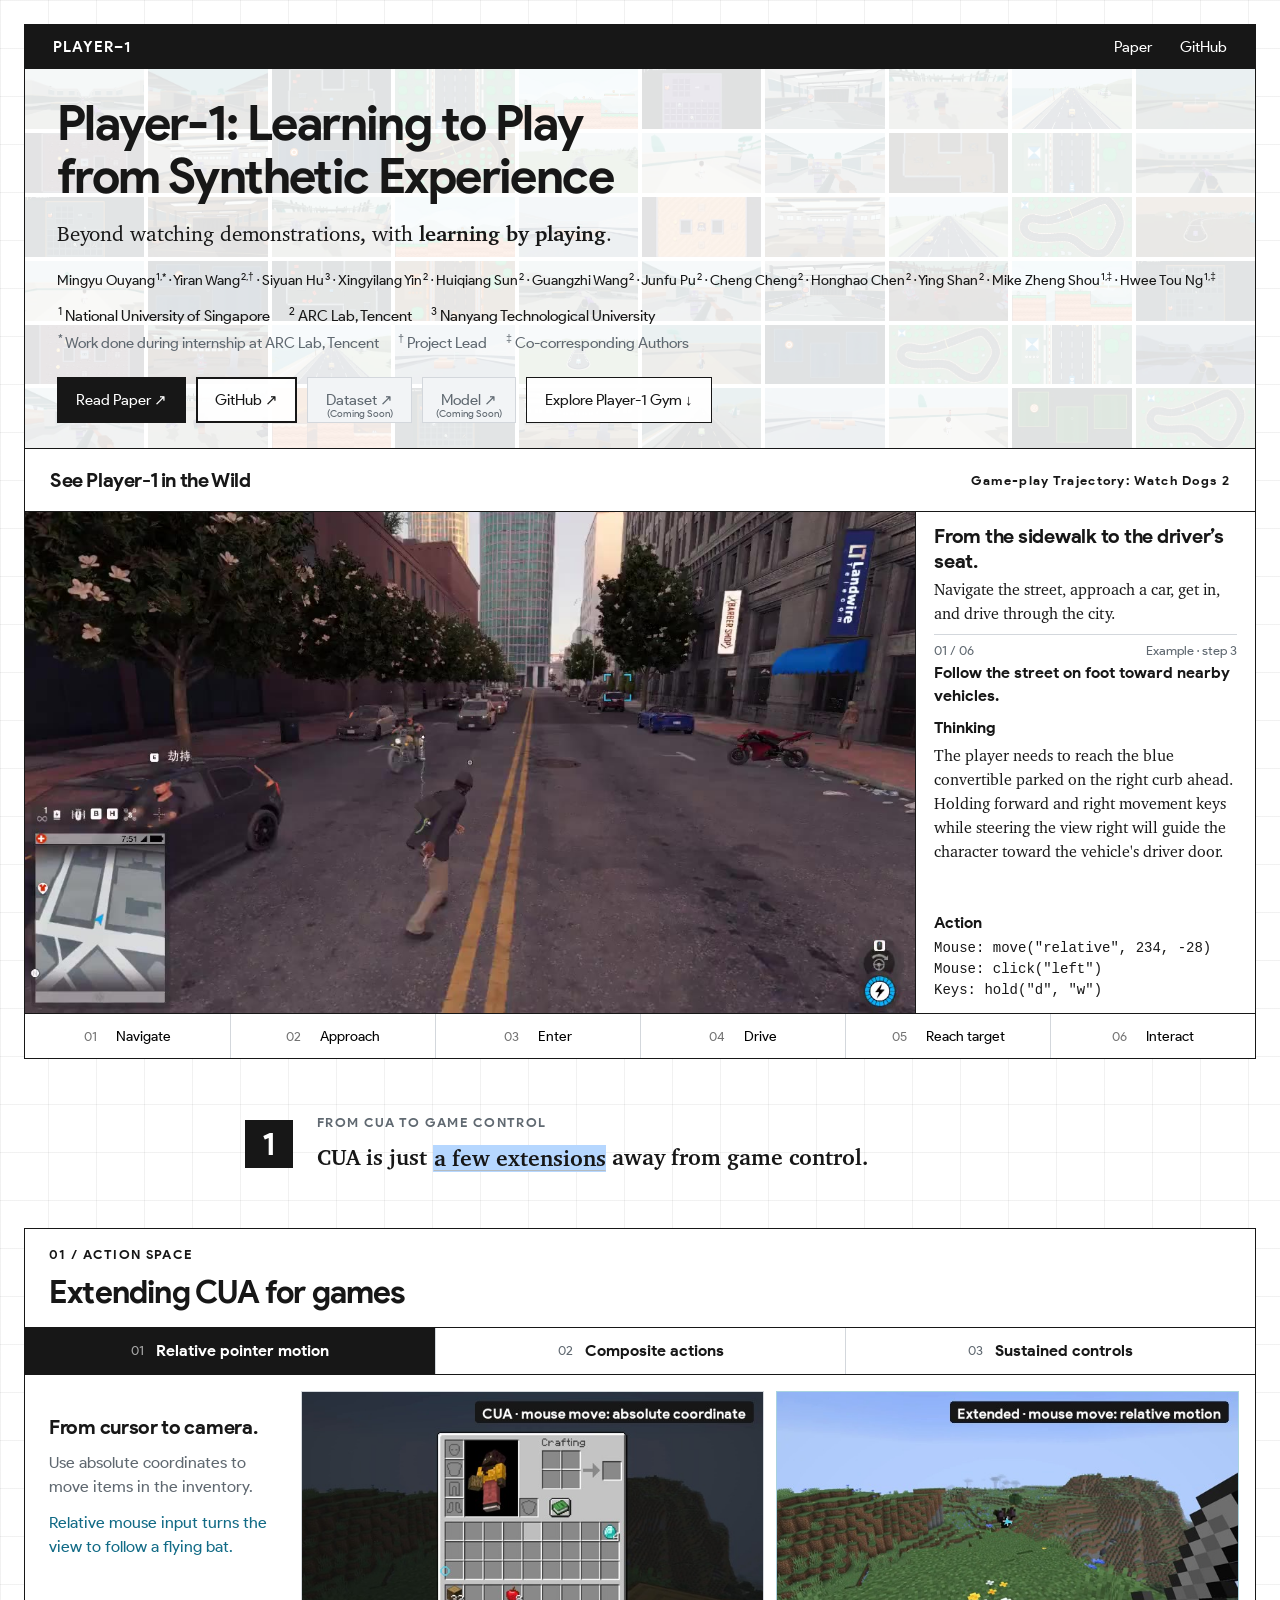
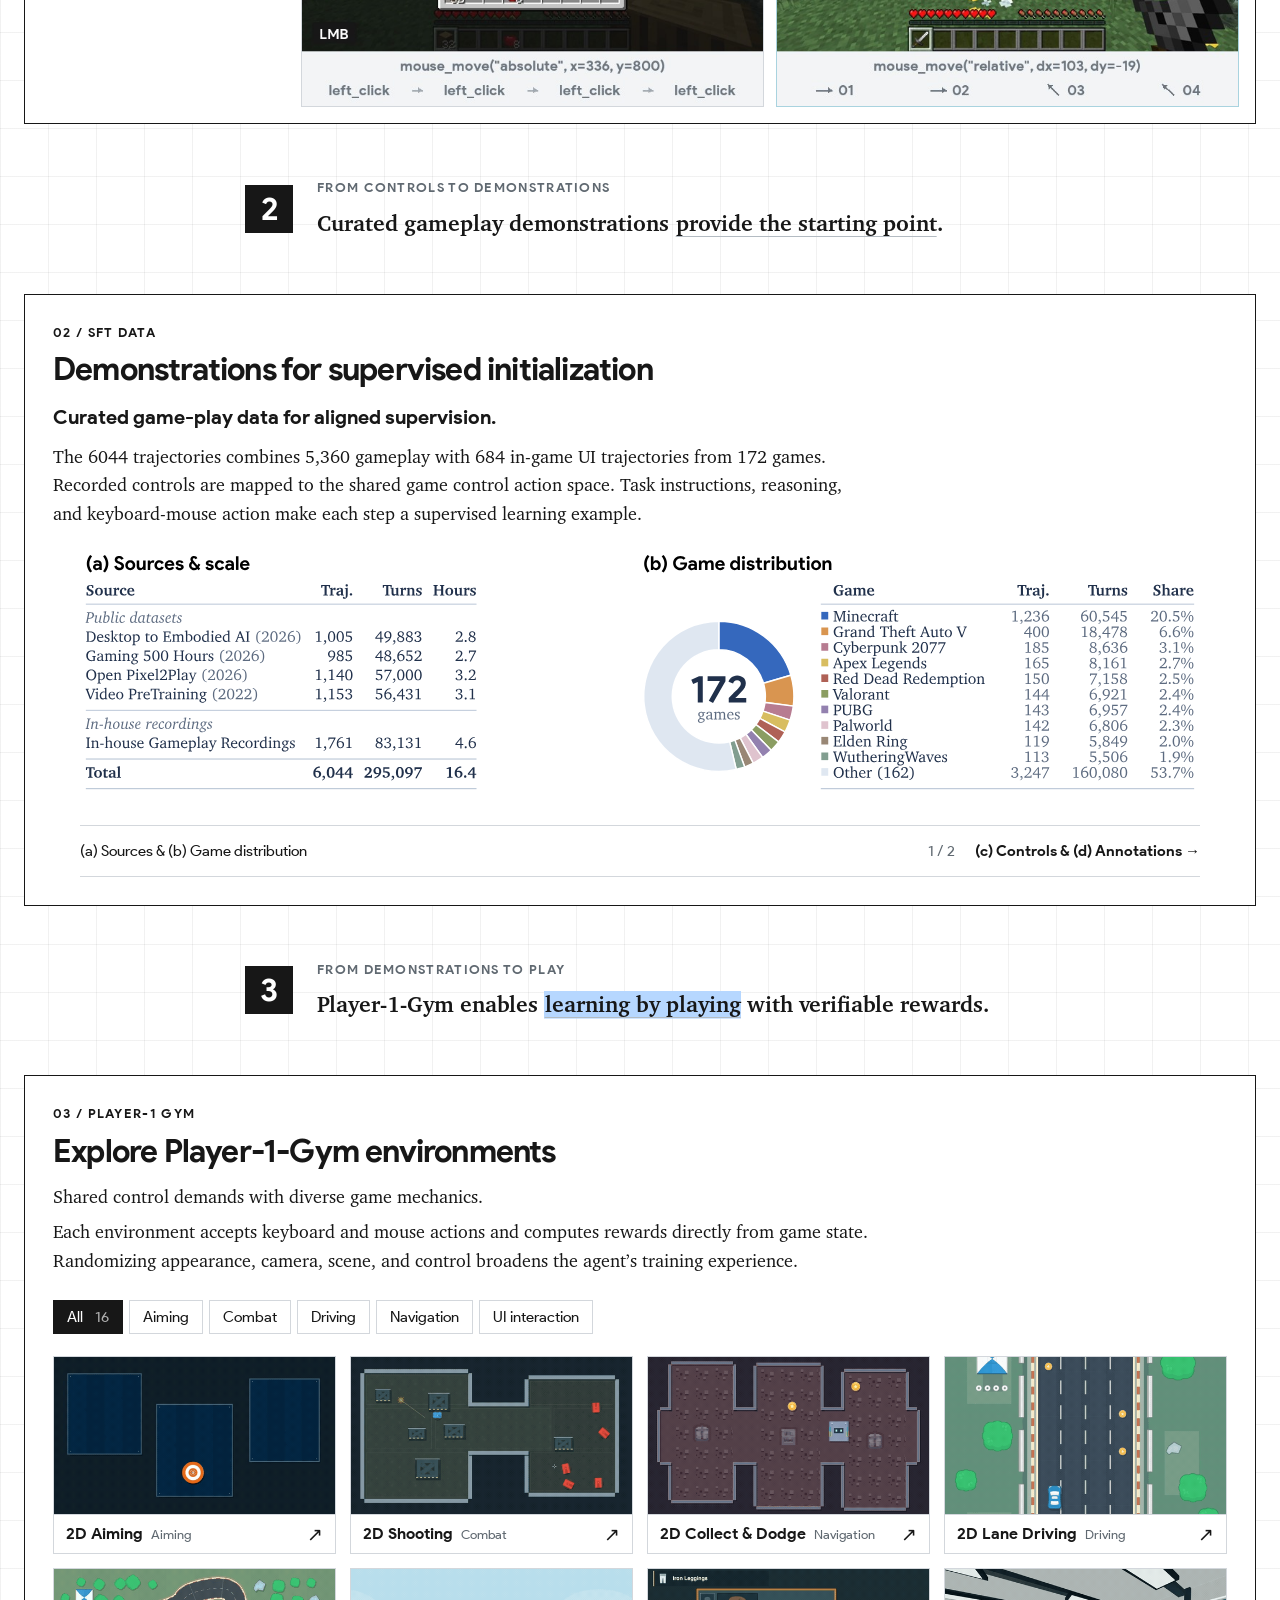
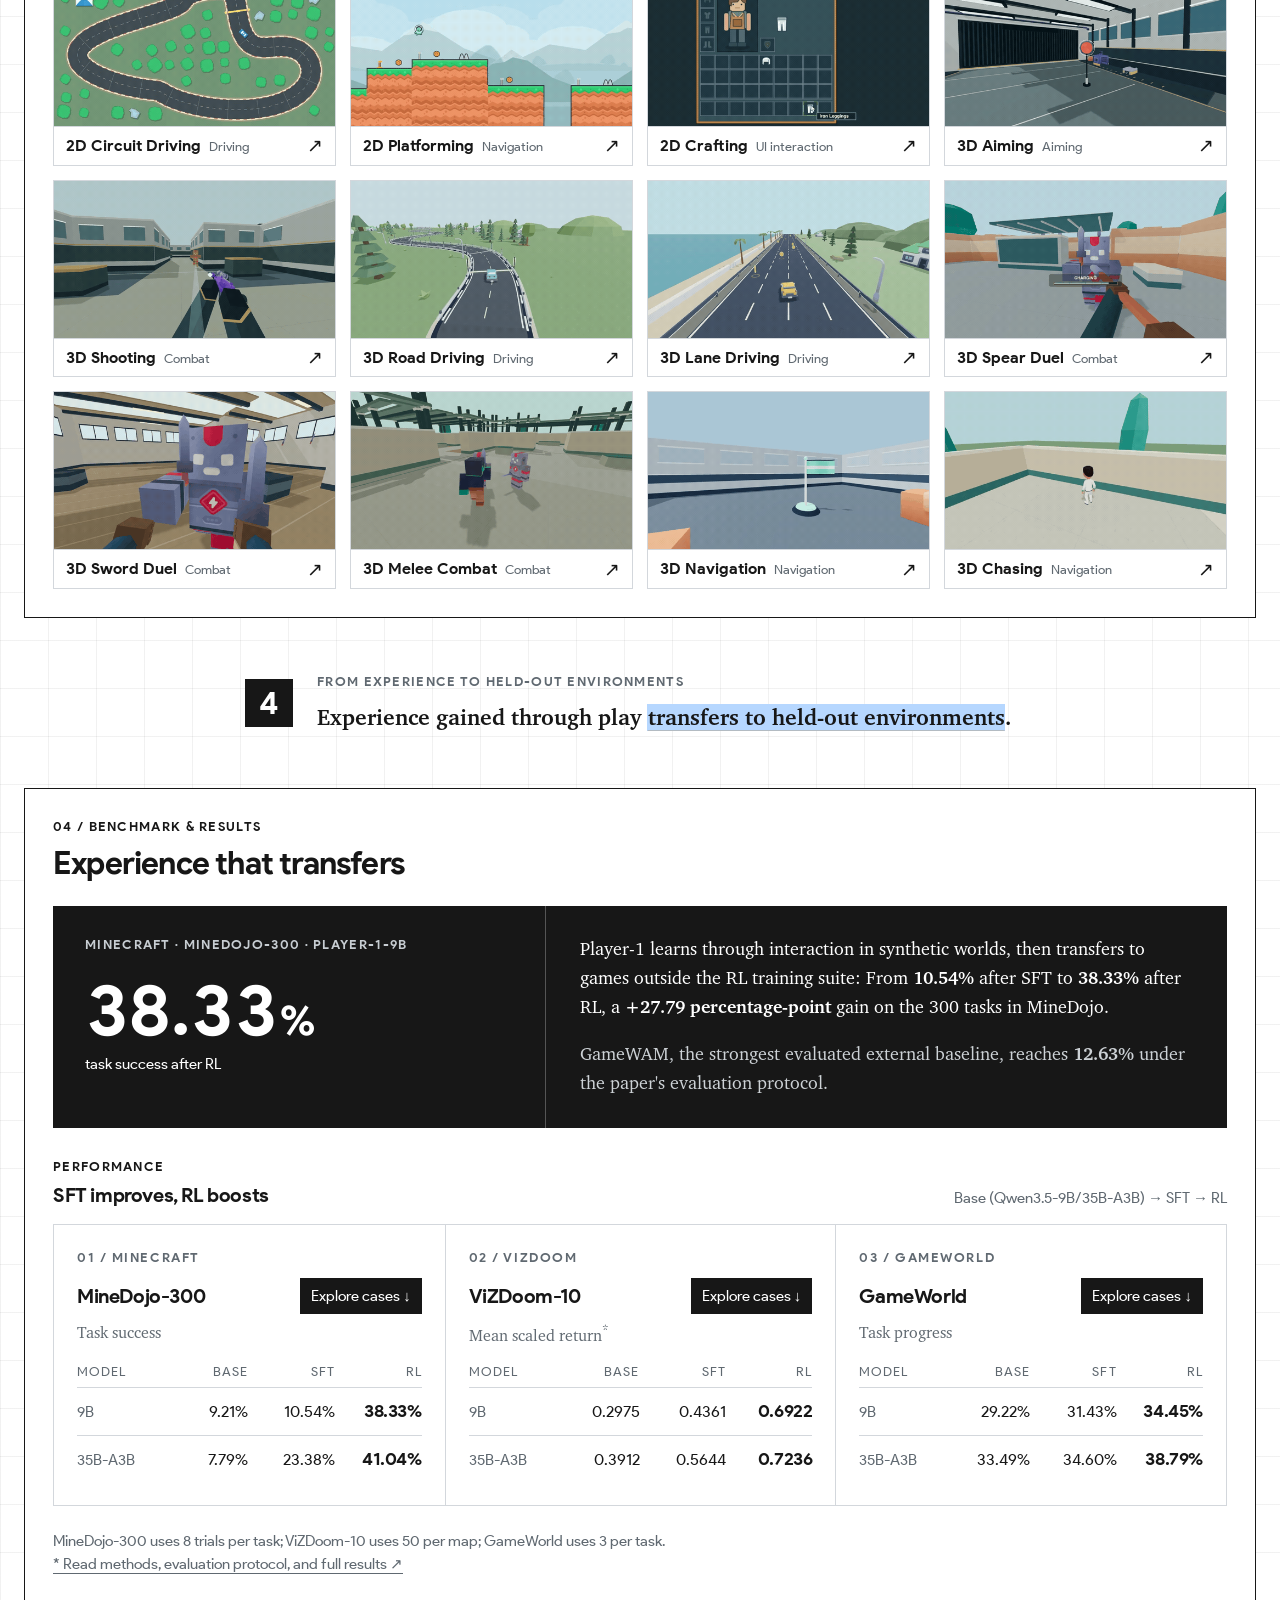
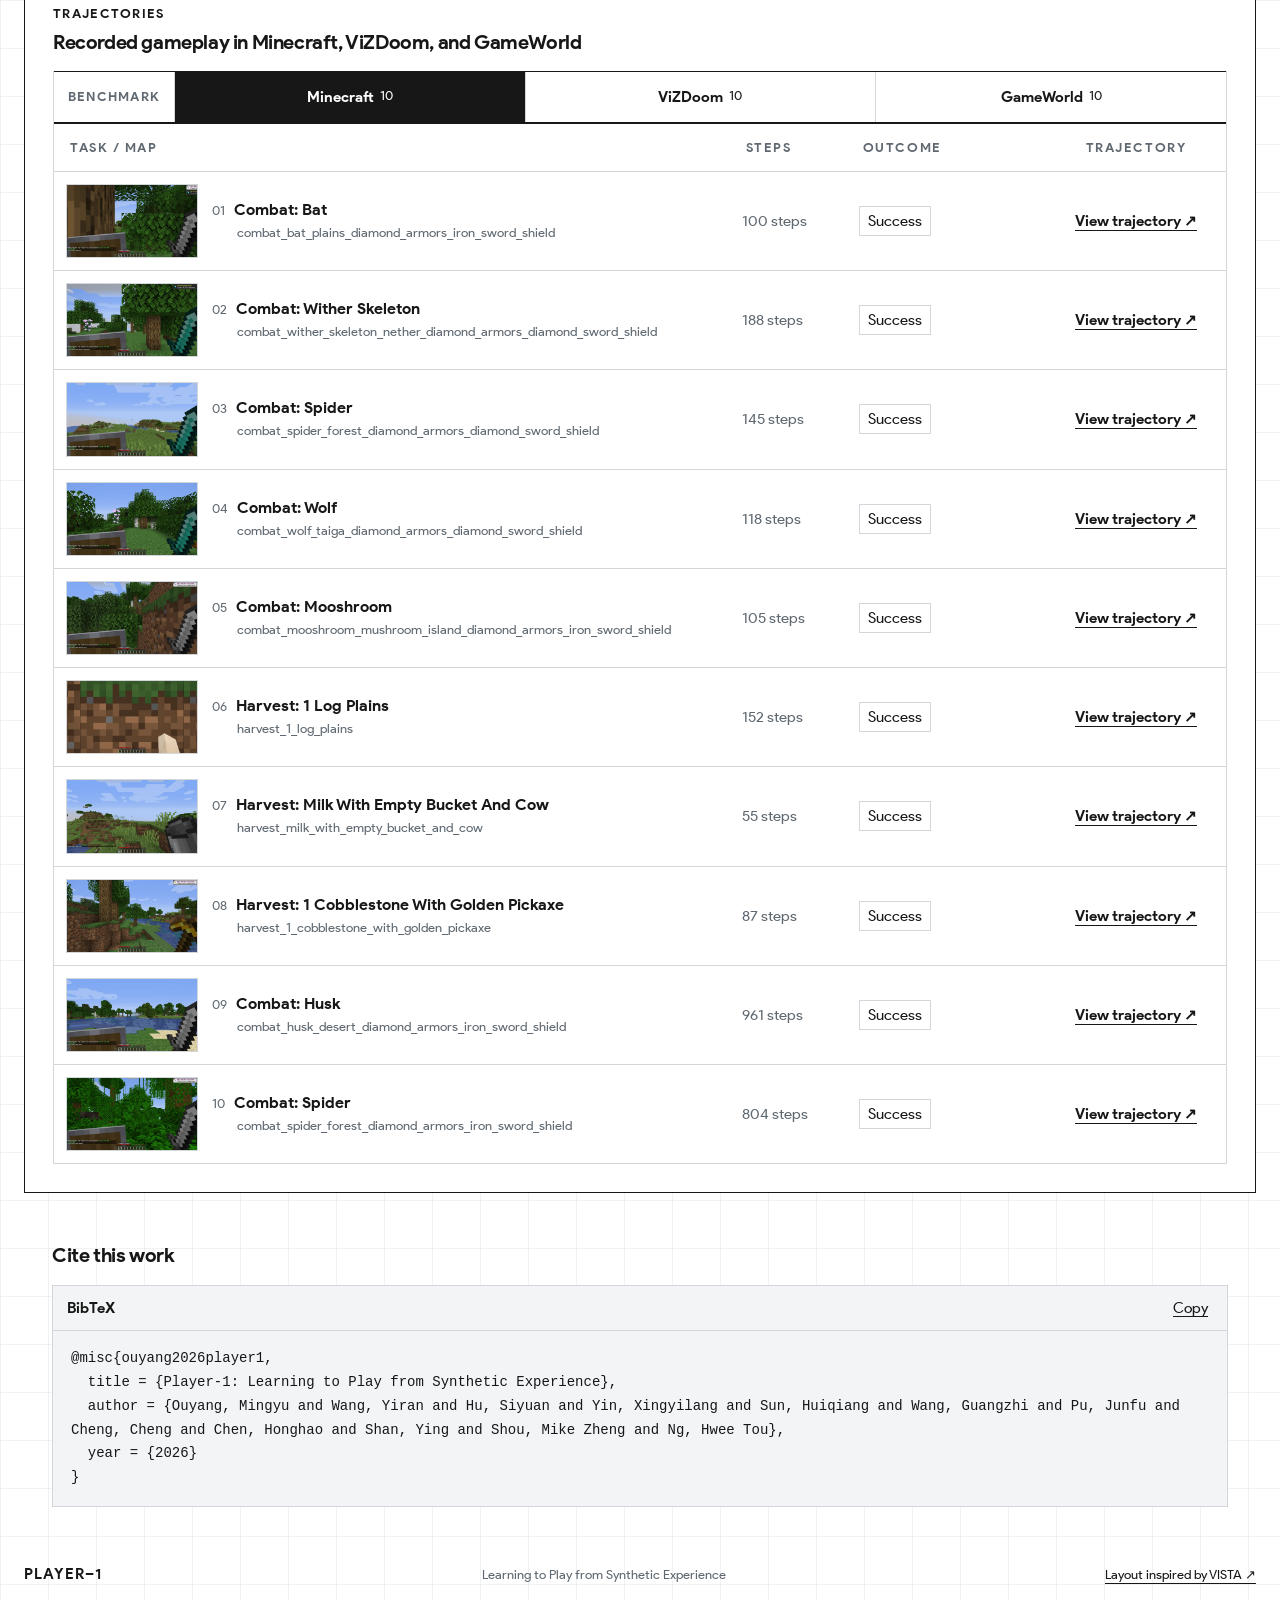
==== player-1/index.html @ 7e681a53 "Publish Player-1 project page" ====
<!doctype html>
<html lang="en">
<head>
  <meta charset="utf-8"><meta name="viewport" content="width=device-width, initial-scale=1">
  <meta name="description" content="Player-1 learns game control from synthetic experience. Watch the agent, play sixteen synthetic environments, and explore its gameplay demonstrations.">
  <meta name="theme-color" content="#151515"><link rel="icon" href="data:,">
  <title>Player-1 · Learning to Play from Synthetic Experience</title>
  <link rel="stylesheet" href="style.css?v=f1368241ee9b"><script type="module" src="app.js?v=a2cda3e4b7de"></script><script type="module" src="trajectories.js?v=6312c3417fb0"></script><script type="module" src="method.js?v=ec0e2daeed19"></script><script type="module" src="figures.js?v=53323068d7bb"></script>
</head>
<body>
  <a class="skip" href="#play">Skip to interactive environments</a>
  <main class="page">
    <header class="hero panel" id="top">
      <div class="blackbar"><a class="wordmark" href="#top">PLAYER–1</a><nav aria-label="Primary"><a href="assets/player-1.pdf" target="_blank" rel="noopener">Paper</a><a href="https://github.com/example/player-1" target="_blank" rel="noopener noreferrer">GitHub</a></nav></div>
      <div class="hero-body"><div class="hero-mosaic" aria-hidden="true"><img src="assets/base_3d_combat_arena.webp" alt="" width="320" height="180"><img src="assets/base_3d_duel-appearance.webp" alt="" width="320" height="180"><img src="assets/base_2d_aim_arena-camera.webp" alt="" width="320" height="180"><img src="assets/base_2d_drive_lane_collect-scene.webp" alt="" width="320" height="180"><img src="assets/base_2d_platform.webp" alt="" width="320" height="180"><img src="assets/base_2d_ui_crafting-appearance.webp" alt="" width="320" height="180"><img src="assets/base_3d_aim-camera.webp" alt="" width="320" height="180"><img src="assets/base_3d_melee_arena-scene.webp" alt="" width="320" height="180"><img src="assets/base_3d_drive_lane.webp" alt="" width="320" height="180"><img src="assets/base_3d_movement-appearance.webp" alt="" width="320" height="180"><img src="assets/base_2d_arcade_planar-camera.webp" alt="" width="320" height="180"><img src="assets/base_3d_duel_precision-scene.webp" alt="" width="320" height="180"><img src="assets/base_2d_aim.webp" alt="" width="320" height="180"><img src="assets/base_2d_drive_planar_wasd-appearance.webp" alt="" width="320" height="180"><img src="assets/base_3d_drive-camera.webp" alt="" width="320" height="180"><img src="assets/base_3d_navigate_chase-scene.webp" alt="" width="320" height="180"><img src="assets/base_3d_duel.webp" alt="" width="320" height="180"><img src="assets/base_2d_aim_arena-appearance.webp" alt="" width="320" height="180"><img src="assets/base_2d_drive_lane_collect-camera.webp" alt="" width="320" height="180"><img src="assets/base_3d_combat_arena-scene.webp" alt="" width="320" height="180"><img src="assets/base_2d_ui_crafting.webp" alt="" width="320" height="180"><img src="assets/base_3d_aim-appearance.webp" alt="" width="320" height="180"><img src="assets/base_3d_melee_arena-camera.webp" alt="" width="320" height="180"><img src="assets/base_2d_platform-scene.webp" alt="" width="320" height="180"><img src="assets/base_3d_movement.webp" alt="" width="320" height="180"><img src="assets/base_2d_arcade_planar-appearance.webp" alt="" width="320" height="180"><img src="assets/base_3d_duel_precision-camera.webp" alt="" width="320" height="180"><img src="assets/base_3d_drive_lane-scene.webp" alt="" width="320" height="180"><img src="assets/base_2d_drive_planar_wasd.webp" alt="" width="320" height="180"><img src="assets/base_3d_drive-appearance.webp" alt="" width="320" height="180"><img src="assets/base_3d_navigate_chase-camera.webp" alt="" width="320" height="180"><img src="assets/base_2d_aim-scene.webp" alt="" width="320" height="180"><img src="assets/base_2d_aim_arena.webp" alt="" width="320" height="180"><img src="assets/base_2d_drive_lane_collect-appearance.webp" alt="" width="320" height="180"><img src="assets/base_3d_combat_arena-camera.webp" alt="" width="320" height="180"><img src="assets/base_3d_duel-scene.webp" alt="" width="320" height="180"><img src="assets/base_3d_aim.webp" alt="" width="320" height="180"><img src="assets/base_3d_melee_arena-appearance.webp" alt="" width="320" height="180"><img src="assets/base_2d_platform-camera.webp" alt="" width="320" height="180"><img src="assets/base_2d_ui_crafting-scene.webp" alt="" width="320" height="180"><img src="assets/base_2d_arcade_planar.webp" alt="" width="320" height="180"><img src="assets/base_3d_duel_precision-appearance.webp" alt="" width="320" height="180"><img src="assets/base_3d_drive_lane-camera.webp" alt="" width="320" height="180"><img src="assets/base_3d_movement-scene.webp" alt="" width="320" height="180"><img src="assets/base_3d_drive.webp" alt="" width="320" height="180"><img src="assets/base_3d_navigate_chase-appearance.webp" alt="" width="320" height="180"><img src="assets/base_2d_aim-camera.webp" alt="" width="320" height="180"><img src="assets/base_2d_drive_planar_wasd-scene.webp" alt="" width="320" height="180"><img src="assets/base_2d_drive_lane_collect.webp" alt="" width="320" height="180"><img src="assets/base_3d_combat_arena-appearance.webp" alt="" width="320" height="180"><img src="assets/base_3d_duel-camera.webp" alt="" width="320" height="180"><img src="assets/base_3d_melee_arena.webp" alt="" width="320" height="180"><img src="assets/base_2d_platform-appearance.webp" alt="" width="320" height="180"><img src="assets/base_2d_ui_crafting-camera.webp" alt="" width="320" height="180"><img src="assets/base_3d_duel_precision.webp" alt="" width="320" height="180"><img src="assets/base_3d_drive_lane-appearance.webp" alt="" width="320" height="180"><img src="assets/base_3d_movement-camera.webp" alt="" width="320" height="180"><img src="assets/base_3d_navigate_chase.webp" alt="" width="320" height="180"><img src="assets/base_2d_aim-appearance.webp" alt="" width="320" height="180"><img src="assets/base_2d_drive_planar_wasd-camera.webp" alt="" width="320" height="180"></div><h1><span class="hero-title-line">Player-1: Learning</span> <span class="hero-title-line">to Play<br class="desktop-break"> from</span> <span class="hero-title-line">Synthetic Experience</span></h1><p class="deck">Beyond watching demonstrations<strong>,</strong> with <strong>learning by playing</strong>.</p><p class="authors"><a href="https://mingyuouyang.com" target="_blank" rel="noopener noreferrer">Mingyu Ouyang</a><sup>1,*</sup> · Yiran Wang<sup>2,†</sup> · Siyuan Hu<sup>3</sup> · Xingyilang Yin<sup>2</sup> · Huiqiang Sun<sup>2</sup> · Guangzhi Wang<sup>2</sup> · Junfu Pu<sup>2</sup> · Cheng Cheng<sup>2</sup> · Honghao Chen<sup>2</sup> · Ying Shan<sup>2</sup> · Mike Zheng Shou<sup>1,‡</sup> · Hwee Tou Ng<sup>1,‡</sup></p><div class="hero-attribution"><p class="institutions"><span><sup>1</sup> National University of Singapore</span><span><sup>2</sup> ARC Lab, Tencent</span><span><sup>3</sup> Nanyang Technological University</span></p><p class="author-notes"><span><sup>*</sup> Work done during internship at ARC Lab, Tencent</span><span><sup>†</sup> Project Lead</span><span><sup>‡</sup> Co-corresponding Authors</span></p></div><div class="links"><a class="button dark" href="assets/player-1.pdf" target="_blank" rel="noopener">Read Paper ↗</a><a class="button button-github" href="https://github.com/example/player-1" target="_blank" rel="noopener noreferrer">GitHub ↗</a><button class="button resource-pending" type="button" disabled aria-describedby="dataset-coming-soon"><span>Dataset ↗</span><small class="resource-note" id="dataset-coming-soon">(Coming Soon)</small></button><button class="button resource-pending" type="button" disabled aria-describedby="model-coming-soon"><span>Model ↗</span><small class="resource-note" id="model-coming-soon">(Coming Soon)</small></button><a class="button" href="#play">Explore Player-1 Gym ↓</a></div></div>
      <section class="agent-demo" id="agent" aria-labelledby="agent-heading">
      <div class="demo-heading"><h2 id="agent-heading">See Player-1 in the Wild</h2><span class="eyebrow">Game-play Trajectory: Watch Dogs 2</span></div>
      <div class="replay-layout"><div class="replay-screen"><video id="replay-video" muted playsinline preload="auto" poster="assets/agent-showcase/stage-01.jpg?v=d99804e17cad" src="assets/agent-showcase/stage-01.mp4?v=66d0cfe1e029" width="1280" height="720" aria-label="Recorded Watch Dogs 2 gameplay"></video></div><aside class="replay-info"><div class="replay-summary"><h3>From the sidewalk to the driver’s seat.</h3><p>Navigate the street, approach a car, get in, and drive through the city.</p></div><div class="replay-step"><div class="replay-step-caption"><span id="replay-index">01 / 06</span><span id="replay-turn">Example · step 3</span></div><strong id="replay-label">Follow the street on foot toward nearby vehicles.</strong></div><div class="replay-output"><section class="replay-thinking"><h4>Thinking</h4><p id="replay-thinking">The player needs to reach the blue convertible parked on the right curb ahead. Holding forward and right movement keys while steering the view right will guide the character toward the vehicle&#x27;s driver door.</p></section><section class="replay-action"><h4>Action</h4><pre id="replay-action">Mouse: move(&quot;relative&quot;, 234, -28)
Mouse: click(&quot;left&quot;)
Keys: hold(&quot;d&quot;, &quot;w&quot;)</pre></section></div></aside></div>
      <div class="replay-timeline" role="group" aria-label="Recorded gameplay stages"><button data-stage="0" aria-pressed="true"><span class="replay-chapter-label"><span class="replay-chapter-number">01</span> Navigate</span></button><button data-stage="1" aria-pressed="false"><span class="replay-chapter-label"><span class="replay-chapter-number">02</span> Approach</span></button><button data-stage="2" aria-pressed="false"><span class="replay-chapter-label"><span class="replay-chapter-number">03</span> Enter</span></button><button data-stage="3" aria-pressed="false"><span class="replay-chapter-label"><span class="replay-chapter-number">04</span> Drive</span></button><button data-stage="4" aria-pressed="false"><span class="replay-chapter-label"><span class="replay-chapter-number">05</span> Reach target</span></button><button data-stage="5" aria-pressed="false"><span class="replay-chapter-label"><span class="replay-chapter-number">06</span> Interact</span></button></div>
      </section>
    </header>
    <div class="section-intro"><span class="section-intro-number">1</span><div class="section-intro-copy"><span class="eyebrow">FROM CUA TO GAME CONTROL</span><p>CUA is just <strong>a few extensions</strong> away from game control.</p></div></div>
    <section class="panel method-overview" id="method" aria-labelledby="method-heading">
      <div class="section-heading"><div><p class="eyebrow">01 / ACTION SPACE</p><h2 id="method-heading">Extending CUA for games</h2></div></div>
      <div class="method-tabs" role="tablist" aria-label="Game-control extensions">
        <button type="button" role="tab" id="method-tab-pointer" aria-controls="method-case-pointer" aria-selected="true"><span>01</span><strong>Relative pointer motion</strong></button>
        <button type="button" role="tab" id="method-tab-composite" aria-controls="method-case-composite" aria-selected="false" tabindex="-1"><span>02</span><strong>Composite actions</strong></button>
        <button type="button" role="tab" id="method-tab-press" aria-controls="method-case-press" aria-selected="false" tabindex="-1"><span>03</span><strong>Sustained controls</strong></button>
      </div>
      <div class="method-cards">
        <div class="method-card is-active" data-method="pointer" id="method-case-pointer" role="tabpanel" aria-labelledby="method-tab-pointer" aria-hidden="false" tabindex="0">
          <div class="method-copy"><h3>From cursor to camera.</h3><p>Use absolute coordinates to move items in the inventory.</p><p class="method-extension">Relative mouse input turns the view to follow a flying bat.</p></div>
          <div class="method-examples">
            <div class="method-example-pair">
              <figure class="method-example">
                <div class="method-preview-media"><video muted playsinline preload="none" poster="assets/method-previews/pointer-absolute-poster.jpg" width="640" height="436" aria-label="Minecraft control demonstration: native inventory clicks with varied positions move two item stacks from the hotbar into inventory slots."><source src="assets/method-previews/pointer-absolute.mp4" type="video/mp4"></video></div>
              </figure>
<figure class="method-example method-example-extended">
                <div class="method-preview-media"><video muted playsinline preload="none" poster="assets/method-previews/pointer-relative-poster.jpg" width="640" height="436" aria-label="Minecraft control demonstration: native relative mouse inputs follow a bat through two unequal right turns and two upward left turns in an open mountain meadow."><source src="assets/method-previews/pointer-relative.mp4" type="video/mp4"></video></div>
              </figure>
            </div>
          </div>
        </div>
        <div class="method-card" data-method="composite" id="method-case-composite" role="tabpanel" aria-labelledby="method-tab-composite" aria-hidden="true" tabindex="0" inert>
          <div class="method-copy"><h3>Move, aim, and fire.</h3><p>Move, stop to aim, then fire. Repeat and continue forward.</p><p class="method-extension">Keep moving and aiming; fire throughout each encounter.</p></div>
          <div class="method-examples">
            <div class="method-example-pair">
              <figure class="method-example">
                <div class="method-preview-media"><video muted playsinline preload="none" poster="assets/method-previews/composite-serial-poster.jpg" width="640" height="436" aria-label="ViZDoom control demonstration: move, stop to aim, fire for 1.2 seconds per enemy, then continue forward after clearing two enemies."><source src="assets/method-previews/composite-serial.mp4" type="video/mp4"></video></div>
              </figure>
<figure class="method-example method-example-extended">
                <div class="method-preview-media"><video muted playsinline preload="none" poster="assets/method-previews/composite-parallel-poster.jpg" width="640" height="436" aria-label="ViZDoom control demonstration: continuously move and aim, hold fire throughout each encounter, clear four enemies and keep advancing. Both clips share the same slower turn speed and playback pace."><source src="assets/method-previews/composite-parallel.mp4" type="video/mp4"></video></div>
              </figure>
            </div>
          </div>
        </div>
        <div class="method-card" data-method="press" id="method-case-press" role="tabpanel" aria-labelledby="method-tab-press" aria-hidden="true" tabindex="0" inert>
          <div class="method-copy"><h3>Tap or hold.</h3><p>One click per second leaves the wood intact.</p><p class="method-extension">Hold to mine the front block, then the block above.</p></div>
          <div class="method-examples">
            <div class="method-example-pair">
              <figure class="method-example">
                <div class="method-preview-media"><video muted playsinline preload="none" poster="assets/method-previews/press-tap-poster.jpg" width="640" height="436" aria-label="Minecraft control demonstration: one brief left click per second leaves the wood intact."><source src="assets/method-previews/press-tap.mp4" type="video/mp4"></video></div>
              </figure>
<figure class="method-example method-example-extended">
                <div class="method-preview-media"><video muted playsinline preload="none" poster="assets/method-previews/press-hold-poster.jpg" width="640" height="436" aria-label="Minecraft control demonstration: one continuous left-button hold mines the front log and then the log above, from the same starting scene."><source src="assets/method-previews/press-hold.mp4" type="video/mp4"></video></div>
              </figure>
            </div>
          </div>
        </div>
      </div>
    </section>
    <div class="section-intro"><span class="section-intro-number">2</span><div class="section-intro-copy"><span class="eyebrow">FROM CONTROLS TO DEMONSTRATIONS</span><p>Curated gameplay demonstrations <strong>provide the starting point</strong>.</p></div></div>
    <section class="panel dataset" id="data" aria-labelledby="data-heading">
      <div class="section-heading"><div><p class="eyebrow">02 / SFT DATA</p><h2 id="data-heading">Demonstrations for supervised initialization</h2></div></div>
      <div class="data-body">
        <div class="data-copy"><h3>Curated game-play data for aligned supervision.</h3><p>The 6044 trajectories combines 5,360 gameplay with 684 in-game UI trajectories from 172 games. Recorded controls are mapped to the shared game control action space. Task instructions, reasoning, and keyboard-mouse action make each step a supervised learning example.</p></div>
        <div class="data-pair-gallery" role="region" aria-label="Paired dataset figures">
          <div class="data-pair-stage" tabindex="0" aria-label="Dataset figure pages">
            <div class="data-pair-track" id="data-pair-track">
              <figure class="data-pair-panel" data-caption="(a) Sources &amp; (b) Game distribution" aria-hidden="false">
                <img src="assets/p1_data_sources.svg" alt="Demonstration sources, scale, and game distribution." width="2054" height="443" loading="lazy">
                <button type="button" class="data-figure-trigger" data-panel="a" data-title="Sources &amp; scale" aria-label="Enlarge (a) Sources and scale" aria-haspopup="dialog" aria-controls="figure-dialog"></button>
                <button type="button" class="data-figure-trigger data-figure-trigger-right" data-panel="b" data-title="Game distribution" aria-label="Enlarge (b) Game distribution" aria-haspopup="dialog" aria-controls="figure-dialog"></button>
              </figure>
              <figure class="data-pair-panel" data-caption="(c) Controls &amp; (d) Annotations" aria-hidden="true" inert>
                <img src="assets/control_v05_action_distribution.svg" alt="Recorded control statistics and a demonstration sample with its goal, reasoning annotation, and action." width="2054" height="432" loading="lazy">
                <button type="button" class="data-figure-trigger" data-panel="c" data-title="Demonstrated game controls" aria-label="Enlarge (c) Demonstrated game controls" aria-haspopup="dialog" aria-controls="figure-dialog"></button>
                <button type="button" class="data-figure-trigger data-figure-trigger-right" data-panel="d" data-title="Goal and reasoning annotation" aria-label="Enlarge (d) Goal and reasoning annotation" aria-haspopup="dialog" aria-controls="figure-dialog"></button>
              </figure>
            </div>
          </div>
          <div class="data-pair-footer"><span id="data-pair-caption">(a) Sources &amp; (b) Game distribution</span><div class="data-pair-controls"><output id="data-pair-position" aria-live="polite">1 / 2</output><button id="switch-data-pair" type="button" aria-controls="data-pair-track">(c) Controls &amp; (d) Annotations →</button></div></div>
        </div>
        <div class="data-mobile-gallery"><div class="data-mobile-tabs" role="tablist" aria-label="Dataset figures"><button type="button" role="tab" id="data-tab-a" data-data-tab="a" aria-controls="data-mobile-panel-a" aria-selected="true" tabindex="0"><span>a</span>Sources</button><button type="button" role="tab" id="data-tab-b" data-data-tab="b" aria-controls="data-mobile-panel-b" aria-selected="false" tabindex="-1"><span>b</span>Games</button><button type="button" role="tab" id="data-tab-c" data-data-tab="c" aria-controls="data-mobile-panel-c" aria-selected="false" tabindex="-1"><span>c</span>Controls</button><button type="button" role="tab" id="data-tab-d" data-data-tab="d" aria-controls="data-mobile-panel-d" aria-selected="false" tabindex="-1"><span>d</span>Example</button></div><div class="data-mobile-stage"><figure id="data-mobile-panel-a" class="data-mobile-panel" role="tabpanel" data-mobile-panel="a" aria-labelledby="data-tab-a" tabindex="0"><img src="assets/data-panel-a.svg" alt="(a) Sources &amp; scale" width="230" height="104" draggable="false"></figure><figure id="data-mobile-panel-b" class="data-mobile-panel" role="tabpanel" data-mobile-panel="b" aria-labelledby="data-tab-b" tabindex="0" hidden><img src="assets/data-panel-b.svg" alt="(b) Game distribution" width="230" height="104" draggable="false"></figure><figure id="data-mobile-panel-c" class="data-mobile-panel" role="tabpanel" data-mobile-panel="c" aria-labelledby="data-tab-c" tabindex="0" hidden><img src="assets/data-panel-c.svg" alt="(c) Demonstrated game controls" width="230" height="104" draggable="false"></figure><figure id="data-mobile-panel-d" class="data-mobile-panel" role="tabpanel" data-mobile-panel="d" aria-labelledby="data-tab-d" tabindex="0" hidden><img src="assets/data-panel-d.svg" alt="(d) Goal and reasoning annotation" width="230" height="104" draggable="false"></figure></div><div class="data-mobile-footer"><div class="data-mobile-controls"><button type="button" id="previous-data-panel" aria-label="Previous dataset figure">←</button><output id="data-mobile-position" aria-live="polite">1 / 4</output><button type="button" id="next-data-panel" aria-label="Next dataset figure">→</button></div><button type="button" id="enlarge-data-panel" aria-label="Enlarge current dataset figure" aria-haspopup="dialog" aria-controls="figure-dialog">Enlarge ↗</button></div></div>
      </div>
    </section>
    <div class="section-intro"><span class="section-intro-number">3</span><div class="section-intro-copy"><span class="eyebrow">FROM DEMONSTRATIONS TO PLAY</span><p>Player-1-Gym enables <strong>learning by playing</strong> with verifiable rewards.</p></div></div>
    <section class="panel playground" id="play" aria-labelledby="play-heading">
      <div class="section-heading"><div>
        <p class="eyebrow">03 / PLAYER-1 GYM</p><h2 id="play-heading">Explore Player-1-Gym environments</h2>
        <div class="section-description"><p>Shared control demands with diverse game mechanics.</p><p>Each environment accepts keyboard and mouse actions and computes rewards directly from game state. Randomizing appearance, camera, scene, and control broadens the agent’s training experience.</p></div>
      </div></div>
      <div class="family-filters" role="group" aria-label="Filter environments"><button aria-pressed="true" data-family="All">All <span>16</span></button><button aria-pressed="false" data-family="Aiming">Aiming</button><button aria-pressed="false" data-family="Combat">Combat</button><button aria-pressed="false" data-family="Driving">Driving</button><button aria-pressed="false" data-family="Navigation">Navigation</button><button aria-pressed="false" data-family="UI interaction">UI interaction</button></div>
      <div class="gym-grid" id="environment-list" aria-label="Choose an environment"></div>
      <noscript><p class="notice">Enable JavaScript to load the environments and live metrics.</p></noscript>
    </section>
    <div class="section-intro" id="results-intro"><span class="section-intro-number">4</span><div class="section-intro-copy"><span class="eyebrow">FROM EXPERIENCE TO HELD-OUT ENVIRONMENTS</span><p>Experience gained through play <strong>transfers to held-out environments</strong>.</p></div></div>
    <section class="panel research-results" id="results" aria-labelledby="results-heading">
      <div class="section-heading"><div><p class="eyebrow">04 / BENCHMARK &amp; RESULTS</p><h2 id="results-heading">Experience that transfers</h2></div></div>
      <div class="results-lead" data-results-models='[{"label":"9B","sft":10.54,"rl":38.33},{"label":"35B-A3B","sft":23.38,"rl":41.04}]'>
        <div class="results-lead-number">
          <span class="eyebrow">MINECRAFT · MINEDOJO-300 · <span class="results-model-label" data-results-model-label>PLAYER-1-9B</span></span>
          <strong class="results-value" aria-label="38.33% task success after RL"><span class="results-digits" data-results-value aria-hidden="true">38.33</span><span class="results-percent" aria-hidden="true">%</span></strong>
          <span class="results-caption">task success after RL</span>
          <span class="sr-only" data-results-status role="status">Player-1-9B: 38.33% task success after RL.</span>
        </div>
        <div class="results-lead-copy"><p>Player-1 learns through interaction in synthetic worlds, then transfers to games outside the RL training suite: From <strong data-results-sft>10.54%</strong> after SFT to <strong data-results-rl>38.33%</strong> after RL, a <strong data-results-gain>+27.79 percentage-point</strong> gain on the 300 tasks in MineDojo.</p><p>GameWAM, the strongest evaluated external baseline, reaches <strong>12.63%</strong> under the paper's evaluation protocol.</p></div>
      </div>
      <div class="results-comparison-heading"><div><p class="eyebrow">PERFORMANCE</p><h3>SFT improves, RL boosts</h3></div><span>Base (Qwen3.5-9B/35B-A3B) → SFT → RL</span></div>
      <div class="results-benchmarks" aria-label="Benchmark performance comparison">
        <article class="results-benchmark"><div class="results-benchmark-title"><span>01 / MINECRAFT</span><div class="results-benchmark-title-row"><h4>MineDojo-300</h4><a class="button dark results-cases-link" href="#trajectories" data-cases-benchmark="minecraft" aria-label="Explore Minecraft cases">Explore cases ↓</a></div><p>Task success</p></div><div class="results-metric-head"><span>Model</span><span>Base</span><span>SFT</span><span>RL</span></div><div class="results-metric-row"><span>9B</span><span>9.21%</span><span>10.54%</span><strong>38.33%</strong></div><div class="results-metric-row"><span>35B-A3B</span><span>7.79%</span><span>23.38%</span><strong>41.04%</strong></div></article>
        <article class="results-benchmark"><div class="results-benchmark-title"><span>02 / VIZDOOM</span><div class="results-benchmark-title-row"><h4>ViZDoom-10</h4><a class="button dark results-cases-link" href="#trajectories" data-cases-benchmark="vizdoom" aria-label="Explore ViZDoom cases">Explore cases ↓</a></div><p>Mean scaled return<sup>*</sup></p></div><div class="results-metric-head"><span>Model</span><span>Base</span><span>SFT</span><span>RL</span></div><div class="results-metric-row"><span>9B</span><span>0.2975</span><span>0.4361</span><strong>0.6922</strong></div><div class="results-metric-row"><span>35B-A3B</span><span>0.3912</span><span>0.5644</span><strong>0.7236</strong></div></article>
        <article class="results-benchmark"><div class="results-benchmark-title"><span>03 / GAMEWORLD</span><div class="results-benchmark-title-row"><h4>GameWorld</h4><a class="button dark results-cases-link" href="#trajectories" data-cases-benchmark="gameworld" aria-label="Explore GameWorld cases">Explore cases ↓</a></div><p>Task progress</p></div><div class="results-metric-head"><span>Model</span><span>Base</span><span>SFT</span><span>RL</span></div><div class="results-metric-row"><span>9B</span><span>29.22%</span><span>31.43%</span><strong>34.45%</strong></div><div class="results-metric-row"><span>35B-A3B</span><span>33.49%</span><span>34.60%</span><strong>38.79%</strong></div></article>
      </div>
      <div class="results-footer"><p>MineDojo-300 uses 8 trials per task; ViZDoom-10 uses 50 per map; GameWorld uses 3 per task.<br><a href="assets/player-1.pdf" target="_blank" rel="noopener">* Read methods, evaluation protocol, and full results ↗</a></p></div>
      <section class="trajectory-results" id="trajectories" aria-labelledby="trajectories-heading">
        <div class="results-comparison-heading"><div><p class="eyebrow">TRAJECTORIES</p><h3 id="trajectories-heading">Recorded gameplay in Minecraft, ViZDoom, and GameWorld</h3></div></div>
        <div class="trajectory-content">
          <div class="trajectory-tabs" role="tablist" aria-label="Benchmark">
            <span class="trajectory-tabs-label" aria-hidden="true">Benchmark</span>
            <button type="button" role="tab" id="tab-minecraft" aria-controls="trajectory-table-panel" aria-selected="true" data-benchmark="minecraft">Minecraft <span></span></button>
            <button type="button" role="tab" id="tab-vizdoom" aria-controls="trajectory-table-panel" aria-selected="false" tabindex="-1" data-benchmark="vizdoom">ViZDoom <span></span></button>
            <button type="button" role="tab" id="tab-gameworld" aria-controls="trajectory-table-panel" aria-selected="false" tabindex="-1" data-benchmark="gameworld">GameWorld <span></span></button>
          </div>
          <div id="trajectory-table-panel" role="tabpanel" aria-labelledby="tab-minecraft"><div class="trajectory-table-scroll"><table class="trajectory-table"><thead><tr><th scope="col">Task / map</th><th scope="col">Steps</th><th scope="col">Outcome</th><th scope="col">Trajectory</th></tr></thead><tbody id="trajectory-rows"><tr><td colspan="4">Loading trajectories…</td></tr></tbody></table></div></div>
        </div>
      </section>
    </section>
    <section class="citation" id="citation" aria-labelledby="citation-heading"><h2 id="citation-heading">Cite this work</h2><div class="citation-code"><div class="citation-code-heading"><span>BibTeX</span><button id="copy-citation" type="button">Copy</button></div><pre id="bibtex">@misc{ouyang2026player1,
  title = {Player-1: Learning to Play from Synthetic Experience},
  author = {Ouyang, Mingyu and Wang, Yiran and Hu, Siyuan and Yin, Xingyilang and Sun, Huiqiang and Wang, Guangzhi and Pu, Junfu and Cheng, Cheng and Chen, Honghao and Shan, Ying and Shou, Mike Zheng and Ng, Hwee Tou},
  year = {2026}
}</pre></div><span class="sr-only" id="copy-status" role="status"></span></section>
    <footer><a class="wordmark" href="#top">PLAYER–1</a><p>Learning to Play from Synthetic Experience</p><a href="https://vista-research.github.io/" target="_blank" rel="noopener">Layout inspired by VISTA ↗</a></footer>
  </main>
  <dialog id="figure-dialog" aria-label="Dataset figure gallery">
    <div class="figure-toolbar"><button id="close-figure" type="button" aria-label="Close enlarged figure" autofocus>Close ×</button></div>
    <div class="figure-view"><img id="figure-image" alt="" draggable="false"></div>
    <div class="figure-navigation">
      <button id="previous-figure" type="button" aria-label="Previous figure">←</button>
      <div class="figure-pages" role="group" aria-label="Choose a figure">
        <button type="button" data-figure-page="a" aria-label="Show (a) Sources and scale" aria-pressed="true">a</button>
        <button type="button" data-figure-page="b" aria-label="Show (b) Game distribution" aria-pressed="false">b</button>
        <button type="button" data-figure-page="c" aria-label="Show (c) Demonstrated game controls" aria-pressed="false">c</button>
        <button type="button" data-figure-page="d" aria-label="Show (d) Goal and reasoning annotation" aria-pressed="false">d</button>
      </div>
      <button id="next-figure" type="button" aria-label="Next figure">→</button>
      <output id="figure-position" aria-live="polite"></output>
    </div>
  </dialog>
  <dialog id="game-dialog" aria-labelledby="game-title">
    <div class="game-toolbar"><div><span id="game-number" class="mono">01 / 16</span><h3 id="game-title">2D Aiming</h3></div><div class="game-actions"><span class="status" id="status" role="status">Ready to play</span><button id="pause" disabled>Pause</button><button id="reset" disabled>Restart</button><button id="perturb" disabled title="Randomize appearance, camera, scene and controls">Perturb</button><button id="close-game" aria-label="Close environment">Close ×</button></div></div>
    <div class="modal-body"><div class="modal-play"><div class="game-window" id="game-window"><img class="game-poster" id="game-poster" src="assets/base_2d_aim.webp" alt="2D Aiming preview" width="854" height="480"><div class="stage-cover" id="stage-cover"><span class="eyebrow" id="cover-caption">PLAY THE TRAINING ENVIRONMENT</span><button class="button dark" id="start">Play 2D Aiming →</button><p id="cover-note">Click to begin · Mouse & keyboard</p></div></div><div class="game-help"><p><strong>Controls</strong> <span id="controls"></span></p><p class="muted">Click inside the game to focus. Esc pauses. Restart replays the same seed. Mouse and keyboard recommended.</p></div></div><aside class="metric-sidebar" aria-label="Live environment metrics"><div class="metric-heading"><span class="eyebrow">LIVE FEEDBACK</span><span id="seed-label"></span></div><div class="metrics"><div><span>Score</span><output id="score">—</output></div><div><span>Episode reward</span><output id="episode-reward">—</output></div><div><span>Latest step reward</span><output id="step-reward">—</output></div></div><dl class="details" id="details"></dl><p class="metric-note">Native game rewards.<br>Each environment has its own score scale.</p></aside></div>
  </dialog>
</body>
</html>
---- player-1/style.css ----
@font-face{font-family:Product Sans;src:url('assets/fonts/product-sans.woff') format('woff');font-weight:400;font-display:swap}
@font-face{font-family:Product Sans;src:url('assets/fonts/product-sans-bold.woff') format('woff');font-weight:700;font-display:swap}
@font-face{font-family:XCharter;src:url('assets/fonts/xcharter.woff') format('woff');font-weight:400;font-display:swap}
@font-face{font-family:XCharter;src:url('assets/fonts/xcharter-bold.woff') format('woff');font-weight:700;font-display:swap}
@font-face{font-family:XCharter;src:url('assets/fonts/xcharter-italic.woff') format('woff');font-style:italic;font-display:swap}
:root{
  --ink:#171717;--muted:#606971;--line:#d3d7dc;--paper:#fff;--soft:#f2f4f6;--accent:#d9dee3;
  --sans:'Product Sans',Arial,sans-serif;--serif:XCharter,Georgia,serif;
  --hero-title-size:clamp(40px,3.8vw,54px);
  --hero-deck-size:21px;
  --author-size:14px;
  --section-title-size:32px;
  --subheading-size:20px;
  --transition-size:22px;
  --body-size:18px;
  --copy-size:16px;
  --ui-size:15px;
  --replay-chapter-size:14px;
  --label-size:13px;
  --code-size:14px;
  --result-value-size:72px;
  --result-percent-size:42px;
}
@media(max-width:760px){
  :root{
    --hero-title-size:clamp(28px,calc(10vw - 4px),38px);
    --hero-deck-size:18px;
    --author-size:12px;
    --section-title-size:26px;
    --transition-size:19px;
    --body-size:16px;
    --ui-size:14px;
    --code-size:13px;
    --result-value-size:56px;
    --result-percent-size:34px;
  }
}
*{box-sizing:border-box}html{scroll-behavior:smooth;scroll-padding-top:24px}body{margin:0;color:var(--ink);font-family:var(--sans);background-color:#fff;background-image:linear-gradient(rgba(23,23,23,.06) 1px,transparent 1px),linear-gradient(90deg,rgba(23,23,23,.06) 1px,transparent 1px);background-size:48px 48px;}button,a,input{touch-action:manipulation}button,a{ -webkit-tap-highlight-color:transparent}button{font:inherit;color:inherit;cursor:pointer;border:1px solid var(--ink);background:#fff;padding:9px 14px}button:hover,a.button:hover{background:var(--soft)}button:disabled{cursor:default;opacity:.4}a{color:inherit;text-underline-offset:4px}button:focus-visible,a:focus-visible,[tabindex]:focus-visible{outline:3px solid #536b80;outline-offset:4px}button[aria-pressed=true]{background:var(--ink);color:#fff}h1,h2,h3,p,figure{margin:0}img{max-width:100%;display:block}h1,h2,h3{font-weight:700}h2{font-size:var(--section-title-size);line-height:1.2;letter-spacing:-.8px}h3{font-size:var(--subheading-size);line-height:1.2}section{scroll-margin-top:24px}.page{width:min(1280px,calc(100% - 48px));margin:24px auto 32px}.panel{border:1px solid var(--ink);background:var(--paper);margin-bottom:22px}.blackbar{background:var(--ink);color:#fff;min-height:44px;display:flex;align-items:center;justify-content:space-between;padding:0 28px}.wordmark{font-weight:700;letter-spacing:1px;font-size:15px;text-decoration:none}.blackbar nav{display:flex;gap:28px}.blackbar nav a{text-decoration:none}.blackbar a:hover{text-decoration:underline}.hero-body{padding:35px 32px 28px}.eyebrow{letter-spacing:1.3px;font-weight:700;line-height:1.5}.hero h1{font-size:var(--hero-title-size);line-height:1.08;letter-spacing:-1.6px;margin-top:0;max-width:1120px}.deck{font-family:var(--serif);font-size:var(--hero-deck-size);margin-top:18px;line-height:1.4}.authors{line-height:1.85;margin-top:26px}.authors a{color:inherit;text-decoration:none}.authors a:hover{text-decoration:underline;text-underline-offset:3px}.hero-bottom{display:flex;justify-content:space-between;align-items:flex-end;gap:24px;margin-top:25px}.hero-summary{font-family:var(--serif);font-size:17px;line-height:1.45;max-width:440px}.links{display:flex;gap:10px;flex-shrink:0}.button{display:inline-flex;gap:20px;align-items:center;justify-content:center;padding:13px 18px;border:1px solid var(--ink);text-decoration:none}.button.dark{background:var(--ink);color:#fff}.button.dark:hover{background:#3a3e43}.highlights{display:grid;grid-template-columns:repeat(3,1fr);border-top:1px solid var(--ink);background:var(--soft)}.highlights>div{display:flex;align-items:center;gap:15px;padding:19px 30px}.highlights>div+div{border-left:1px solid var(--line)}.highlights strong{font-size:29px;letter-spacing:-.7px;white-space:nowrap}.highlights span{font-size:12px;max-width:155px;line-height:1.4}.section-heading{display:flex;justify-content:space-between;align-items:flex-end;padding:28px 28px 24px;gap:20px}.section-heading h2{margin-top:8px}.family-filters{display:flex;gap:6px;flex-wrap:wrap;padding:0 28px 22px}.family-filters button{padding:7px 13px;border-color:var(--line)}.family-filters button[aria-pressed=true]{border-color:var(--ink)}.family-filters span{margin-left:9px;opacity:.65}.play-layout{display:grid;grid-template-columns:218px minmax(0,1fr);border-top:1px solid var(--ink)}.environment-list{max-height:725px;overflow:auto;overscroll-behavior:contain;border-right:1px solid var(--ink);background:#f7f8fa;scrollbar-width:thin}.environment-button{display:flex;align-items:center;gap:12px;width:100%;padding:12px;border:0;border-bottom:1px solid var(--line);text-align:left;min-height:74px;background:transparent}.environment-button img{width:62px;height:40px;object-fit:cover;border:1px solid #0002}.environment-button .label{display:block;font-size:12px;line-height:1.25;font-weight:700}.environment-button .family{display:block;font-size:10px;margin-top:5px;opacity:.66}.environment-button[aria-pressed=true]{background:var(--accent);color:var(--ink);box-shadow:inset 4px 0 var(--ink)}.game-column{min-width:0}.game-toolbar{height:65px;padding:12px 18px;display:flex;align-items:center;justify-content:space-between;gap:10px}.game-toolbar>div:first-child{display:flex;align-items:center;gap:12px}.mono{font-family:monospace;color:var(--muted);white-space:nowrap}.game-actions{display:flex;align-items:center;gap:7px}.game-actions button{padding:7px 10px}.status{margin-right:7px;white-space:nowrap}.status::before{content:'';display:inline-block;width:6px;height:6px;border-radius:50%;background:#969da3;margin-right:6px}.status[data-state=playing]::before{background:#588a20}.game-window{position:relative;aspect-ratio:16/9;background:#1c231d;border-top:1px solid var(--ink);border-bottom:1px solid var(--ink);overflow:hidden}.game-window iframe{width:100%;height:100%;border:0;display:block;position:absolute;inset:0}.game-poster{width:100%;height:100%;object-fit:cover}.stage-cover{position:absolute;inset:0;display:flex;align-items:center;justify-content:center;flex-direction:column;gap:16px;background:#ffffffe3;text-align:center;padding:20px;z-index:2}.stage-cover .button{font-size:17px;min-width:230px}.stage-cover p{color:var(--muted)}[hidden]{display:none!important}.metrics{display:grid;grid-template-columns:repeat(3,1fr);border-bottom:1px solid var(--line)}.metrics>div{padding:18px 22px}.metrics>div+div{border-left:1px solid var(--line)}.metrics span{display:block;text-transform:uppercase;letter-spacing:1px;color:var(--muted)}.metrics output{display:block;margin-top:7px;font-size:29px;font-variant-numeric:tabular-nums;line-height:1}.details{display:flex;flex-wrap:wrap;gap:10px 23px;margin:0;padding:13px 20px;min-height:43px;border-bottom:1px solid var(--line)}.details>div{display:flex;gap:8px;align-items:baseline}.details dt{color:var(--muted)}.details dd{font-weight:700;font-variant-numeric:tabular-nums;margin:0}.game-help{padding:14px 20px;line-height:1.6}.game-help strong{margin-right:6px}.muted{color:var(--muted);margin-top:7px}.play-foot{display:flex;justify-content:space-between;gap:16px;padding:13px 20px;border-top:1px solid var(--ink);font-size:10px;color:var(--muted);background:var(--soft)}.reading-layout{display:grid;grid-template-columns:218px minmax(0,1fr)}.toc{border-right:1px solid var(--ink);padding:30px 24px;display:flex;flex-direction:column;align-items:flex-start;gap:19px;font-size:12px}.toc .eyebrow{margin-bottom:9px}.toc a{text-decoration:none}.toc a:hover{text-decoration:underline}.toc .back-to-play{padding-top:16px;border-top:1px solid var(--line);width:100%;margin-top:3px}article{padding:0 48px}article section{padding:43px 0;border-bottom:1px solid var(--line)}article section:last-child{border:0}article h2{margin:11px 0 24px}article p:not(.eyebrow):not(.caption){font-family:var(--serif);font-size:18px;line-height:1.65;margin-top:17px}article p.lead{font-size:22px!important;line-height:1.55!important}article .eyebrow{color:var(--muted)}.pipeline{margin:28px 0 26px}.pipeline img{width:100%;border:1px solid var(--line);padding:12px;background:#fff}.pipeline figcaption,.caption{font-size:12px;color:var(--muted);line-height:1.6;margin-top:12px}.method-grid{display:grid;grid-template-columns:1fr 1fr;gap:28px;margin:28px 0}.step-number{display:block;font-size:11px;color:var(--muted);margin-bottom:12px}.method-grid p{font-size:16px!important}.action-row{display:grid;grid-template-columns:repeat(3,1fr);border:1px solid var(--ink);margin-top:30px;background:var(--soft)}.action-row>div{padding:16px}.action-row>div+div{border-left:1px solid var(--line)}.action-row strong{display:block;font-size:13px}.action-row span{display:block;font-family:var(--serif);font-size:13px;line-height:1.5;margin-top:8px}.environment-mosaic{display:grid;grid-template-columns:repeat(4,1fr);gap:12px;margin:25px 0}.mosaic-card{padding:0;border:1px solid var(--line);text-align:left;overflow:hidden;min-width:0}.mosaic-card img{aspect-ratio:16/9;width:100%;object-fit:cover;transition:filter .15s}.mosaic-card:hover img{filter:brightness(1.1)}.mosaic-card span{display:block;font-size:10px;padding:8px;line-height:1.25}.mosaic-card:hover{border-color:var(--ink)}.text-link{display:inline-block;font-size:14px;margin-top:21px}.result-callout{display:flex;align-items:center;gap:26px;padding:23px 25px;border:1px solid var(--ink);background:var(--accent);margin:28px 0}.result-callout strong{font-size:44px;letter-spacing:-2px;white-space:nowrap}.result-callout p{font-size:16px!important;line-height:1.5!important;margin:0!important}.table-scroll{overflow:auto;max-width:100%}table{border-collapse:collapse;width:100%;font-size:12px;font-variant-numeric:tabular-nums}th,td{padding:13px 11px;border-bottom:1px solid var(--line);text-align:right;white-space:nowrap}th:first-child{text-align:left}thead th{font-size:11px;border-top:1px solid var(--ink);border-bottom:1px solid var(--ink)}th small{display:block;font-size:9px;color:var(--muted);font-weight:400;margin-top:6px}.ours{background:var(--soft);font-weight:700}.divider th,.divider td{border-top:1px solid var(--ink)}pre{font:11px/1.8 monospace;border:1px solid var(--line);padding:20px;background:var(--soft);overflow:auto;max-width:100%}footer{display:flex;align-items:center;justify-content:space-between;gap:16px;padding:8px 0}footer p{color:var(--muted)}.skip{position:absolute;left:24px;top:-100px;z-index:10;background:#fff;padding:15px}.skip:focus{top:10px}.sr-only{position:absolute;width:1px;height:1px;overflow:hidden;clip-path:inset(50%)}.notice{padding:20px}
/* Shared type scale for the four main chapters. */
.section-heading h2{font-size:var(--section-title-size);line-height:1.2}
.method-card h3,.data-copy h3,.results-comparison-heading h3,.results-benchmark-title h4,
.replay-summary h3,.demo-heading h2,.citation h2,.game-toolbar h3{
  font-size:var(--subheading-size);line-height:1.2;
}
.section-heading>p,.section-description,.data-copy p:not(.caption),.results-lead-copy p{
  font-family:var(--serif);font-size:var(--body-size);line-height:1.6;
}

/* Shared reading sizes for previews, cards, controls, and supporting labels. */
.replay-summary>p,.replay-thinking p,.replay-output h4,
.method-copy>p,.gym-card .label,.trajectory-task strong,.trajectory-output-block h2,
.trajectory-output-block pre,article.results-benchmark .results-benchmark-title p,.results-metric-row{font-size:var(--copy-size)}
.authors{font-size:var(--author-size)}
.button,.blackbar nav,.family-filters button,.game-actions button,
.stage-cover p,.game-help,.modal-play .game-help,
.replay-timeline button,.data-pair-footer,.data-pair-footer button,
.citation-code-heading,.citation-code-heading button,.hero-attribution,.trajectory-tabs button,
.trajectory-step-count,.trajectory-scores,.trajectory-result,.trajectory-link-cell a,
.trajectory-controls button,.trajectory-step-note,.trajectory-task-id,.trajectory-page-meta span,
.trajectory-output-heading span,.trajectory-page-footnote,.results-comparison-heading>span,.results-metric-row span:first-child,
.results-footer p,.results-cases-link,.figure-toolbar button,.figure-navigation button,
.data-mobile-tabs button,.data-mobile-footer>button,.data-mobile-footer output,.details,
.metric-note,.game-help .muted,.trajectory-table{font-size:var(--ui-size)}
.eyebrow,.mono,.status,.metrics span,
.replay-step span,.replay-timeline .replay-chapter-number,
.trajectory-tabs-label,.trajectory-tabs button span,.trajectory-table th,.trajectory-number,
.trajectory-task small,.trajectory-image-label,.results-benchmark-title>span,.results-metric-head,
.method-tabs button span,.gym-card .family,#figure-position,
.data-mobile-tabs button span,footer,.metric-heading>span:last-child,.muted{font-size:var(--label-size)}
.replay-action pre,.citation-code pre,.trajectory-output-block:last-child pre{font-size:var(--code-size)}
.replay-step strong{font-size:var(--copy-size);line-height:1.4}
.results-metric-row strong{font-size:var(--body-size);line-height:1.4}
@media(min-width:1100px){.toc{position:sticky;top:0;align-self:start;min-height:400px}}
@media(max-width:1050px){.highlights>div{padding:17px;gap:10px}.hero-bottom{align-items:flex-start;flex-direction:column}.play-layout,.reading-layout{grid-template-columns:180px minmax(0,1fr)}.environment-button{padding:10px;gap:8px}.environment-button img{width:48px;height:33px}.game-toolbar{height:auto;min-height:70px;flex-wrap:wrap}article{padding:0 28px}.toc{padding:26px 18px}.environment-mosaic{grid-template-columns:repeat(3,1fr)}.result-callout{gap:17px;padding:18px}.result-callout strong{font-size:36px}}
@media(max-width:760px){.page{width:calc(100% - 24px);margin:12px auto 20px}.panel{margin-bottom:14px}.blackbar{padding:0 17px}.blackbar nav{gap:16px}.hero-body{padding:25px 20px}.hero h1{letter-spacing:-1.4px}.desktop-break{display:none}.authors{margin-top:21px}.authors br{display:none}.hero-summary{font-size:16px}.links{flex-wrap:wrap}.button{padding:12px 14px;gap:12px}.highlights>div{padding:16px 10px;display:block}.highlights strong{font-size:24px;display:block}.highlights span{font-size:10px;display:block;margin-top:5px}.section-heading{padding:23px 19px 18px;display:block}.section-heading>p{margin-top:12px}.section-heading>p br{display:none}.family-filters{padding:0 18px 18px;gap:5px}.family-filters button{padding:6px 10px}.play-layout{display:block}.environment-list{display:grid;grid-auto-flow:column;grid-auto-columns:160px;grid-template-rows:repeat(2,64px);max-height:none;overflow-x:auto;border-right:0;border-bottom:1px solid var(--ink);padding:4px;gap:3px}.environment-button{min-height:0;border:1px solid transparent;gap:7px;padding:6px}.environment-button img{width:48px;height:34px}.environment-button .label{font-size:11px}.environment-button .family{font-size:9px;margin-top:3px}.environment-button[aria-pressed=true]{box-shadow:none;border-color:var(--ink)}.game-toolbar{padding:12px;gap:10px}.game-toolbar>div:first-child{gap:9px}.game-actions{margin-left:auto}.game-actions button{padding:6px 9px}.game-window{min-height:0}.stage-cover{gap:9px;padding:12px}.stage-cover .button{font-size:14px;min-width:200px}.metrics>div{padding:15px 12px}.metrics span{letter-spacing:.5px}.metrics output{font-size:24px}.details{padding:12px;gap:9px 15px}.game-help{padding:12px}.play-foot{display:block;padding:12px}.play-foot p+p{margin-top:5px}.reading-layout{display:block}.toc{display:none}article{padding:0 22px}article section{padding:32px 0}h2{letter-spacing:-.6px}article p:not(.eyebrow):not(.caption){font-size:17px;line-height:1.6}article p.lead{font-size:20px!important}.pipeline{margin:23px -10px}.pipeline img{padding:4px}.method-grid{gap:22px}.method-grid h3{font-size:17px}.method-grid p{font-size:15px!important}.action-row{grid-template-columns:1fr}.action-row>div{padding:12px 16px}.action-row>div+div{border-left:0;border-top:1px solid var(--line)}.action-row span{margin-top:4px}.environment-mosaic{grid-template-columns:repeat(2,1fr);gap:10px}.result-callout{display:block}.result-callout p{margin-top:10px!important}.result-callout strong{font-size:42px}th,td{padding:12px 8px}footer{flex-wrap:wrap;gap:12px}footer p{display:none}pre{padding:14px;font-size:10px}}
@media(prefers-reduced-motion:reduce){html{scroll-behavior:auto}*{transition:none!important}}
/* Three-part project page and its playable environment dialog. */
.hero .links{margin-top:22px}.hero-body{padding-top:28px;padding-bottom:25px}.hero .authors{margin-top:19px}.demo-heading{padding:19px 25px;display:flex;align-items:center;justify-content:space-between;gap:20px;border-bottom:1px solid var(--ink)}.demo-heading h2{letter-spacing:-.4px}.replay-layout{display:grid;grid-template-columns:minmax(0,1fr) 340px}.replay-screen{position:relative;min-width:0;background:#171717}.replay-screen video{display:block;width:100%;height:100%;aspect-ratio:16/9;object-fit:contain}.replay-info{padding:12px 18px;border-left:1px solid var(--ink);display:flex;flex-direction:column;min-width:0}.replay-summary h3{line-height:1.25;margin:0;letter-spacing:-.25px}.replay-summary>p{font-family:var(--serif);line-height:1.5;margin:4px 0 0}.replay-step{margin-top:8px;border-top:1px solid var(--line);padding-top:8px;display:flex;flex-direction:column;gap:4px}.replay-step-caption{display:flex;align-items:center;justify-content:space-between;flex-wrap:wrap;gap:4px 8px}.replay-step span{color:var(--muted)}.replay-output{display:flex;flex:1;flex-direction:column;gap:10px;margin-top:10px}.replay-output h4{line-height:1.4;margin:0}.replay-thinking{display:flex;flex:1;flex-direction:column}.replay-thinking p{margin:4px 0 0;font-family:var(--serif);line-height:1.5}.replay-action{flex:none}.replay-action pre{margin:4px 0 0;padding:0;border:0;background:transparent;font-family:ui-monospace,SFMono-Regular,Consolas,monospace;line-height:1.5;white-space:pre-wrap;overflow-wrap:anywhere;overflow:visible}.replay-timeline{display:grid;grid-template-columns:repeat(6,minmax(0,1fr));border-top:1px solid var(--ink)}.replay-timeline button{border:0;padding:13px}.replay-timeline button+button{border-left:1px solid var(--line)}.replay-timeline .replay-chapter-number{margin-right:16px;opacity:.55}.gym-grid{display:grid;grid-template-columns:repeat(4,1fr);gap:14px;padding:0 28px 28px}.gym-card{padding:0;text-align:left;border:1px solid var(--line);background:#fff;min-width:0;overflow:hidden}.gym-card:hover{border-color:var(--ink);background:var(--soft)}.gym-card img{width:100%;height:auto;aspect-ratio:16/9;object-fit:cover;border-bottom:1px solid var(--line)}.gym-card .card-copy{padding:8px 12px;display:flex;align-items:center;justify-content:space-between;gap:8px}.gym-card .card-labels{display:flex;flex-wrap:wrap;align-items:baseline;gap:2px 8px;min-width:0}.gym-card .label{font-weight:700;line-height:1.35;min-width:0}.gym-card .family{line-height:1.35;color:var(--muted);white-space:nowrap}.card-arrow{font-size:19px;line-height:1;flex-shrink:0}.data-body{padding:28px}.data-copy{max-width:800px;margin-bottom:25px}.data-copy p:not(.caption){margin-top:15px}.data-body figure{position:relative;width:100%;max-width:1120px;margin-inline:auto}.data-figure-trigger{position:absolute;inset:0 auto 0 0;width:42%;padding:0;border:0;background:transparent;cursor:zoom-in}.data-figure-trigger-right{left:auto;right:0;width:50%}.data-figure-trigger:hover{background:transparent}.data-body figure img{width:100%;height:auto}.citation{padding:28px;margin-bottom:22px}.citation h2{letter-spacing:-.4px}.citation-code{margin-top:18px;border:1px solid var(--line);background:var(--soft)}.citation-code-heading{display:flex;justify-content:space-between;align-items:center;padding:10px 14px;border-bottom:1px solid var(--line);font-weight:700}.citation-code-heading button{border:0;background:transparent;padding:3px 5px;font-weight:400;text-decoration:underline;text-underline-offset:3px}.citation-code pre{margin:0;border:0;background:transparent;padding:16px 18px;line-height:1.7;white-space:pre-wrap;overflow-wrap:anywhere}dialog{width:84vw;max-width:1440px;max-height:86dvh;padding:0;border:1px solid var(--ink);color:var(--ink);background:#fff;box-shadow:0 20px 80px #0005;overflow:auto}dialog::backdrop{background:#151515b8;backdrop-filter:blur(4px)}body.modal-open{overflow:hidden}.modal-body{display:grid;grid-template-columns:minmax(0,1fr) 230px}.modal-play{min-width:0}.modal-play .game-window{border-bottom:1px solid var(--ink);border-top:1px solid var(--ink)}.metric-sidebar{border-left:1px solid var(--ink);border-top:1px solid var(--ink);background:var(--soft)}.metric-heading{padding:18px;border-bottom:1px solid var(--line)}.metric-heading>span:last-child{display:block;color:var(--muted);margin-top:7px}.metric-sidebar .metrics{display:block}.metric-sidebar .metrics>div{padding:15px 18px}.metric-sidebar .metrics>div+div{border-left:0;border-top:1px solid var(--line)}.metric-sidebar .metrics output{font-size:30px}.metric-sidebar .details{padding:16px 18px;display:block}.metric-sidebar .details>div{display:flex;justify-content:space-between;gap:8px;margin:9px 0}.metric-note{color:var(--muted);line-height:1.6;padding:15px 18px}.modal-play .game-help{padding:17px}.game-toolbar{height:62px}.game-toolbar .game-actions button{padding:7px 11px}
@media(min-width:1450px){dialog{width:82vw}}
@media(max-width:1050px){.replay-info{padding:12px 16px}.gym-grid{gap:10px;padding:0 20px 20px}dialog{width:90vw}.modal-body{grid-template-columns:minmax(0,1fr) 200px}.metric-sidebar .metrics output{font-size:25px}.metric-sidebar .metrics>div{padding:12px 15px}}
@media(max-width:760px){.hero .links{margin-top:20px}.demo-heading{padding:17px}.demo-heading>.eyebrow{display:none}.replay-layout{display:block}.replay-info{padding:12px 16px;border-left:0;border-top:1px solid var(--ink)}.replay-summary>p{display:none}.replay-output{flex:none}.replay-timeline{grid-template-columns:repeat(6,minmax(80px,1fr));overflow-x:auto}.replay-timeline button{padding:12px 4px}.replay-timeline .replay-chapter-number{display:none}.gym-grid{grid-template-columns:repeat(2,1fr);gap:10px;padding:0 17px 20px}.gym-card .card-copy{padding:7px 8px;gap:4px}.card-arrow{font-size:16px}.data-body{padding:21px}.citation{padding:22px}.citation-code pre{padding:14px}dialog{width:96vw;max-height:94dvh}.game-toolbar{height:auto;padding:12px}.game-toolbar>.game-actions{margin-left:0;flex-wrap:wrap}.modal-body{display:block}.metric-sidebar{border-left:0}.metric-sidebar .metrics{display:grid}.metric-sidebar .metrics>div{padding:13px 11px}.metric-sidebar .metrics>div+div{border-top:0;border-left:1px solid var(--line)}.metric-sidebar .metrics output{font-size:23px}.metric-heading{padding:12px;display:flex;align-items:center;justify-content:space-between;gap:10px}.metric-heading>span:last-child{margin:0}.metric-sidebar .details{display:flex;padding:10px 12px;gap:6px 17px}.metric-sidebar .details>div{margin:3px 0}.metric-note{padding:10px 12px}.metric-note br{display:none}.modal-play .game-help{padding:12px}}
/* Recorded gameplay stage navigation. */
.replay-timeline button{background:linear-gradient(90deg,var(--ink) var(--chapter-progress,0%),#fff var(--chapter-progress,0%));isolation:isolate}.replay-timeline .replay-chapter-label{font-size:var(--replay-chapter-size);color:#fff;mix-blend-mode:difference}

/* Appendix environment views form the hero's quiet visual backdrop. */
.hero-body{position:relative;isolation:isolate;overflow:hidden}
.hero-mosaic{position:absolute;inset:0;z-index:0;display:grid;grid-template-columns:repeat(10,minmax(0,1fr));grid-template-rows:repeat(6,minmax(0,1fr));gap:4px;pointer-events:none;background:#fff}
.hero-mosaic img{width:100%;height:100%;min-width:0;min-height:0;object-fit:cover}
.hero-body::after{content:"";position:absolute;inset:0;z-index:1;background:rgba(255,255,255,.87);pointer-events:none}
.hero-body>:not(.hero-mosaic){position:relative;z-index:2}
.hero-body .button:not(.dark){background:rgba(255,255,255,.94);transition:background-color .18s ease}
.hero-body .button:not(.dark):hover{background:var(--soft)}
.hero .links{align-items:flex-start}
.hero-body .button-github{border-width:2px;padding:12px 17px}
@media(max-width:760px){.hero-body .button-github{padding:11px 13px}}
.hero-body .button.resource-pending{position:relative;flex:none;background:var(--soft);border-color:var(--line);color:var(--muted);opacity:1;cursor:default}
.resource-note{position:absolute;right:4px;bottom:3px;left:4px;color:var(--muted);font-size:10px;line-height:1;text-align:center;white-space:nowrap}
@media(max-width:760px){.hero-mosaic{grid-template-columns:repeat(5,minmax(0,1fr));grid-template-rows:repeat(12,minmax(0,1fr))}}


.authors sup,.hero-attribution sup{font-size:.72em;line-height:0;vertical-align:super;margin-left:1px}
.hero-attribution{margin-top:10px;line-height:1.6}
.hero-attribution p{display:flex;flex-wrap:wrap;column-gap:18px;row-gap:2px}
.hero-attribution .author-notes{margin-top:3px;color:var(--muted)}
@media(max-width:760px){.hero-attribution{line-height:1.45}.hero-attribution p{column-gap:12px;row-gap:3px}.hero-attribution .author-notes{margin-top:5px}}
@media(max-width:600px){.hero-title-line{display:block;white-space:nowrap}}
/* Benchmark trajectories */
.trajectory-tabs{display:grid;grid-template-columns:120px repeat(3,minmax(0,1fr));border-top:1px solid var(--ink);border-bottom:1px solid var(--ink)}.trajectory-tabs-label{display:flex;align-items:center;justify-content:center;padding:0 12px;color:var(--muted);font-weight:700;letter-spacing:.1em;text-transform:uppercase;text-align:center}.trajectory-tabs button{min-width:0;min-height:50px;border:0;border-left:1px solid var(--line);padding:13px 12px;background:#fff;color:var(--ink);font-weight:700;text-align:center;transition:background-color .18s ease,color .18s ease}.trajectory-tabs button[aria-selected=true]{background:var(--ink);color:#fff}.trajectory-tabs button[aria-selected=false]:hover{background:#8bd6ed;color:var(--ink)}.trajectory-tabs button span{font-weight:400;vertical-align:top;margin-left:3px}.trajectory-table-scroll{overflow-x:auto}.trajectory-table{width:100%;border-collapse:collapse;table-layout:fixed}.trajectory-table th{text-align:left;white-space:normal;text-transform:uppercase;letter-spacing:.12em;color:var(--muted);font-weight:700;padding:16px;border-bottom:1px solid var(--line)}.trajectory-table th:first-child{width:58%}.trajectory-table th:nth-child(2){width:10%}.trajectory-table th:nth-child(3){width:17%}.trajectory-table th:last-child{width:15%}.trajectory-table td{padding:12px;border-bottom:1px solid var(--line);vertical-align:middle}.trajectory-table tbody tr:last-child td{border-bottom:0}.trajectory-table tbody tr:hover{background:#f8f9fa}.trajectory-task-content{display:flex;align-items:center;gap:14px;min-width:0}.trajectory-task img{width:132px;height:74.25px;flex:none;object-fit:cover;background:#171717;border:1px solid var(--line)}.trajectory-task-content>div{min-width:0}.trajectory-number{color:var(--muted);margin-right:9px}.trajectory-task strong{font-weight:700;overflow-wrap:anywhere}.trajectory-task small{display:block;color:var(--muted);margin:5px 0 0 25px;line-height:1.4;overflow-wrap:anywhere}.trajectory-step-count{color:var(--muted);font-variant-numeric:tabular-nums}.trajectory-scores{display:flex;flex-direction:column;gap:3px;margin-bottom:6px;font-variant-numeric:tabular-nums}.trajectory-result{display:inline-block;border:1px solid var(--line);padding:5px 8px;white-space:nowrap}.trajectory-link-cell a{font-weight:700}
.trajectory-page-heading{display:flex;align-items:flex-end;justify-content:space-between;gap:20px;padding:30px 28px}.trajectory-page-heading h1{font-size:var(--section-title-size);line-height:1.2;letter-spacing:-.8px;margin:7px 0}.trajectory-task-id{color:var(--muted);overflow-wrap:anywhere}.trajectory-page-meta{display:flex;gap:8px;flex-wrap:wrap}.trajectory-page-meta span{border:1px solid var(--line);padding:8px 10px;white-space:nowrap}.trajectory-viewer-grid{display:grid;grid-template-columns:minmax(0,1.55fr) minmax(290px,1fr)}.trajectory-visual{padding:22px;border-right:1px solid var(--line);min-width:0}.trajectory-image-wrap{position:relative;display:grid;place-items:center;background:#111;aspect-ratio:16/9;overflow:hidden}.trajectory-image-wrap img{width:100%;height:100%;object-fit:contain}.trajectory-image-label{position:absolute;left:12px;bottom:12px;background:rgba(0,0,0,.8);color:#fff;padding:6px 8px;letter-spacing:.08em}.trajectory-controls{display:flex;gap:13px;align-items:center;margin-top:16px}.trajectory-controls button{flex:none}.trajectory-controls input{width:100%;accent-color:#171717}.trajectory-step-note{margin-top:10px;color:var(--muted)}.trajectory-output{min-width:0;display:flex;flex-direction:column}.trajectory-output-heading{display:flex;justify-content:space-between;align-items:center;padding:21px 22px;border-bottom:1px solid var(--line)}.trajectory-output-heading span{color:var(--muted)}.trajectory-output-block{padding:20px 22px;border-bottom:1px solid var(--line)}.trajectory-output-block:last-child{border-bottom:0}.trajectory-output-block h2{letter-spacing:0;margin-bottom:12px}.trajectory-output-block pre{font-family:var(--sans);line-height:1.55;white-space:pre-wrap;overflow-wrap:anywhere;max-height:290px;overflow:auto;margin:0;color:#343a40}.trajectory-output-block:last-child pre{font-family:ui-monospace,SFMono-Regular,Consolas,monospace}.trajectory-page-footnote{color:var(--muted);line-height:1.5;padding:0 4px 24px}.trajectory-page footer{margin-top:0}
@media(max-width:800px){.trajectory-viewer-grid{display:block}.trajectory-visual{border-right:0;border-bottom:1px solid var(--line)}.trajectory-page-heading{display:block}.trajectory-page-meta{margin-top:18px}.trajectory-table th:first-child{width:45%}.trajectory-table th:nth-child(2){width:12%}.trajectory-table th:nth-child(3){width:25%}.trajectory-table th:last-child{width:18%}}
@media(max-width:600px){.trajectory-tabs{grid-template-columns:repeat(3,minmax(0,1fr))}.trajectory-tabs-label{display:none}.trajectory-tabs button{padding:10px 2px;white-space:nowrap}.trajectory-tabs button span{display:block;margin:3px 0 0}.trajectory-table{min-width:620px}.trajectory-table td,.trajectory-table th{padding-left:16px;padding-right:16px}.trajectory-page-heading{padding:23px 18px}.trajectory-page-heading h1{letter-spacing:-.6px}.trajectory-visual{padding:14px}.trajectory-output-heading,.trajectory-output-block{padding:17px 18px}.trajectory-controls{gap:7px}.trajectory-controls button{padding:8px}}
.trajectory-task strong a{text-decoration:none}.trajectory-task strong a:hover{text-decoration:underline}
.trajectory-table td{text-align:left;white-space:normal}
.trajectory-table th:last-child,.trajectory-table td:last-child{text-align:center}
@media(min-width:801px){.trajectory-table th:first-child{width:auto}.trajectory-table th:last-child{width:180px}}
@media(max-width:600px){
  .trajectory-table-scroll{overflow-x:visible}
  .trajectory-table,.trajectory-table tbody{display:block;min-width:0;width:100%}
  .trajectory-table thead{position:absolute;width:1px;height:1px;padding:0;margin:-1px;overflow:hidden;clip:rect(0,0,0,0);white-space:nowrap;border:0}
  .trajectory-table tbody tr{display:grid;grid-template-columns:minmax(0,1fr) 66px;align-items:center;column-gap:8px;padding:10px 8px 10px 10px;border-bottom:1px solid var(--line)}
  .trajectory-table tbody tr:last-child{border-bottom:0}
  .trajectory-table td{display:block;padding:0;border:0;min-width:0}
  .trajectory-table .trajectory-steps,.trajectory-table .trajectory-outcome{display:none}
  .trajectory-table td.trajectory-link-cell{grid-column:2;text-align:center;white-space:normal}
  .trajectory-table td[colspan]{grid-column:1/-1;text-align:left}
  .trajectory-task-content{gap:8px}
  .trajectory-task img{width:80px;height:45px}
  .trajectory-task small{margin-left:0}
  .trajectory-link-cell a{display:block;line-height:1.35;white-space:normal}.trajectory-link-label,.trajectory-link-arrow{display:block}
}
@media(max-width:360px){.trajectory-task-content{display:block}.trajectory-task img{margin-bottom:8px}}
/* Paper results and analysis */
.research-results .section-heading>p{max-width:440px}.results-lead{display:grid;grid-template-columns:42% 58%;background:var(--ink);color:#fff;margin:0 28px}.results-lead-number{padding:29px 32px;border-right:1px solid #555;display:flex;flex-direction:column;align-items:flex-start}.results-lead-number .eyebrow{color:#c7cdd2}.results-lead-number strong{font-size:var(--result-value-size);font-weight:700;line-height:1;letter-spacing:-4px;margin:15px 0 4px}.results-lead-number .results-percent{font-size:var(--result-percent-size);letter-spacing:0}.results-caption{font-size:var(--ui-size);line-height:1.5}.results-lead-copy{padding:30px 34px;display:flex;flex-direction:column;justify-content:center;gap:18px}.results-lead-copy p+p{color:#cdd2d6}.results-comparison-heading{display:flex;justify-content:space-between;align-items:flex-end;padding:29px 28px 17px;gap:20px}.results-comparison-heading h3{letter-spacing:-.4px;margin-top:6px}.results-comparison-heading>span{color:var(--muted)}.results-benchmarks{display:grid;grid-template-columns:repeat(3,minmax(0,1fr));margin:0 28px;border:1px solid var(--line)}.trajectory-content{margin:0 28px 28px;border-inline:1px solid var(--line);border-bottom:1px solid var(--line)}.results-benchmark{min-width:0;padding:22px 23px}.results-benchmark+.results-benchmark{border-left:1px solid var(--line)}.results-benchmark-title{min-height:106px}.results-benchmark-title>span{letter-spacing:.12em;color:var(--muted);font-weight:700}.results-benchmark-title-row{display:flex;align-items:center;justify-content:space-between;gap:10px;margin:12px 0 4px}.results-benchmark-title h4{min-width:0;letter-spacing:-.4px;margin:0}article.results-benchmark .results-benchmark-title p{line-height:1.4;margin-top:8px;color:var(--muted)}.results-metric-head,.results-metric-row{display:grid;grid-template-columns:minmax(62px,1.05fr) repeat(3,minmax(0,1fr));gap:6px;align-items:baseline}.results-metric-head{padding:11px 0 8px;border-bottom:1px solid var(--line);text-transform:uppercase;letter-spacing:.08em;color:var(--muted)}.results-metric-row{padding:11px 0;border-bottom:1px solid var(--line);font-variant-numeric:tabular-nums}.results-metric-row:last-of-type{border-bottom:0}.results-metric-row span:first-child{color:var(--muted)}.results-metric-row strong{letter-spacing:-.4px}.results-footer{display:flex;justify-content:space-between;align-items:center;gap:24px;margin:24px 28px 0}.results-footer p{max-width:780px;color:var(--muted);line-height:1.5}.results-cases-link{flex:none;margin-top:0;padding:8px 10px}
/* Model results rotate together; digit reels keep a fixed footprint. */
.results-lead-number .results-value{display:flex;align-items:baseline;gap:.04em;letter-spacing:0;white-space:nowrap}
.results-model-label{display:inline-block;min-width:17ch;white-space:nowrap}
.results-digits{display:inline-flex;align-items:baseline;font-variant-numeric:tabular-nums}
.results-digit{display:inline-block;width:.60em;height:1.1em;overflow:hidden;letter-spacing:0}
.results-digit-reel,.results-digit-reel>span{display:block}
.results-digit-reel>span{height:1.1em;line-height:1.1;text-align:center}
.results-decimal{display:inline-block;width:.27em;letter-spacing:0}
@media(min-width:701px) and (max-width:1100px){.results-lead-number .results-value{font-size:clamp(46px,6.6vw,var(--result-value-size))}.results-lead-number .results-percent{font-size:.6em}}
@media(max-width:1100px){.results-benchmarks{grid-template-columns:1fr}.results-benchmark+.results-benchmark{border-left:0;border-top:1px solid var(--line)}.results-benchmark{display:grid;grid-template-columns:1fr 1.25fr;gap:0 20px}.results-benchmark-title{grid-row:1/4}.results-metric-head,.results-metric-row{grid-column:2}}

@media(min-width:701px) and (max-width:1100px){.results-benchmark-title{display:flex;flex-direction:column;align-items:flex-start}.results-benchmark-title-row{display:contents}.results-benchmark-title h4{margin-top:12px}.results-benchmark-title p{order:1}.results-cases-link{order:2;margin-top:10px}}
@media(max-width:700px){.results-lead{display:block;margin:0 18px}.results-lead-number{border-right:0;border-bottom:1px solid #555;padding:22px}.results-lead-number strong{margin:10px 0 3px}.results-lead-copy{padding:21px 22px}.results-comparison-heading{padding:24px 18px 14px;align-items:flex-start;flex-direction:column;gap:8px}.results-benchmarks{margin:0 18px}.trajectory-content{margin:0 18px 24px}.results-benchmark{display:block;padding:18px 16px}.results-benchmark-title{min-height:94px}.results-footer{display:block;margin:22px 18px 0}.results-metric-head,.results-metric-row{gap:4px}}
.results-metric-head span:not(:first-child),.results-metric-row span:not(:first-child),.results-metric-row strong{text-align:right}
@media(max-width:360px){.hero h1{letter-spacing:-1.6px}.results-benchmark{padding-right:9px;padding-left:9px}.results-benchmark-title-row{gap:8px}.results-cases-link{padding:7px 9px}.results-metric-head,.results-metric-row{grid-template-columns:minmax(58px,1.05fr) repeat(3,minmax(0,1fr));gap:2px}}
@media(max-width:360px){.blackbar{display:block;padding:9px 14px}.blackbar .wordmark{display:block;margin-bottom:8px}.blackbar nav{justify-content:space-between;gap:8px;white-space:nowrap}.trajectory-table tbody tr{column-gap:6px}.trajectory-result{padding:4px 5px}}
.hero .agent-demo{border-top:1px solid var(--ink)}



/* Descriptions beneath section titles share the heading's serif text style. */
.section-description{max-width:900px;margin-top:14px}
.section-description p+p{margin-top:6px}
@media(max-width:760px){.section-description{margin-top:12px}}

/* Chapter markers pair with each transition's eyebrow and sentence. */
.section-intro{margin:53px 0 53px max(0px,calc((100% - 830px) / 2));padding:0 20px;display:grid;grid-template-columns:48px minmax(0,1fr);column-gap:24px;align-items:center}
.section-intro-number{width:48px;height:48px;display:grid;place-items:center;background:var(--ink);color:var(--paper);font:700 32px/1 var(--sans);font-variant-numeric:tabular-nums}
.section-intro-copy{min-width:0}
.section-intro-copy>.eyebrow{color:var(--muted)}
.section-intro p{font-family:var(--serif);font-size:var(--transition-size);font-weight:700;line-height:1.5;margin-top:10px}
.section-intro strong{font-weight:inherit;text-decoration:underline;text-decoration-color:#b3bbc2;text-underline-offset:5px}
@media(max-width:760px){.section-intro{margin:35px auto;padding:0 10px;grid-template-columns:36px minmax(0,1fr);column-gap:14px}.section-intro-number{width:36px;height:36px;font-size:25px}.section-intro .eyebrow{letter-spacing:1.3px}.section-intro p{line-height:1.45;margin-top:8px}}

/* Game-control cases share one stage beneath the extension selector. */
.method-tabs{display:grid;grid-template-columns:repeat(3,minmax(0,1fr));border-top:1px solid var(--ink);border-bottom:1px solid var(--ink)}
.method-tabs button{display:flex;align-items:center;justify-content:center;gap:12px;min-width:0;min-height:46px;padding:10px 12px;border:0;font-size:var(--copy-size);line-height:1.3}
.method-tabs button+button{border-left:1px solid var(--line)}
.method-tabs button span{color:var(--muted)}
.method-tabs button[aria-selected=true]{background:var(--ink);color:#fff}
.method-tabs button[aria-selected=true] span{color:#a9a9a9}
.method-tabs button:focus-visible{outline-offset:-4px}
.method-cards{display:grid}
.method-overview .section-heading{padding:16px 24px}


.method-card{grid-area:1/1;min-width:0;padding:16px 16px 16px 24px;display:grid;grid-template-columns:minmax(220px,.4fr) minmax(0,1.6fr);gap:18px;align-items:start;visibility:hidden}
.method-card.is-active{visibility:visible}
.method-card h3{letter-spacing:-.3px}
.method-copy>p{max-width:280px;color:var(--muted);line-height:1.5;margin-top:12px}
.method-copy>p.method-extension{color:#126b86}
.method-copy,.method-examples{min-width:0}
@media(min-width:901px){.method-copy{padding-top:24px}}
.method-example-pair{display:grid;grid-template-columns:repeat(2,minmax(0,1fr));gap:12px}
.method-example{min-width:0;border:1px solid var(--line);background:#fff}
.method-example-extended{border-color:#a9d3df}
.method-preview-media{position:relative;background:#171717;overflow:hidden}
.method-preview-media video{display:block;width:100%;height:auto}
@media(max-width:900px){.method-cards{grid-template-rows:auto auto;row-gap:16px}.method-card{grid-row:1/span 2;grid-template-columns:minmax(0,1fr);grid-template-rows:subgrid;gap:16px}.method-copy>p{max-width:none;margin-top:6px}}
@media(max-width:600px){.method-example-pair{grid-template-columns:minmax(0,1fr);gap:8px}}
@media(max-width:760px){.method-overview .section-heading{padding:14px 16px}.method-card{padding:14px 16px}.method-tabs button{gap:6px;padding:10px 6px}}
@media(max-width:430px){.method-tabs button{flex-direction:column;gap:3px;font-size:var(--ui-size)}}

/* Paired dataset pages share a stable horizontal window. */
.data-pair-gallery{width:100%;max-width:1120px;margin-inline:auto}
.data-pair-stage{overflow:hidden;aspect-ratio:2054/443}
.data-pair-track{display:flex;height:100%;transition:transform .35s ease}
.data-body .data-pair-panel{flex:0 0 100%;min-width:0;height:100%;margin:0}
.data-body .data-pair-panel img{height:100%;object-fit:contain;object-position:center top}
.data-pair-footer{display:flex;flex-wrap:wrap;align-items:center;justify-content:space-between;gap:8px 16px;margin-top:28px;padding:12px 0;border-block:1px solid var(--line)}
.data-pair-controls{display:flex;align-items:center;gap:20px;flex:none;margin-left:auto}
.data-pair-controls output{color:var(--muted);font-variant-numeric:tabular-nums;white-space:nowrap}
.data-pair-controls button{border:0;background:transparent;padding:4px 0;font-weight:700;white-space:nowrap}
.data-figure-trigger:focus-visible{outline-offset:-4px}

/* Dataset figure gallery. */
#figure-dialog{width:calc(100vw - 48px);max-width:1200px;max-height:90dvh;height:min(640px,86dvh)}
#figure-dialog[open]{display:flex;flex-direction:column}
.figure-toolbar{display:flex;justify-content:flex-end;padding:12px 20px;flex-shrink:0}
.figure-view{padding:0 24px 20px;flex:1;min-height:0;display:flex;align-items:center;justify-content:center}
.figure-view img{width:100%;height:100%;object-fit:contain}
.figure-navigation{display:flex;align-items:center;justify-content:center;gap:12px;padding:12px 20px;border-top:1px solid var(--line);flex-shrink:0}
.figure-navigation>button{min-width:40px;padding:8px}
.figure-pages{display:flex;gap:6px}
.figure-pages button{min-width:38px;padding:8px}
#figure-position{min-width:40px;color:var(--muted);text-align:center;font-variant-numeric:tabular-nums}
.data-mobile-gallery{display:none}

/* Dataset headings and figures share one compact reading block. */
.dataset .section-heading{padding-bottom:0}
.dataset .data-body{padding-top:16px}

/* Inline vector figure carousel on phones. */
@media(max-width:760px){
  .dataset .section-heading{padding-block:18px 0}
  .data-body{padding:16px}
  .dataset .data-body{padding-top:12px}
  .data-copy{margin-bottom:18px}
  .data-copy p:not(.caption){margin-top:12px}
  .data-pair-gallery{display:none}
  .data-mobile-gallery{display:block}
  .data-mobile-tabs{display:grid;grid-template-columns:repeat(4,minmax(0,1fr));border-block:1px solid var(--ink)}
  .data-mobile-tabs button{display:flex;align-items:center;justify-content:center;gap:5px;min-height:44px;min-width:0;padding:8px 2px;border:0;white-space:nowrap}
  .data-mobile-tabs button+button{border-left:1px solid var(--line)}
  .data-mobile-tabs button span{opacity:.65}
  .data-mobile-tabs button[aria-selected=true]{background:var(--ink);color:#fff}
  .data-mobile-tabs button:focus-visible{outline-offset:-4px}
  .data-mobile-stage{aspect-ratio:230/104;max-height:240px;padding:12px 0;box-sizing:content-box;touch-action:pan-y}
  .data-body .data-mobile-panel{width:100%;height:100%;margin:0;padding:0}
  .data-mobile-panel[hidden]{display:none}
  .data-body .data-mobile-panel img{display:block;width:100%;height:100%;object-fit:contain;object-position:center top}
  .data-mobile-footer{display:flex;justify-content:space-between;align-items:center;gap:12px;padding-top:10px;border-top:1px solid var(--line)}
  .data-mobile-controls{display:flex;align-items:center;gap:8px}
  .data-mobile-controls button{min-width:32px;min-height:36px;padding:6px}
  .data-mobile-footer output{min-width:32px;text-align:center;color:var(--muted);font-variant-numeric:tabular-nums}
  .data-mobile-footer>button{min-height:36px;padding:8px 10px}
  #figure-dialog{width:calc(100vw - 24px);height:fit-content;max-height:94dvh}
  .figure-toolbar{padding:10px 12px}
  .figure-toolbar button{padding:7px 10px}
  .figure-view{flex:none;height:min(330px,66vw,calc(94dvh - 112px));padding:0 12px 16px;touch-action:pan-y}
  .figure-navigation{gap:8px;padding:10px 8px}
  .figure-navigation>button{min-width:36px;min-height:40px;padding:7px}
  .figure-pages button{min-width:34px;min-height:40px;padding:7px}
  #figure-position{min-width:32px}
}

/* Selection highlights wait briefly before the first sweep, then repeat with a long hold. */
.section-intro strong{padding:.12em .03em;text-decoration-thickness:1px;transition:text-decoration-color .18s ease,text-decoration-thickness .18s ease;background-image:linear-gradient(#b6d7ff,#b6d7ff);background-repeat:no-repeat;background-position:left center;background-size:0% 100%;box-decoration-break:clone;-webkit-box-decoration-break:clone}
.section-intro.is-highlighted strong{background-size:100% 100%;animation:intro-highlight 8s ease-out infinite both;animation-delay:.6s;animation-play-state:paused}
.section-intro.is-highlight-visible strong{animation-play-state:running}
.intro-highlights-paused .section-intro.is-highlighted strong{animation-play-state:paused}
@media(hover:hover){.section-intro strong:hover{text-decoration-color:var(--ink);text-decoration-thickness:2px}}
@keyframes intro-highlight{0%{background-size:0% 100%}14%,100%{background-size:100% 100%}}
@media(prefers-reduced-motion:reduce){.section-intro strong{background-size:100% 100%}.section-intro.is-highlighted strong{animation:none}}

/* Give the replay output full width on tablet and smaller screens. */
@media(max-width:1050px){.replay-layout{display:block}.replay-info{border-left:0;border-top:1px solid var(--ink)}.replay-output{flex:none}}
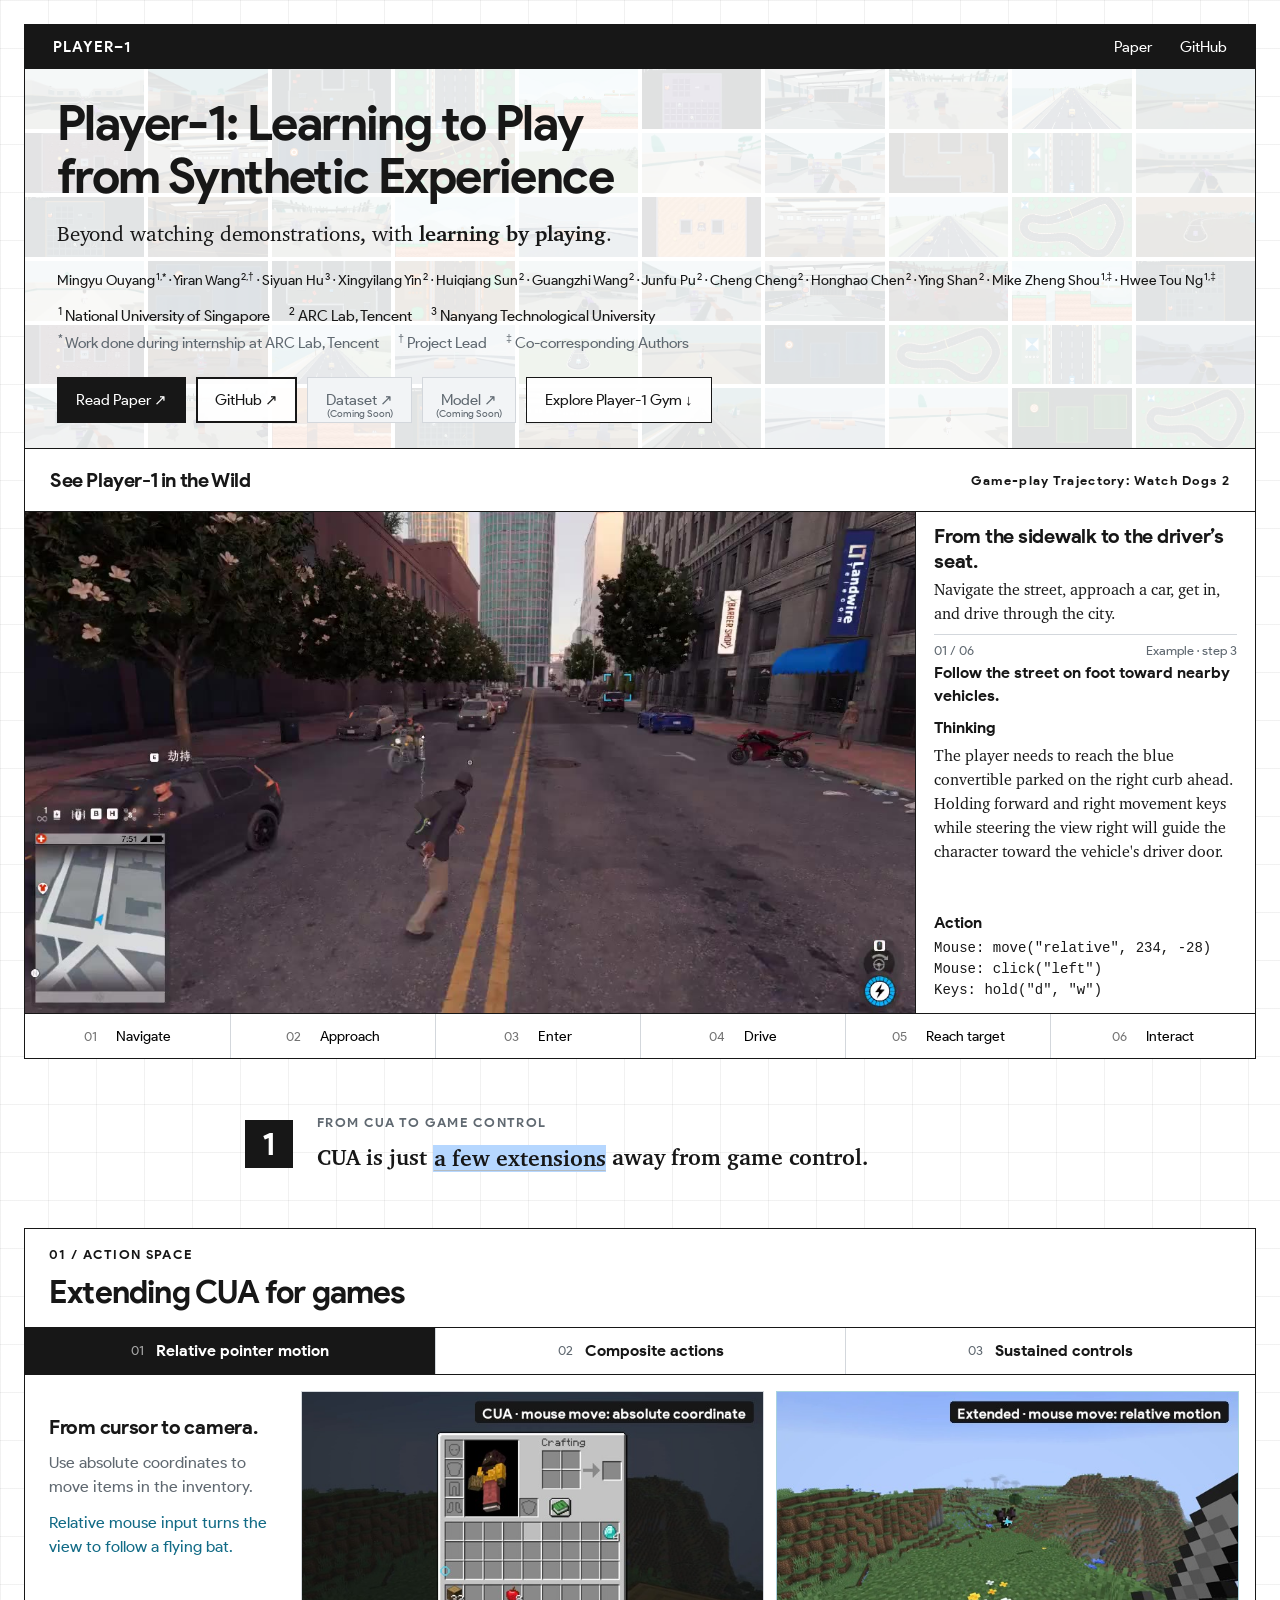
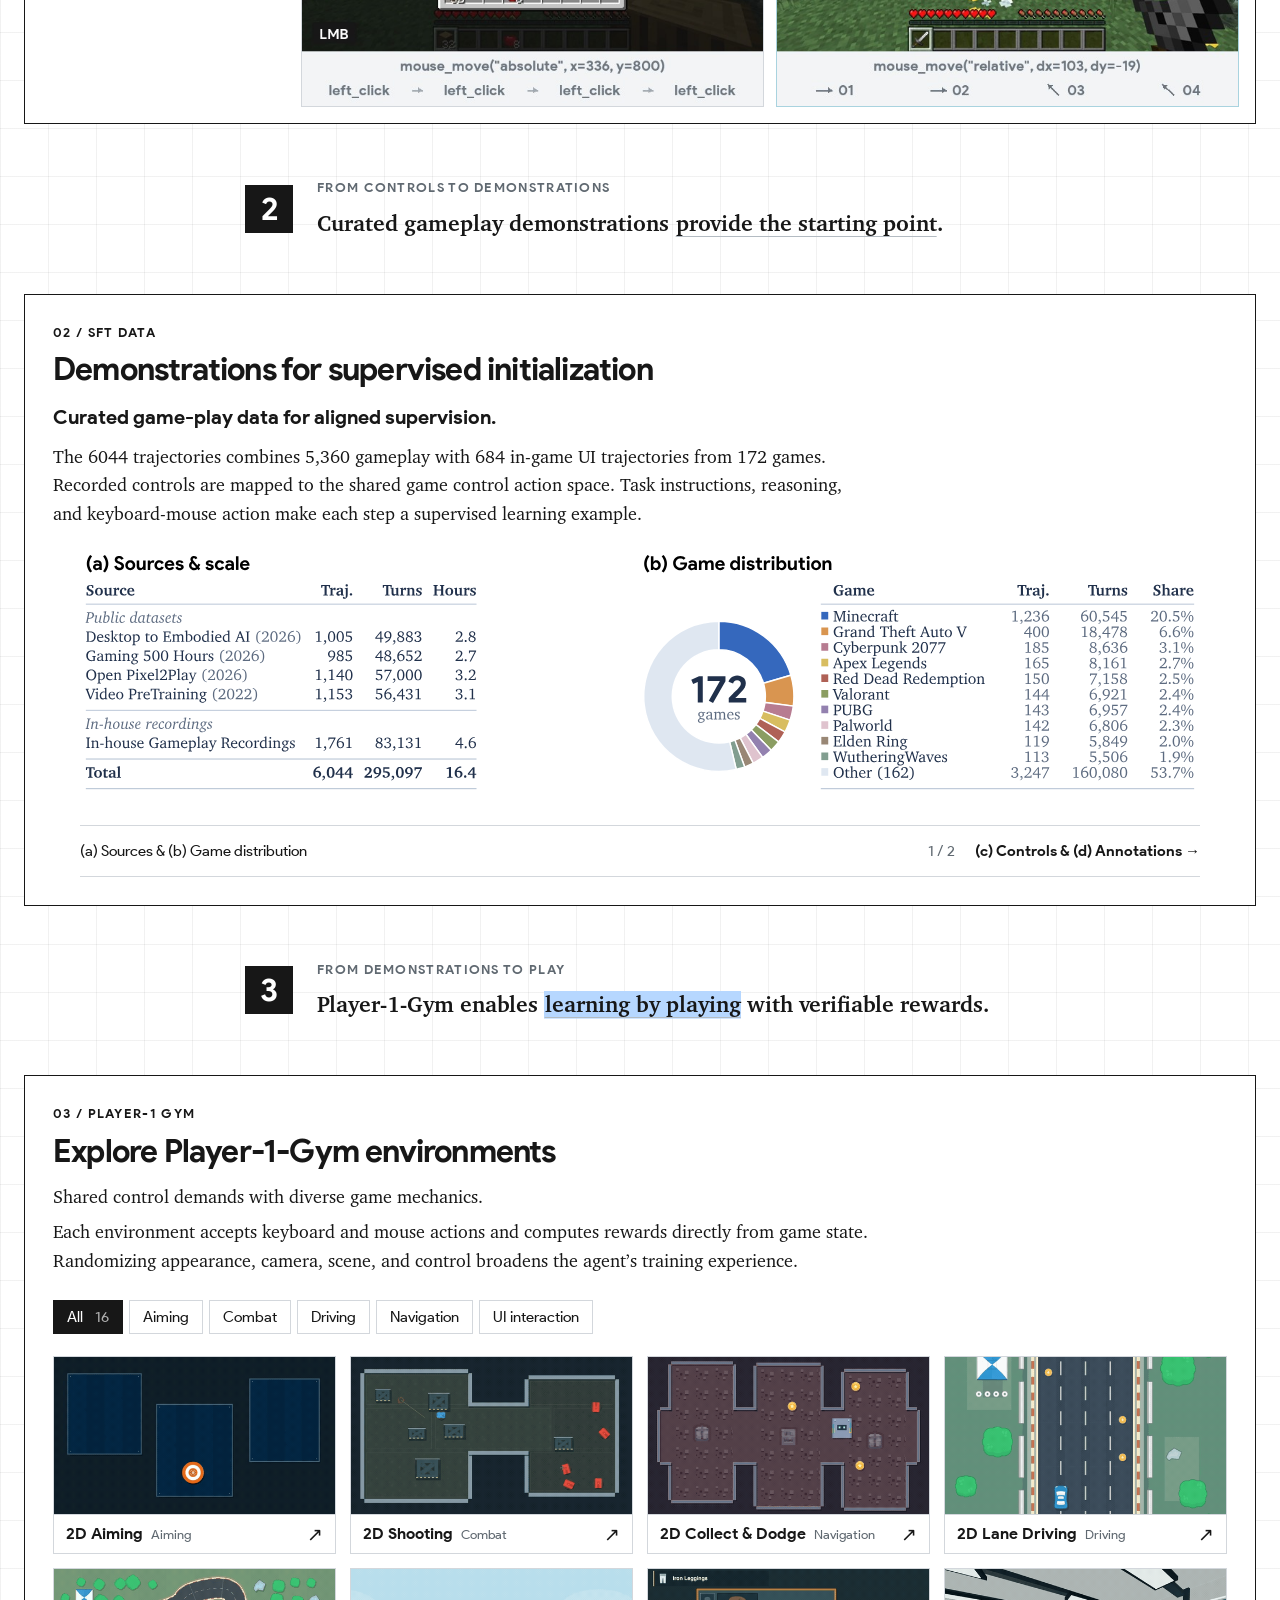
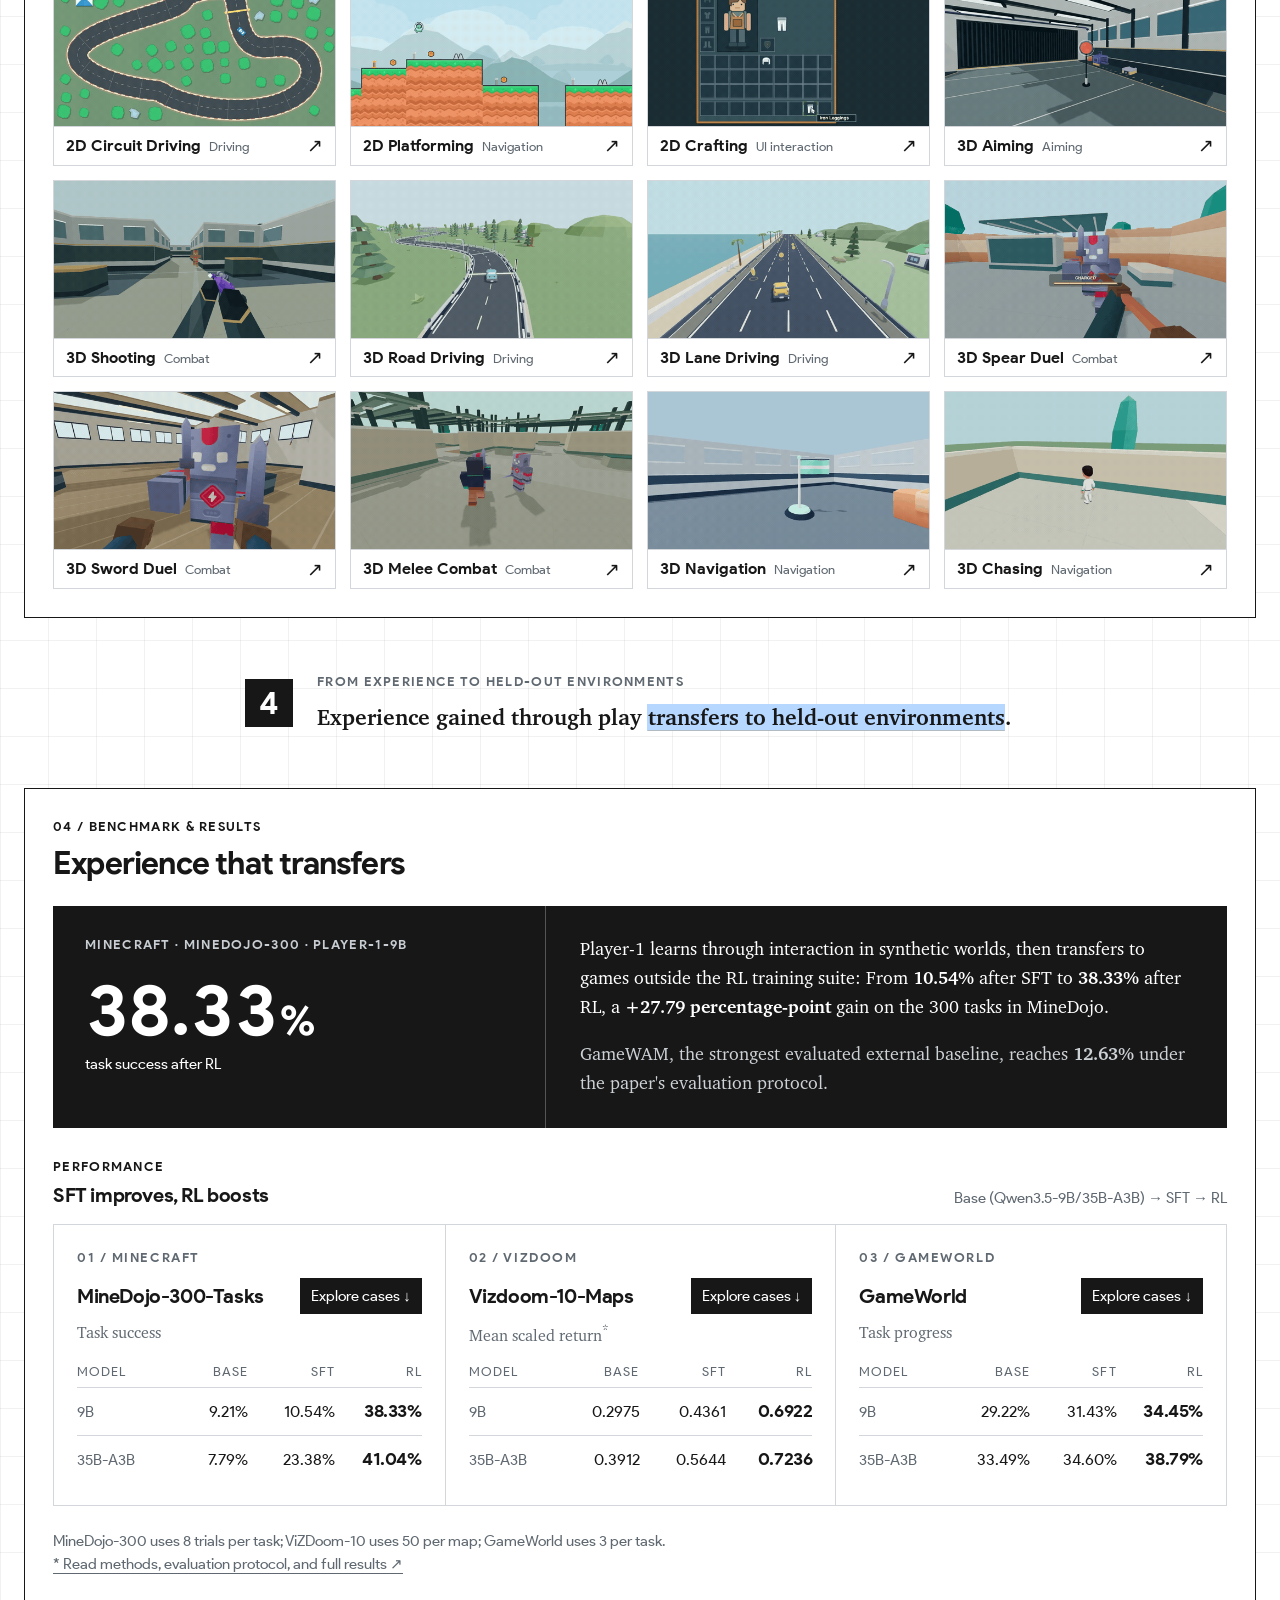
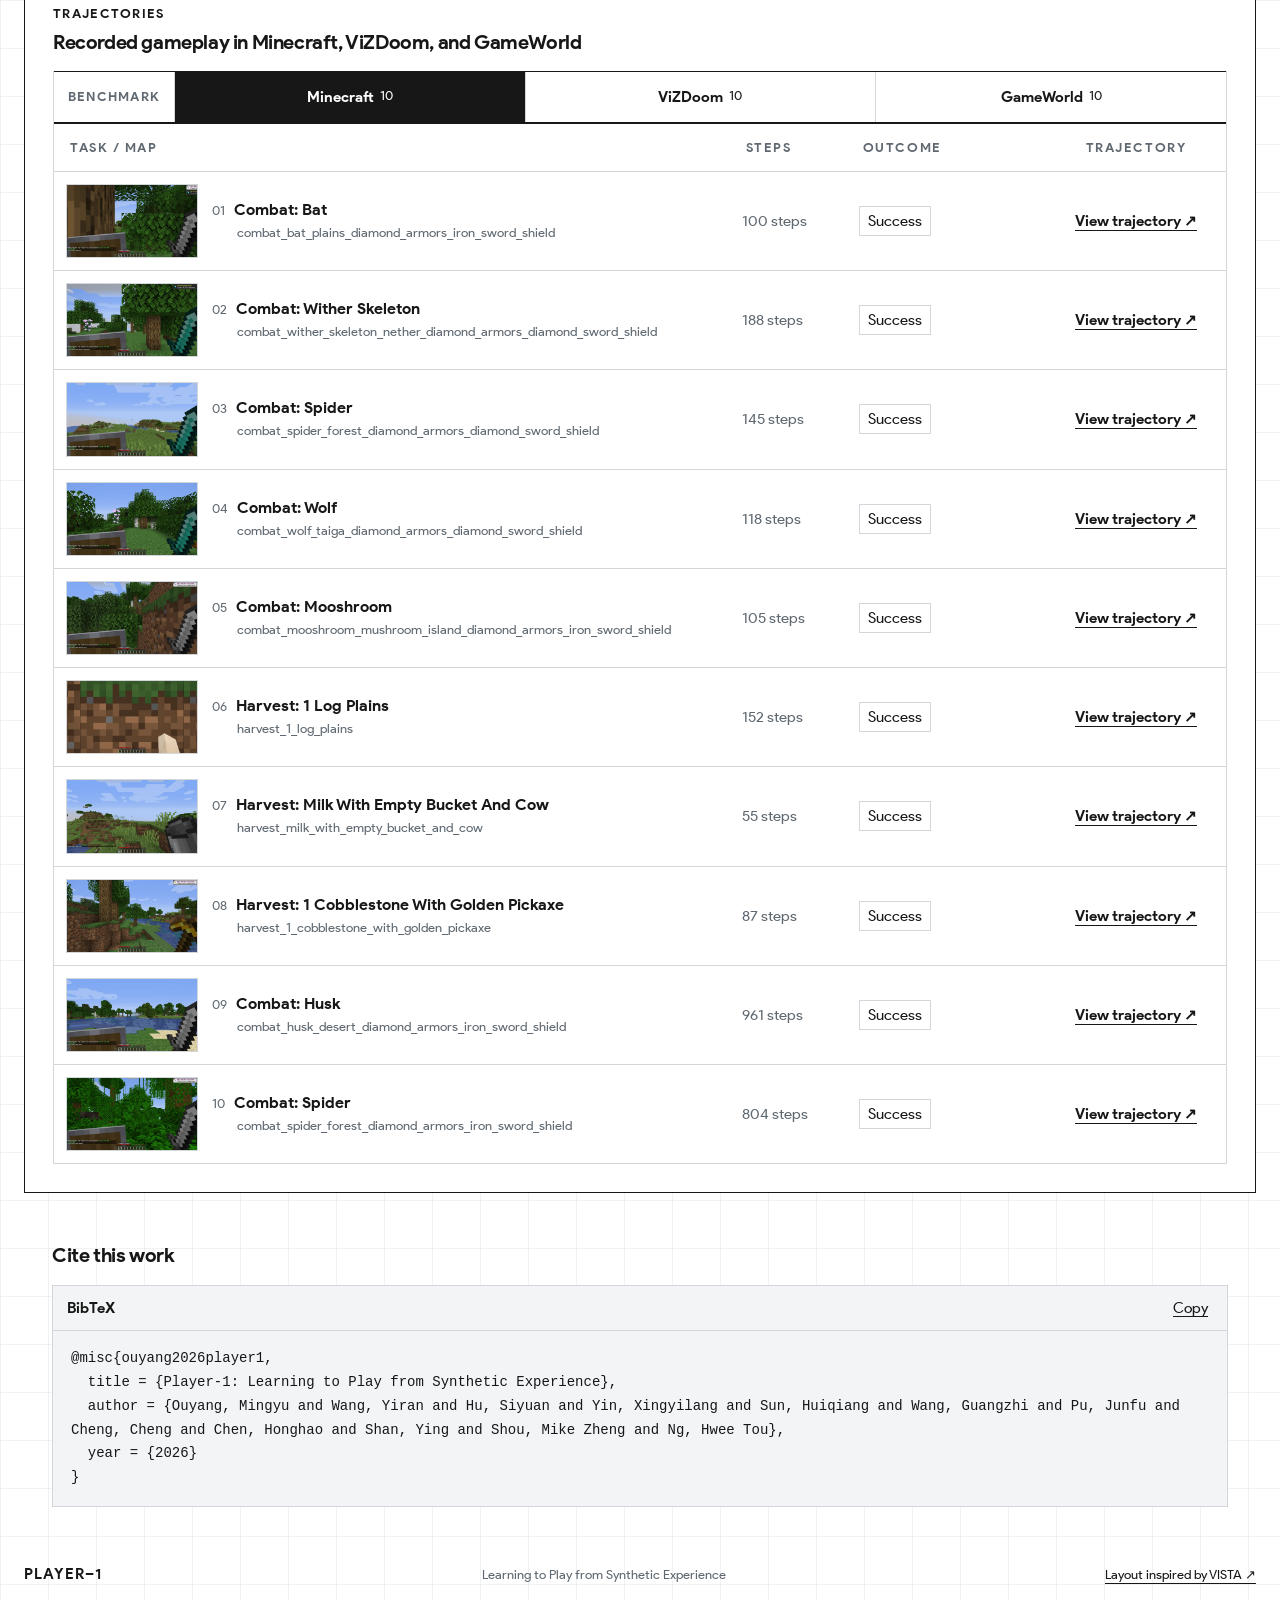
==== commit 54d515ef: "Clarify benchmark task and map counts" ====
--- a/player-1/index.html
+++ b/player-1/index.html
@@ -120,8 +120,8 @@
       </div>
       <div class="results-comparison-heading"><div><p class="eyebrow">PERFORMANCE</p><h3>SFT improves, RL boosts</h3></div><span>Base (Qwen3.5-9B/35B-A3B) → SFT → RL</span></div>
       <div class="results-benchmarks" aria-label="Benchmark performance comparison">
-        <article class="results-benchmark"><div class="results-benchmark-title"><span>01 / MINECRAFT</span><div class="results-benchmark-title-row"><h4>MineDojo-300</h4><a class="button dark results-cases-link" href="#trajectories" data-cases-benchmark="minecraft" aria-label="Explore Minecraft cases">Explore cases ↓</a></div><p>Task success</p></div><div class="results-metric-head"><span>Model</span><span>Base</span><span>SFT</span><span>RL</span></div><div class="results-metric-row"><span>9B</span><span>9.21%</span><span>10.54%</span><strong>38.33%</strong></div><div class="results-metric-row"><span>35B-A3B</span><span>7.79%</span><span>23.38%</span><strong>41.04%</strong></div></article>
-        <article class="results-benchmark"><div class="results-benchmark-title"><span>02 / VIZDOOM</span><div class="results-benchmark-title-row"><h4>ViZDoom-10</h4><a class="button dark results-cases-link" href="#trajectories" data-cases-benchmark="vizdoom" aria-label="Explore ViZDoom cases">Explore cases ↓</a></div><p>Mean scaled return<sup>*</sup></p></div><div class="results-metric-head"><span>Model</span><span>Base</span><span>SFT</span><span>RL</span></div><div class="results-metric-row"><span>9B</span><span>0.2975</span><span>0.4361</span><strong>0.6922</strong></div><div class="results-metric-row"><span>35B-A3B</span><span>0.3912</span><span>0.5644</span><strong>0.7236</strong></div></article>
+        <article class="results-benchmark"><div class="results-benchmark-title"><span>01 / MINECRAFT</span><div class="results-benchmark-title-row"><h4>MineDojo-300-Tasks</h4><a class="button dark results-cases-link" href="#trajectories" data-cases-benchmark="minecraft" aria-label="Explore Minecraft cases">Explore cases ↓</a></div><p>Task success</p></div><div class="results-metric-head"><span>Model</span><span>Base</span><span>SFT</span><span>RL</span></div><div class="results-metric-row"><span>9B</span><span>9.21%</span><span>10.54%</span><strong>38.33%</strong></div><div class="results-metric-row"><span>35B-A3B</span><span>7.79%</span><span>23.38%</span><strong>41.04%</strong></div></article>
+        <article class="results-benchmark"><div class="results-benchmark-title"><span>02 / VIZDOOM</span><div class="results-benchmark-title-row"><h4>Vizdoom-10-Maps</h4><a class="button dark results-cases-link" href="#trajectories" data-cases-benchmark="vizdoom" aria-label="Explore ViZDoom cases">Explore cases ↓</a></div><p>Mean scaled return<sup>*</sup></p></div><div class="results-metric-head"><span>Model</span><span>Base</span><span>SFT</span><span>RL</span></div><div class="results-metric-row"><span>9B</span><span>0.2975</span><span>0.4361</span><strong>0.6922</strong></div><div class="results-metric-row"><span>35B-A3B</span><span>0.3912</span><span>0.5644</span><strong>0.7236</strong></div></article>
         <article class="results-benchmark"><div class="results-benchmark-title"><span>03 / GAMEWORLD</span><div class="results-benchmark-title-row"><h4>GameWorld</h4><a class="button dark results-cases-link" href="#trajectories" data-cases-benchmark="gameworld" aria-label="Explore GameWorld cases">Explore cases ↓</a></div><p>Task progress</p></div><div class="results-metric-head"><span>Model</span><span>Base</span><span>SFT</span><span>RL</span></div><div class="results-metric-row"><span>9B</span><span>29.22%</span><span>31.43%</span><strong>34.45%</strong></div><div class="results-metric-row"><span>35B-A3B</span><span>33.49%</span><span>34.60%</span><strong>38.79%</strong></div></article>
       </div>
       <div class="results-footer"><p>MineDojo-300 uses 8 trials per task; ViZDoom-10 uses 50 per map; GameWorld uses 3 per task.<br><a href="assets/player-1.pdf" target="_blank" rel="noopener">* Read methods, evaluation protocol, and full results ↗</a></p></div>
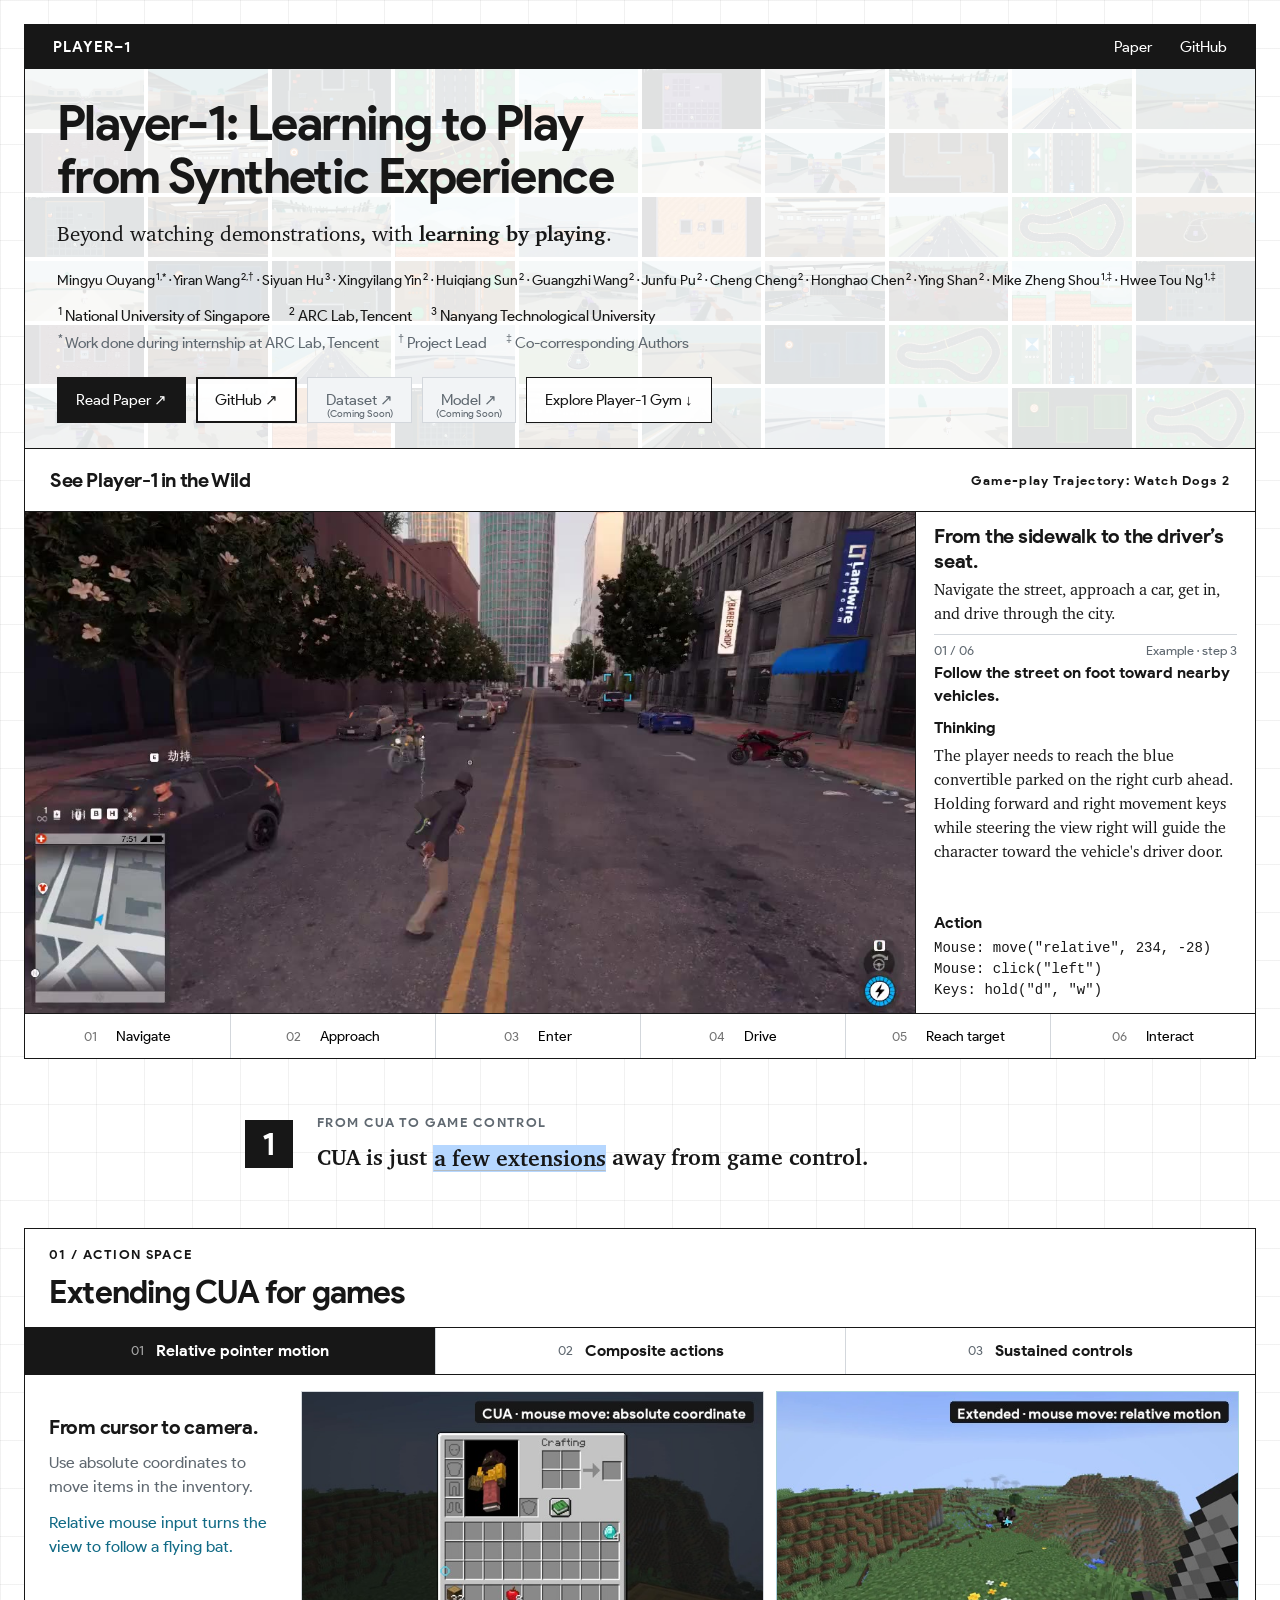
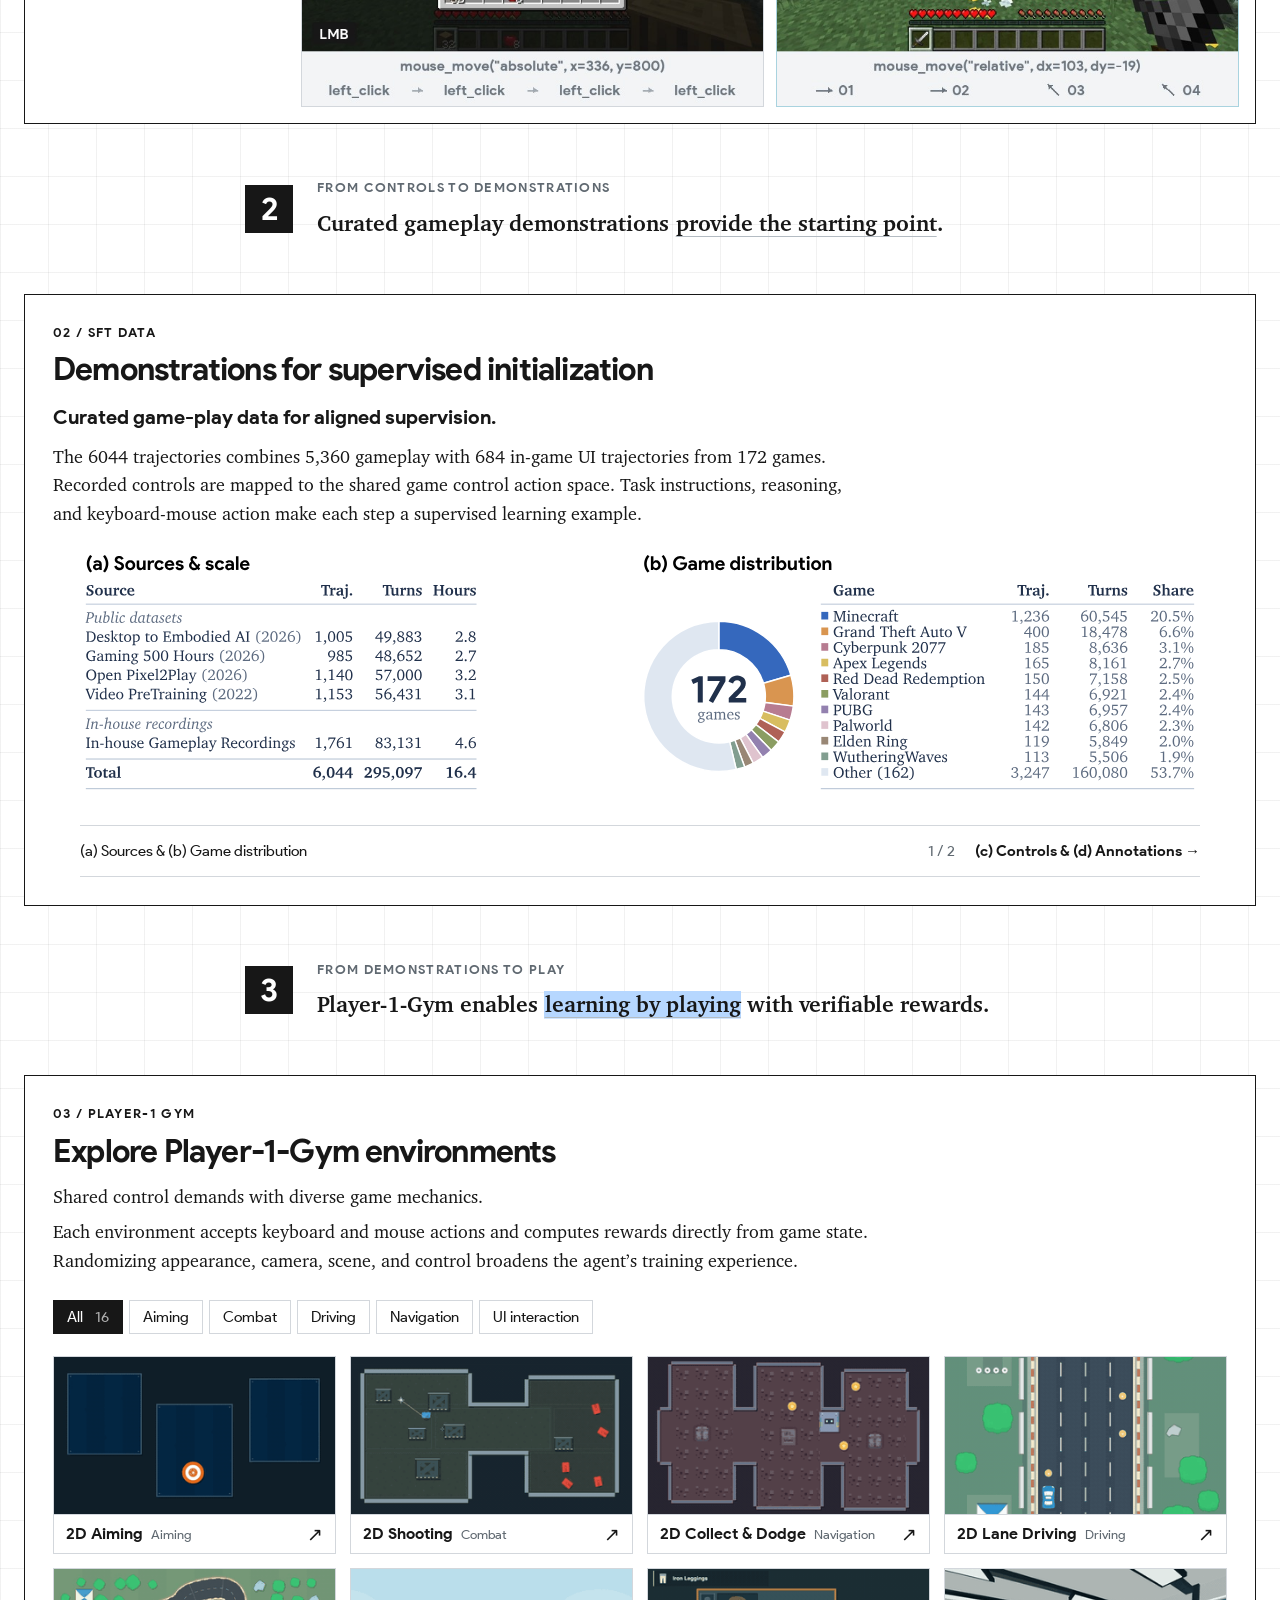
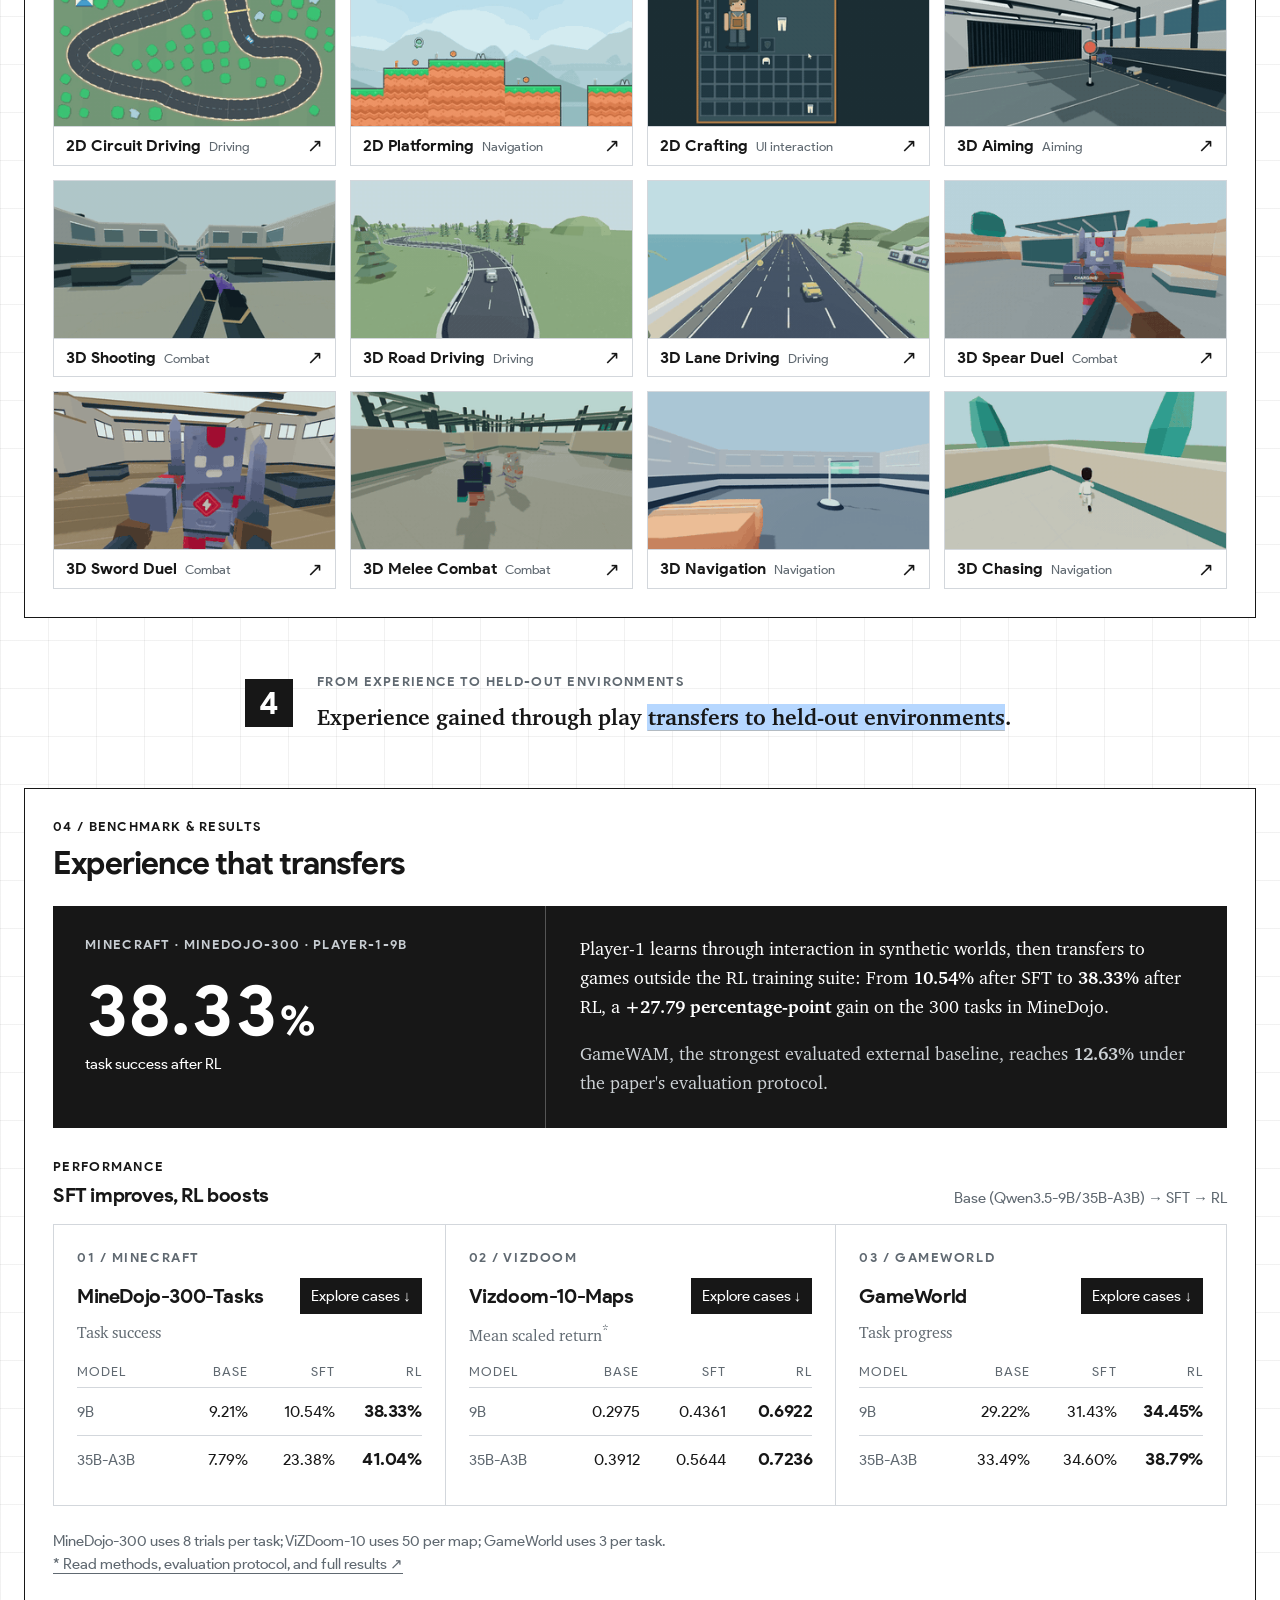
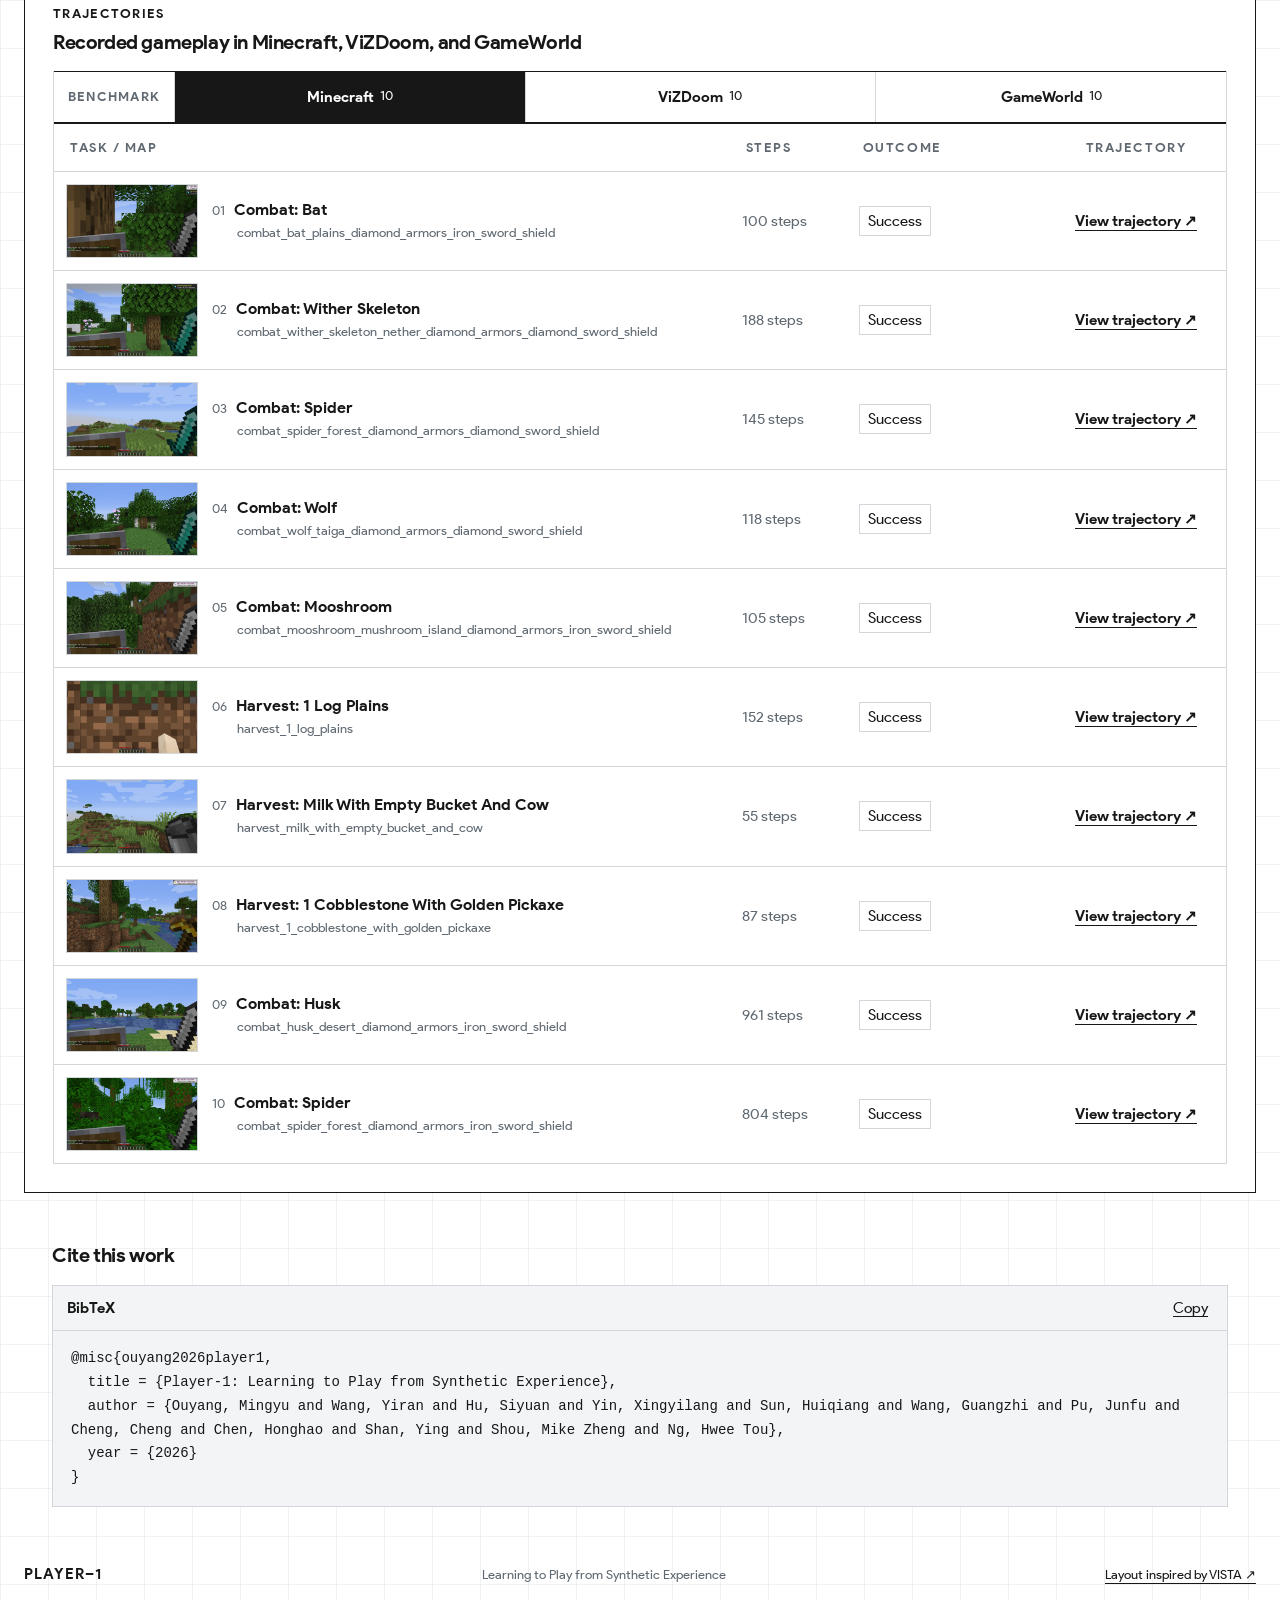
==== commit d36d1bb4: "Compress environment preview GIFs" ====
--- a/player-1/index.html
+++ b/player-1/index.html
@@ -5,7 +5,7 @@
   <meta name="description" content="Player-1 learns game control from synthetic experience. Watch the agent, play sixteen synthetic environments, and explore its gameplay demonstrations.">
   <meta name="theme-color" content="#151515"><link rel="icon" href="data:,">
   <title>Player-1 · Learning to Play from Synthetic Experience</title>
-  <link rel="stylesheet" href="style.css?v=f1368241ee9b"><script type="module" src="app.js?v=a2cda3e4b7de"></script><script type="module" src="trajectories.js?v=6312c3417fb0"></script><script type="module" src="method.js?v=ec0e2daeed19"></script><script type="module" src="figures.js?v=53323068d7bb"></script>
+  <link rel="stylesheet" href="style.css?v=f1368241ee9b"><script type="module" src="app.js?v=915198588c0b"></script><script type="module" src="trajectories.js?v=6312c3417fb0"></script><script type="module" src="method.js?v=ec0e2daeed19"></script><script type="module" src="figures.js?v=53323068d7bb"></script>
 </head>
 <body>
   <a class="skip" href="#play">Skip to interactive environments</a>
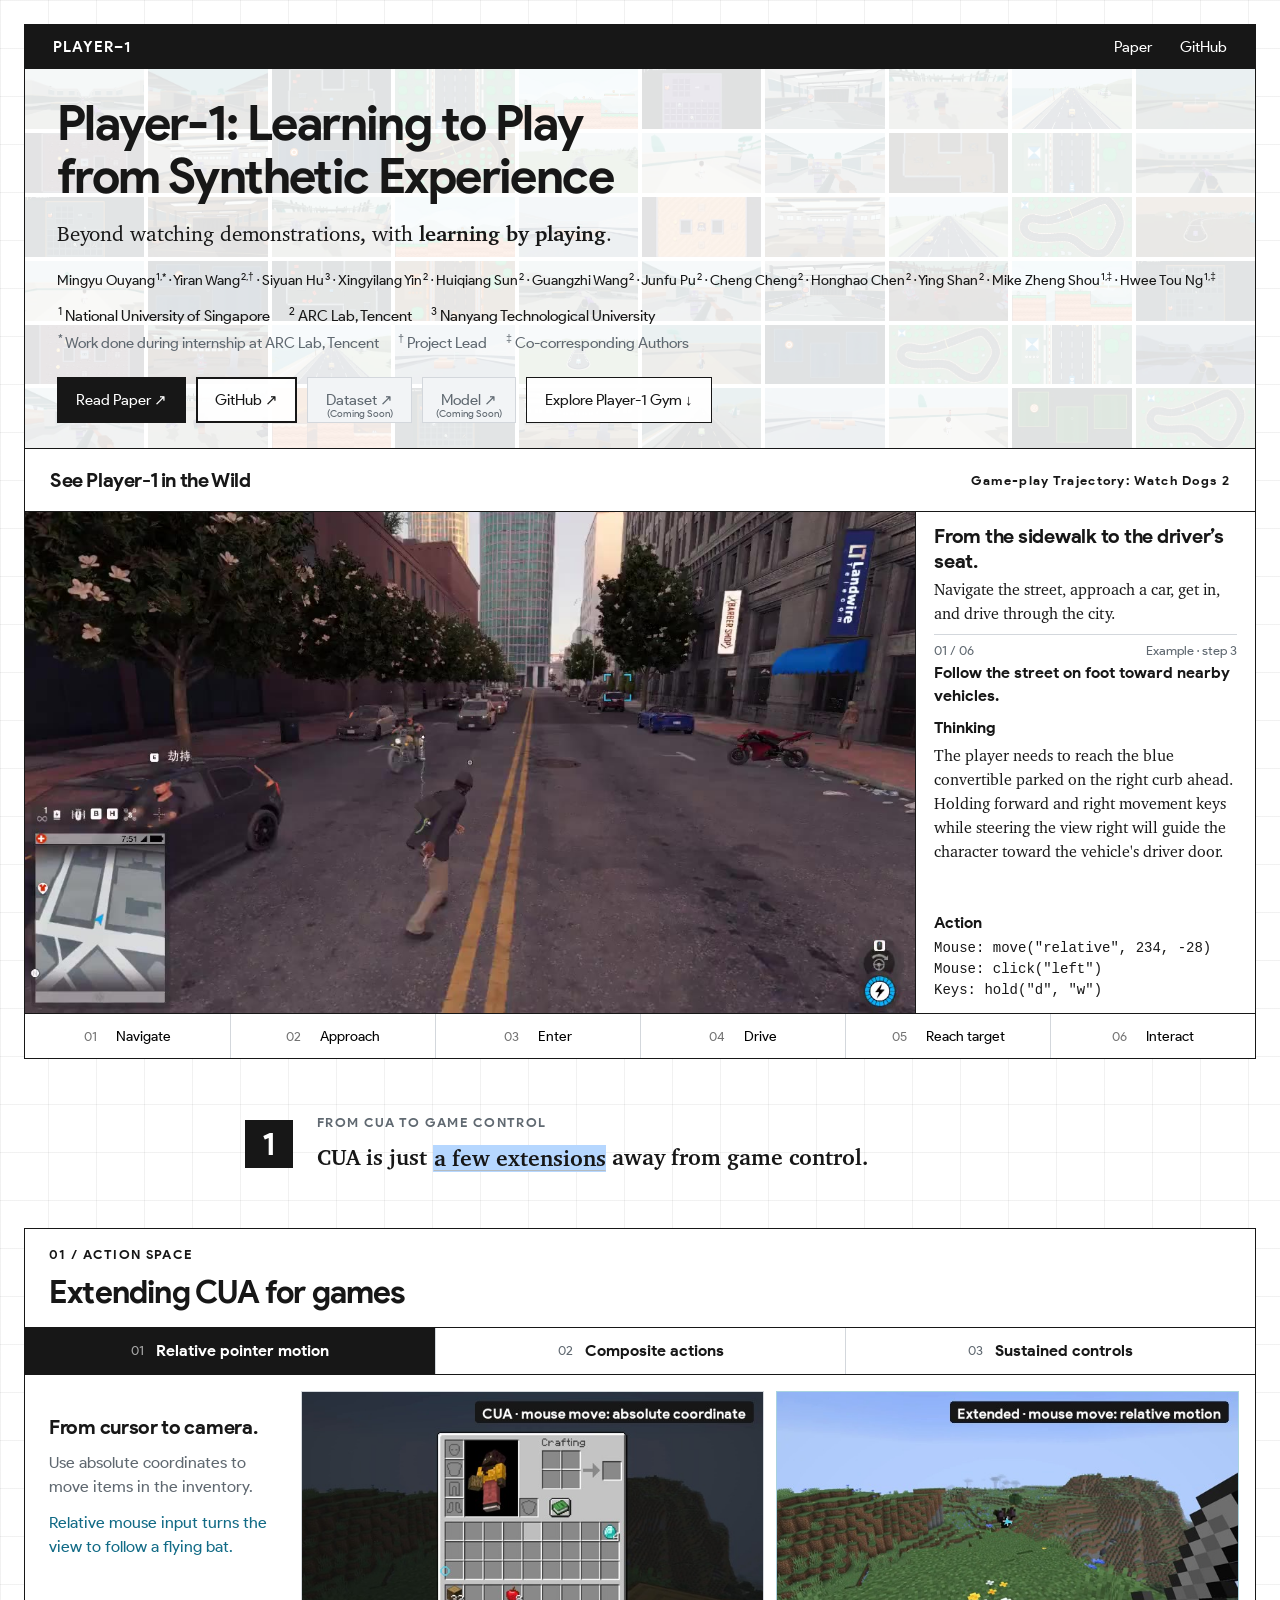
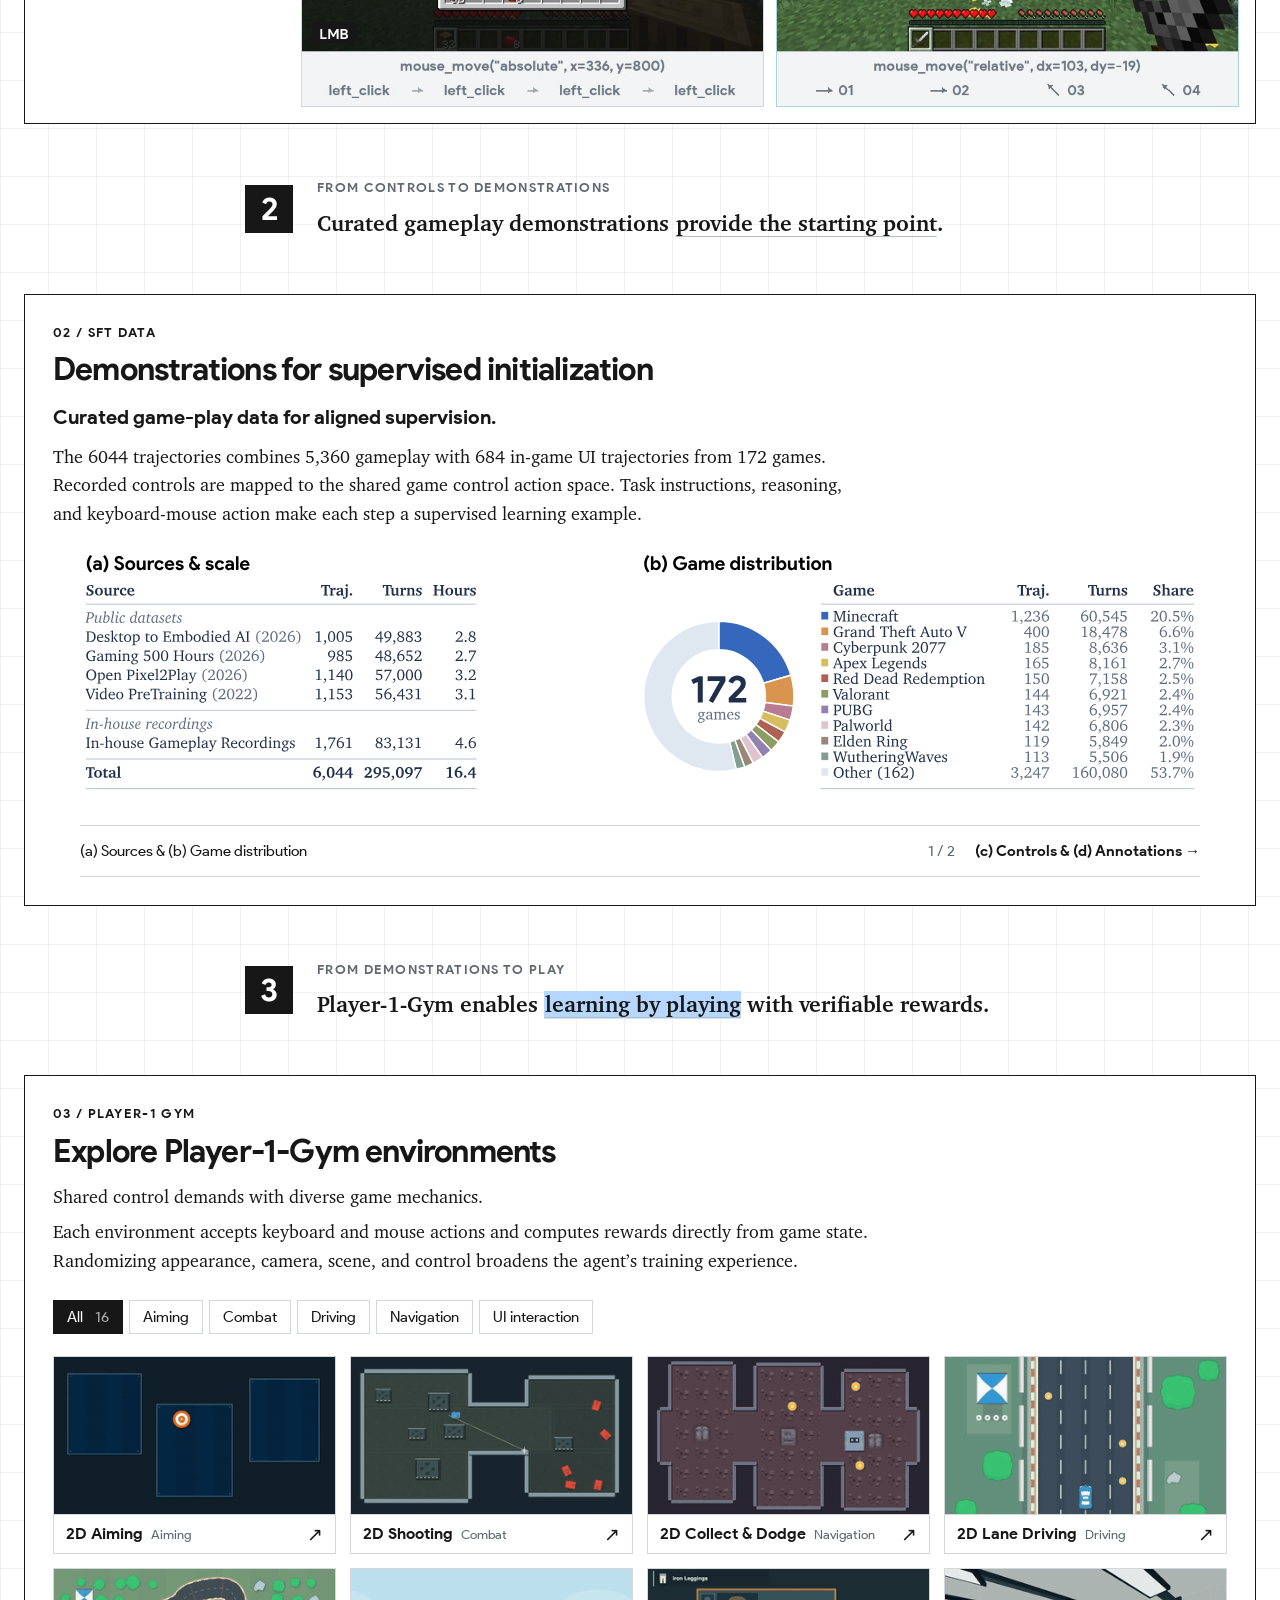
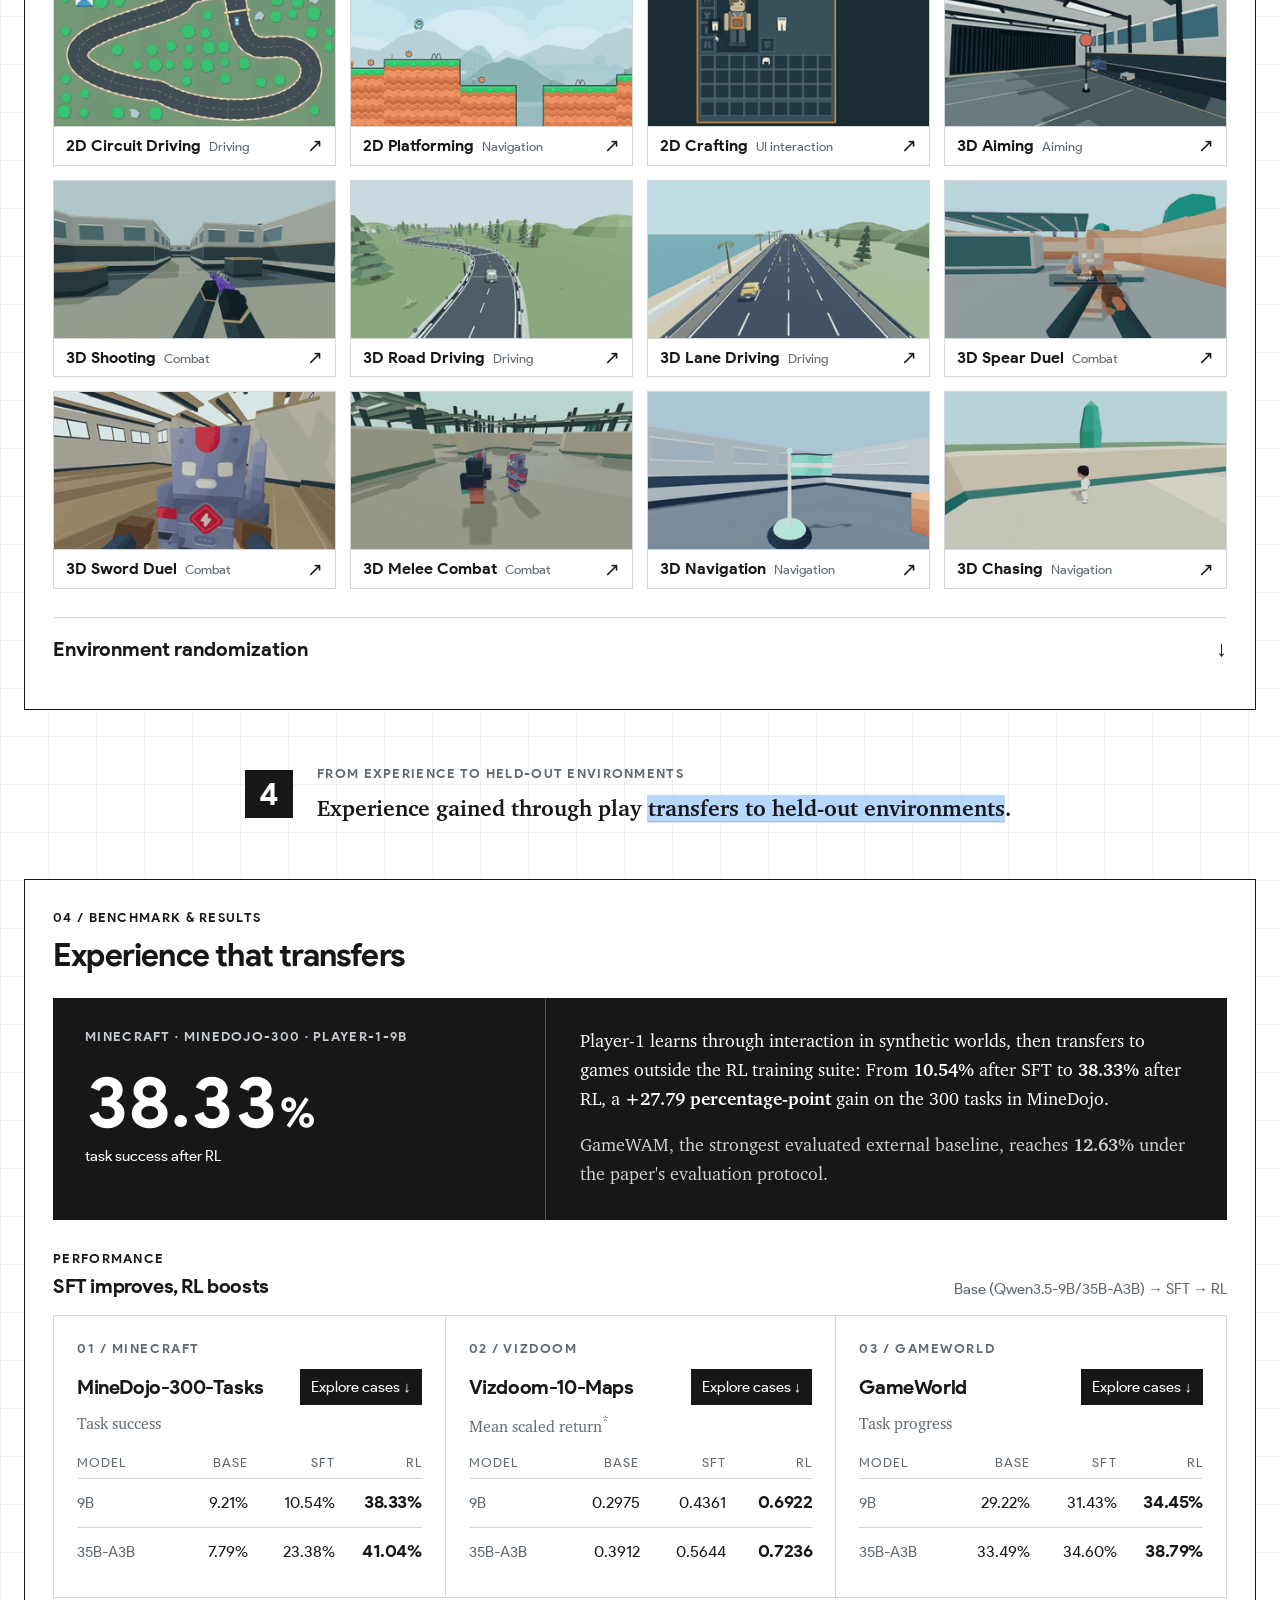
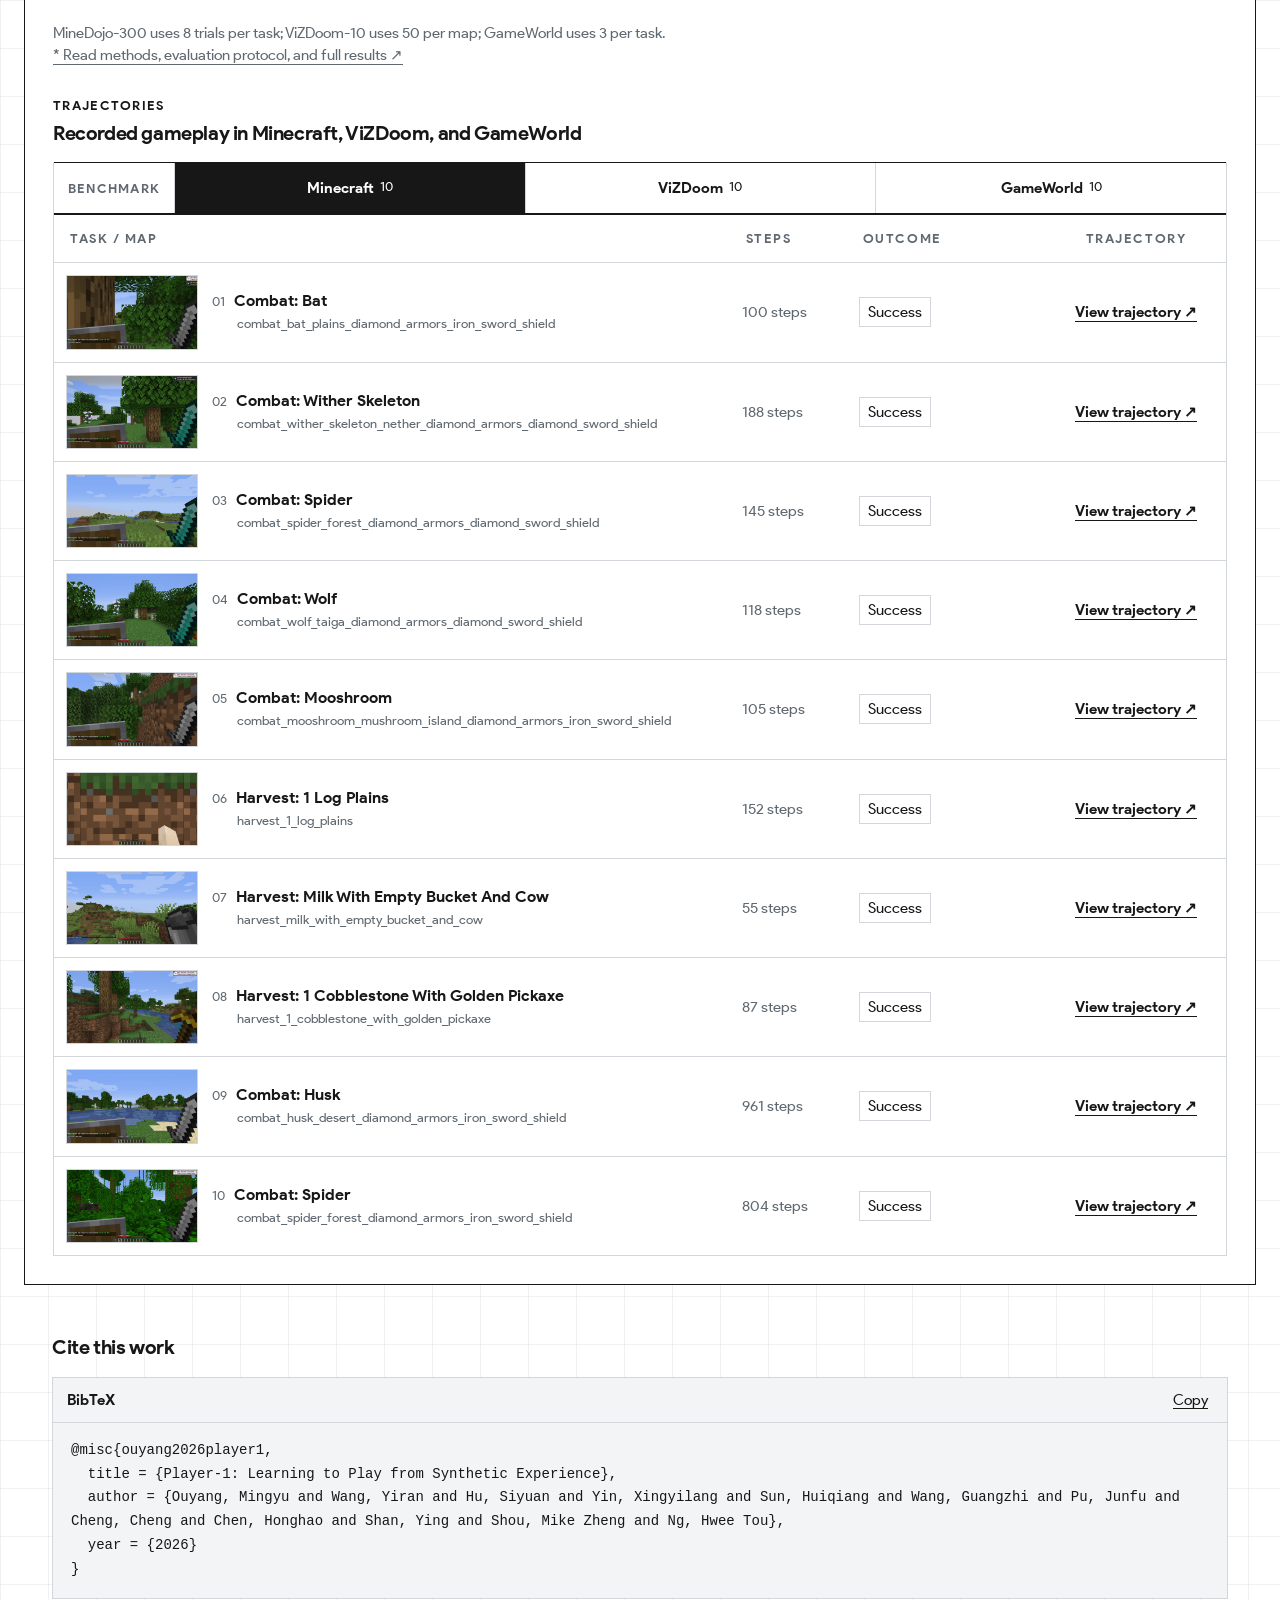
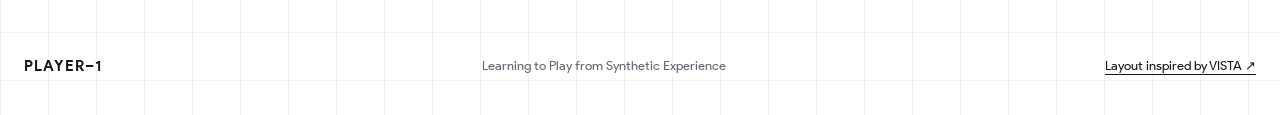
==== commit 80497ecb: "Add environment randomization gallery" ====
--- a/player-1/index.html
+++ b/player-1/index.html
@@ -5,7 +5,7 @@
   <meta name="description" content="Player-1 learns game control from synthetic experience. Watch the agent, play sixteen synthetic environments, and explore its gameplay demonstrations.">
   <meta name="theme-color" content="#151515"><link rel="icon" href="data:,">
   <title>Player-1 · Learning to Play from Synthetic Experience</title>
-  <link rel="stylesheet" href="style.css?v=f1368241ee9b"><script type="module" src="app.js?v=915198588c0b"></script><script type="module" src="trajectories.js?v=6312c3417fb0"></script><script type="module" src="method.js?v=ec0e2daeed19"></script><script type="module" src="figures.js?v=53323068d7bb"></script>
+  <link rel="stylesheet" href="style.css?v=39292d953cb9"><script type="module" src="app.js?v=37491c741e80"></script><script type="module" src="trajectories.js?v=6312c3417fb0"></script><script type="module" src="method.js?v=ec0e2daeed19"></script><script type="module" src="figures.js?v=53323068d7bb"></script>
 </head>
 <body>
   <a class="skip" href="#play">Skip to interactive environments</a>
@@ -105,6 +105,14 @@
       <div class="family-filters" role="group" aria-label="Filter environments"><button aria-pressed="true" data-family="All">All <span>16</span></button><button aria-pressed="false" data-family="Aiming">Aiming</button><button aria-pressed="false" data-family="Combat">Combat</button><button aria-pressed="false" data-family="Driving">Driving</button><button aria-pressed="false" data-family="Navigation">Navigation</button><button aria-pressed="false" data-family="UI interaction">UI interaction</button></div>
       <div class="gym-grid" id="environment-list" aria-label="Choose an environment"></div>
       <noscript><p class="notice">Enable JavaScript to load the environments and live metrics.</p></noscript>
+      <details class="gym-randomization" id="gym-randomization">
+        <summary><span>Environment randomization</span><span class="randomization-chevron" aria-hidden="true">↓</span></summary>
+        <div class="randomization-body">
+          <p class="randomization-description">More ways to experience each world. Randomize observations and control dynamics to broaden training experience.</p>
+          <dl class="randomization-dimensions"><div><dt>Appearance</dt><dd>Colors, lighting, assets</dd></div><div><dt>Camera</dt><dd>Projection and viewpoint</dd></div><div><dt>Scene</dt><dd>Layouts, spawns, routes</dd></div><div><dt>Control</dt><dd>Look, move, drive, steer gains</dd></div></dl>
+          <div class="randomization-scroll" role="region" aria-label="Environment randomization comparisons" tabindex="0"><div class="randomization-matrix"><div class="randomization-columns" aria-hidden="true"><span>Original</span><span>Appearance</span><span>Appearance + Camera</span><span>Appearance + Camera + Scene</span></div><section class="randomization-row" aria-label="2D Collect &amp; Dodge"><h4>2D Collect &amp; Dodge</h4><div class="randomization-cards"><figure class="randomization-card"><div class="randomization-media"><img data-gif="assets/gym-randomization/base_2d_arcade_planar-original.gif?v=8fe29f302083" data-poster="assets/gym-randomization/base_2d_arcade_planar-original.webp?v=d01f44e6e3a5" alt="2D Collect &amp; Dodge: Original" width="320" height="180" loading="lazy" decoding="async"></div><figcaption class="sr-only">2D Collect &amp; Dodge: Original</figcaption></figure><figure class="randomization-card"><div class="randomization-media"><img data-gif="assets/gym-randomization/base_2d_arcade_planar-appearance.gif?v=8ffc9d05452c" data-poster="assets/gym-randomization/base_2d_arcade_planar-appearance.webp?v=bb3a71644865" alt="2D Collect &amp; Dodge: Appearance" width="320" height="180" loading="lazy" decoding="async"></div><figcaption class="sr-only">2D Collect &amp; Dodge: Appearance</figcaption></figure><figure class="randomization-card"><div class="randomization-media"><img data-gif="assets/gym-randomization/base_2d_arcade_planar-appearance-camera.gif?v=655052eb91a1" data-poster="assets/gym-randomization/base_2d_arcade_planar-appearance-camera.webp?v=dda21612cc0a" alt="2D Collect &amp; Dodge: Appearance + Camera" width="320" height="180" loading="lazy" decoding="async"></div><figcaption class="sr-only">2D Collect &amp; Dodge: Appearance + Camera</figcaption></figure><figure class="randomization-card"><div class="randomization-media"><img data-gif="assets/gym-randomization/base_2d_arcade_planar-appearance-camera-scene.gif?v=488ee3d23b88" data-poster="assets/gym-randomization/base_2d_arcade_planar-appearance-camera-scene.webp?v=6dd06105f43e" alt="2D Collect &amp; Dodge: Appearance + Camera + Scene" width="320" height="180" loading="lazy" decoding="async"></div><figcaption class="sr-only">2D Collect &amp; Dodge: Appearance + Camera + Scene</figcaption></figure></div></section><section class="randomization-row" aria-label="2D Platforming"><h4>2D Platforming</h4><div class="randomization-cards"><figure class="randomization-card"><div class="randomization-media"><img data-gif="assets/gym-randomization/base_2d_platform-original.gif?v=7a7896299b57" data-poster="assets/gym-randomization/base_2d_platform-original.webp?v=f845f027063c" alt="2D Platforming: Original" width="320" height="180" loading="lazy" decoding="async"></div><figcaption class="sr-only">2D Platforming: Original</figcaption></figure><figure class="randomization-card"><div class="randomization-media"><img data-gif="assets/gym-randomization/base_2d_platform-appearance.gif?v=a6ef3f07c22e" data-poster="assets/gym-randomization/base_2d_platform-appearance.webp?v=902630aed01a" alt="2D Platforming: Appearance" width="320" height="180" loading="lazy" decoding="async"></div><figcaption class="sr-only">2D Platforming: Appearance</figcaption></figure><figure class="randomization-card"><div class="randomization-media"><img data-gif="assets/gym-randomization/base_2d_platform-appearance-camera.gif?v=d569e8a10d82" data-poster="assets/gym-randomization/base_2d_platform-appearance-camera.webp?v=dc7c68278ad9" alt="2D Platforming: Appearance + Camera" width="320" height="180" loading="lazy" decoding="async"></div><figcaption class="sr-only">2D Platforming: Appearance + Camera</figcaption></figure><figure class="randomization-card"><div class="randomization-media"><img data-gif="assets/gym-randomization/base_2d_platform-appearance-camera-scene.gif?v=9f2a296e5f9f" data-poster="assets/gym-randomization/base_2d_platform-appearance-camera-scene.webp?v=f6298b3b37d1" alt="2D Platforming: Appearance + Camera + Scene" width="320" height="180" loading="lazy" decoding="async"></div><figcaption class="sr-only">2D Platforming: Appearance + Camera + Scene</figcaption></figure></div></section><section class="randomization-row" aria-label="3D Lane Driving"><h4>3D Lane Driving</h4><div class="randomization-cards"><figure class="randomization-card"><div class="randomization-media"><img data-gif="assets/gym-randomization/base_3d_drive_lane-original.gif?v=96c2d40c3a43" data-poster="assets/gym-randomization/base_3d_drive_lane-original.webp?v=2bf804d0e430" alt="3D Lane Driving: Original" width="320" height="180" loading="lazy" decoding="async"></div><figcaption class="sr-only">3D Lane Driving: Original</figcaption></figure><figure class="randomization-card"><div class="randomization-media"><img data-gif="assets/gym-randomization/base_3d_drive_lane-appearance.gif?v=322029c6bd56" data-poster="assets/gym-randomization/base_3d_drive_lane-appearance.webp?v=3e40a8f58b63" alt="3D Lane Driving: Appearance" width="320" height="180" loading="lazy" decoding="async"></div><figcaption class="sr-only">3D Lane Driving: Appearance</figcaption></figure><figure class="randomization-card"><div class="randomization-media"><img data-gif="assets/gym-randomization/base_3d_drive_lane-appearance-camera.gif?v=b2b7bd7b01f4" data-poster="assets/gym-randomization/base_3d_drive_lane-appearance-camera.webp?v=6fece979d1ad" alt="3D Lane Driving: Appearance + Camera" width="320" height="180" loading="lazy" decoding="async"></div><figcaption class="sr-only">3D Lane Driving: Appearance + Camera</figcaption></figure><figure class="randomization-card"><div class="randomization-media"><img data-gif="assets/gym-randomization/base_3d_drive_lane-appearance-camera-scene.gif?v=b4ff5961781a" data-poster="assets/gym-randomization/base_3d_drive_lane-appearance-camera-scene.webp?v=5f47d4f30f49" alt="3D Lane Driving: Appearance + Camera + Scene" width="320" height="180" loading="lazy" decoding="async"></div><figcaption class="sr-only">3D Lane Driving: Appearance + Camera + Scene</figcaption></figure></div></section><section class="randomization-row" aria-label="3D Chasing"><h4>3D Chasing</h4><div class="randomization-cards"><figure class="randomization-card"><div class="randomization-media"><img data-gif="assets/gym-randomization/base_3d_navigate_chase-original.gif?v=ad4268145029" data-poster="assets/gym-randomization/base_3d_navigate_chase-original.webp?v=686ac4e91b7a" alt="3D Chasing: Original" width="320" height="180" loading="lazy" decoding="async"></div><figcaption class="sr-only">3D Chasing: Original</figcaption></figure><figure class="randomization-card"><div class="randomization-media"><img data-gif="assets/gym-randomization/base_3d_navigate_chase-appearance.gif?v=d614aec6aa79" data-poster="assets/gym-randomization/base_3d_navigate_chase-appearance.webp?v=901441d94e27" alt="3D Chasing: Appearance" width="320" height="180" loading="lazy" decoding="async"></div><figcaption class="sr-only">3D Chasing: Appearance</figcaption></figure><figure class="randomization-card"><div class="randomization-media"><img data-gif="assets/gym-randomization/base_3d_navigate_chase-appearance-camera.gif?v=e6a41cb90d1c" data-poster="assets/gym-randomization/base_3d_navigate_chase-appearance-camera.webp?v=319a147a1e9e" alt="3D Chasing: Appearance + Camera" width="320" height="180" loading="lazy" decoding="async"></div><figcaption class="sr-only">3D Chasing: Appearance + Camera</figcaption></figure><figure class="randomization-card"><div class="randomization-media"><img data-gif="assets/gym-randomization/base_3d_navigate_chase-appearance-camera-scene.gif?v=ee80d36ea1c9" data-poster="assets/gym-randomization/base_3d_navigate_chase-appearance-camera-scene.webp?v=7b087b16d724" alt="3D Chasing: Appearance + Camera + Scene" width="320" height="180" loading="lazy" decoding="async"></div><figcaption class="sr-only">3D Chasing: Appearance + Camera + Scene</figcaption></figure></div></section></div></div>
+        </div>
+      </details>
     </section>
     <div class="section-intro" id="results-intro"><span class="section-intro-number">4</span><div class="section-intro-copy"><span class="eyebrow">FROM EXPERIENCE TO HELD-OUT ENVIRONMENTS</span><p>Experience gained through play <strong>transfers to held-out environments</strong>.</p></div></div>
     <section class="panel research-results" id="results" aria-labelledby="results-heading">
--- a/player-1/style.css
+++ b/player-1/style.css
@@ -268,3 +268,30 @@
 
 /* Give the replay output full width on tablet and smaller screens. */
 @media(max-width:1050px){.replay-layout{display:block}.replay-info{border-left:0;border-top:1px solid var(--ink)}.replay-output{flex:none}}
+
+/* Environment randomization gallery. */
+.gym-randomization{margin:0 28px 28px;border-top:1px solid var(--line)}
+.gym-randomization>summary{display:flex;align-items:center;justify-content:space-between;gap:16px;padding:17px 0;list-style:none;cursor:pointer;font-size:var(--subheading-size);font-weight:700;line-height:1.3}
+.gym-randomization>summary::-webkit-details-marker{display:none}
+.gym-randomization>summary:focus-visible{outline:2px solid var(--ink);outline-offset:4px}
+.randomization-chevron{font-size:22px;transition:transform .2s}
+.gym-randomization[open] .randomization-chevron{transform:rotate(180deg)}
+.randomization-body{padding:5px 0 0}
+.randomization-description{max-width:900px;margin:0 0 18px;font-family:var(--serif);font-size:var(--body-size);line-height:1.6}
+.randomization-dimensions{display:grid;grid-template-columns:repeat(4,minmax(0,1fr));gap:14px;margin:0 0 24px;padding-bottom:18px;border-bottom:1px solid var(--line)}
+.randomization-dimensions dt{font-size:var(--copy-size);font-weight:700}
+.randomization-dimensions dd{margin:5px 0 0;color:var(--muted);font-size:var(--label-size);line-height:1.5}
+.randomization-scroll{max-width:100%;overflow-x:auto;scrollbar-width:thin}
+.randomization-matrix{min-width:760px}
+.randomization-columns,.randomization-cards{display:grid;grid-template-columns:repeat(4,minmax(0,1fr));gap:14px}
+.randomization-columns{align-items:end;margin-bottom:16px;font-size:var(--ui-size);font-weight:700;line-height:1.4}
+.randomization-columns span{padding-bottom:10px;border-bottom:1px solid var(--line)}
+.randomization-columns span:first-child{color:var(--muted)}
+.randomization-row+.randomization-row{margin-top:20px}
+.randomization-row h4{margin:0 0 8px;font-size:var(--copy-size);line-height:1.4}
+.randomization-card{margin:0;min-width:0;border:1px solid var(--line);overflow:hidden}
+.randomization-media{aspect-ratio:16/9;background-color:var(--soft);background-size:cover;background-position:center}
+.randomization-media img{display:block;width:100%;height:auto;aspect-ratio:16/9;object-fit:cover;opacity:0}
+.randomization-media img.is-ready{opacity:1}
+@media(max-width:1050px){.gym-randomization{margin:0 20px 20px}}
+@media(max-width:760px){.gym-randomization{margin:0 17px 20px}.gym-randomization>summary{font-size:var(--copy-size);padding:14px 0}.randomization-dimensions{grid-template-columns:repeat(2,minmax(0,1fr));gap:12px}.randomization-columns,.randomization-cards{gap:10px}}
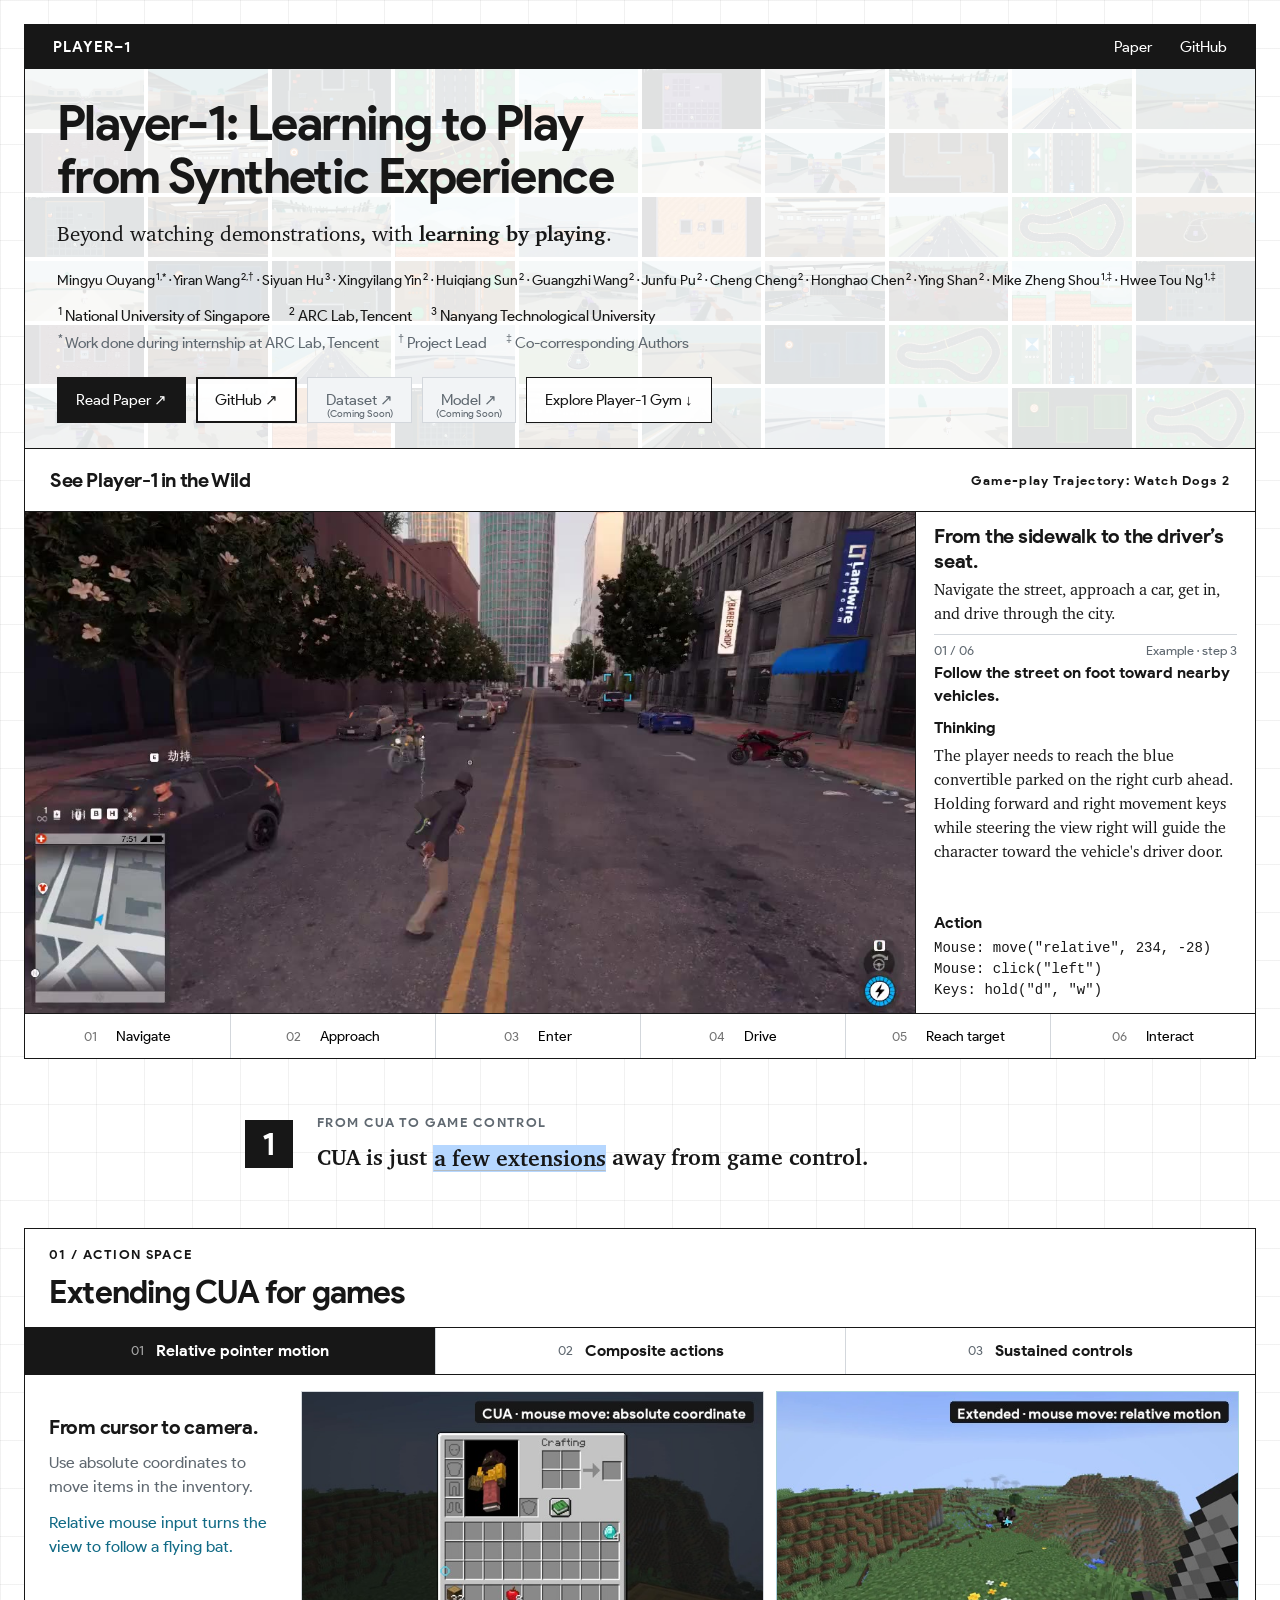
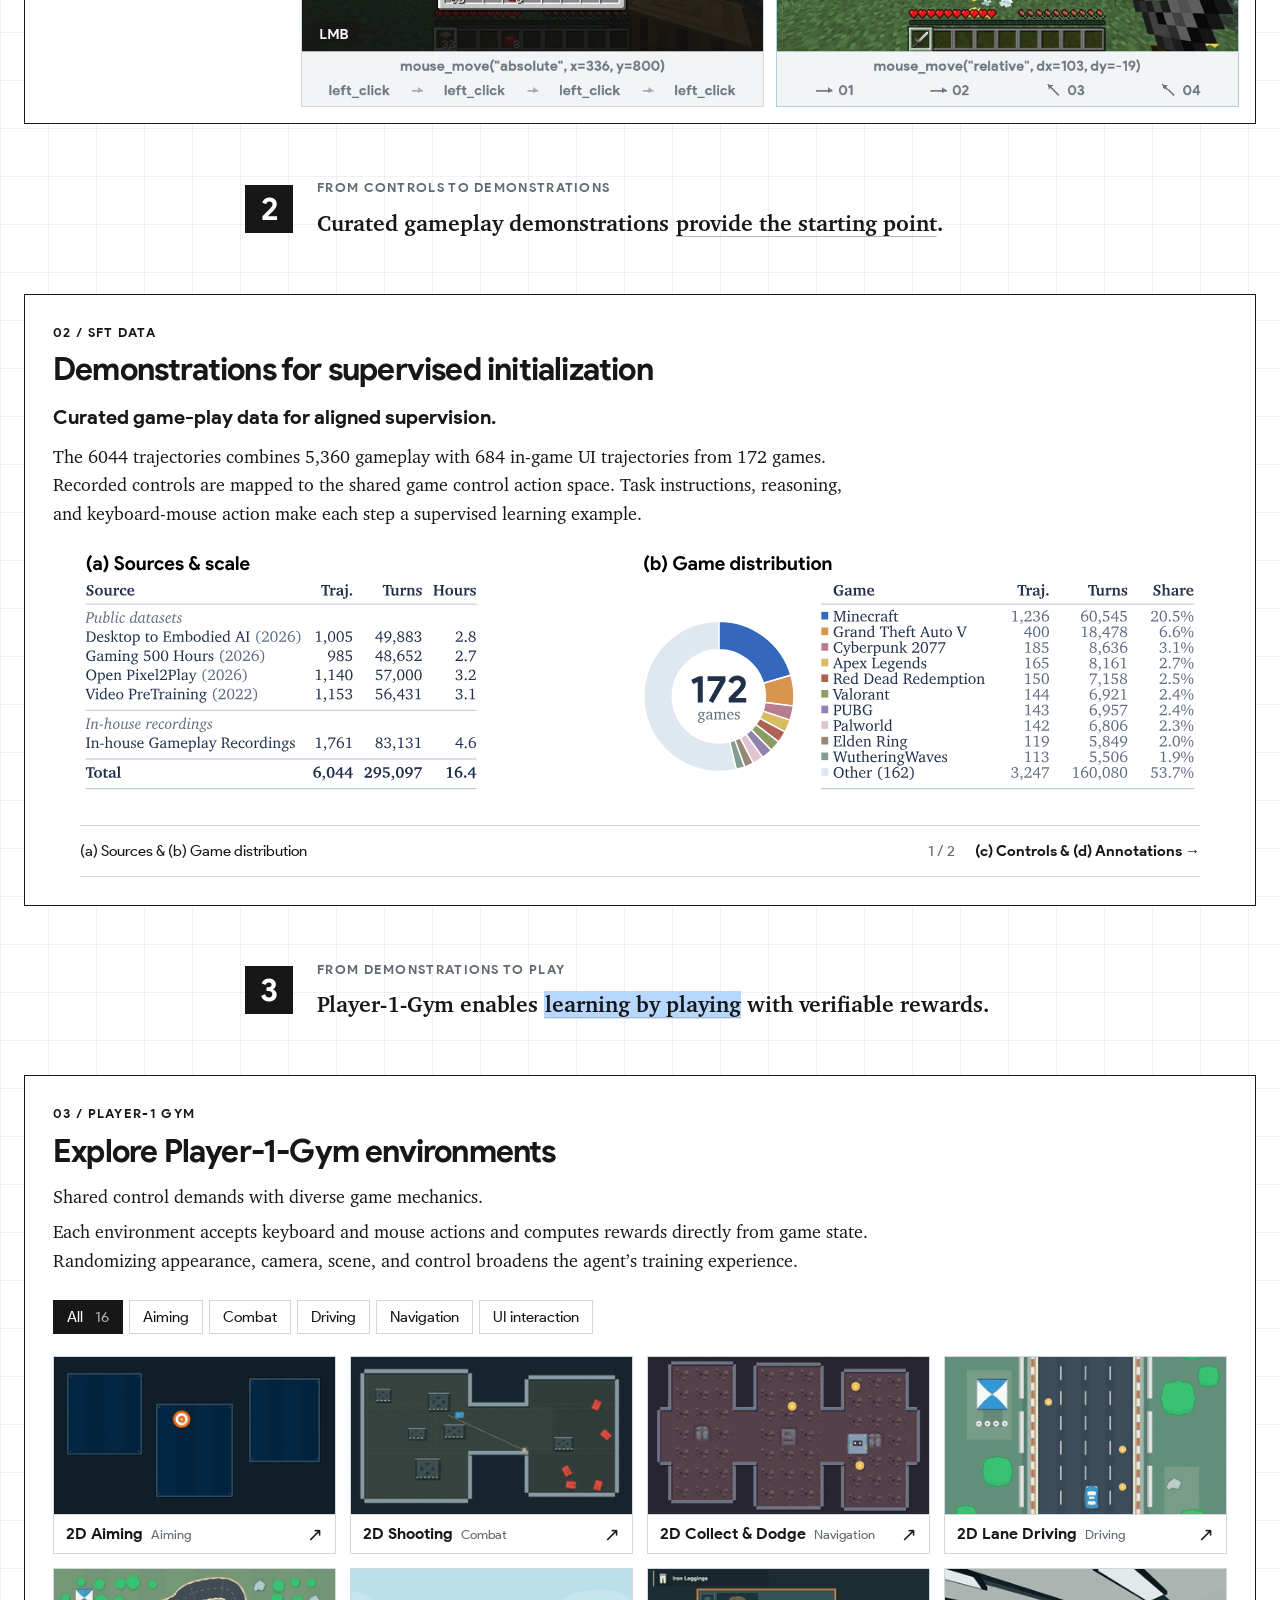
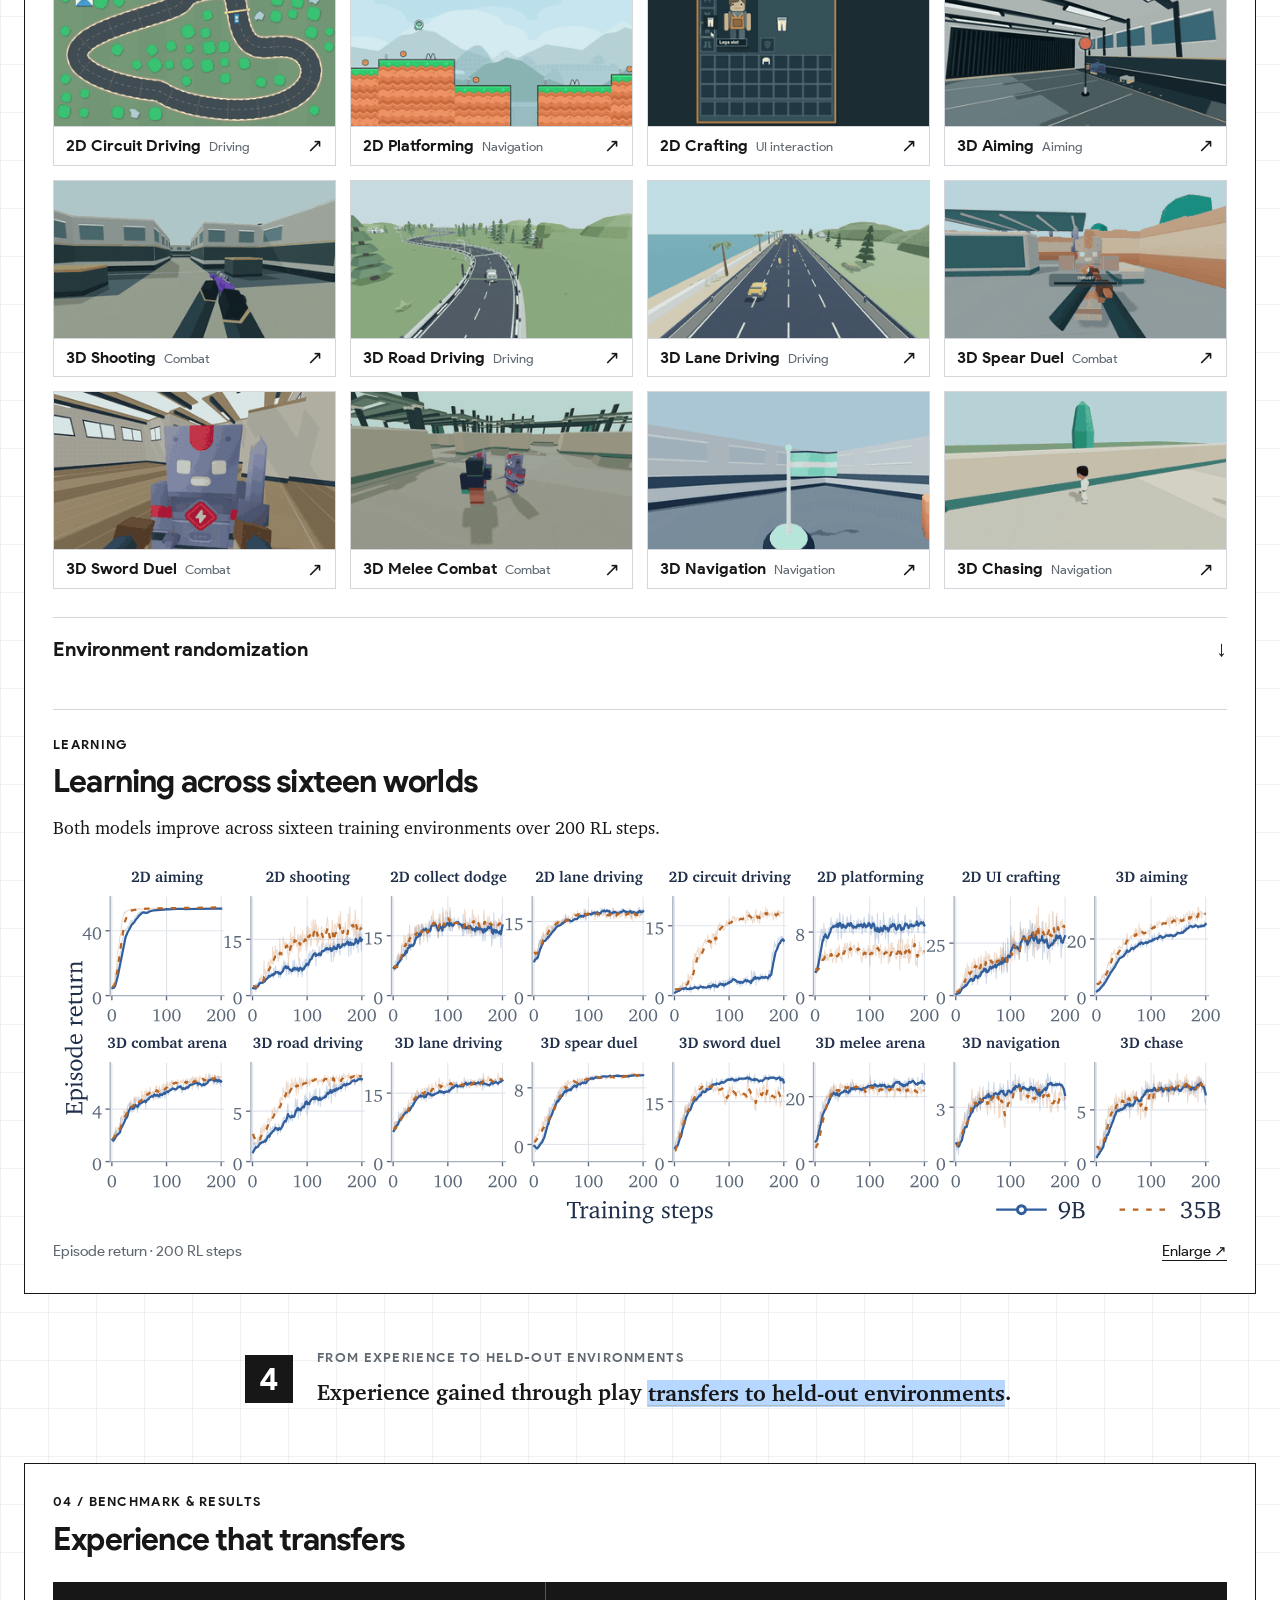
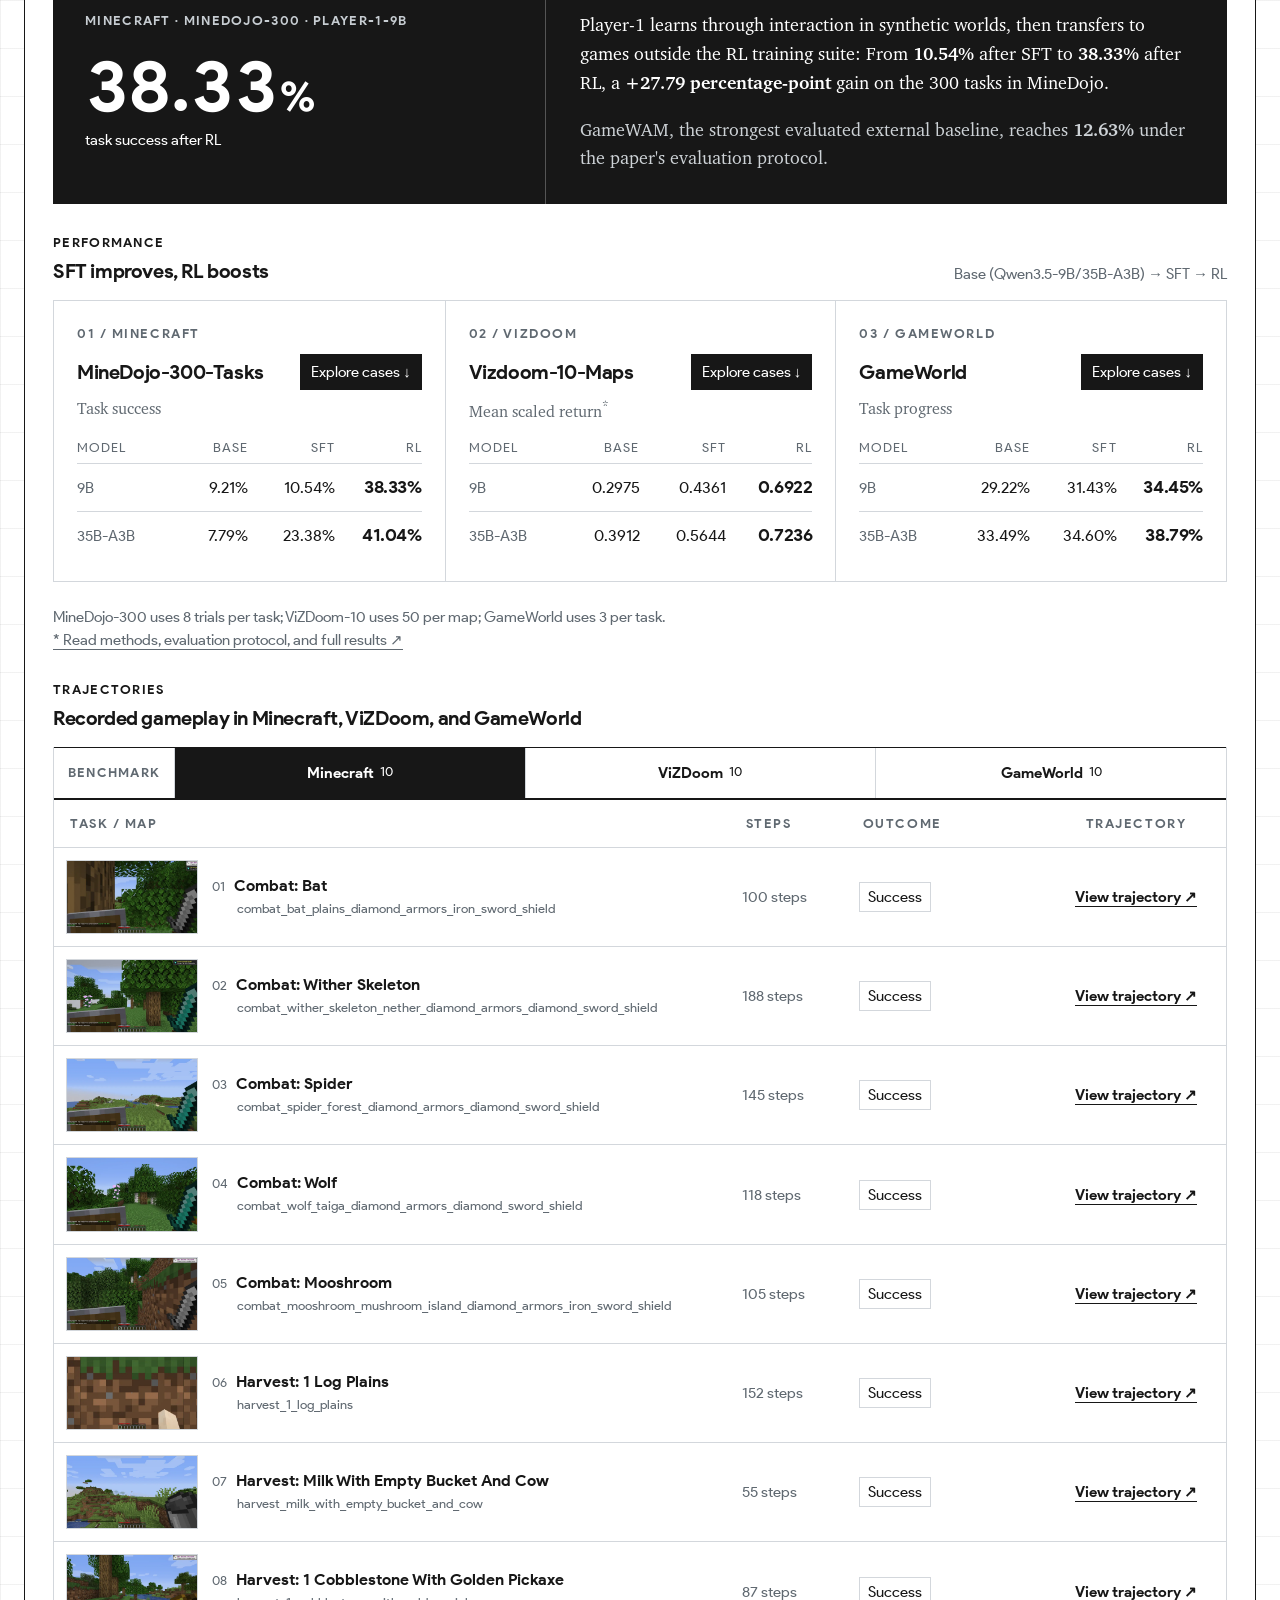
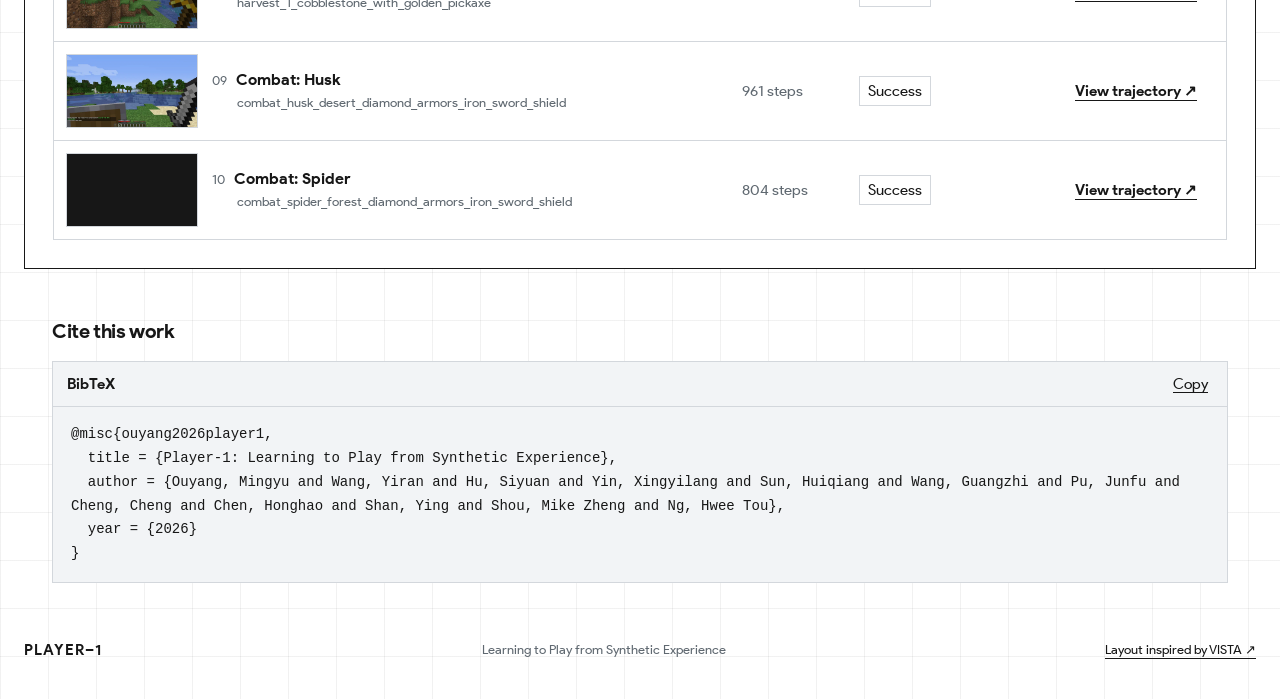
==== commit 46ce3275: "Add per-environment learning figure" ====
--- a/player-1/index.html
+++ b/player-1/index.html
@@ -5,7 +5,7 @@
   <meta name="description" content="Player-1 learns game control from synthetic experience. Watch the agent, play sixteen synthetic environments, and explore its gameplay demonstrations.">
   <meta name="theme-color" content="#151515"><link rel="icon" href="data:,">
   <title>Player-1 · Learning to Play from Synthetic Experience</title>
-  <link rel="stylesheet" href="style.css?v=39292d953cb9"><script type="module" src="app.js?v=37491c741e80"></script><script type="module" src="trajectories.js?v=6312c3417fb0"></script><script type="module" src="method.js?v=ec0e2daeed19"></script><script type="module" src="figures.js?v=53323068d7bb"></script>
+  <link rel="stylesheet" href="style.css?v=aab9b01eb1b0"><script type="module" src="app.js?v=3fd879b0713a"></script><script type="module" src="trajectories.js?v=6312c3417fb0"></script><script type="module" src="method.js?v=ec0e2daeed19"></script><script type="module" src="figures.js?v=53323068d7bb"></script>
 </head>
 <body>
   <a class="skip" href="#play">Skip to interactive environments</a>
@@ -113,6 +113,12 @@
           <div class="randomization-scroll" role="region" aria-label="Environment randomization comparisons" tabindex="0"><div class="randomization-matrix"><div class="randomization-columns" aria-hidden="true"><span>Original</span><span>Appearance</span><span>Appearance + Camera</span><span>Appearance + Camera + Scene</span></div><section class="randomization-row" aria-label="2D Collect &amp; Dodge"><h4>2D Collect &amp; Dodge</h4><div class="randomization-cards"><figure class="randomization-card"><div class="randomization-media"><img data-gif="assets/gym-randomization/base_2d_arcade_planar-original.gif?v=8fe29f302083" data-poster="assets/gym-randomization/base_2d_arcade_planar-original.webp?v=d01f44e6e3a5" alt="2D Collect &amp; Dodge: Original" width="320" height="180" loading="lazy" decoding="async"></div><figcaption class="sr-only">2D Collect &amp; Dodge: Original</figcaption></figure><figure class="randomization-card"><div class="randomization-media"><img data-gif="assets/gym-randomization/base_2d_arcade_planar-appearance.gif?v=8ffc9d05452c" data-poster="assets/gym-randomization/base_2d_arcade_planar-appearance.webp?v=bb3a71644865" alt="2D Collect &amp; Dodge: Appearance" width="320" height="180" loading="lazy" decoding="async"></div><figcaption class="sr-only">2D Collect &amp; Dodge: Appearance</figcaption></figure><figure class="randomization-card"><div class="randomization-media"><img data-gif="assets/gym-randomization/base_2d_arcade_planar-appearance-camera.gif?v=655052eb91a1" data-poster="assets/gym-randomization/base_2d_arcade_planar-appearance-camera.webp?v=dda21612cc0a" alt="2D Collect &amp; Dodge: Appearance + Camera" width="320" height="180" loading="lazy" decoding="async"></div><figcaption class="sr-only">2D Collect &amp; Dodge: Appearance + Camera</figcaption></figure><figure class="randomization-card"><div class="randomization-media"><img data-gif="assets/gym-randomization/base_2d_arcade_planar-appearance-camera-scene.gif?v=488ee3d23b88" data-poster="assets/gym-randomization/base_2d_arcade_planar-appearance-camera-scene.webp?v=6dd06105f43e" alt="2D Collect &amp; Dodge: Appearance + Camera + Scene" width="320" height="180" loading="lazy" decoding="async"></div><figcaption class="sr-only">2D Collect &amp; Dodge: Appearance + Camera + Scene</figcaption></figure></div></section><section class="randomization-row" aria-label="2D Platforming"><h4>2D Platforming</h4><div class="randomization-cards"><figure class="randomization-card"><div class="randomization-media"><img data-gif="assets/gym-randomization/base_2d_platform-original.gif?v=7a7896299b57" data-poster="assets/gym-randomization/base_2d_platform-original.webp?v=f845f027063c" alt="2D Platforming: Original" width="320" height="180" loading="lazy" decoding="async"></div><figcaption class="sr-only">2D Platforming: Original</figcaption></figure><figure class="randomization-card"><div class="randomization-media"><img data-gif="assets/gym-randomization/base_2d_platform-appearance.gif?v=a6ef3f07c22e" data-poster="assets/gym-randomization/base_2d_platform-appearance.webp?v=902630aed01a" alt="2D Platforming: Appearance" width="320" height="180" loading="lazy" decoding="async"></div><figcaption class="sr-only">2D Platforming: Appearance</figcaption></figure><figure class="randomization-card"><div class="randomization-media"><img data-gif="assets/gym-randomization/base_2d_platform-appearance-camera.gif?v=d569e8a10d82" data-poster="assets/gym-randomization/base_2d_platform-appearance-camera.webp?v=dc7c68278ad9" alt="2D Platforming: Appearance + Camera" width="320" height="180" loading="lazy" decoding="async"></div><figcaption class="sr-only">2D Platforming: Appearance + Camera</figcaption></figure><figure class="randomization-card"><div class="randomization-media"><img data-gif="assets/gym-randomization/base_2d_platform-appearance-camera-scene.gif?v=9f2a296e5f9f" data-poster="assets/gym-randomization/base_2d_platform-appearance-camera-scene.webp?v=f6298b3b37d1" alt="2D Platforming: Appearance + Camera + Scene" width="320" height="180" loading="lazy" decoding="async"></div><figcaption class="sr-only">2D Platforming: Appearance + Camera + Scene</figcaption></figure></div></section><section class="randomization-row" aria-label="3D Lane Driving"><h4>3D Lane Driving</h4><div class="randomization-cards"><figure class="randomization-card"><div class="randomization-media"><img data-gif="assets/gym-randomization/base_3d_drive_lane-original.gif?v=96c2d40c3a43" data-poster="assets/gym-randomization/base_3d_drive_lane-original.webp?v=2bf804d0e430" alt="3D Lane Driving: Original" width="320" height="180" loading="lazy" decoding="async"></div><figcaption class="sr-only">3D Lane Driving: Original</figcaption></figure><figure class="randomization-card"><div class="randomization-media"><img data-gif="assets/gym-randomization/base_3d_drive_lane-appearance.gif?v=322029c6bd56" data-poster="assets/gym-randomization/base_3d_drive_lane-appearance.webp?v=3e40a8f58b63" alt="3D Lane Driving: Appearance" width="320" height="180" loading="lazy" decoding="async"></div><figcaption class="sr-only">3D Lane Driving: Appearance</figcaption></figure><figure class="randomization-card"><div class="randomization-media"><img data-gif="assets/gym-randomization/base_3d_drive_lane-appearance-camera.gif?v=b2b7bd7b01f4" data-poster="assets/gym-randomization/base_3d_drive_lane-appearance-camera.webp?v=6fece979d1ad" alt="3D Lane Driving: Appearance + Camera" width="320" height="180" loading="lazy" decoding="async"></div><figcaption class="sr-only">3D Lane Driving: Appearance + Camera</figcaption></figure><figure class="randomization-card"><div class="randomization-media"><img data-gif="assets/gym-randomization/base_3d_drive_lane-appearance-camera-scene.gif?v=b4ff5961781a" data-poster="assets/gym-randomization/base_3d_drive_lane-appearance-camera-scene.webp?v=5f47d4f30f49" alt="3D Lane Driving: Appearance + Camera + Scene" width="320" height="180" loading="lazy" decoding="async"></div><figcaption class="sr-only">3D Lane Driving: Appearance + Camera + Scene</figcaption></figure></div></section><section class="randomization-row" aria-label="3D Chasing"><h4>3D Chasing</h4><div class="randomization-cards"><figure class="randomization-card"><div class="randomization-media"><img data-gif="assets/gym-randomization/base_3d_navigate_chase-original.gif?v=ad4268145029" data-poster="assets/gym-randomization/base_3d_navigate_chase-original.webp?v=686ac4e91b7a" alt="3D Chasing: Original" width="320" height="180" loading="lazy" decoding="async"></div><figcaption class="sr-only">3D Chasing: Original</figcaption></figure><figure class="randomization-card"><div class="randomization-media"><img data-gif="assets/gym-randomization/base_3d_navigate_chase-appearance.gif?v=d614aec6aa79" data-poster="assets/gym-randomization/base_3d_navigate_chase-appearance.webp?v=901441d94e27" alt="3D Chasing: Appearance" width="320" height="180" loading="lazy" decoding="async"></div><figcaption class="sr-only">3D Chasing: Appearance</figcaption></figure><figure class="randomization-card"><div class="randomization-media"><img data-gif="assets/gym-randomization/base_3d_navigate_chase-appearance-camera.gif?v=e6a41cb90d1c" data-poster="assets/gym-randomization/base_3d_navigate_chase-appearance-camera.webp?v=319a147a1e9e" alt="3D Chasing: Appearance + Camera" width="320" height="180" loading="lazy" decoding="async"></div><figcaption class="sr-only">3D Chasing: Appearance + Camera</figcaption></figure><figure class="randomization-card"><div class="randomization-media"><img data-gif="assets/gym-randomization/base_3d_navigate_chase-appearance-camera-scene.gif?v=ee80d36ea1c9" data-poster="assets/gym-randomization/base_3d_navigate_chase-appearance-camera-scene.webp?v=7b087b16d724" alt="3D Chasing: Appearance + Camera + Scene" width="320" height="180" loading="lazy" decoding="async"></div><figcaption class="sr-only">3D Chasing: Appearance + Camera + Scene</figcaption></figure></div></section></div></div>
         </div>
       </details>
+      <section class="learning-section" id="learning" aria-labelledby="learning-heading">
+        <p class="eyebrow">LEARNING</p>
+        <h3 id="learning-heading">Learning across sixteen worlds</h3>
+        <p class="learning-description">Both models improve across sixteen training environments over 200 RL steps.</p>
+        <figure class="learning-figure"><div class="learning-plot-scroll" role="region" aria-label="Learning curves across sixteen environments" tabindex="0"><img id="learning-image" src="assets/learning-curves/all.svg?v=cd501a1f689d" alt="Episode returns for 9B and 35B-A3B across sixteen training environments over 200 RL steps" width="396" height="122" loading="lazy" decoding="async" draggable="false"></div><figcaption class="learning-footer"><span>Episode return · 200 RL steps</span><button type="button" id="enlarge-learning" aria-haspopup="dialog" aria-controls="learning-dialog">Enlarge ↗</button></figcaption></figure>
+      </section>
     </section>
     <div class="section-intro" id="results-intro"><span class="section-intro-number">4</span><div class="section-intro-copy"><span class="eyebrow">FROM EXPERIENCE TO HELD-OUT ENVIRONMENTS</span><p>Experience gained through play <strong>transfers to held-out environments</strong>.</p></div></div>
     <section class="panel research-results" id="results" aria-labelledby="results-heading">
@@ -172,5 +178,9 @@
     <div class="game-toolbar"><div><span id="game-number" class="mono">01 / 16</span><h3 id="game-title">2D Aiming</h3></div><div class="game-actions"><span class="status" id="status" role="status">Ready to play</span><button id="pause" disabled>Pause</button><button id="reset" disabled>Restart</button><button id="perturb" disabled title="Randomize appearance, camera, scene and controls">Perturb</button><button id="close-game" aria-label="Close environment">Close ×</button></div></div>
     <div class="modal-body"><div class="modal-play"><div class="game-window" id="game-window"><img class="game-poster" id="game-poster" src="assets/base_2d_aim.webp" alt="2D Aiming preview" width="854" height="480"><div class="stage-cover" id="stage-cover"><span class="eyebrow" id="cover-caption">PLAY THE TRAINING ENVIRONMENT</span><button class="button dark" id="start">Play 2D Aiming →</button><p id="cover-note">Click to begin · Mouse & keyboard</p></div></div><div class="game-help"><p><strong>Controls</strong> <span id="controls"></span></p><p class="muted">Click inside the game to focus. Esc pauses. Restart replays the same seed. Mouse and keyboard recommended.</p></div></div><aside class="metric-sidebar" aria-label="Live environment metrics"><div class="metric-heading"><span class="eyebrow">LIVE FEEDBACK</span><span id="seed-label"></span></div><div class="metrics"><div><span>Score</span><output id="score">—</output></div><div><span>Episode reward</span><output id="episode-reward">—</output></div><div><span>Latest step reward</span><output id="step-reward">—</output></div></div><dl class="details" id="details"></dl><p class="metric-note">Native game rewards.<br>Each environment has its own score scale.</p></aside></div>
   </dialog>
+  <dialog id="learning-dialog" aria-label="Enlarged learning curves">
+    <div class="learning-zoom-toolbar"><button type="button" id="close-learning" aria-label="Close learning curves" autofocus>Close ×</button></div>
+    <div class="learning-zoom-view" role="region" aria-label="Enlarged learning curves" tabindex="0"><img id="learning-zoom-image" alt="" draggable="false"></div>
+  </dialog>
 </body>
 </html>
--- a/player-1/style.css
+++ b/player-1/style.css
@@ -295,3 +295,20 @@
 .randomization-media img.is-ready{opacity:1}
 @media(max-width:1050px){.gym-randomization{margin:0 20px 20px}}
 @media(max-width:760px){.gym-randomization{margin:0 17px 20px}.gym-randomization>summary{font-size:var(--copy-size);padding:14px 0}.randomization-dimensions{grid-template-columns:repeat(2,minmax(0,1fr));gap:12px}.randomization-columns,.randomization-cards{gap:10px}}
+
+/* Learning across the training environments. */
+.learning-section{margin:0 28px 28px;padding-top:25px;border-top:1px solid var(--line)}
+.learning-section h3{margin:8px 0 14px;font-size:var(--section-title-size);letter-spacing:-.8px;line-height:1.2}
+.learning-description{font-family:var(--serif);font-size:var(--body-size);line-height:1.6;margin-bottom:22px}
+.learning-figure{margin:0}
+.learning-plot-scroll{max-width:100%;overflow-x:auto;overscroll-behavior-x:contain;scrollbar-width:thin}
+.learning-figure img{display:block;width:100%;height:auto}
+.learning-footer{display:flex;align-items:center;justify-content:space-between;gap:16px;margin-top:12px;color:var(--muted);font-size:var(--ui-size);line-height:1.5}
+.learning-footer>button{border:0;padding:2px 0;color:var(--ink);text-decoration:underline;text-underline-offset:4px;background:transparent}
+#learning-dialog{width:min(1440px,calc(100% - 40px));max-width:none;max-height:calc(100dvh - 40px);padding:0;border:1px solid var(--ink);background:var(--paper)}
+#learning-dialog::backdrop{background:#0009;backdrop-filter:blur(5px)}
+.learning-zoom-toolbar{display:flex;justify-content:flex-end;padding:12px 16px;border-bottom:1px solid var(--line)}
+.learning-zoom-view{max-height:calc(100dvh - 110px);overflow:auto;overscroll-behavior-x:contain;padding:12px 24px}
+.learning-zoom-view img{display:block;width:auto;height:min(420px,calc(100dvh - 160px));max-width:none}
+@media(max-width:1050px){.learning-section{margin-inline:20px}}
+@media(max-width:760px){.learning-section{margin:0 17px 22px;padding-top:20px}.learning-description{margin-bottom:16px}.learning-figure img{width:auto;max-width:none;height:280px}.learning-footer{gap:12px;font-size:var(--label-size)}.learning-footer>button{min-height:44px;flex:none}.learning-zoom-view{padding:8px 12px}.learning-zoom-view img{height:min(320px,calc(100dvh - 140px))}#learning-dialog{width:calc(100% - 24px)}}
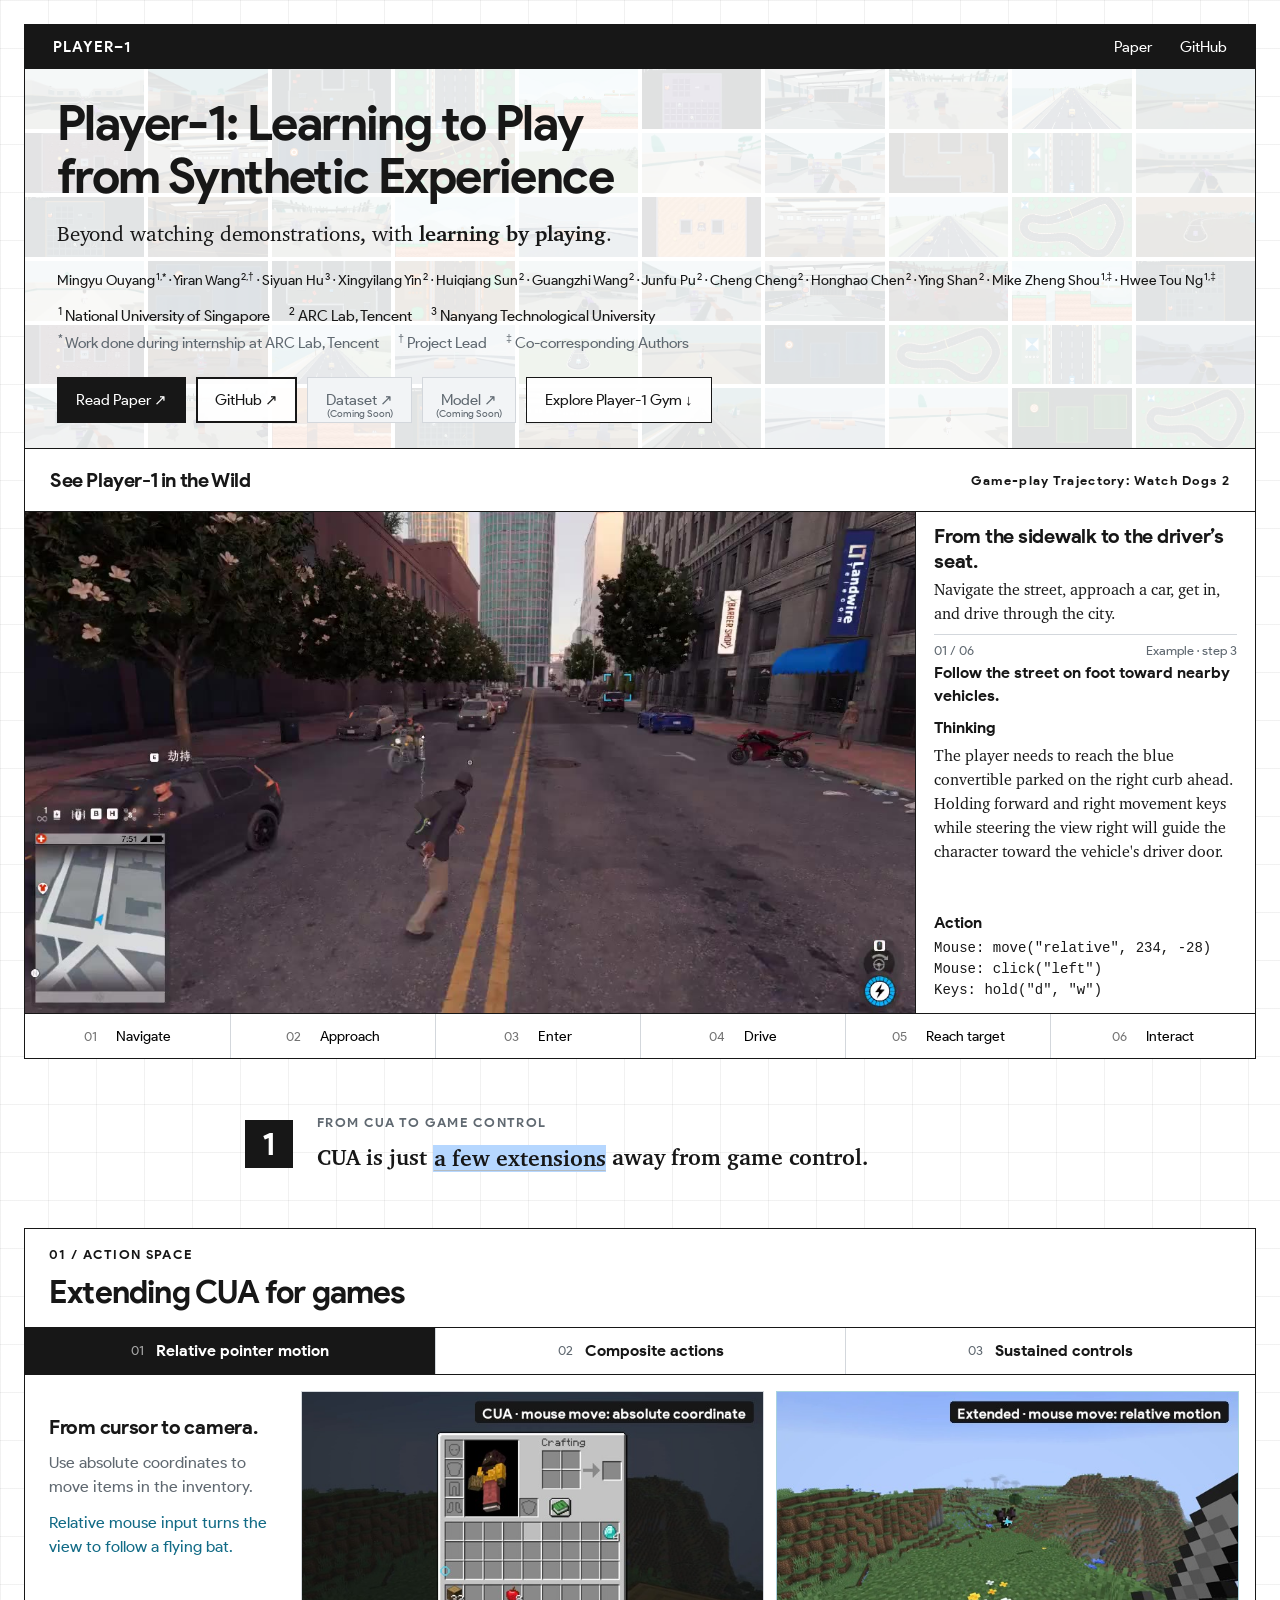
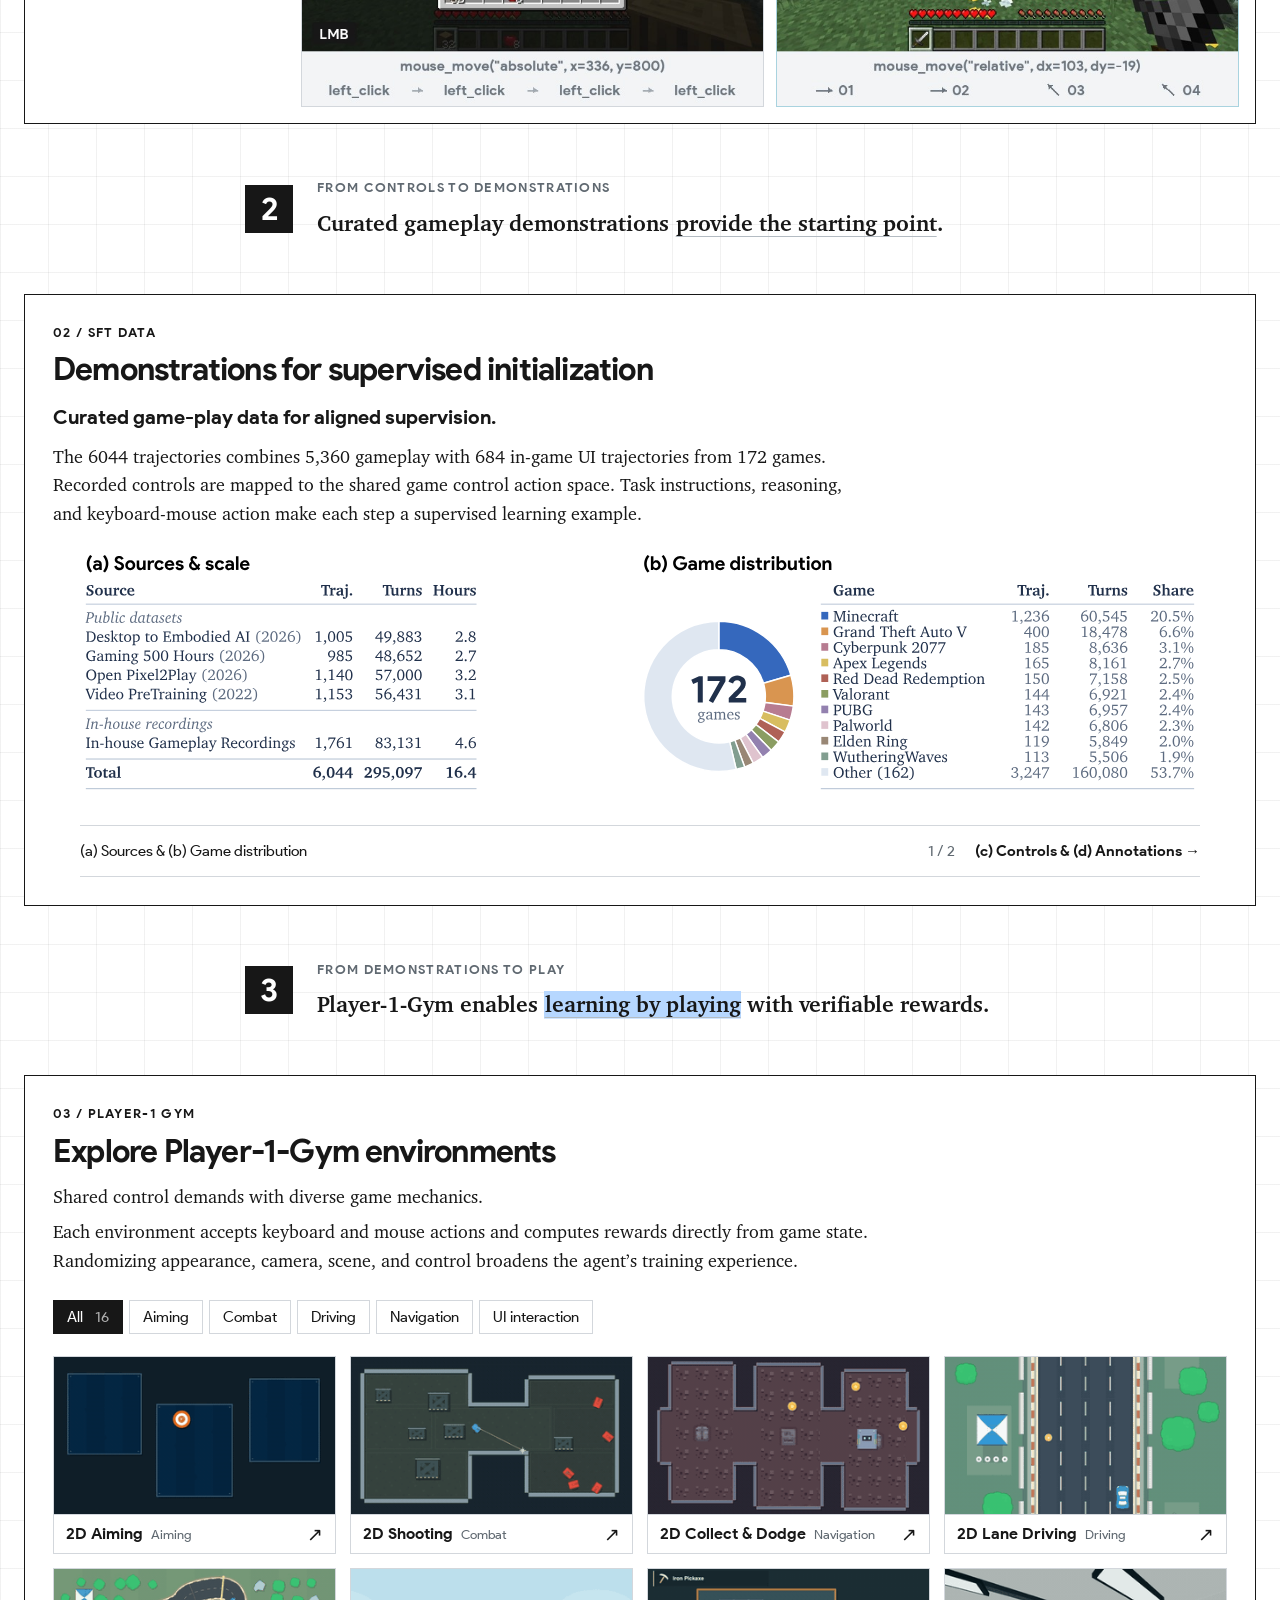
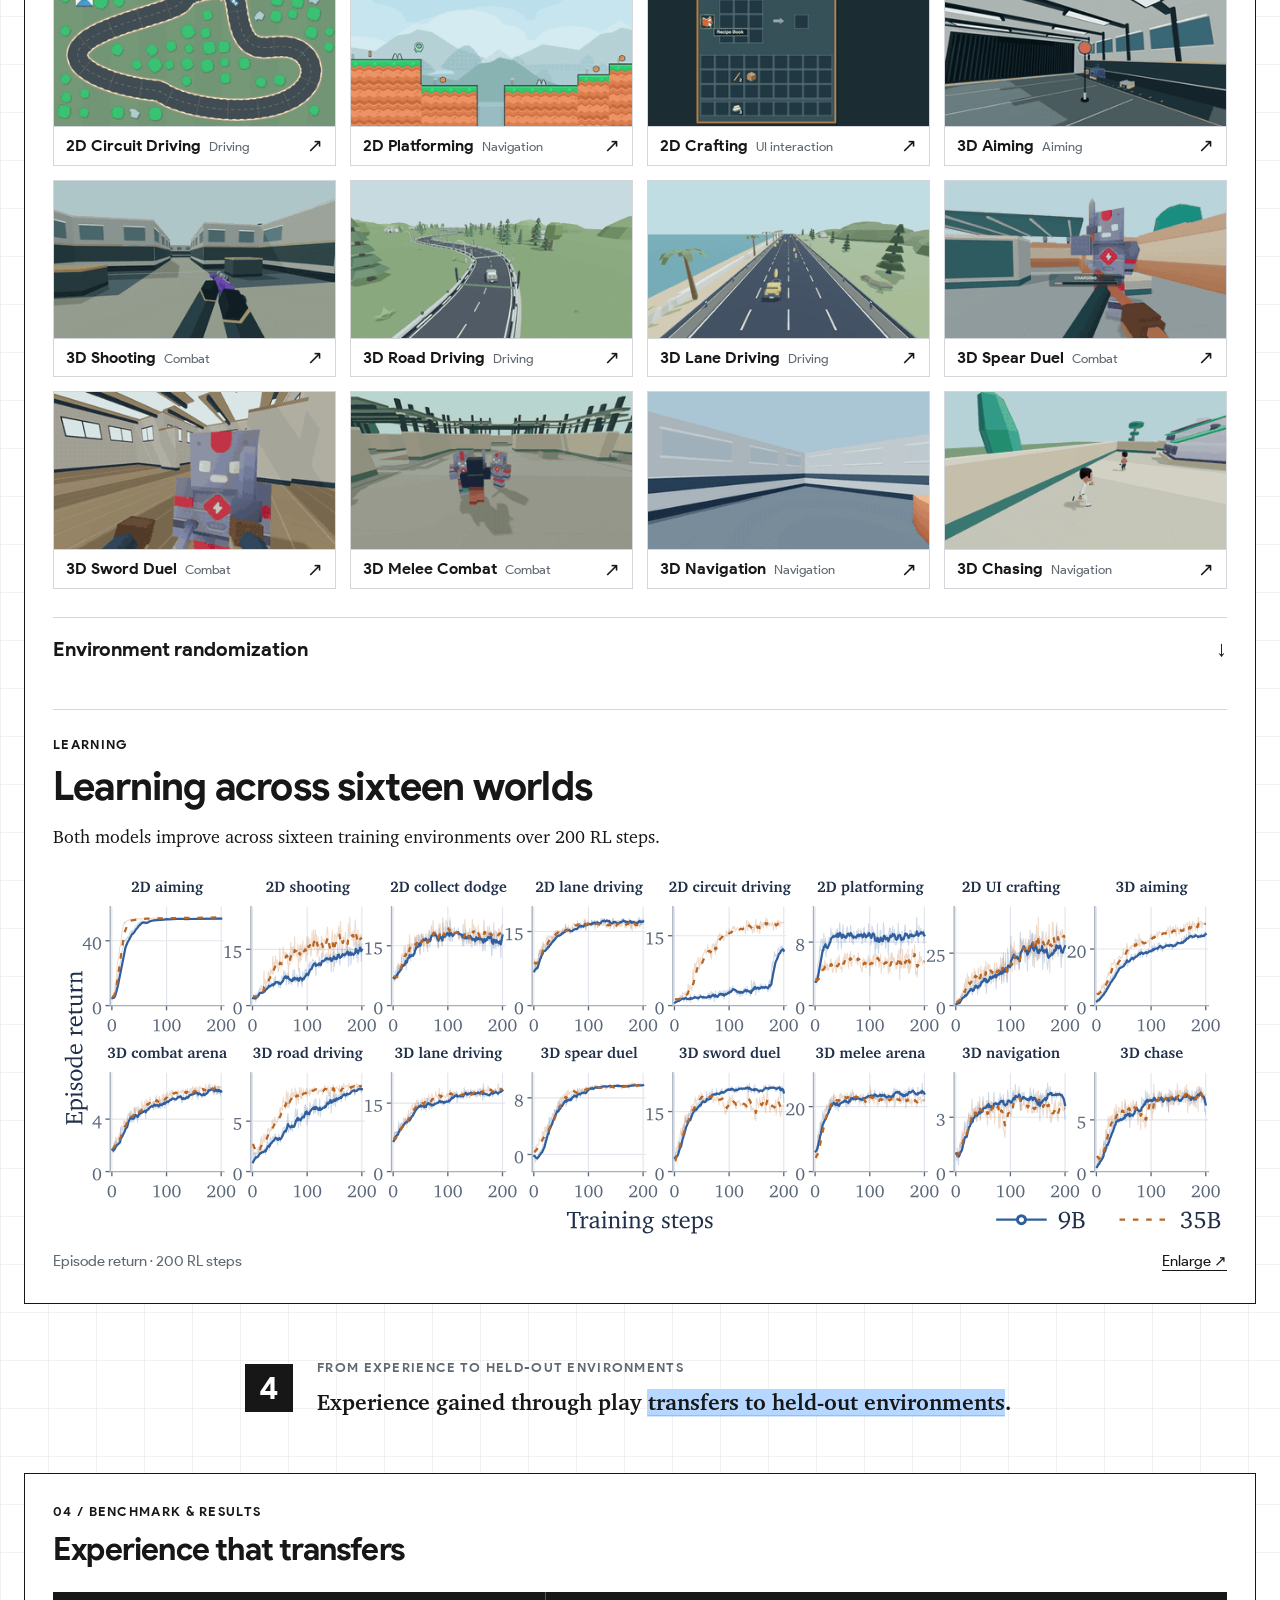
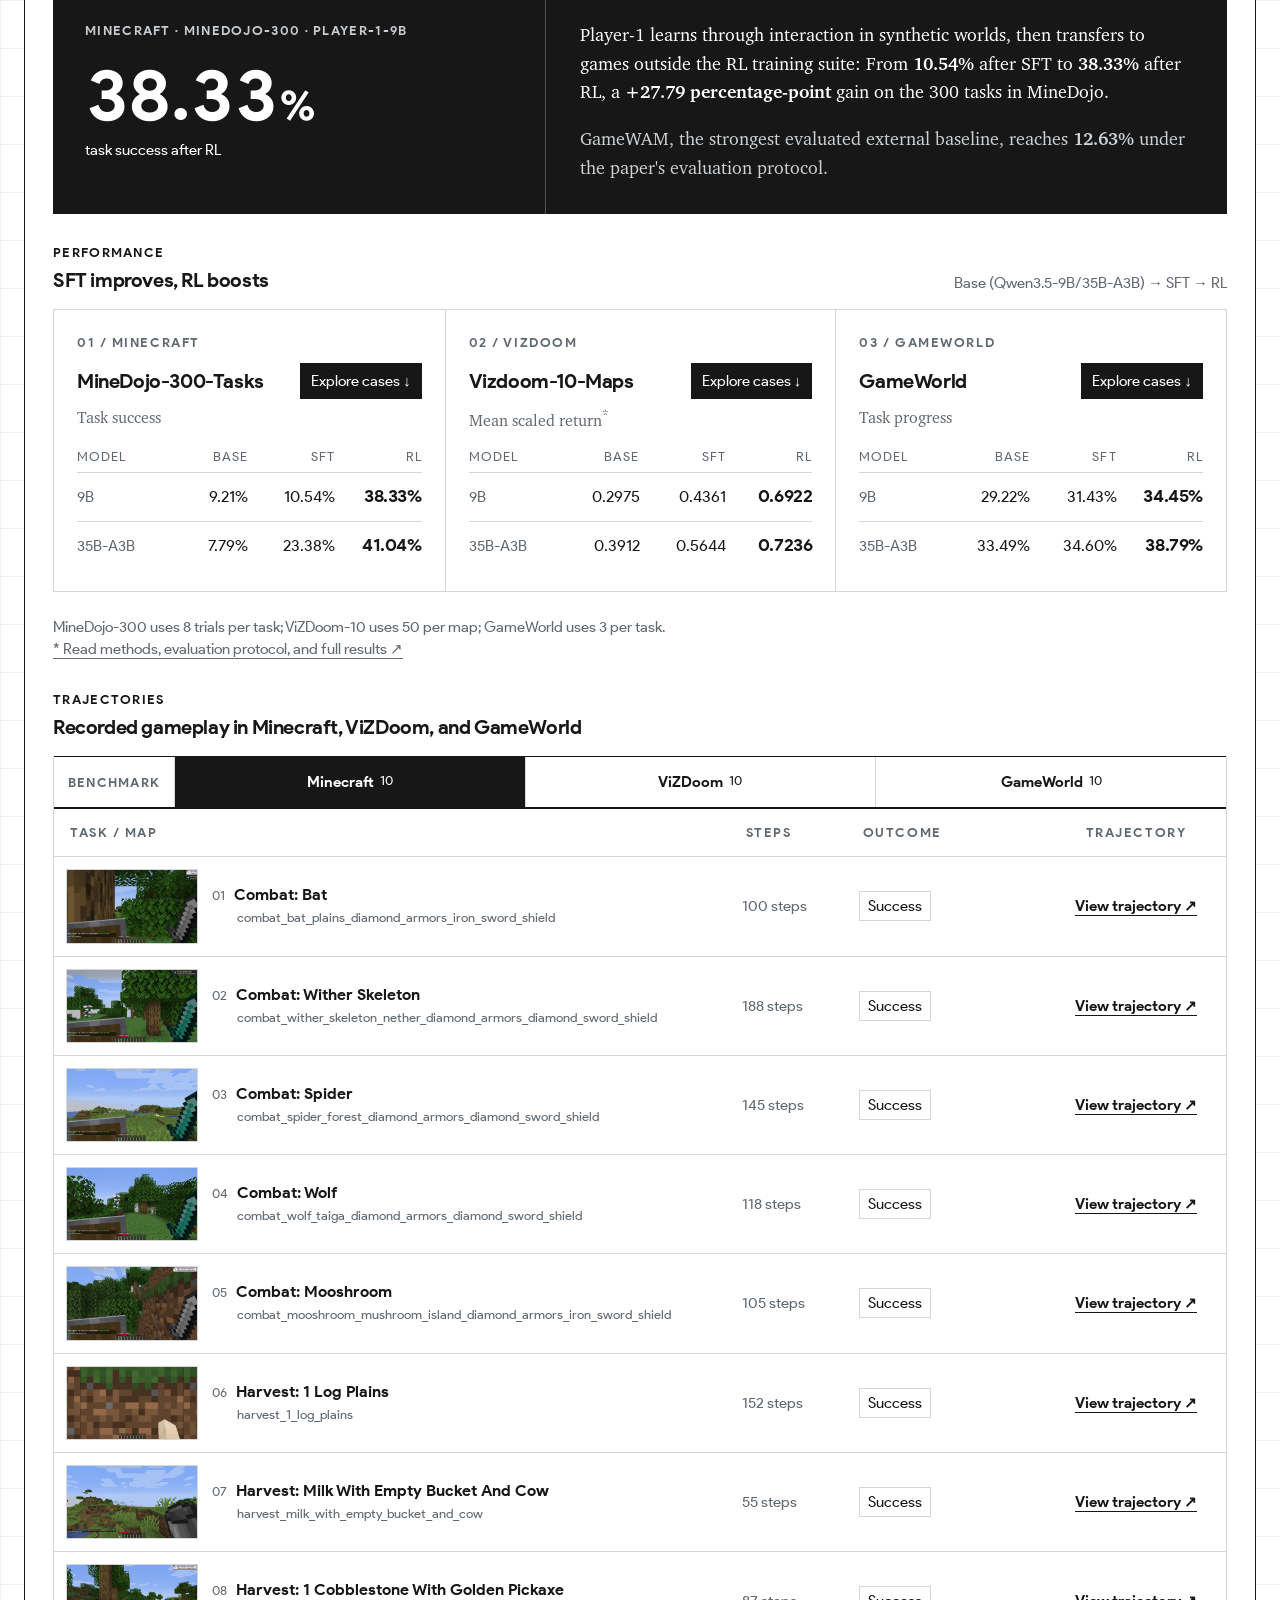
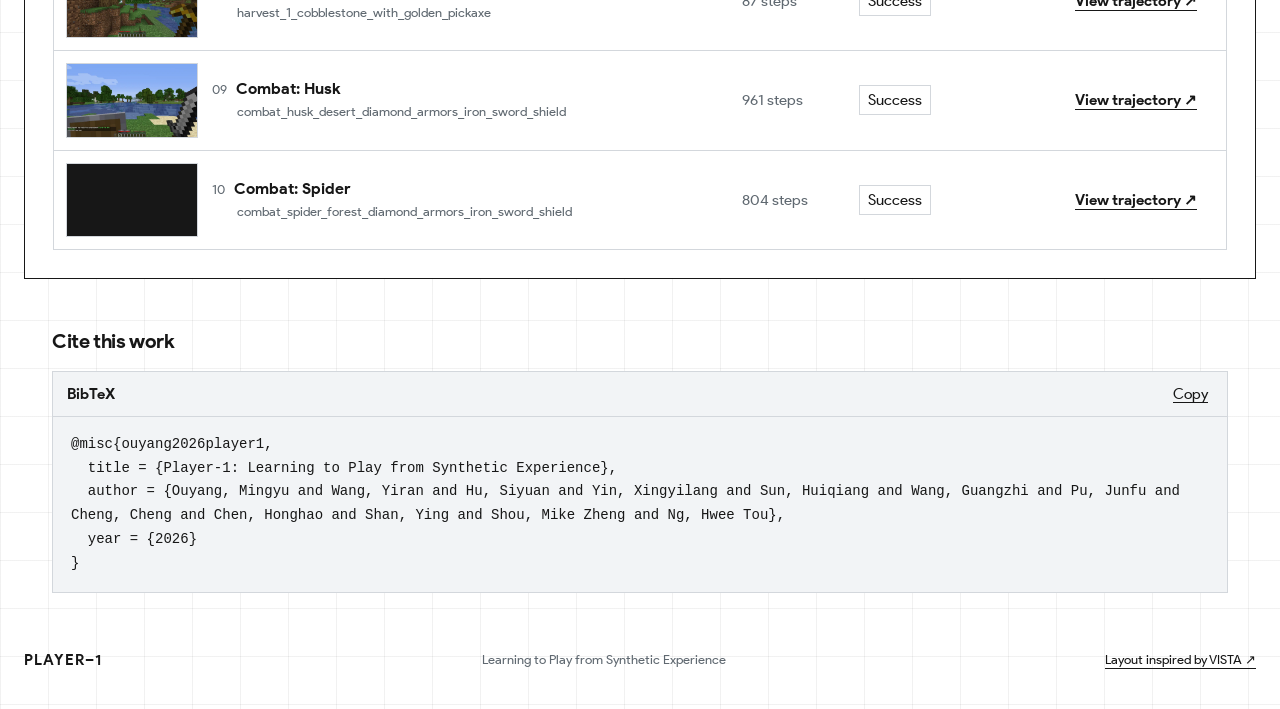
==== commit c1c9557c: "Align learning section typography" ====
--- a/player-1/index.html
+++ b/player-1/index.html
@@ -5,7 +5,7 @@
   <meta name="description" content="Player-1 learns game control from synthetic experience. Watch the agent, play sixteen synthetic environments, and explore its gameplay demonstrations.">
   <meta name="theme-color" content="#151515"><link rel="icon" href="data:,">
   <title>Player-1 · Learning to Play from Synthetic Experience</title>
-  <link rel="stylesheet" href="style.css?v=aab9b01eb1b0"><script type="module" src="app.js?v=3fd879b0713a"></script><script type="module" src="trajectories.js?v=6312c3417fb0"></script><script type="module" src="method.js?v=ec0e2daeed19"></script><script type="module" src="figures.js?v=53323068d7bb"></script>
+  <link rel="stylesheet" href="style.css?v=88f70bace634"><script type="module" src="app.js?v=3fd879b0713a"></script><script type="module" src="trajectories.js?v=6312c3417fb0"></script><script type="module" src="method.js?v=ec0e2daeed19"></script><script type="module" src="figures.js?v=53323068d7bb"></script>
 </head>
 <body>
   <a class="skip" href="#play">Skip to interactive environments</a>
--- a/player-1/style.css
+++ b/player-1/style.css
@@ -298,7 +298,7 @@
 
 /* Learning across the training environments. */
 .learning-section{margin:0 28px 28px;padding-top:25px;border-top:1px solid var(--line)}
-.learning-section h3{margin:8px 0 14px;font-size:var(--section-title-size);letter-spacing:-.8px;line-height:1.2}
+.learning-section h3{margin:8px 0 14px;font-size:40px;letter-spacing:-.8px;line-height:1.2}
 .learning-description{font-family:var(--serif);font-size:var(--body-size);line-height:1.6;margin-bottom:22px}
 .learning-figure{margin:0}
 .learning-plot-scroll{max-width:100%;overflow-x:auto;overscroll-behavior-x:contain;scrollbar-width:thin}
@@ -311,4 +311,4 @@
 .learning-zoom-view{max-height:calc(100dvh - 110px);overflow:auto;overscroll-behavior-x:contain;padding:12px 24px}
 .learning-zoom-view img{display:block;width:auto;height:min(420px,calc(100dvh - 160px));max-width:none}
 @media(max-width:1050px){.learning-section{margin-inline:20px}}
-@media(max-width:760px){.learning-section{margin:0 17px 22px;padding-top:20px}.learning-description{margin-bottom:16px}.learning-figure img{width:auto;max-width:none;height:280px}.learning-footer{gap:12px;font-size:var(--label-size)}.learning-footer>button{min-height:44px;flex:none}.learning-zoom-view{padding:8px 12px}.learning-zoom-view img{height:min(320px,calc(100dvh - 140px))}#learning-dialog{width:calc(100% - 24px)}}
+@media(max-width:760px){.learning-section{margin:0 17px 22px;padding-top:20px}.learning-section h3{font-size:var(--section-title-size)}.learning-description{margin-bottom:16px}.learning-figure img{width:auto;max-width:none;height:280px}.learning-footer{gap:12px;font-size:var(--label-size)}.learning-footer>button{min-height:44px;flex:none}.learning-zoom-view{padding:8px 12px}.learning-zoom-view img{height:min(320px,calc(100dvh - 140px))}#learning-dialog{width:calc(100% - 24px)}}
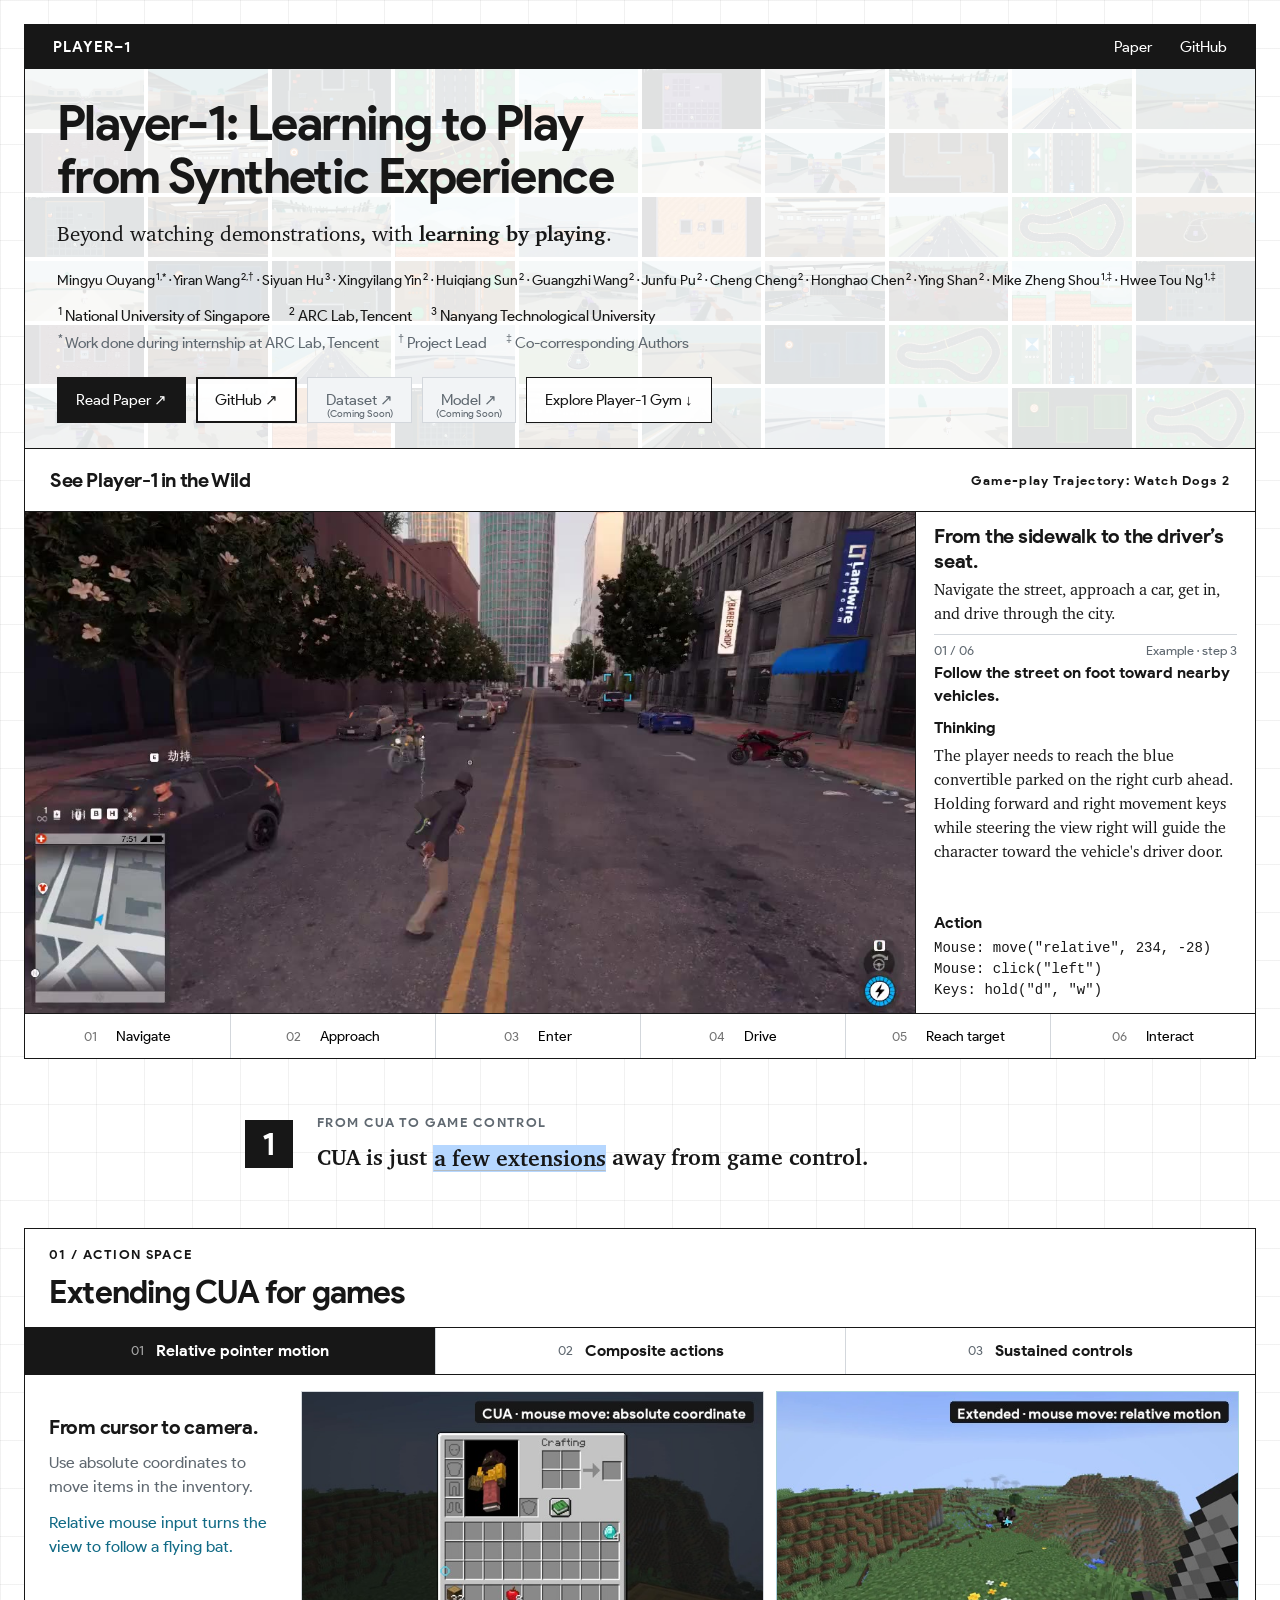
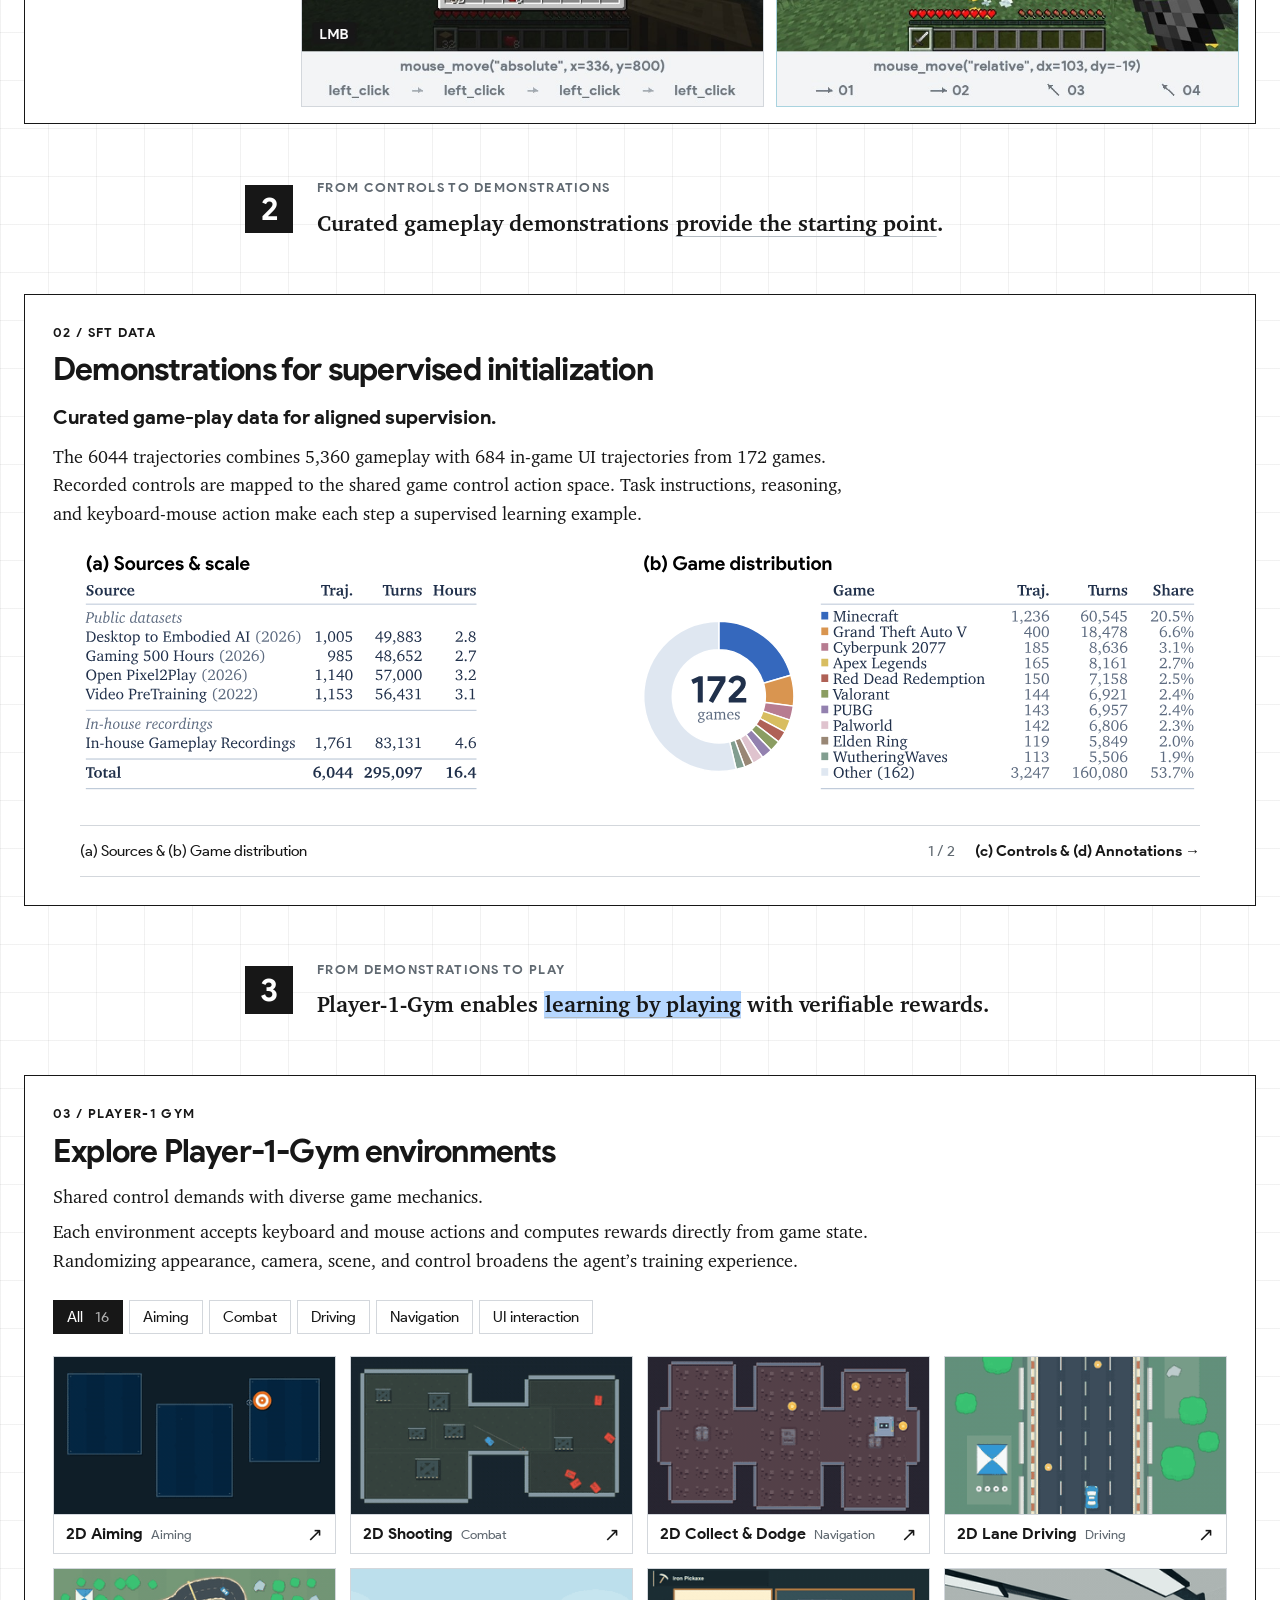
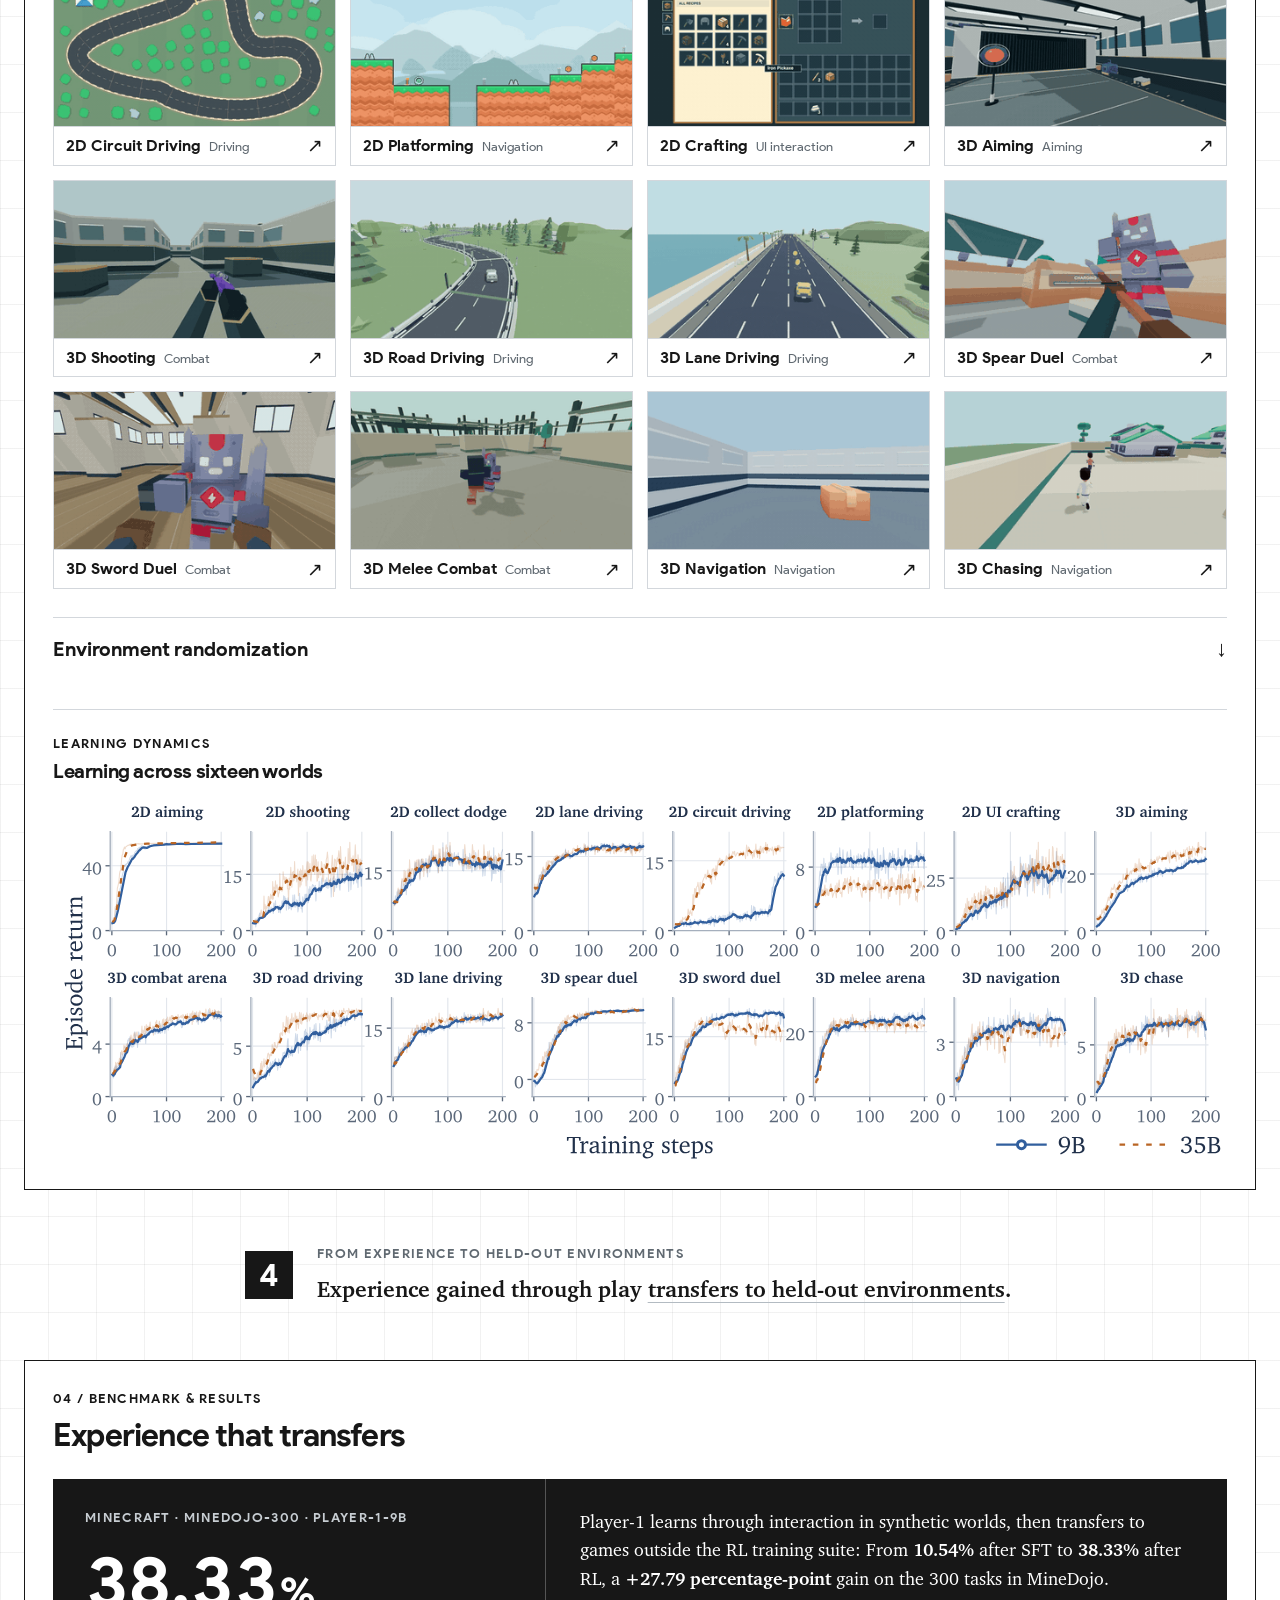
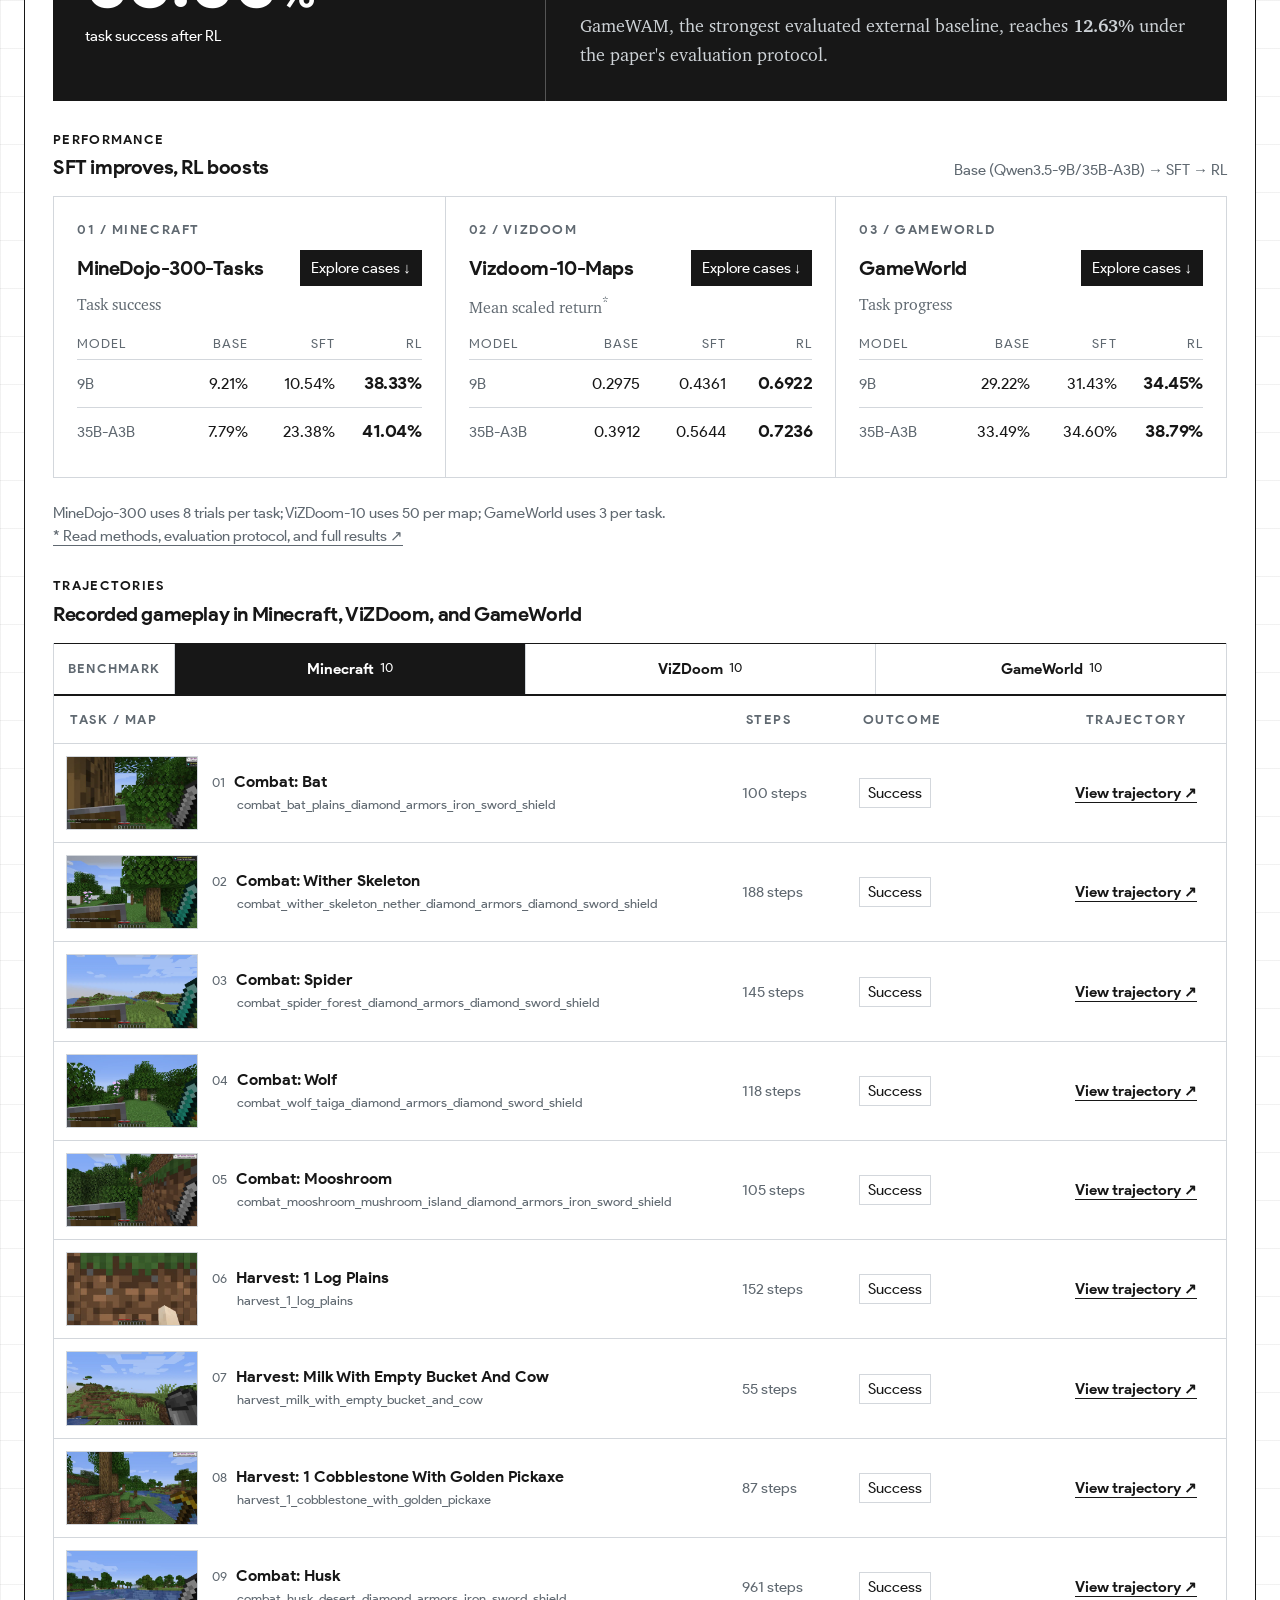
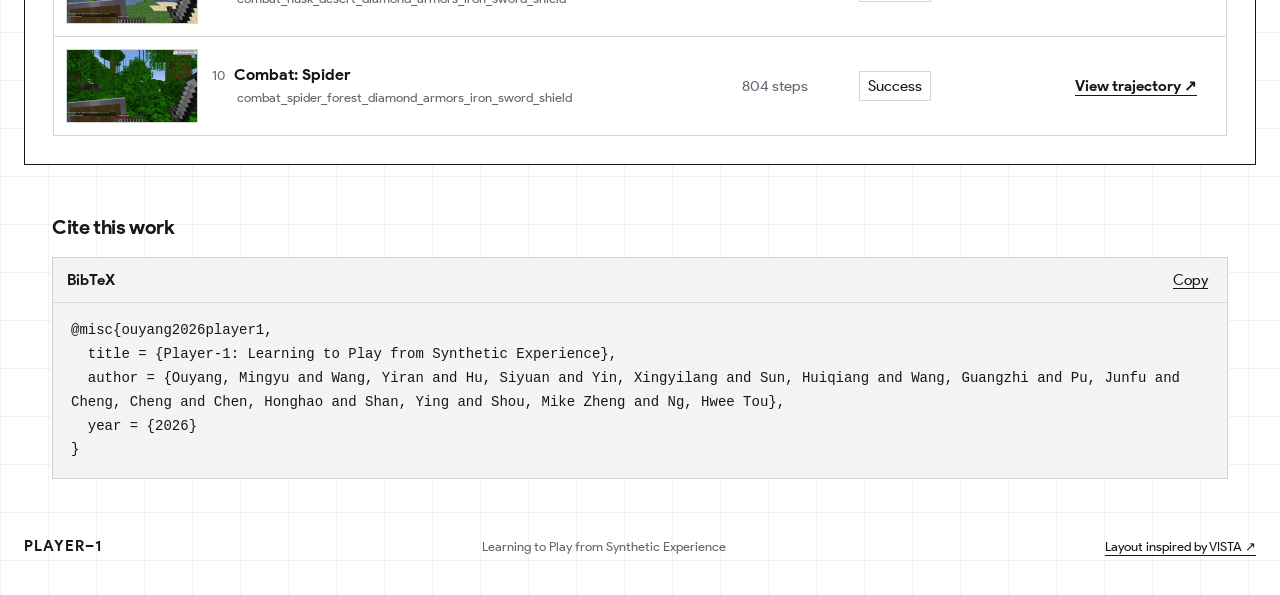
==== commit e7ec9969: "Compact learning figure presentation" ====
--- a/player-1/index.html
+++ b/player-1/index.html
@@ -5,7 +5,7 @@
   <meta name="description" content="Player-1 learns game control from synthetic experience. Watch the agent, play sixteen synthetic environments, and explore its gameplay demonstrations.">
   <meta name="theme-color" content="#151515"><link rel="icon" href="data:,">
   <title>Player-1 · Learning to Play from Synthetic Experience</title>
-  <link rel="stylesheet" href="style.css?v=88f70bace634"><script type="module" src="app.js?v=3fd879b0713a"></script><script type="module" src="trajectories.js?v=6312c3417fb0"></script><script type="module" src="method.js?v=ec0e2daeed19"></script><script type="module" src="figures.js?v=53323068d7bb"></script>
+  <link rel="stylesheet" href="style.css?v=82fbb0c00ea6"><script type="module" src="app.js?v=37491c741e80"></script><script type="module" src="trajectories.js?v=6312c3417fb0"></script><script type="module" src="method.js?v=ec0e2daeed19"></script><script type="module" src="figures.js?v=53323068d7bb"></script>
 </head>
 <body>
   <a class="skip" href="#play">Skip to interactive environments</a>
@@ -114,10 +114,9 @@
         </div>
       </details>
       <section class="learning-section" id="learning" aria-labelledby="learning-heading">
-        <p class="eyebrow">LEARNING</p>
+        <p class="eyebrow">LEARNING DYNAMICS</p>
         <h3 id="learning-heading">Learning across sixteen worlds</h3>
-        <p class="learning-description">Both models improve across sixteen training environments over 200 RL steps.</p>
-        <figure class="learning-figure"><div class="learning-plot-scroll" role="region" aria-label="Learning curves across sixteen environments" tabindex="0"><img id="learning-image" src="assets/learning-curves/all.svg?v=cd501a1f689d" alt="Episode returns for 9B and 35B-A3B across sixteen training environments over 200 RL steps" width="396" height="122" loading="lazy" decoding="async" draggable="false"></div><figcaption class="learning-footer"><span>Episode return · 200 RL steps</span><button type="button" id="enlarge-learning" aria-haspopup="dialog" aria-controls="learning-dialog">Enlarge ↗</button></figcaption></figure>
+        <figure class="learning-figure"><div class="learning-plot-scroll" role="region" aria-label="Learning curves across sixteen environments" tabindex="0"><img id="learning-image" src="assets/learning-curves/all.svg?v=cd501a1f689d" alt="Episode returns for 9B and 35B-A3B across sixteen training environments over 200 RL steps" width="396" height="122" loading="lazy" decoding="async" draggable="false"></div></figure>
       </section>
     </section>
     <div class="section-intro" id="results-intro"><span class="section-intro-number">4</span><div class="section-intro-copy"><span class="eyebrow">FROM EXPERIENCE TO HELD-OUT ENVIRONMENTS</span><p>Experience gained through play <strong>transfers to held-out environments</strong>.</p></div></div>
@@ -178,9 +177,5 @@
     <div class="game-toolbar"><div><span id="game-number" class="mono">01 / 16</span><h3 id="game-title">2D Aiming</h3></div><div class="game-actions"><span class="status" id="status" role="status">Ready to play</span><button id="pause" disabled>Pause</button><button id="reset" disabled>Restart</button><button id="perturb" disabled title="Randomize appearance, camera, scene and controls">Perturb</button><button id="close-game" aria-label="Close environment">Close ×</button></div></div>
     <div class="modal-body"><div class="modal-play"><div class="game-window" id="game-window"><img class="game-poster" id="game-poster" src="assets/base_2d_aim.webp" alt="2D Aiming preview" width="854" height="480"><div class="stage-cover" id="stage-cover"><span class="eyebrow" id="cover-caption">PLAY THE TRAINING ENVIRONMENT</span><button class="button dark" id="start">Play 2D Aiming →</button><p id="cover-note">Click to begin · Mouse & keyboard</p></div></div><div class="game-help"><p><strong>Controls</strong> <span id="controls"></span></p><p class="muted">Click inside the game to focus. Esc pauses. Restart replays the same seed. Mouse and keyboard recommended.</p></div></div><aside class="metric-sidebar" aria-label="Live environment metrics"><div class="metric-heading"><span class="eyebrow">LIVE FEEDBACK</span><span id="seed-label"></span></div><div class="metrics"><div><span>Score</span><output id="score">—</output></div><div><span>Episode reward</span><output id="episode-reward">—</output></div><div><span>Latest step reward</span><output id="step-reward">—</output></div></div><dl class="details" id="details"></dl><p class="metric-note">Native game rewards.<br>Each environment has its own score scale.</p></aside></div>
   </dialog>
-  <dialog id="learning-dialog" aria-label="Enlarged learning curves">
-    <div class="learning-zoom-toolbar"><button type="button" id="close-learning" aria-label="Close learning curves" autofocus>Close ×</button></div>
-    <div class="learning-zoom-view" role="region" aria-label="Enlarged learning curves" tabindex="0"><img id="learning-zoom-image" alt="" draggable="false"></div>
-  </dialog>
 </body>
 </html>
--- a/player-1/style.css
+++ b/player-1/style.css
@@ -297,18 +297,10 @@
 @media(max-width:760px){.gym-randomization{margin:0 17px 20px}.gym-randomization>summary{font-size:var(--copy-size);padding:14px 0}.randomization-dimensions{grid-template-columns:repeat(2,minmax(0,1fr));gap:12px}.randomization-columns,.randomization-cards{gap:10px}}
 
 /* Learning across the training environments. */
-.learning-section{margin:0 28px 28px;padding-top:25px;border-top:1px solid var(--line)}
-.learning-section h3{margin:8px 0 14px;font-size:40px;letter-spacing:-.8px;line-height:1.2}
-.learning-description{font-family:var(--serif);font-size:var(--body-size);line-height:1.6;margin-bottom:22px}
+.learning-section{margin:0 28px 28px;padding-top:24px;border-top:1px solid var(--line)}
+.learning-section h3{margin:6px 0 17px;letter-spacing:-.4px}
 .learning-figure{margin:0}
 .learning-plot-scroll{max-width:100%;overflow-x:auto;overscroll-behavior-x:contain;scrollbar-width:thin}
 .learning-figure img{display:block;width:100%;height:auto}
-.learning-footer{display:flex;align-items:center;justify-content:space-between;gap:16px;margin-top:12px;color:var(--muted);font-size:var(--ui-size);line-height:1.5}
-.learning-footer>button{border:0;padding:2px 0;color:var(--ink);text-decoration:underline;text-underline-offset:4px;background:transparent}
-#learning-dialog{width:min(1440px,calc(100% - 40px));max-width:none;max-height:calc(100dvh - 40px);padding:0;border:1px solid var(--ink);background:var(--paper)}
-#learning-dialog::backdrop{background:#0009;backdrop-filter:blur(5px)}
-.learning-zoom-toolbar{display:flex;justify-content:flex-end;padding:12px 16px;border-bottom:1px solid var(--line)}
-.learning-zoom-view{max-height:calc(100dvh - 110px);overflow:auto;overscroll-behavior-x:contain;padding:12px 24px}
-.learning-zoom-view img{display:block;width:auto;height:min(420px,calc(100dvh - 160px));max-width:none}
 @media(max-width:1050px){.learning-section{margin-inline:20px}}
-@media(max-width:760px){.learning-section{margin:0 17px 22px;padding-top:20px}.learning-section h3{font-size:var(--section-title-size)}.learning-description{margin-bottom:16px}.learning-figure img{width:auto;max-width:none;height:280px}.learning-footer{gap:12px;font-size:var(--label-size)}.learning-footer>button{min-height:44px;flex:none}.learning-zoom-view{padding:8px 12px}.learning-zoom-view img{height:min(320px,calc(100dvh - 140px))}#learning-dialog{width:calc(100% - 24px)}}
+@media(max-width:760px){.learning-section{margin:0 17px 22px;padding-top:20px}.learning-section h3{margin-bottom:14px}.learning-figure img{width:auto;max-width:none;height:280px}}
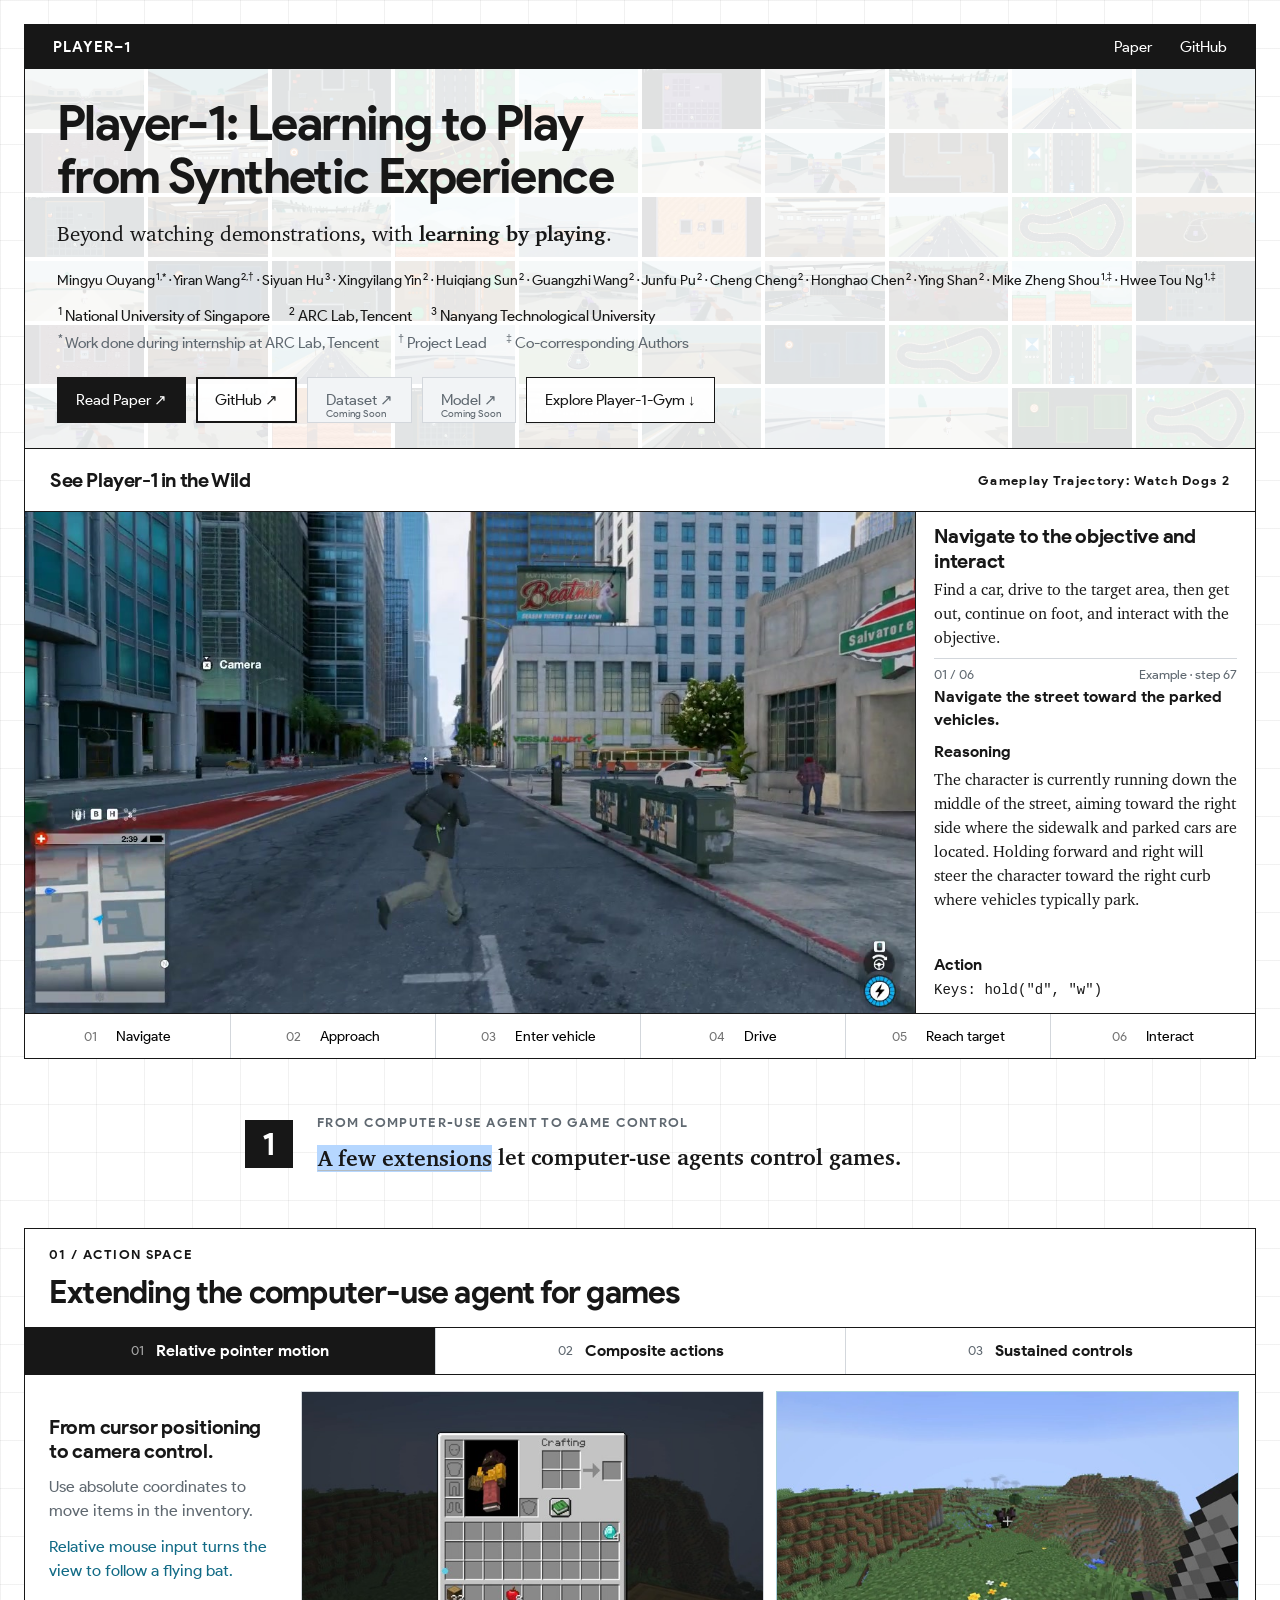
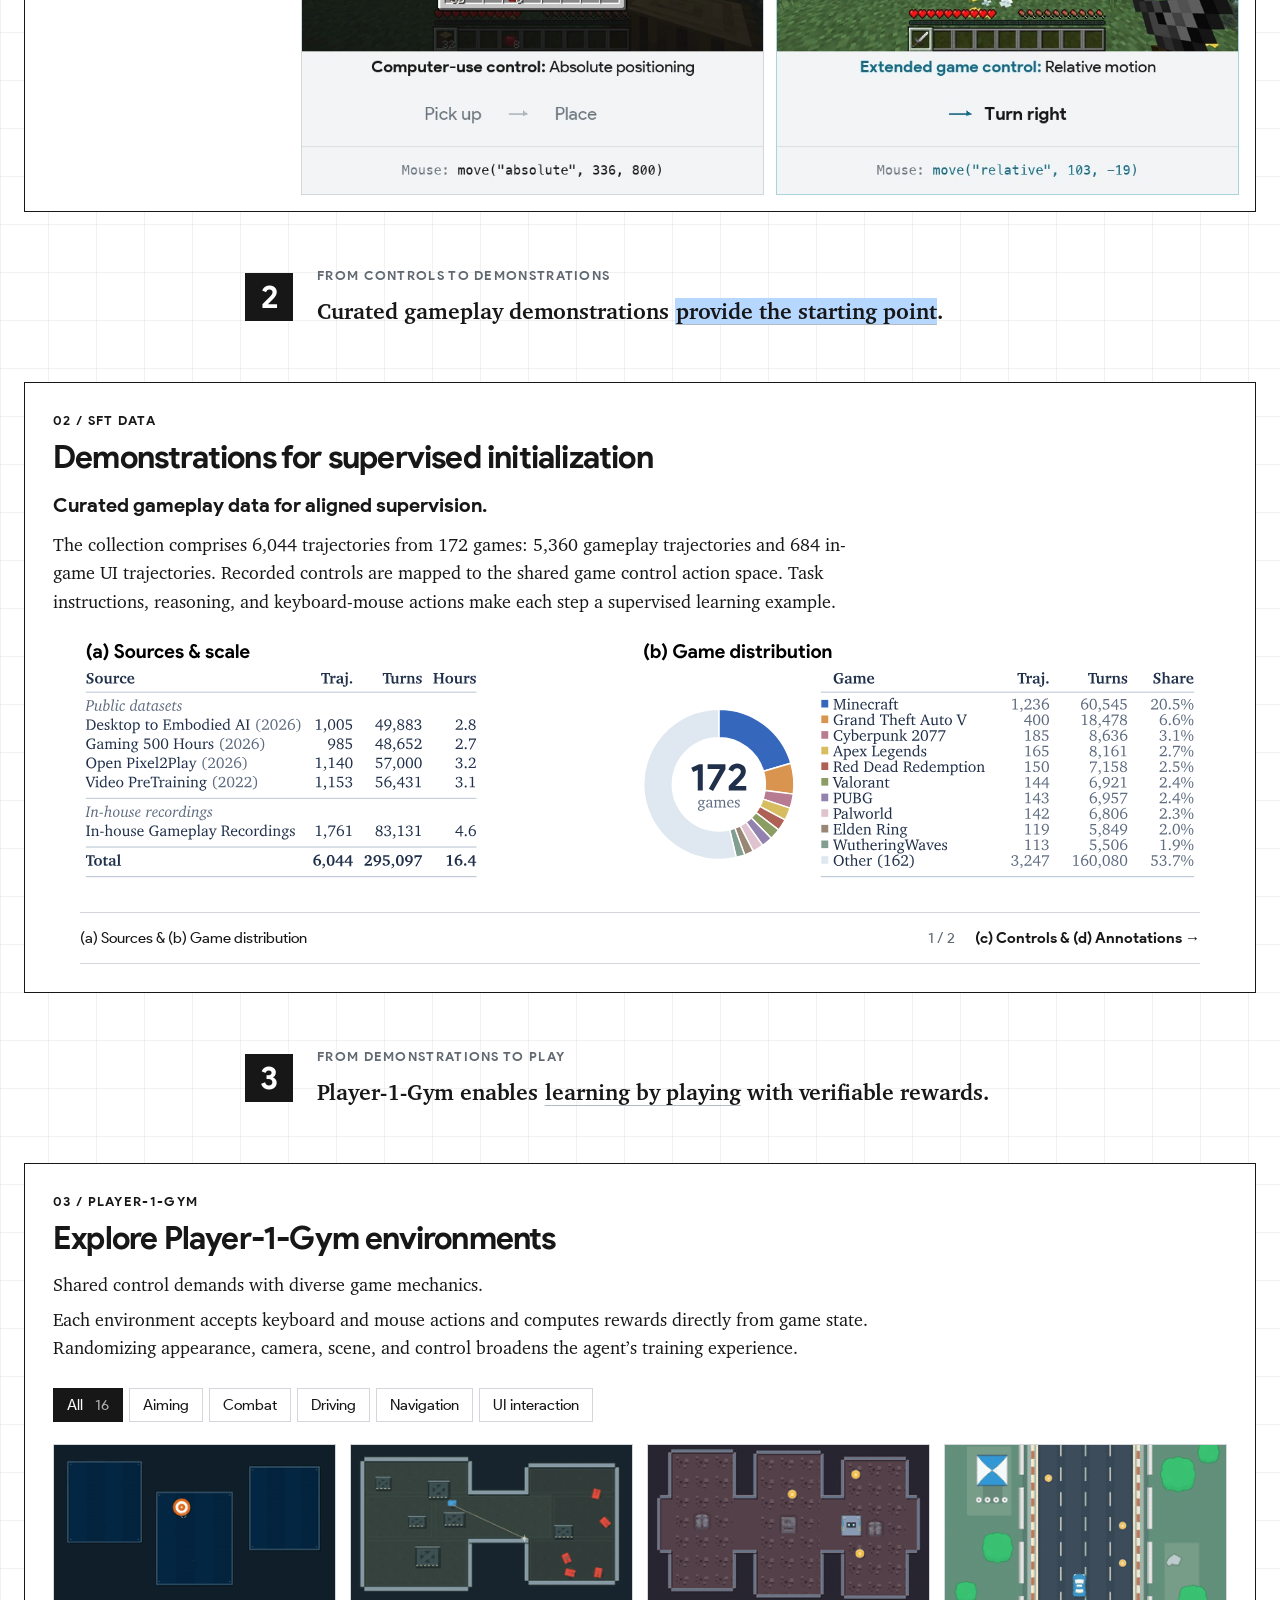
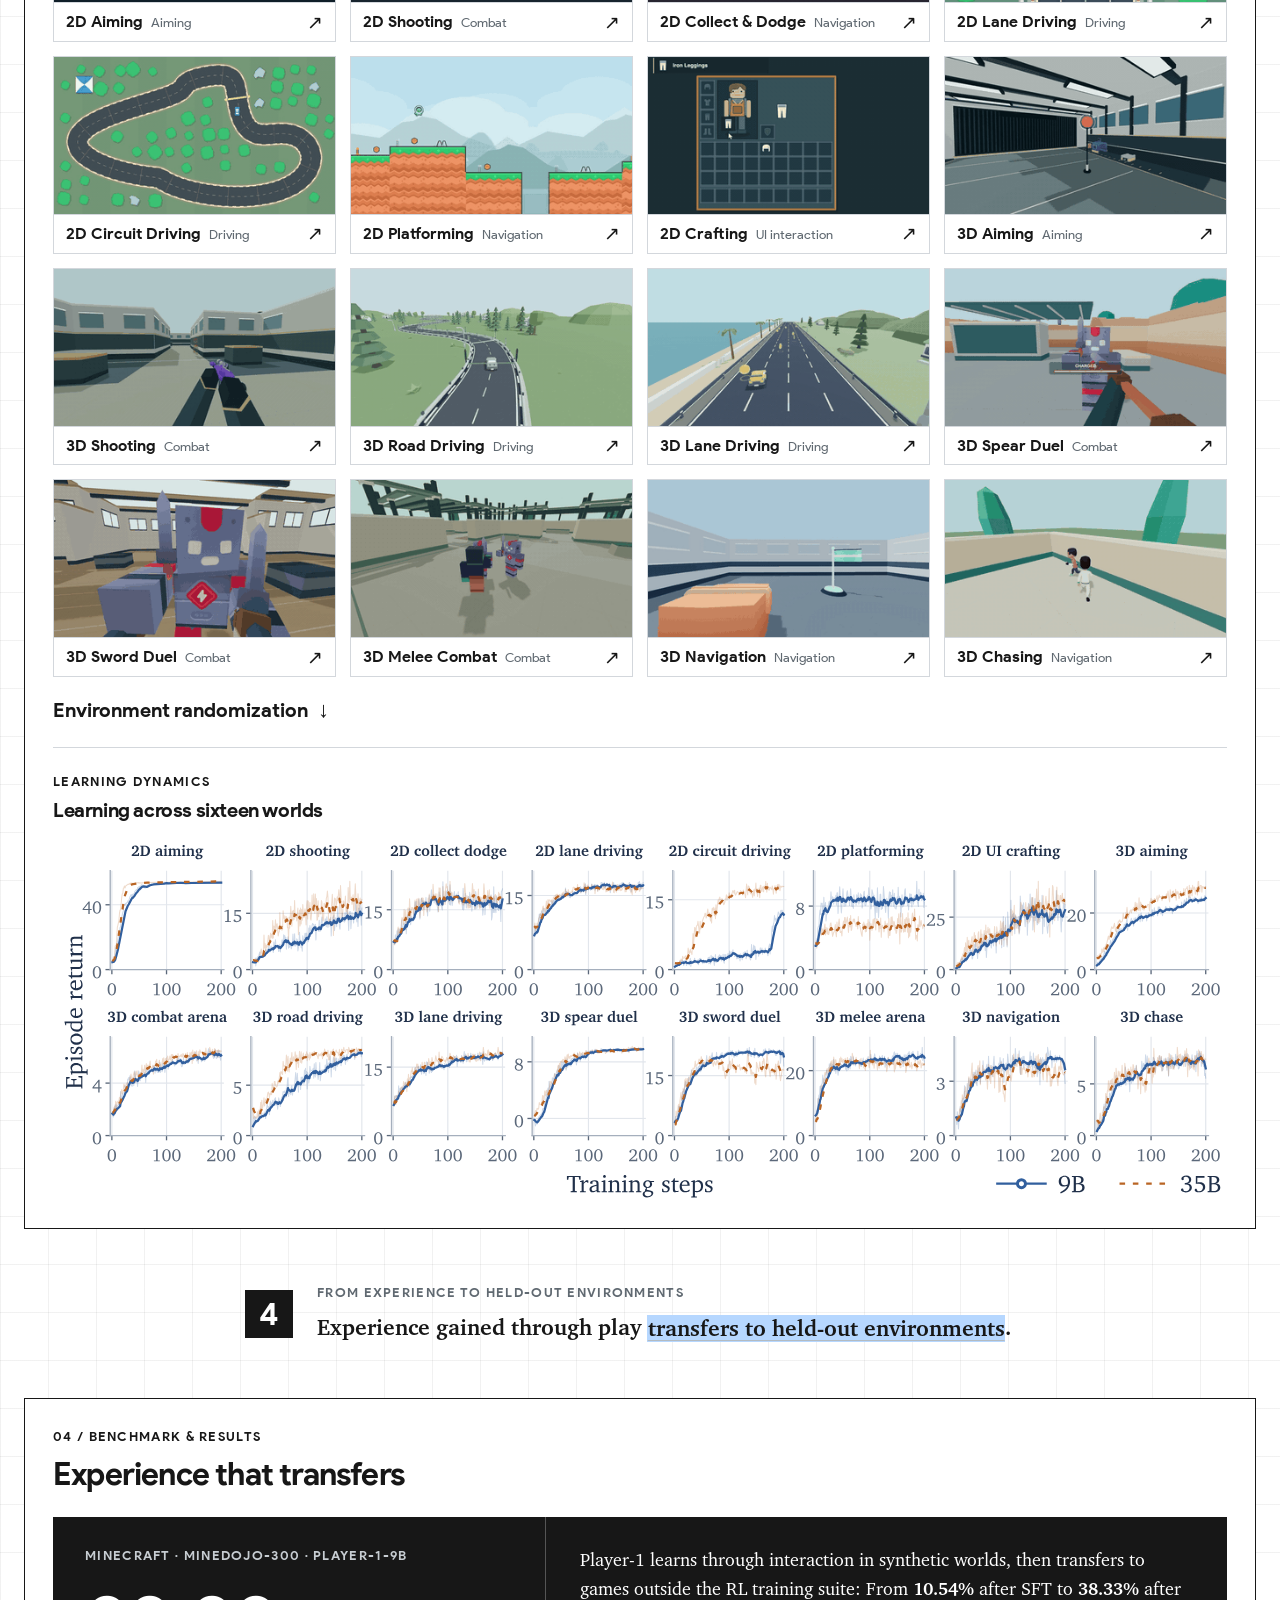
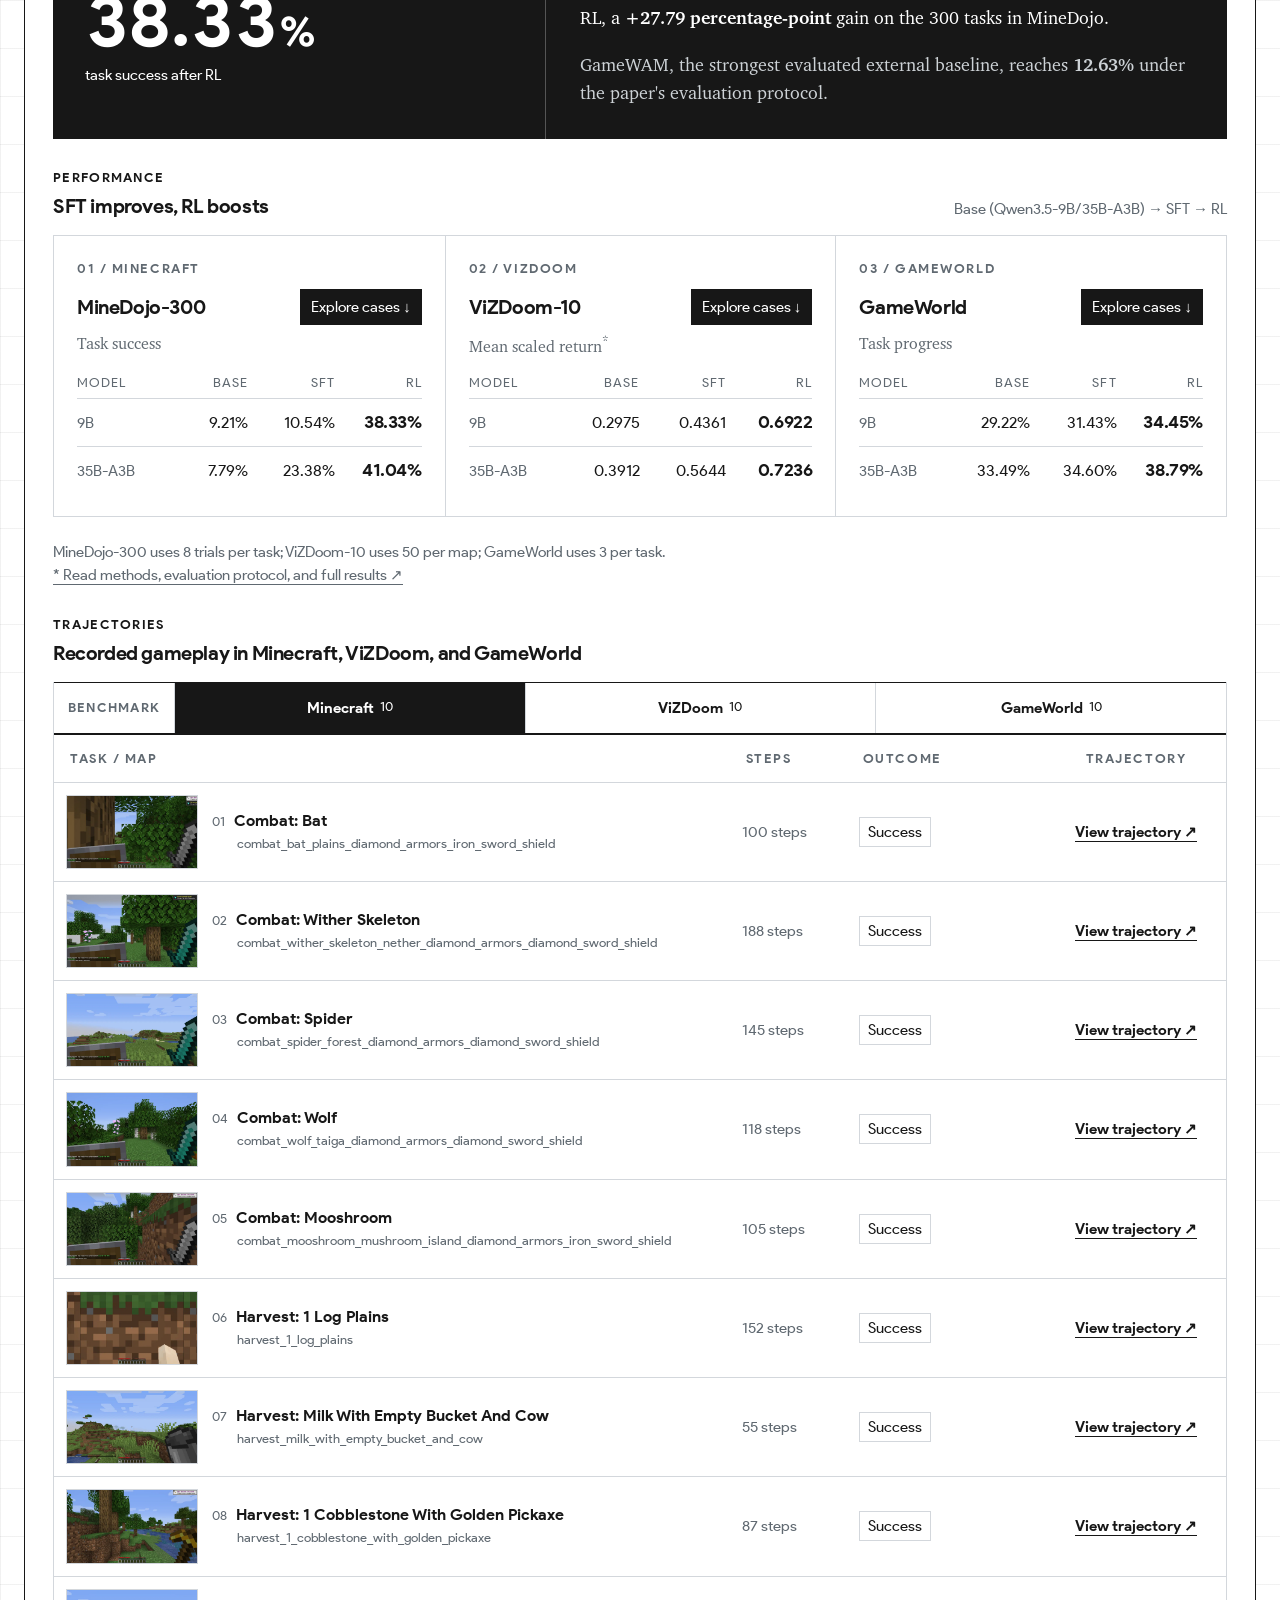
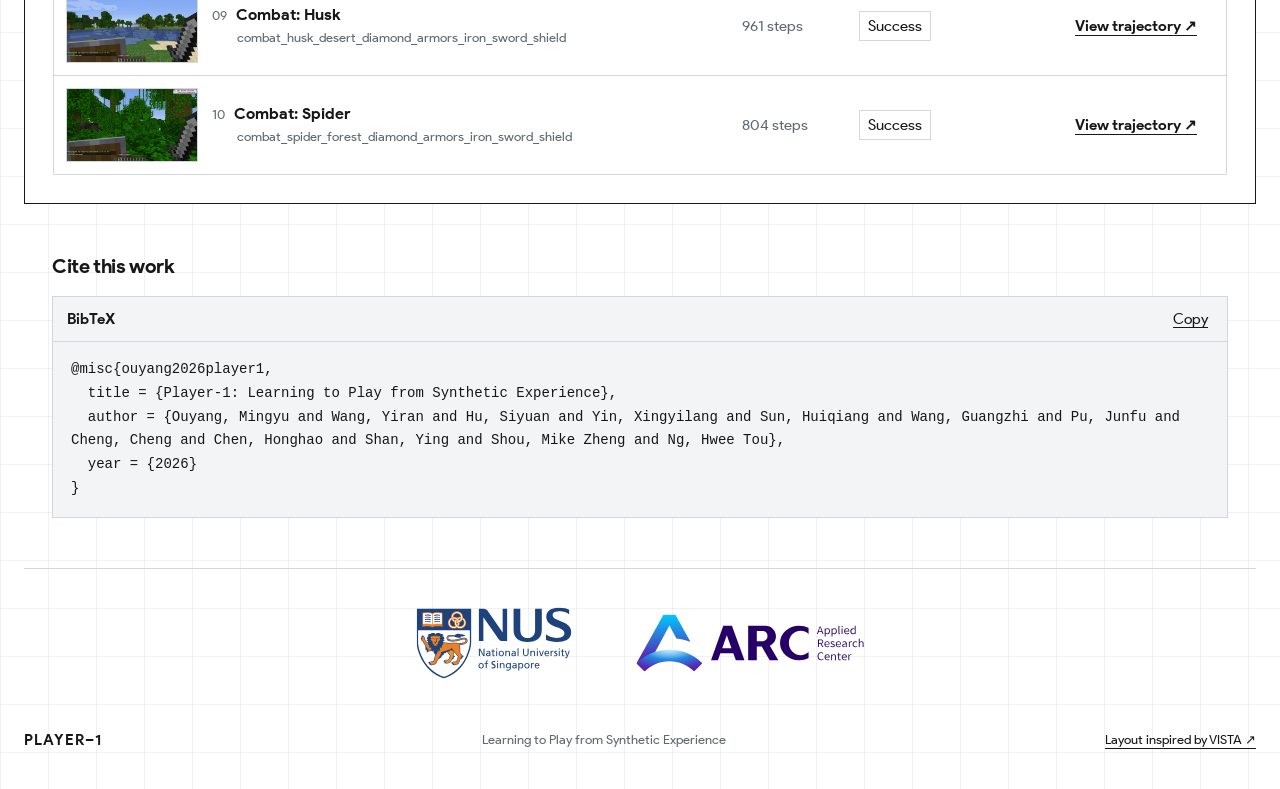
==== commit 1f65b6ba: "Publish latest project page and paper" ====
--- a/player-1/index.html
+++ b/player-1/index.html
@@ -5,25 +5,23 @@
   <meta name="description" content="Player-1 learns game control from synthetic experience. Watch the agent, play sixteen synthetic environments, and explore its gameplay demonstrations.">
   <meta name="theme-color" content="#151515"><link rel="icon" href="data:,">
   <title>Player-1 · Learning to Play from Synthetic Experience</title>
-  <link rel="stylesheet" href="style.css?v=82fbb0c00ea6"><script type="module" src="app.js?v=37491c741e80"></script><script type="module" src="trajectories.js?v=6312c3417fb0"></script><script type="module" src="method.js?v=ec0e2daeed19"></script><script type="module" src="figures.js?v=53323068d7bb"></script>
+  <link rel="stylesheet" href="style.css?v=467a1ea44e36"><script type="module" src="app.js?v=fb8d07fb9a51"></script><script type="module" src="trajectories.js?v=6312c3417fb0"></script><script type="module" src="method.js?v=ec0e2daeed19"></script><script type="module" src="figures.js?v=53323068d7bb"></script>
 </head>
 <body>
   <a class="skip" href="#play">Skip to interactive environments</a>
   <main class="page">
     <header class="hero panel" id="top">
-      <div class="blackbar"><a class="wordmark" href="#top">PLAYER–1</a><nav aria-label="Primary"><a href="assets/player-1.pdf" target="_blank" rel="noopener">Paper</a><a href="https://github.com/example/player-1" target="_blank" rel="noopener noreferrer">GitHub</a></nav></div>
-      <div class="hero-body"><div class="hero-mosaic" aria-hidden="true"><img src="assets/base_3d_combat_arena.webp" alt="" width="320" height="180"><img src="assets/base_3d_duel-appearance.webp" alt="" width="320" height="180"><img src="assets/base_2d_aim_arena-camera.webp" alt="" width="320" height="180"><img src="assets/base_2d_drive_lane_collect-scene.webp" alt="" width="320" height="180"><img src="assets/base_2d_platform.webp" alt="" width="320" height="180"><img src="assets/base_2d_ui_crafting-appearance.webp" alt="" width="320" height="180"><img src="assets/base_3d_aim-camera.webp" alt="" width="320" height="180"><img src="assets/base_3d_melee_arena-scene.webp" alt="" width="320" height="180"><img src="assets/base_3d_drive_lane.webp" alt="" width="320" height="180"><img src="assets/base_3d_movement-appearance.webp" alt="" width="320" height="180"><img src="assets/base_2d_arcade_planar-camera.webp" alt="" width="320" height="180"><img src="assets/base_3d_duel_precision-scene.webp" alt="" width="320" height="180"><img src="assets/base_2d_aim.webp" alt="" width="320" height="180"><img src="assets/base_2d_drive_planar_wasd-appearance.webp" alt="" width="320" height="180"><img src="assets/base_3d_drive-camera.webp" alt="" width="320" height="180"><img src="assets/base_3d_navigate_chase-scene.webp" alt="" width="320" height="180"><img src="assets/base_3d_duel.webp" alt="" width="320" height="180"><img src="assets/base_2d_aim_arena-appearance.webp" alt="" width="320" height="180"><img src="assets/base_2d_drive_lane_collect-camera.webp" alt="" width="320" height="180"><img src="assets/base_3d_combat_arena-scene.webp" alt="" width="320" height="180"><img src="assets/base_2d_ui_crafting.webp" alt="" width="320" height="180"><img src="assets/base_3d_aim-appearance.webp" alt="" width="320" height="180"><img src="assets/base_3d_melee_arena-camera.webp" alt="" width="320" height="180"><img src="assets/base_2d_platform-scene.webp" alt="" width="320" height="180"><img src="assets/base_3d_movement.webp" alt="" width="320" height="180"><img src="assets/base_2d_arcade_planar-appearance.webp" alt="" width="320" height="180"><img src="assets/base_3d_duel_precision-camera.webp" alt="" width="320" height="180"><img src="assets/base_3d_drive_lane-scene.webp" alt="" width="320" height="180"><img src="assets/base_2d_drive_planar_wasd.webp" alt="" width="320" height="180"><img src="assets/base_3d_drive-appearance.webp" alt="" width="320" height="180"><img src="assets/base_3d_navigate_chase-camera.webp" alt="" width="320" height="180"><img src="assets/base_2d_aim-scene.webp" alt="" width="320" height="180"><img src="assets/base_2d_aim_arena.webp" alt="" width="320" height="180"><img src="assets/base_2d_drive_lane_collect-appearance.webp" alt="" width="320" height="180"><img src="assets/base_3d_combat_arena-camera.webp" alt="" width="320" height="180"><img src="assets/base_3d_duel-scene.webp" alt="" width="320" height="180"><img src="assets/base_3d_aim.webp" alt="" width="320" height="180"><img src="assets/base_3d_melee_arena-appearance.webp" alt="" width="320" height="180"><img src="assets/base_2d_platform-camera.webp" alt="" width="320" height="180"><img src="assets/base_2d_ui_crafting-scene.webp" alt="" width="320" height="180"><img src="assets/base_2d_arcade_planar.webp" alt="" width="320" height="180"><img src="assets/base_3d_duel_precision-appearance.webp" alt="" width="320" height="180"><img src="assets/base_3d_drive_lane-camera.webp" alt="" width="320" height="180"><img src="assets/base_3d_movement-scene.webp" alt="" width="320" height="180"><img src="assets/base_3d_drive.webp" alt="" width="320" height="180"><img src="assets/base_3d_navigate_chase-appearance.webp" alt="" width="320" height="180"><img src="assets/base_2d_aim-camera.webp" alt="" width="320" height="180"><img src="assets/base_2d_drive_planar_wasd-scene.webp" alt="" width="320" height="180"><img src="assets/base_2d_drive_lane_collect.webp" alt="" width="320" height="180"><img src="assets/base_3d_combat_arena-appearance.webp" alt="" width="320" height="180"><img src="assets/base_3d_duel-camera.webp" alt="" width="320" height="180"><img src="assets/base_3d_melee_arena.webp" alt="" width="320" height="180"><img src="assets/base_2d_platform-appearance.webp" alt="" width="320" height="180"><img src="assets/base_2d_ui_crafting-camera.webp" alt="" width="320" height="180"><img src="assets/base_3d_duel_precision.webp" alt="" width="320" height="180"><img src="assets/base_3d_drive_lane-appearance.webp" alt="" width="320" height="180"><img src="assets/base_3d_movement-camera.webp" alt="" width="320" height="180"><img src="assets/base_3d_navigate_chase.webp" alt="" width="320" height="180"><img src="assets/base_2d_aim-appearance.webp" alt="" width="320" height="180"><img src="assets/base_2d_drive_planar_wasd-camera.webp" alt="" width="320" height="180"></div><h1><span class="hero-title-line">Player-1: Learning</span> <span class="hero-title-line">to Play<br class="desktop-break"> from</span> <span class="hero-title-line">Synthetic Experience</span></h1><p class="deck">Beyond watching demonstrations<strong>,</strong> with <strong>learning by playing</strong>.</p><p class="authors"><a href="https://mingyuouyang.com" target="_blank" rel="noopener noreferrer">Mingyu Ouyang</a><sup>1,*</sup> · Yiran Wang<sup>2,†</sup> · Siyuan Hu<sup>3</sup> · Xingyilang Yin<sup>2</sup> · Huiqiang Sun<sup>2</sup> · Guangzhi Wang<sup>2</sup> · Junfu Pu<sup>2</sup> · Cheng Cheng<sup>2</sup> · Honghao Chen<sup>2</sup> · Ying Shan<sup>2</sup> · Mike Zheng Shou<sup>1,‡</sup> · Hwee Tou Ng<sup>1,‡</sup></p><div class="hero-attribution"><p class="institutions"><span><sup>1</sup> National University of Singapore</span><span><sup>2</sup> ARC Lab, Tencent</span><span><sup>3</sup> Nanyang Technological University</span></p><p class="author-notes"><span><sup>*</sup> Work done during internship at ARC Lab, Tencent</span><span><sup>†</sup> Project Lead</span><span><sup>‡</sup> Co-corresponding Authors</span></p></div><div class="links"><a class="button dark" href="assets/player-1.pdf" target="_blank" rel="noopener">Read Paper ↗</a><a class="button button-github" href="https://github.com/example/player-1" target="_blank" rel="noopener noreferrer">GitHub ↗</a><button class="button resource-pending" type="button" disabled aria-describedby="dataset-coming-soon"><span>Dataset ↗</span><small class="resource-note" id="dataset-coming-soon">(Coming Soon)</small></button><button class="button resource-pending" type="button" disabled aria-describedby="model-coming-soon"><span>Model ↗</span><small class="resource-note" id="model-coming-soon">(Coming Soon)</small></button><a class="button" href="#play">Explore Player-1 Gym ↓</a></div></div>
+      <div class="blackbar"><a class="wordmark" href="#top">PLAYER–1</a><nav aria-label="Primary"><a href="assets/player-1.pdf?v=689501882bb6" target="_blank" rel="noopener">Paper</a><a href="https://github.com/TencentARC/Player-1" target="_blank" rel="noopener noreferrer">GitHub</a></nav></div>
+      <div class="hero-body"><div class="hero-mosaic" aria-hidden="true"><img src="assets/base_3d_combat_arena.webp" alt="" width="320" height="180"><img src="assets/base_3d_duel-appearance.webp" alt="" width="320" height="180"><img src="assets/base_2d_aim_arena-camera.webp" alt="" width="320" height="180"><img src="assets/base_2d_drive_lane_collect-scene.webp" alt="" width="320" height="180"><img src="assets/base_2d_platform.webp" alt="" width="320" height="180"><img src="assets/base_2d_ui_crafting-appearance.webp" alt="" width="320" height="180"><img src="assets/base_3d_aim-camera.webp" alt="" width="320" height="180"><img src="assets/base_3d_melee_arena-scene.webp" alt="" width="320" height="180"><img src="assets/base_3d_drive_lane.webp" alt="" width="320" height="180"><img src="assets/base_3d_movement-appearance.webp" alt="" width="320" height="180"><img src="assets/base_2d_arcade_planar-camera.webp" alt="" width="320" height="180"><img src="assets/base_3d_duel_precision-scene.webp" alt="" width="320" height="180"><img src="assets/base_2d_aim.webp" alt="" width="320" height="180"><img src="assets/base_2d_drive_planar_wasd-appearance.webp" alt="" width="320" height="180"><img src="assets/base_3d_drive-camera.webp" alt="" width="320" height="180"><img src="assets/base_3d_navigate_chase-scene.webp" alt="" width="320" height="180"><img src="assets/base_3d_duel.webp" alt="" width="320" height="180"><img src="assets/base_2d_aim_arena-appearance.webp" alt="" width="320" height="180"><img src="assets/base_2d_drive_lane_collect-camera.webp" alt="" width="320" height="180"><img src="assets/base_3d_combat_arena-scene.webp" alt="" width="320" height="180"><img src="assets/base_2d_ui_crafting.webp" alt="" width="320" height="180"><img src="assets/base_3d_aim-appearance.webp" alt="" width="320" height="180"><img src="assets/base_3d_melee_arena-camera.webp" alt="" width="320" height="180"><img src="assets/base_2d_platform-scene.webp" alt="" width="320" height="180"><img src="assets/base_3d_movement.webp" alt="" width="320" height="180"><img src="assets/base_2d_arcade_planar-appearance.webp" alt="" width="320" height="180"><img src="assets/base_3d_duel_precision-camera.webp" alt="" width="320" height="180"><img src="assets/base_3d_drive_lane-scene.webp" alt="" width="320" height="180"><img src="assets/base_2d_drive_planar_wasd.webp" alt="" width="320" height="180"><img src="assets/base_3d_drive-appearance.webp" alt="" width="320" height="180"><img src="assets/base_3d_navigate_chase-camera.webp" alt="" width="320" height="180"><img src="assets/base_2d_aim-scene.webp" alt="" width="320" height="180"><img src="assets/base_2d_aim_arena.webp" alt="" width="320" height="180"><img src="assets/base_2d_drive_lane_collect-appearance.webp" alt="" width="320" height="180"><img src="assets/base_3d_combat_arena-camera.webp" alt="" width="320" height="180"><img src="assets/base_3d_duel-scene.webp" alt="" width="320" height="180"><img src="assets/base_3d_aim.webp" alt="" width="320" height="180"><img src="assets/base_3d_melee_arena-appearance.webp" alt="" width="320" height="180"><img src="assets/base_2d_platform-camera.webp" alt="" width="320" height="180"><img src="assets/base_2d_ui_crafting-scene.webp" alt="" width="320" height="180"><img src="assets/base_2d_arcade_planar.webp" alt="" width="320" height="180"><img src="assets/base_3d_duel_precision-appearance.webp" alt="" width="320" height="180"><img src="assets/base_3d_drive_lane-camera.webp" alt="" width="320" height="180"><img src="assets/base_3d_movement-scene.webp" alt="" width="320" height="180"><img src="assets/base_3d_drive.webp" alt="" width="320" height="180"><img src="assets/base_3d_navigate_chase-appearance.webp" alt="" width="320" height="180"><img src="assets/base_2d_aim-camera.webp" alt="" width="320" height="180"><img src="assets/base_2d_drive_planar_wasd-scene.webp" alt="" width="320" height="180"><img src="assets/base_2d_drive_lane_collect.webp" alt="" width="320" height="180"><img src="assets/base_3d_combat_arena-appearance.webp" alt="" width="320" height="180"><img src="assets/base_3d_duel-camera.webp" alt="" width="320" height="180"><img src="assets/base_3d_melee_arena.webp" alt="" width="320" height="180"><img src="assets/base_2d_platform-appearance.webp" alt="" width="320" height="180"><img src="assets/base_2d_ui_crafting-camera.webp" alt="" width="320" height="180"><img src="assets/base_3d_duel_precision.webp" alt="" width="320" height="180"><img src="assets/base_3d_drive_lane-appearance.webp" alt="" width="320" height="180"><img src="assets/base_3d_movement-camera.webp" alt="" width="320" height="180"><img src="assets/base_3d_navigate_chase.webp" alt="" width="320" height="180"><img src="assets/base_2d_aim-appearance.webp" alt="" width="320" height="180"><img src="assets/base_2d_drive_planar_wasd-camera.webp" alt="" width="320" height="180"></div><h1><span class="hero-title-line">Player-1: Learning</span> <span class="hero-title-line">to Play<br class="desktop-break"> from</span> <span class="hero-title-line">Synthetic Experience</span></h1><p class="deck">Beyond watching demonstrations<strong>,</strong> with <strong>learning by playing</strong>.</p><p class="authors"><a href="https://mingyuouyang.com" target="_blank" rel="noopener noreferrer">Mingyu Ouyang</a><sup>1,*</sup> · Yiran Wang<sup>2,†</sup> · Siyuan Hu<sup>3</sup> · Xingyilang Yin<sup>2</sup> · Huiqiang Sun<sup>2</sup> · Guangzhi Wang<sup>2</sup> · Junfu Pu<sup>2</sup> · Cheng Cheng<sup>2</sup> · Honghao Chen<sup>2</sup> · Ying Shan<sup>2</sup> · Mike Zheng Shou<sup>1,‡</sup> · Hwee Tou Ng<sup>1,‡</sup></p><div class="hero-attribution"><p class="institutions"><span><sup>1</sup> National University of Singapore</span><span><sup>2</sup> ARC Lab, Tencent</span><span><sup>3</sup> Nanyang Technological University</span></p><p class="author-notes"><span><sup>*</sup> Work done during internship at ARC Lab, Tencent</span><span><sup>†</sup> Project Lead</span><span><sup>‡</sup> Co-corresponding Authors</span></p></div><div class="links"><a class="button dark" href="assets/player-1.pdf?v=689501882bb6" target="_blank" rel="noopener">Read Paper ↗</a><a class="button button-github" href="https://github.com/TencentARC/Player-1" target="_blank" rel="noopener noreferrer">GitHub ↗</a><button class="button resource-pending" type="button" disabled aria-describedby="dataset-coming-soon"><span>Dataset ↗</span><small class="resource-note" id="dataset-coming-soon">Coming Soon</small></button><button class="button resource-pending" type="button" disabled aria-describedby="model-coming-soon"><span>Model ↗</span><small class="resource-note" id="model-coming-soon">Coming Soon</small></button><a class="button" href="#play">Explore Player-1-Gym ↓</a></div></div>
       <section class="agent-demo" id="agent" aria-labelledby="agent-heading">
-      <div class="demo-heading"><h2 id="agent-heading">See Player-1 in the Wild</h2><span class="eyebrow">Game-play Trajectory: Watch Dogs 2</span></div>
-      <div class="replay-layout"><div class="replay-screen"><video id="replay-video" muted playsinline preload="auto" poster="assets/agent-showcase/stage-01.jpg?v=d99804e17cad" src="assets/agent-showcase/stage-01.mp4?v=66d0cfe1e029" width="1280" height="720" aria-label="Recorded Watch Dogs 2 gameplay"></video></div><aside class="replay-info"><div class="replay-summary"><h3>From the sidewalk to the driver’s seat.</h3><p>Navigate the street, approach a car, get in, and drive through the city.</p></div><div class="replay-step"><div class="replay-step-caption"><span id="replay-index">01 / 06</span><span id="replay-turn">Example · step 3</span></div><strong id="replay-label">Follow the street on foot toward nearby vehicles.</strong></div><div class="replay-output"><section class="replay-thinking"><h4>Thinking</h4><p id="replay-thinking">The player needs to reach the blue convertible parked on the right curb ahead. Holding forward and right movement keys while steering the view right will guide the character toward the vehicle&#x27;s driver door.</p></section><section class="replay-action"><h4>Action</h4><pre id="replay-action">Mouse: move(&quot;relative&quot;, 234, -28)
-Mouse: click(&quot;left&quot;)
-Keys: hold(&quot;d&quot;, &quot;w&quot;)</pre></section></div></aside></div>
-      <div class="replay-timeline" role="group" aria-label="Recorded gameplay stages"><button data-stage="0" aria-pressed="true"><span class="replay-chapter-label"><span class="replay-chapter-number">01</span> Navigate</span></button><button data-stage="1" aria-pressed="false"><span class="replay-chapter-label"><span class="replay-chapter-number">02</span> Approach</span></button><button data-stage="2" aria-pressed="false"><span class="replay-chapter-label"><span class="replay-chapter-number">03</span> Enter</span></button><button data-stage="3" aria-pressed="false"><span class="replay-chapter-label"><span class="replay-chapter-number">04</span> Drive</span></button><button data-stage="4" aria-pressed="false"><span class="replay-chapter-label"><span class="replay-chapter-number">05</span> Reach target</span></button><button data-stage="5" aria-pressed="false"><span class="replay-chapter-label"><span class="replay-chapter-number">06</span> Interact</span></button></div>
+      <div class="demo-heading"><h2 id="agent-heading">See Player-1 in the Wild</h2><span class="eyebrow">Gameplay Trajectory: Watch Dogs 2</span></div>
+      <div class="replay-layout"><div class="replay-screen"><video id="replay-video" muted playsinline preload="auto" poster="assets/agent-showcase/stage-01.jpg?v=514da2025742" src="assets/agent-showcase/stage-01.mp4?v=3948d1650cc8" width="1280" height="720" aria-label="Recorded Watch Dogs 2 gameplay"></video></div><aside class="replay-info"><div class="replay-summary"><h3>Navigate to the objective and interact</h3><p>Find a car, drive to the target area, then get out, continue on foot, and interact with the objective.</p></div><div class="replay-step"><div class="replay-step-caption"><span id="replay-index">01 / 06</span><span id="replay-turn">Example · step 67</span></div><strong id="replay-label">Navigate the street toward the parked vehicles.</strong></div><div class="replay-output"><section class="replay-thinking"><h4>Reasoning</h4><p id="replay-thinking">The character is currently running down the middle of the street, aiming toward the right side where the sidewalk and parked cars are located. Holding forward and right will steer the character toward the right curb where vehicles typically park.</p></section><section class="replay-action"><h4>Action</h4><pre id="replay-action">Keys: hold(&quot;d&quot;, &quot;w&quot;)</pre></section></div></aside></div>
+      <div class="replay-timeline" role="group" aria-label="Recorded gameplay stages"><button data-stage="0" aria-pressed="true"><span class="replay-chapter-label"><span class="replay-chapter-number">01</span> Navigate</span></button><button data-stage="1" aria-pressed="false"><span class="replay-chapter-label"><span class="replay-chapter-number">02</span> Approach</span></button><button data-stage="2" aria-pressed="false"><span class="replay-chapter-label"><span class="replay-chapter-number">03</span> Enter vehicle</span></button><button data-stage="3" aria-pressed="false"><span class="replay-chapter-label"><span class="replay-chapter-number">04</span> Drive</span></button><button data-stage="4" aria-pressed="false"><span class="replay-chapter-label"><span class="replay-chapter-number">05</span> Reach target</span></button><button data-stage="5" aria-pressed="false"><span class="replay-chapter-label"><span class="replay-chapter-number">06</span> Interact</span></button></div>
       </section>
     </header>
-    <div class="section-intro"><span class="section-intro-number">1</span><div class="section-intro-copy"><span class="eyebrow">FROM CUA TO GAME CONTROL</span><p>CUA is just <strong>a few extensions</strong> away from game control.</p></div></div>
+    <div class="section-intro"><span class="section-intro-number">1</span><div class="section-intro-copy"><span class="eyebrow">FROM COMPUTER-USE AGENT TO GAME CONTROL</span><p><strong>A few extensions</strong> let computer-use agents control games.</p></div></div>
     <section class="panel method-overview" id="method" aria-labelledby="method-heading">
-      <div class="section-heading"><div><p class="eyebrow">01 / ACTION SPACE</p><h2 id="method-heading">Extending CUA for games</h2></div></div>
+      <div class="section-heading"><div><p class="eyebrow">01 / ACTION SPACE</p><h2 id="method-heading">Extending the computer-use agent for games</h2></div></div>
       <div class="method-tabs" role="tablist" aria-label="Game-control extensions">
         <button type="button" role="tab" id="method-tab-pointer" aria-controls="method-case-pointer" aria-selected="true"><span>01</span><strong>Relative pointer motion</strong></button>
         <button type="button" role="tab" id="method-tab-composite" aria-controls="method-case-composite" aria-selected="false" tabindex="-1"><span>02</span><strong>Composite actions</strong></button>
@@ -31,14 +29,14 @@
       </div>
       <div class="method-cards">
         <div class="method-card is-active" data-method="pointer" id="method-case-pointer" role="tabpanel" aria-labelledby="method-tab-pointer" aria-hidden="false" tabindex="0">
-          <div class="method-copy"><h3>From cursor to camera.</h3><p>Use absolute coordinates to move items in the inventory.</p><p class="method-extension">Relative mouse input turns the view to follow a flying bat.</p></div>
+          <div class="method-copy"><h3>From cursor positioning to camera control.</h3><p>Use absolute coordinates to move items in the inventory.</p><p class="method-extension">Relative mouse input turns the view to follow a flying bat.</p></div>
           <div class="method-examples">
             <div class="method-example-pair">
               <figure class="method-example">
-                <div class="method-preview-media"><video muted playsinline preload="none" poster="assets/method-previews/pointer-absolute-poster.jpg" width="640" height="436" aria-label="Minecraft control demonstration: native inventory clicks with varied positions move two item stacks from the hotbar into inventory slots."><source src="assets/method-previews/pointer-absolute.mp4" type="video/mp4"></video></div>
+                <div class="method-preview-media"><video muted playsinline preload="none" poster="assets/method-previews/pointer-absolute-poster.jpg" width="640" height="558" aria-label="Minecraft control demonstration: native inventory clicks with varied positions move two item stacks from the hotbar into inventory slots."><source src="assets/method-previews/pointer-absolute.mp4" type="video/mp4"></video></div>
               </figure>
 <figure class="method-example method-example-extended">
-                <div class="method-preview-media"><video muted playsinline preload="none" poster="assets/method-previews/pointer-relative-poster.jpg" width="640" height="436" aria-label="Minecraft control demonstration: native relative mouse inputs follow a bat through two unequal right turns and two upward left turns in an open mountain meadow."><source src="assets/method-previews/pointer-relative.mp4" type="video/mp4"></video></div>
+                <div class="method-preview-media"><video muted playsinline preload="none" poster="assets/method-previews/pointer-relative-poster.jpg" width="640" height="558" aria-label="Minecraft control demonstration: native relative mouse inputs follow a bat through two unequal right turns and two upward left turns in an open mountain meadow."><source src="assets/method-previews/pointer-relative.mp4" type="video/mp4"></video></div>
               </figure>
             </div>
           </div>
@@ -48,10 +46,10 @@
           <div class="method-examples">
             <div class="method-example-pair">
               <figure class="method-example">
-                <div class="method-preview-media"><video muted playsinline preload="none" poster="assets/method-previews/composite-serial-poster.jpg" width="640" height="436" aria-label="ViZDoom control demonstration: move, stop to aim, fire for 1.2 seconds per enemy, then continue forward after clearing two enemies."><source src="assets/method-previews/composite-serial.mp4" type="video/mp4"></video></div>
+                <div class="method-preview-media"><video muted playsinline preload="none" poster="assets/method-previews/composite-serial-poster.jpg" width="640" height="558" aria-label="ViZDoom control demonstration: move, stop to aim, fire for 1.2 seconds per enemy, then continue forward after clearing two enemies."><source src="assets/method-previews/composite-serial.mp4" type="video/mp4"></video></div>
               </figure>
 <figure class="method-example method-example-extended">
-                <div class="method-preview-media"><video muted playsinline preload="none" poster="assets/method-previews/composite-parallel-poster.jpg" width="640" height="436" aria-label="ViZDoom control demonstration: continuously move and aim, hold fire throughout each encounter, clear four enemies and keep advancing. Both clips share the same slower turn speed and playback pace."><source src="assets/method-previews/composite-parallel.mp4" type="video/mp4"></video></div>
+                <div class="method-preview-media"><video muted playsinline preload="none" poster="assets/method-previews/composite-parallel-poster.jpg" width="640" height="558" aria-label="ViZDoom control demonstration: continuously move and aim, hold fire throughout each encounter, clear four enemies and keep advancing. Both clips share the same slower turn speed and playback pace."><source src="assets/method-previews/composite-parallel.mp4" type="video/mp4"></video></div>
               </figure>
             </div>
           </div>
@@ -61,10 +59,10 @@
           <div class="method-examples">
             <div class="method-example-pair">
               <figure class="method-example">
-                <div class="method-preview-media"><video muted playsinline preload="none" poster="assets/method-previews/press-tap-poster.jpg" width="640" height="436" aria-label="Minecraft control demonstration: one brief left click per second leaves the wood intact."><source src="assets/method-previews/press-tap.mp4" type="video/mp4"></video></div>
+                <div class="method-preview-media"><video muted playsinline preload="none" poster="assets/method-previews/press-tap-poster.jpg" width="640" height="558" aria-label="Minecraft control demonstration: one brief left click per second leaves the wood intact."><source src="assets/method-previews/press-tap.mp4" type="video/mp4"></video></div>
               </figure>
 <figure class="method-example method-example-extended">
-                <div class="method-preview-media"><video muted playsinline preload="none" poster="assets/method-previews/press-hold-poster.jpg" width="640" height="436" aria-label="Minecraft control demonstration: one continuous left-button hold mines the front log and then the log above, from the same starting scene."><source src="assets/method-previews/press-hold.mp4" type="video/mp4"></video></div>
+                <div class="method-preview-media"><video muted playsinline preload="none" poster="assets/method-previews/press-hold-poster.jpg" width="640" height="558" aria-label="Minecraft control demonstration: one continuous left-button hold mines the front log and then the log above, from the same starting scene."><source src="assets/method-previews/press-hold.mp4" type="video/mp4"></video></div>
               </figure>
             </div>
           </div>
@@ -75,7 +73,7 @@
     <section class="panel dataset" id="data" aria-labelledby="data-heading">
       <div class="section-heading"><div><p class="eyebrow">02 / SFT DATA</p><h2 id="data-heading">Demonstrations for supervised initialization</h2></div></div>
       <div class="data-body">
-        <div class="data-copy"><h3>Curated game-play data for aligned supervision.</h3><p>The 6044 trajectories combines 5,360 gameplay with 684 in-game UI trajectories from 172 games. Recorded controls are mapped to the shared game control action space. Task instructions, reasoning, and keyboard-mouse action make each step a supervised learning example.</p></div>
+        <div class="data-copy"><h3>Curated gameplay data for aligned supervision.</h3><p>The collection comprises 6,044 trajectories from 172 games: 5,360 gameplay trajectories and 684 in-game UI trajectories. Recorded controls are mapped to the shared game control action space. Task instructions, reasoning, and keyboard-mouse actions make each step a supervised learning example.</p></div>
         <div class="data-pair-gallery" role="region" aria-label="Paired dataset figures">
           <div class="data-pair-stage" tabindex="0" aria-label="Dataset figure pages">
             <div class="data-pair-track" id="data-pair-track">
@@ -99,7 +97,7 @@
     <div class="section-intro"><span class="section-intro-number">3</span><div class="section-intro-copy"><span class="eyebrow">FROM DEMONSTRATIONS TO PLAY</span><p>Player-1-Gym enables <strong>learning by playing</strong> with verifiable rewards.</p></div></div>
     <section class="panel playground" id="play" aria-labelledby="play-heading">
       <div class="section-heading"><div>
-        <p class="eyebrow">03 / PLAYER-1 GYM</p><h2 id="play-heading">Explore Player-1-Gym environments</h2>
+        <p class="eyebrow">03 / PLAYER-1-GYM</p><h2 id="play-heading">Explore Player-1-Gym environments</h2>
         <div class="section-description"><p>Shared control demands with diverse game mechanics.</p><p>Each environment accepts keyboard and mouse actions and computes rewards directly from game state. Randomizing appearance, camera, scene, and control broadens the agent’s training experience.</p></div>
       </div></div>
       <div class="family-filters" role="group" aria-label="Filter environments"><button aria-pressed="true" data-family="All">All <span>16</span></button><button aria-pressed="false" data-family="Aiming">Aiming</button><button aria-pressed="false" data-family="Combat">Combat</button><button aria-pressed="false" data-family="Driving">Driving</button><button aria-pressed="false" data-family="Navigation">Navigation</button><button aria-pressed="false" data-family="UI interaction">UI interaction</button></div>
@@ -108,9 +106,9 @@
       <details class="gym-randomization" id="gym-randomization">
         <summary><span>Environment randomization</span><span class="randomization-chevron" aria-hidden="true">↓</span></summary>
         <div class="randomization-body">
-          <p class="randomization-description">More ways to experience each world. Randomize observations and control dynamics to broaden training experience.</p>
+          <p class="randomization-description">Let the learnt experience diverse.</p>
           <dl class="randomization-dimensions"><div><dt>Appearance</dt><dd>Colors, lighting, assets</dd></div><div><dt>Camera</dt><dd>Projection and viewpoint</dd></div><div><dt>Scene</dt><dd>Layouts, spawns, routes</dd></div><div><dt>Control</dt><dd>Look, move, drive, steer gains</dd></div></dl>
-          <div class="randomization-scroll" role="region" aria-label="Environment randomization comparisons" tabindex="0"><div class="randomization-matrix"><div class="randomization-columns" aria-hidden="true"><span>Original</span><span>Appearance</span><span>Appearance + Camera</span><span>Appearance + Camera + Scene</span></div><section class="randomization-row" aria-label="2D Collect &amp; Dodge"><h4>2D Collect &amp; Dodge</h4><div class="randomization-cards"><figure class="randomization-card"><div class="randomization-media"><img data-gif="assets/gym-randomization/base_2d_arcade_planar-original.gif?v=8fe29f302083" data-poster="assets/gym-randomization/base_2d_arcade_planar-original.webp?v=d01f44e6e3a5" alt="2D Collect &amp; Dodge: Original" width="320" height="180" loading="lazy" decoding="async"></div><figcaption class="sr-only">2D Collect &amp; Dodge: Original</figcaption></figure><figure class="randomization-card"><div class="randomization-media"><img data-gif="assets/gym-randomization/base_2d_arcade_planar-appearance.gif?v=8ffc9d05452c" data-poster="assets/gym-randomization/base_2d_arcade_planar-appearance.webp?v=bb3a71644865" alt="2D Collect &amp; Dodge: Appearance" width="320" height="180" loading="lazy" decoding="async"></div><figcaption class="sr-only">2D Collect &amp; Dodge: Appearance</figcaption></figure><figure class="randomization-card"><div class="randomization-media"><img data-gif="assets/gym-randomization/base_2d_arcade_planar-appearance-camera.gif?v=655052eb91a1" data-poster="assets/gym-randomization/base_2d_arcade_planar-appearance-camera.webp?v=dda21612cc0a" alt="2D Collect &amp; Dodge: Appearance + Camera" width="320" height="180" loading="lazy" decoding="async"></div><figcaption class="sr-only">2D Collect &amp; Dodge: Appearance + Camera</figcaption></figure><figure class="randomization-card"><div class="randomization-media"><img data-gif="assets/gym-randomization/base_2d_arcade_planar-appearance-camera-scene.gif?v=488ee3d23b88" data-poster="assets/gym-randomization/base_2d_arcade_planar-appearance-camera-scene.webp?v=6dd06105f43e" alt="2D Collect &amp; Dodge: Appearance + Camera + Scene" width="320" height="180" loading="lazy" decoding="async"></div><figcaption class="sr-only">2D Collect &amp; Dodge: Appearance + Camera + Scene</figcaption></figure></div></section><section class="randomization-row" aria-label="2D Platforming"><h4>2D Platforming</h4><div class="randomization-cards"><figure class="randomization-card"><div class="randomization-media"><img data-gif="assets/gym-randomization/base_2d_platform-original.gif?v=7a7896299b57" data-poster="assets/gym-randomization/base_2d_platform-original.webp?v=f845f027063c" alt="2D Platforming: Original" width="320" height="180" loading="lazy" decoding="async"></div><figcaption class="sr-only">2D Platforming: Original</figcaption></figure><figure class="randomization-card"><div class="randomization-media"><img data-gif="assets/gym-randomization/base_2d_platform-appearance.gif?v=a6ef3f07c22e" data-poster="assets/gym-randomization/base_2d_platform-appearance.webp?v=902630aed01a" alt="2D Platforming: Appearance" width="320" height="180" loading="lazy" decoding="async"></div><figcaption class="sr-only">2D Platforming: Appearance</figcaption></figure><figure class="randomization-card"><div class="randomization-media"><img data-gif="assets/gym-randomization/base_2d_platform-appearance-camera.gif?v=d569e8a10d82" data-poster="assets/gym-randomization/base_2d_platform-appearance-camera.webp?v=dc7c68278ad9" alt="2D Platforming: Appearance + Camera" width="320" height="180" loading="lazy" decoding="async"></div><figcaption class="sr-only">2D Platforming: Appearance + Camera</figcaption></figure><figure class="randomization-card"><div class="randomization-media"><img data-gif="assets/gym-randomization/base_2d_platform-appearance-camera-scene.gif?v=9f2a296e5f9f" data-poster="assets/gym-randomization/base_2d_platform-appearance-camera-scene.webp?v=f6298b3b37d1" alt="2D Platforming: Appearance + Camera + Scene" width="320" height="180" loading="lazy" decoding="async"></div><figcaption class="sr-only">2D Platforming: Appearance + Camera + Scene</figcaption></figure></div></section><section class="randomization-row" aria-label="3D Lane Driving"><h4>3D Lane Driving</h4><div class="randomization-cards"><figure class="randomization-card"><div class="randomization-media"><img data-gif="assets/gym-randomization/base_3d_drive_lane-original.gif?v=96c2d40c3a43" data-poster="assets/gym-randomization/base_3d_drive_lane-original.webp?v=2bf804d0e430" alt="3D Lane Driving: Original" width="320" height="180" loading="lazy" decoding="async"></div><figcaption class="sr-only">3D Lane Driving: Original</figcaption></figure><figure class="randomization-card"><div class="randomization-media"><img data-gif="assets/gym-randomization/base_3d_drive_lane-appearance.gif?v=322029c6bd56" data-poster="assets/gym-randomization/base_3d_drive_lane-appearance.webp?v=3e40a8f58b63" alt="3D Lane Driving: Appearance" width="320" height="180" loading="lazy" decoding="async"></div><figcaption class="sr-only">3D Lane Driving: Appearance</figcaption></figure><figure class="randomization-card"><div class="randomization-media"><img data-gif="assets/gym-randomization/base_3d_drive_lane-appearance-camera.gif?v=b2b7bd7b01f4" data-poster="assets/gym-randomization/base_3d_drive_lane-appearance-camera.webp?v=6fece979d1ad" alt="3D Lane Driving: Appearance + Camera" width="320" height="180" loading="lazy" decoding="async"></div><figcaption class="sr-only">3D Lane Driving: Appearance + Camera</figcaption></figure><figure class="randomization-card"><div class="randomization-media"><img data-gif="assets/gym-randomization/base_3d_drive_lane-appearance-camera-scene.gif?v=b4ff5961781a" data-poster="assets/gym-randomization/base_3d_drive_lane-appearance-camera-scene.webp?v=5f47d4f30f49" alt="3D Lane Driving: Appearance + Camera + Scene" width="320" height="180" loading="lazy" decoding="async"></div><figcaption class="sr-only">3D Lane Driving: Appearance + Camera + Scene</figcaption></figure></div></section><section class="randomization-row" aria-label="3D Chasing"><h4>3D Chasing</h4><div class="randomization-cards"><figure class="randomization-card"><div class="randomization-media"><img data-gif="assets/gym-randomization/base_3d_navigate_chase-original.gif?v=ad4268145029" data-poster="assets/gym-randomization/base_3d_navigate_chase-original.webp?v=686ac4e91b7a" alt="3D Chasing: Original" width="320" height="180" loading="lazy" decoding="async"></div><figcaption class="sr-only">3D Chasing: Original</figcaption></figure><figure class="randomization-card"><div class="randomization-media"><img data-gif="assets/gym-randomization/base_3d_navigate_chase-appearance.gif?v=d614aec6aa79" data-poster="assets/gym-randomization/base_3d_navigate_chase-appearance.webp?v=901441d94e27" alt="3D Chasing: Appearance" width="320" height="180" loading="lazy" decoding="async"></div><figcaption class="sr-only">3D Chasing: Appearance</figcaption></figure><figure class="randomization-card"><div class="randomization-media"><img data-gif="assets/gym-randomization/base_3d_navigate_chase-appearance-camera.gif?v=e6a41cb90d1c" data-poster="assets/gym-randomization/base_3d_navigate_chase-appearance-camera.webp?v=319a147a1e9e" alt="3D Chasing: Appearance + Camera" width="320" height="180" loading="lazy" decoding="async"></div><figcaption class="sr-only">3D Chasing: Appearance + Camera</figcaption></figure><figure class="randomization-card"><div class="randomization-media"><img data-gif="assets/gym-randomization/base_3d_navigate_chase-appearance-camera-scene.gif?v=ee80d36ea1c9" data-poster="assets/gym-randomization/base_3d_navigate_chase-appearance-camera-scene.webp?v=7b087b16d724" alt="3D Chasing: Appearance + Camera + Scene" width="320" height="180" loading="lazy" decoding="async"></div><figcaption class="sr-only">3D Chasing: Appearance + Camera + Scene</figcaption></figure></div></section></div></div>
+          <div class="randomization-scroll" role="region" aria-label="Environment randomization comparisons" tabindex="0"><div class="randomization-matrix"><section class="randomization-row" aria-label="2D Collect &amp; Dodge"><h4>2D Collect &amp; Dodge</h4><div class="randomization-cards"><figure class="randomization-card"><div class="randomization-media"><img data-gif="assets/gym-randomization/base_2d_arcade_planar-original.gif?v=8fe29f302083" data-poster="assets/gym-randomization/base_2d_arcade_planar-original.webp?v=d01f44e6e3a5" alt="2D Collect &amp; Dodge: Original" width="320" height="180" loading="lazy" decoding="async"></div><figcaption class="sr-only">2D Collect &amp; Dodge: Original</figcaption></figure><figure class="randomization-card"><div class="randomization-media"><img data-gif="assets/gym-randomization/base_2d_arcade_planar-appearance.gif?v=8ffc9d05452c" data-poster="assets/gym-randomization/base_2d_arcade_planar-appearance.webp?v=bb3a71644865" alt="2D Collect &amp; Dodge: Appearance" width="320" height="180" loading="lazy" decoding="async"></div><figcaption class="sr-only">2D Collect &amp; Dodge: Appearance</figcaption></figure><figure class="randomization-card"><div class="randomization-media"><img data-gif="assets/gym-randomization/base_2d_arcade_planar-appearance-camera.gif?v=655052eb91a1" data-poster="assets/gym-randomization/base_2d_arcade_planar-appearance-camera.webp?v=dda21612cc0a" alt="2D Collect &amp; Dodge: Appearance + Camera" width="320" height="180" loading="lazy" decoding="async"></div><figcaption class="sr-only">2D Collect &amp; Dodge: Appearance + Camera</figcaption></figure><figure class="randomization-card"><div class="randomization-media"><img data-gif="assets/gym-randomization/base_2d_arcade_planar-appearance-camera-scene.gif?v=e2d975b40dc3" data-poster="assets/gym-randomization/base_2d_arcade_planar-appearance-camera-scene.webp?v=1e7d5fb19178" alt="2D Collect &amp; Dodge: Appearance + Camera + Scene" width="320" height="180" loading="lazy" decoding="async"></div><figcaption class="sr-only">2D Collect &amp; Dodge: Appearance + Camera + Scene</figcaption></figure></div></section><section class="randomization-row" aria-label="2D Platforming"><h4>2D Platforming</h4><div class="randomization-cards"><figure class="randomization-card"><div class="randomization-media"><img data-gif="assets/gym-randomization/base_2d_platform-original.gif?v=7a7896299b57" data-poster="assets/gym-randomization/base_2d_platform-original.webp?v=f845f027063c" alt="2D Platforming: Original" width="320" height="180" loading="lazy" decoding="async"></div><figcaption class="sr-only">2D Platforming: Original</figcaption></figure><figure class="randomization-card"><div class="randomization-media"><img data-gif="assets/gym-randomization/base_2d_platform-appearance.gif?v=a6ef3f07c22e" data-poster="assets/gym-randomization/base_2d_platform-appearance.webp?v=902630aed01a" alt="2D Platforming: Appearance" width="320" height="180" loading="lazy" decoding="async"></div><figcaption class="sr-only">2D Platforming: Appearance</figcaption></figure><figure class="randomization-card"><div class="randomization-media"><img data-gif="assets/gym-randomization/base_2d_platform-appearance-camera.gif?v=d569e8a10d82" data-poster="assets/gym-randomization/base_2d_platform-appearance-camera.webp?v=dc7c68278ad9" alt="2D Platforming: Appearance + Camera" width="320" height="180" loading="lazy" decoding="async"></div><figcaption class="sr-only">2D Platforming: Appearance + Camera</figcaption></figure><figure class="randomization-card"><div class="randomization-media"><img data-gif="assets/gym-randomization/base_2d_platform-appearance-camera-scene.gif?v=9f2a296e5f9f" data-poster="assets/gym-randomization/base_2d_platform-appearance-camera-scene.webp?v=f6298b3b37d1" alt="2D Platforming: Appearance + Camera + Scene" width="320" height="180" loading="lazy" decoding="async"></div><figcaption class="sr-only">2D Platforming: Appearance + Camera + Scene</figcaption></figure></div></section><section class="randomization-row" aria-label="3D Lane Driving"><h4>3D Lane Driving</h4><div class="randomization-cards"><figure class="randomization-card"><div class="randomization-media"><img data-gif="assets/gym-randomization/base_3d_drive_lane-original.gif?v=96c2d40c3a43" data-poster="assets/gym-randomization/base_3d_drive_lane-original.webp?v=2bf804d0e430" alt="3D Lane Driving: Original" width="320" height="180" loading="lazy" decoding="async"></div><figcaption class="sr-only">3D Lane Driving: Original</figcaption></figure><figure class="randomization-card"><div class="randomization-media"><img data-gif="assets/gym-randomization/base_3d_drive_lane-appearance.gif?v=322029c6bd56" data-poster="assets/gym-randomization/base_3d_drive_lane-appearance.webp?v=3e40a8f58b63" alt="3D Lane Driving: Appearance" width="320" height="180" loading="lazy" decoding="async"></div><figcaption class="sr-only">3D Lane Driving: Appearance</figcaption></figure><figure class="randomization-card"><div class="randomization-media"><img data-gif="assets/gym-randomization/base_3d_drive_lane-appearance-camera.gif?v=b2b7bd7b01f4" data-poster="assets/gym-randomization/base_3d_drive_lane-appearance-camera.webp?v=6fece979d1ad" alt="3D Lane Driving: Appearance + Camera" width="320" height="180" loading="lazy" decoding="async"></div><figcaption class="sr-only">3D Lane Driving: Appearance + Camera</figcaption></figure><figure class="randomization-card"><div class="randomization-media"><img data-gif="assets/gym-randomization/base_3d_drive_lane-appearance-camera-scene.gif?v=b4ff5961781a" data-poster="assets/gym-randomization/base_3d_drive_lane-appearance-camera-scene.webp?v=5f47d4f30f49" alt="3D Lane Driving: Appearance + Camera + Scene" width="320" height="180" loading="lazy" decoding="async"></div><figcaption class="sr-only">3D Lane Driving: Appearance + Camera + Scene</figcaption></figure></div></section><section class="randomization-row" aria-label="3D Chasing"><h4>3D Chasing</h4><div class="randomization-cards"><figure class="randomization-card"><div class="randomization-media"><img data-gif="assets/gym-randomization/base_3d_navigate_chase-original.gif?v=ad4268145029" data-poster="assets/gym-randomization/base_3d_navigate_chase-original.webp?v=686ac4e91b7a" alt="3D Chasing: Original" width="320" height="180" loading="lazy" decoding="async"></div><figcaption class="sr-only">3D Chasing: Original</figcaption></figure><figure class="randomization-card"><div class="randomization-media"><img data-gif="assets/gym-randomization/base_3d_navigate_chase-appearance.gif?v=d614aec6aa79" data-poster="assets/gym-randomization/base_3d_navigate_chase-appearance.webp?v=901441d94e27" alt="3D Chasing: Appearance" width="320" height="180" loading="lazy" decoding="async"></div><figcaption class="sr-only">3D Chasing: Appearance</figcaption></figure><figure class="randomization-card"><div class="randomization-media"><img data-gif="assets/gym-randomization/base_3d_navigate_chase-appearance-camera.gif?v=e6a41cb90d1c" data-poster="assets/gym-randomization/base_3d_navigate_chase-appearance-camera.webp?v=319a147a1e9e" alt="3D Chasing: Appearance + Camera" width="320" height="180" loading="lazy" decoding="async"></div><figcaption class="sr-only">3D Chasing: Appearance + Camera</figcaption></figure><figure class="randomization-card"><div class="randomization-media"><img data-gif="assets/gym-randomization/base_3d_navigate_chase-appearance-camera-scene.gif?v=ee80d36ea1c9" data-poster="assets/gym-randomization/base_3d_navigate_chase-appearance-camera-scene.webp?v=7b087b16d724" alt="3D Chasing: Appearance + Camera + Scene" width="320" height="180" loading="lazy" decoding="async"></div><figcaption class="sr-only">3D Chasing: Appearance + Camera + Scene</figcaption></figure></div></section></div></div>
         </div>
       </details>
       <section class="learning-section" id="learning" aria-labelledby="learning-heading">
@@ -133,11 +131,11 @@
       </div>
       <div class="results-comparison-heading"><div><p class="eyebrow">PERFORMANCE</p><h3>SFT improves, RL boosts</h3></div><span>Base (Qwen3.5-9B/35B-A3B) → SFT → RL</span></div>
       <div class="results-benchmarks" aria-label="Benchmark performance comparison">
-        <article class="results-benchmark"><div class="results-benchmark-title"><span>01 / MINECRAFT</span><div class="results-benchmark-title-row"><h4>MineDojo-300-Tasks</h4><a class="button dark results-cases-link" href="#trajectories" data-cases-benchmark="minecraft" aria-label="Explore Minecraft cases">Explore cases ↓</a></div><p>Task success</p></div><div class="results-metric-head"><span>Model</span><span>Base</span><span>SFT</span><span>RL</span></div><div class="results-metric-row"><span>9B</span><span>9.21%</span><span>10.54%</span><strong>38.33%</strong></div><div class="results-metric-row"><span>35B-A3B</span><span>7.79%</span><span>23.38%</span><strong>41.04%</strong></div></article>
-        <article class="results-benchmark"><div class="results-benchmark-title"><span>02 / VIZDOOM</span><div class="results-benchmark-title-row"><h4>Vizdoom-10-Maps</h4><a class="button dark results-cases-link" href="#trajectories" data-cases-benchmark="vizdoom" aria-label="Explore ViZDoom cases">Explore cases ↓</a></div><p>Mean scaled return<sup>*</sup></p></div><div class="results-metric-head"><span>Model</span><span>Base</span><span>SFT</span><span>RL</span></div><div class="results-metric-row"><span>9B</span><span>0.2975</span><span>0.4361</span><strong>0.6922</strong></div><div class="results-metric-row"><span>35B-A3B</span><span>0.3912</span><span>0.5644</span><strong>0.7236</strong></div></article>
+        <article class="results-benchmark"><div class="results-benchmark-title"><span>01 / MINECRAFT</span><div class="results-benchmark-title-row"><h4>MineDojo-300</h4><a class="button dark results-cases-link" href="#trajectories" data-cases-benchmark="minecraft" aria-label="Explore Minecraft cases">Explore cases ↓</a></div><p>Task success</p></div><div class="results-metric-head"><span>Model</span><span>Base</span><span>SFT</span><span>RL</span></div><div class="results-metric-row"><span>9B</span><span>9.21%</span><span>10.54%</span><strong>38.33%</strong></div><div class="results-metric-row"><span>35B-A3B</span><span>7.79%</span><span>23.38%</span><strong>41.04%</strong></div></article>
+        <article class="results-benchmark"><div class="results-benchmark-title"><span>02 / VIZDOOM</span><div class="results-benchmark-title-row"><h4>ViZDoom-10</h4><a class="button dark results-cases-link" href="#trajectories" data-cases-benchmark="vizdoom" aria-label="Explore ViZDoom cases">Explore cases ↓</a></div><p>Mean scaled return<sup>*</sup></p></div><div class="results-metric-head"><span>Model</span><span>Base</span><span>SFT</span><span>RL</span></div><div class="results-metric-row"><span>9B</span><span>0.2975</span><span>0.4361</span><strong>0.6922</strong></div><div class="results-metric-row"><span>35B-A3B</span><span>0.3912</span><span>0.5644</span><strong>0.7236</strong></div></article>
         <article class="results-benchmark"><div class="results-benchmark-title"><span>03 / GAMEWORLD</span><div class="results-benchmark-title-row"><h4>GameWorld</h4><a class="button dark results-cases-link" href="#trajectories" data-cases-benchmark="gameworld" aria-label="Explore GameWorld cases">Explore cases ↓</a></div><p>Task progress</p></div><div class="results-metric-head"><span>Model</span><span>Base</span><span>SFT</span><span>RL</span></div><div class="results-metric-row"><span>9B</span><span>29.22%</span><span>31.43%</span><strong>34.45%</strong></div><div class="results-metric-row"><span>35B-A3B</span><span>33.49%</span><span>34.60%</span><strong>38.79%</strong></div></article>
       </div>
-      <div class="results-footer"><p>MineDojo-300 uses 8 trials per task; ViZDoom-10 uses 50 per map; GameWorld uses 3 per task.<br><a href="assets/player-1.pdf" target="_blank" rel="noopener">* Read methods, evaluation protocol, and full results ↗</a></p></div>
+      <div class="results-footer"><p>MineDojo-300 uses 8 trials per task; ViZDoom-10 uses 50 per map; GameWorld uses 3 per task.<br><a href="assets/player-1.pdf?v=689501882bb6" target="_blank" rel="noopener">* Read methods, evaluation protocol, and full results ↗</a></p></div>
       <section class="trajectory-results" id="trajectories" aria-labelledby="trajectories-heading">
         <div class="results-comparison-heading"><div><p class="eyebrow">TRAJECTORIES</p><h3 id="trajectories-heading">Recorded gameplay in Minecraft, ViZDoom, and GameWorld</h3></div></div>
         <div class="trajectory-content">
@@ -156,6 +154,10 @@
   author = {Ouyang, Mingyu and Wang, Yiran and Hu, Siyuan and Yin, Xingyilang and Sun, Huiqiang and Wang, Guangzhi and Pu, Junfu and Cheng, Cheng and Chen, Honghao and Shan, Ying and Shou, Mike Zheng and Ng, Hwee Tou},
   year = {2026}
 }</pre></div><span class="sr-only" id="copy-status" role="status"></span></section>
+    <section class="institution-logos" id="institutions" aria-label="Research institutions">
+      <img class="institution-logo institution-logo-nus" src="assets/brand/nus.svg?v=f4ef66ebfd79" alt="National University of Singapore" width="156" height="72" loading="lazy">
+      <img class="institution-logo institution-logo-arc" src="assets/brand/arc.svg?v=3a15e9b13295" alt="ARC Lab, Tencent" width="227" height="58" loading="lazy">
+    </section>
     <footer><a class="wordmark" href="#top">PLAYER–1</a><p>Learning to Play from Synthetic Experience</p><a href="https://vista-research.github.io/" target="_blank" rel="noopener">Layout inspired by VISTA ↗</a></footer>
   </main>
   <dialog id="figure-dialog" aria-label="Dataset figure gallery">
--- a/player-1/style.css
+++ b/player-1/style.css
@@ -38,7 +38,7 @@
 *{box-sizing:border-box}html{scroll-behavior:smooth;scroll-padding-top:24px}body{margin:0;color:var(--ink);font-family:var(--sans);background-color:#fff;background-image:linear-gradient(rgba(23,23,23,.06) 1px,transparent 1px),linear-gradient(90deg,rgba(23,23,23,.06) 1px,transparent 1px);background-size:48px 48px;}button,a,input{touch-action:manipulation}button,a{ -webkit-tap-highlight-color:transparent}button{font:inherit;color:inherit;cursor:pointer;border:1px solid var(--ink);background:#fff;padding:9px 14px}button:hover,a.button:hover{background:var(--soft)}button:disabled{cursor:default;opacity:.4}a{color:inherit;text-underline-offset:4px}button:focus-visible,a:focus-visible,[tabindex]:focus-visible{outline:3px solid #536b80;outline-offset:4px}button[aria-pressed=true]{background:var(--ink);color:#fff}h1,h2,h3,p,figure{margin:0}img{max-width:100%;display:block}h1,h2,h3{font-weight:700}h2{font-size:var(--section-title-size);line-height:1.2;letter-spacing:-.8px}h3{font-size:var(--subheading-size);line-height:1.2}section{scroll-margin-top:24px}.page{width:min(1280px,calc(100% - 48px));margin:24px auto 32px}.panel{border:1px solid var(--ink);background:var(--paper);margin-bottom:22px}.blackbar{background:var(--ink);color:#fff;min-height:44px;display:flex;align-items:center;justify-content:space-between;padding:0 28px}.wordmark{font-weight:700;letter-spacing:1px;font-size:15px;text-decoration:none}.blackbar nav{display:flex;gap:28px}.blackbar nav a{text-decoration:none}.blackbar a:hover{text-decoration:underline}.hero-body{padding:35px 32px 28px}.eyebrow{letter-spacing:1.3px;font-weight:700;line-height:1.5}.hero h1{font-size:var(--hero-title-size);line-height:1.08;letter-spacing:-1.6px;margin-top:0;max-width:1120px}.deck{font-family:var(--serif);font-size:var(--hero-deck-size);margin-top:18px;line-height:1.4}.authors{line-height:1.85;margin-top:26px}.authors a{color:inherit;text-decoration:none}.authors a:hover{text-decoration:underline;text-underline-offset:3px}.hero-bottom{display:flex;justify-content:space-between;align-items:flex-end;gap:24px;margin-top:25px}.hero-summary{font-family:var(--serif);font-size:17px;line-height:1.45;max-width:440px}.links{display:flex;gap:10px;flex-shrink:0}.button{display:inline-flex;gap:20px;align-items:center;justify-content:center;padding:13px 18px;border:1px solid var(--ink);text-decoration:none}.button.dark{background:var(--ink);color:#fff}.button.dark:hover{background:#3a3e43}.highlights{display:grid;grid-template-columns:repeat(3,1fr);border-top:1px solid var(--ink);background:var(--soft)}.highlights>div{display:flex;align-items:center;gap:15px;padding:19px 30px}.highlights>div+div{border-left:1px solid var(--line)}.highlights strong{font-size:29px;letter-spacing:-.7px;white-space:nowrap}.highlights span{font-size:12px;max-width:155px;line-height:1.4}.section-heading{display:flex;justify-content:space-between;align-items:flex-end;padding:28px 28px 24px;gap:20px}.section-heading h2{margin-top:8px}.family-filters{display:flex;gap:6px;flex-wrap:wrap;padding:0 28px 22px}.family-filters button{padding:7px 13px;border-color:var(--line)}.family-filters button[aria-pressed=true]{border-color:var(--ink)}.family-filters span{margin-left:9px;opacity:.65}.play-layout{display:grid;grid-template-columns:218px minmax(0,1fr);border-top:1px solid var(--ink)}.environment-list{max-height:725px;overflow:auto;overscroll-behavior:contain;border-right:1px solid var(--ink);background:#f7f8fa;scrollbar-width:thin}.environment-button{display:flex;align-items:center;gap:12px;width:100%;padding:12px;border:0;border-bottom:1px solid var(--line);text-align:left;min-height:74px;background:transparent}.environment-button img{width:62px;height:40px;object-fit:cover;border:1px solid #0002}.environment-button .label{display:block;font-size:12px;line-height:1.25;font-weight:700}.environment-button .family{display:block;font-size:10px;margin-top:5px;opacity:.66}.environment-button[aria-pressed=true]{background:var(--accent);color:var(--ink);box-shadow:inset 4px 0 var(--ink)}.game-column{min-width:0}.game-toolbar{height:65px;padding:12px 18px;display:flex;align-items:center;justify-content:space-between;gap:10px}.game-toolbar>div:first-child{display:flex;align-items:center;gap:12px}.mono{font-family:monospace;color:var(--muted);white-space:nowrap}.game-actions{display:flex;align-items:center;gap:7px}.game-actions button{padding:7px 10px}.status{margin-right:7px;white-space:nowrap}.status::before{content:'';display:inline-block;width:6px;height:6px;border-radius:50%;background:#969da3;margin-right:6px}.status[data-state=playing]::before{background:#588a20}.game-window{position:relative;aspect-ratio:16/9;background:#1c231d;border-top:1px solid var(--ink);border-bottom:1px solid var(--ink);overflow:hidden}.game-window iframe{width:100%;height:100%;border:0;display:block;position:absolute;inset:0}.game-poster{width:100%;height:100%;object-fit:cover}.stage-cover{position:absolute;inset:0;display:flex;align-items:center;justify-content:center;flex-direction:column;gap:16px;background:#ffffffe3;text-align:center;padding:20px;z-index:2}.stage-cover .button{font-size:17px;min-width:230px}.stage-cover p{color:var(--muted)}[hidden]{display:none!important}.metrics{display:grid;grid-template-columns:repeat(3,1fr);border-bottom:1px solid var(--line)}.metrics>div{padding:18px 22px}.metrics>div+div{border-left:1px solid var(--line)}.metrics span{display:block;text-transform:uppercase;letter-spacing:1px;color:var(--muted)}.metrics output{display:block;margin-top:7px;font-size:29px;font-variant-numeric:tabular-nums;line-height:1}.details{display:flex;flex-wrap:wrap;gap:10px 23px;margin:0;padding:13px 20px;min-height:43px;border-bottom:1px solid var(--line)}.details>div{display:flex;gap:8px;align-items:baseline}.details dt{color:var(--muted)}.details dd{font-weight:700;font-variant-numeric:tabular-nums;margin:0}.game-help{padding:14px 20px;line-height:1.6}.game-help strong{margin-right:6px}.muted{color:var(--muted);margin-top:7px}.play-foot{display:flex;justify-content:space-between;gap:16px;padding:13px 20px;border-top:1px solid var(--ink);font-size:10px;color:var(--muted);background:var(--soft)}.reading-layout{display:grid;grid-template-columns:218px minmax(0,1fr)}.toc{border-right:1px solid var(--ink);padding:30px 24px;display:flex;flex-direction:column;align-items:flex-start;gap:19px;font-size:12px}.toc .eyebrow{margin-bottom:9px}.toc a{text-decoration:none}.toc a:hover{text-decoration:underline}.toc .back-to-play{padding-top:16px;border-top:1px solid var(--line);width:100%;margin-top:3px}article{padding:0 48px}article section{padding:43px 0;border-bottom:1px solid var(--line)}article section:last-child{border:0}article h2{margin:11px 0 24px}article p:not(.eyebrow):not(.caption){font-family:var(--serif);font-size:18px;line-height:1.65;margin-top:17px}article p.lead{font-size:22px!important;line-height:1.55!important}article .eyebrow{color:var(--muted)}.pipeline{margin:28px 0 26px}.pipeline img{width:100%;border:1px solid var(--line);padding:12px;background:#fff}.pipeline figcaption,.caption{font-size:12px;color:var(--muted);line-height:1.6;margin-top:12px}.method-grid{display:grid;grid-template-columns:1fr 1fr;gap:28px;margin:28px 0}.step-number{display:block;font-size:11px;color:var(--muted);margin-bottom:12px}.method-grid p{font-size:16px!important}.action-row{display:grid;grid-template-columns:repeat(3,1fr);border:1px solid var(--ink);margin-top:30px;background:var(--soft)}.action-row>div{padding:16px}.action-row>div+div{border-left:1px solid var(--line)}.action-row strong{display:block;font-size:13px}.action-row span{display:block;font-family:var(--serif);font-size:13px;line-height:1.5;margin-top:8px}.environment-mosaic{display:grid;grid-template-columns:repeat(4,1fr);gap:12px;margin:25px 0}.mosaic-card{padding:0;border:1px solid var(--line);text-align:left;overflow:hidden;min-width:0}.mosaic-card img{aspect-ratio:16/9;width:100%;object-fit:cover;transition:filter .15s}.mosaic-card:hover img{filter:brightness(1.1)}.mosaic-card span{display:block;font-size:10px;padding:8px;line-height:1.25}.mosaic-card:hover{border-color:var(--ink)}.text-link{display:inline-block;font-size:14px;margin-top:21px}.result-callout{display:flex;align-items:center;gap:26px;padding:23px 25px;border:1px solid var(--ink);background:var(--accent);margin:28px 0}.result-callout strong{font-size:44px;letter-spacing:-2px;white-space:nowrap}.result-callout p{font-size:16px!important;line-height:1.5!important;margin:0!important}.table-scroll{overflow:auto;max-width:100%}table{border-collapse:collapse;width:100%;font-size:12px;font-variant-numeric:tabular-nums}th,td{padding:13px 11px;border-bottom:1px solid var(--line);text-align:right;white-space:nowrap}th:first-child{text-align:left}thead th{font-size:11px;border-top:1px solid var(--ink);border-bottom:1px solid var(--ink)}th small{display:block;font-size:9px;color:var(--muted);font-weight:400;margin-top:6px}.ours{background:var(--soft);font-weight:700}.divider th,.divider td{border-top:1px solid var(--ink)}pre{font:11px/1.8 monospace;border:1px solid var(--line);padding:20px;background:var(--soft);overflow:auto;max-width:100%}footer{display:flex;align-items:center;justify-content:space-between;gap:16px;padding:8px 0}footer p{color:var(--muted)}.skip{position:absolute;left:24px;top:-100px;z-index:10;background:#fff;padding:15px}.skip:focus{top:10px}.sr-only{position:absolute;width:1px;height:1px;overflow:hidden;clip-path:inset(50%)}.notice{padding:20px}
 /* Shared type scale for the four main chapters. */
 .section-heading h2{font-size:var(--section-title-size);line-height:1.2}
-.method-card h3,.data-copy h3,.results-comparison-heading h3,.results-benchmark-title h4,
+.method-card h3,.data-copy h3,.results-comparison-heading h3,.results-benchmark-title h4,.learning-section h3,.gym-randomization>summary,
 .replay-summary h3,.demo-heading h2,.citation h2,.game-toolbar h3{
   font-size:var(--subheading-size);line-height:1.2;
 }
@@ -75,10 +75,10 @@
 @media(max-width:760px){.page{width:calc(100% - 24px);margin:12px auto 20px}.panel{margin-bottom:14px}.blackbar{padding:0 17px}.blackbar nav{gap:16px}.hero-body{padding:25px 20px}.hero h1{letter-spacing:-1.4px}.desktop-break{display:none}.authors{margin-top:21px}.authors br{display:none}.hero-summary{font-size:16px}.links{flex-wrap:wrap}.button{padding:12px 14px;gap:12px}.highlights>div{padding:16px 10px;display:block}.highlights strong{font-size:24px;display:block}.highlights span{font-size:10px;display:block;margin-top:5px}.section-heading{padding:23px 19px 18px;display:block}.section-heading>p{margin-top:12px}.section-heading>p br{display:none}.family-filters{padding:0 18px 18px;gap:5px}.family-filters button{padding:6px 10px}.play-layout{display:block}.environment-list{display:grid;grid-auto-flow:column;grid-auto-columns:160px;grid-template-rows:repeat(2,64px);max-height:none;overflow-x:auto;border-right:0;border-bottom:1px solid var(--ink);padding:4px;gap:3px}.environment-button{min-height:0;border:1px solid transparent;gap:7px;padding:6px}.environment-button img{width:48px;height:34px}.environment-button .label{font-size:11px}.environment-button .family{font-size:9px;margin-top:3px}.environment-button[aria-pressed=true]{box-shadow:none;border-color:var(--ink)}.game-toolbar{padding:12px;gap:10px}.game-toolbar>div:first-child{gap:9px}.game-actions{margin-left:auto}.game-actions button{padding:6px 9px}.game-window{min-height:0}.stage-cover{gap:9px;padding:12px}.stage-cover .button{font-size:14px;min-width:200px}.metrics>div{padding:15px 12px}.metrics span{letter-spacing:.5px}.metrics output{font-size:24px}.details{padding:12px;gap:9px 15px}.game-help{padding:12px}.play-foot{display:block;padding:12px}.play-foot p+p{margin-top:5px}.reading-layout{display:block}.toc{display:none}article{padding:0 22px}article section{padding:32px 0}h2{letter-spacing:-.6px}article p:not(.eyebrow):not(.caption){font-size:17px;line-height:1.6}article p.lead{font-size:20px!important}.pipeline{margin:23px -10px}.pipeline img{padding:4px}.method-grid{gap:22px}.method-grid h3{font-size:17px}.method-grid p{font-size:15px!important}.action-row{grid-template-columns:1fr}.action-row>div{padding:12px 16px}.action-row>div+div{border-left:0;border-top:1px solid var(--line)}.action-row span{margin-top:4px}.environment-mosaic{grid-template-columns:repeat(2,1fr);gap:10px}.result-callout{display:block}.result-callout p{margin-top:10px!important}.result-callout strong{font-size:42px}th,td{padding:12px 8px}footer{flex-wrap:wrap;gap:12px}footer p{display:none}pre{padding:14px;font-size:10px}}
 @media(prefers-reduced-motion:reduce){html{scroll-behavior:auto}*{transition:none!important}}
 /* Three-part project page and its playable environment dialog. */
-.hero .links{margin-top:22px}.hero-body{padding-top:28px;padding-bottom:25px}.hero .authors{margin-top:19px}.demo-heading{padding:19px 25px;display:flex;align-items:center;justify-content:space-between;gap:20px;border-bottom:1px solid var(--ink)}.demo-heading h2{letter-spacing:-.4px}.replay-layout{display:grid;grid-template-columns:minmax(0,1fr) 340px}.replay-screen{position:relative;min-width:0;background:#171717}.replay-screen video{display:block;width:100%;height:100%;aspect-ratio:16/9;object-fit:contain}.replay-info{padding:12px 18px;border-left:1px solid var(--ink);display:flex;flex-direction:column;min-width:0}.replay-summary h3{line-height:1.25;margin:0;letter-spacing:-.25px}.replay-summary>p{font-family:var(--serif);line-height:1.5;margin:4px 0 0}.replay-step{margin-top:8px;border-top:1px solid var(--line);padding-top:8px;display:flex;flex-direction:column;gap:4px}.replay-step-caption{display:flex;align-items:center;justify-content:space-between;flex-wrap:wrap;gap:4px 8px}.replay-step span{color:var(--muted)}.replay-output{display:flex;flex:1;flex-direction:column;gap:10px;margin-top:10px}.replay-output h4{line-height:1.4;margin:0}.replay-thinking{display:flex;flex:1;flex-direction:column}.replay-thinking p{margin:4px 0 0;font-family:var(--serif);line-height:1.5}.replay-action{flex:none}.replay-action pre{margin:4px 0 0;padding:0;border:0;background:transparent;font-family:ui-monospace,SFMono-Regular,Consolas,monospace;line-height:1.5;white-space:pre-wrap;overflow-wrap:anywhere;overflow:visible}.replay-timeline{display:grid;grid-template-columns:repeat(6,minmax(0,1fr));border-top:1px solid var(--ink)}.replay-timeline button{border:0;padding:13px}.replay-timeline button+button{border-left:1px solid var(--line)}.replay-timeline .replay-chapter-number{margin-right:16px;opacity:.55}.gym-grid{display:grid;grid-template-columns:repeat(4,1fr);gap:14px;padding:0 28px 28px}.gym-card{padding:0;text-align:left;border:1px solid var(--line);background:#fff;min-width:0;overflow:hidden}.gym-card:hover{border-color:var(--ink);background:var(--soft)}.gym-card img{width:100%;height:auto;aspect-ratio:16/9;object-fit:cover;border-bottom:1px solid var(--line)}.gym-card .card-copy{padding:8px 12px;display:flex;align-items:center;justify-content:space-between;gap:8px}.gym-card .card-labels{display:flex;flex-wrap:wrap;align-items:baseline;gap:2px 8px;min-width:0}.gym-card .label{font-weight:700;line-height:1.35;min-width:0}.gym-card .family{line-height:1.35;color:var(--muted);white-space:nowrap}.card-arrow{font-size:19px;line-height:1;flex-shrink:0}.data-body{padding:28px}.data-copy{max-width:800px;margin-bottom:25px}.data-copy p:not(.caption){margin-top:15px}.data-body figure{position:relative;width:100%;max-width:1120px;margin-inline:auto}.data-figure-trigger{position:absolute;inset:0 auto 0 0;width:42%;padding:0;border:0;background:transparent;cursor:zoom-in}.data-figure-trigger-right{left:auto;right:0;width:50%}.data-figure-trigger:hover{background:transparent}.data-body figure img{width:100%;height:auto}.citation{padding:28px;margin-bottom:22px}.citation h2{letter-spacing:-.4px}.citation-code{margin-top:18px;border:1px solid var(--line);background:var(--soft)}.citation-code-heading{display:flex;justify-content:space-between;align-items:center;padding:10px 14px;border-bottom:1px solid var(--line);font-weight:700}.citation-code-heading button{border:0;background:transparent;padding:3px 5px;font-weight:400;text-decoration:underline;text-underline-offset:3px}.citation-code pre{margin:0;border:0;background:transparent;padding:16px 18px;line-height:1.7;white-space:pre-wrap;overflow-wrap:anywhere}dialog{width:84vw;max-width:1440px;max-height:86dvh;padding:0;border:1px solid var(--ink);color:var(--ink);background:#fff;box-shadow:0 20px 80px #0005;overflow:auto}dialog::backdrop{background:#151515b8;backdrop-filter:blur(4px)}body.modal-open{overflow:hidden}.modal-body{display:grid;grid-template-columns:minmax(0,1fr) 230px}.modal-play{min-width:0}.modal-play .game-window{border-bottom:1px solid var(--ink);border-top:1px solid var(--ink)}.metric-sidebar{border-left:1px solid var(--ink);border-top:1px solid var(--ink);background:var(--soft)}.metric-heading{padding:18px;border-bottom:1px solid var(--line)}.metric-heading>span:last-child{display:block;color:var(--muted);margin-top:7px}.metric-sidebar .metrics{display:block}.metric-sidebar .metrics>div{padding:15px 18px}.metric-sidebar .metrics>div+div{border-left:0;border-top:1px solid var(--line)}.metric-sidebar .metrics output{font-size:30px}.metric-sidebar .details{padding:16px 18px;display:block}.metric-sidebar .details>div{display:flex;justify-content:space-between;gap:8px;margin:9px 0}.metric-note{color:var(--muted);line-height:1.6;padding:15px 18px}.modal-play .game-help{padding:17px}.game-toolbar{height:62px}.game-toolbar .game-actions button{padding:7px 11px}
+.hero .links{margin-top:22px}.hero-body{padding-top:28px;padding-bottom:25px}.hero .authors{margin-top:19px}.demo-heading{padding:19px 25px;display:flex;align-items:center;justify-content:space-between;gap:20px;border-bottom:1px solid var(--ink)}.demo-heading h2{letter-spacing:-.4px}.replay-layout{display:grid;grid-template-columns:minmax(0,1fr) 340px}.replay-screen{position:relative;min-width:0;background:#171717}.replay-screen video{display:block;width:100%;height:100%;aspect-ratio:16/9;object-fit:contain}.replay-info{padding:12px 18px;border-left:1px solid var(--ink);display:flex;flex-direction:column;min-width:0}.replay-summary h3{line-height:1.25;margin:0;letter-spacing:-.25px}.replay-summary>p{font-family:var(--serif);line-height:1.5;margin:4px 0 0}.replay-step{margin-top:8px;border-top:1px solid var(--line);padding-top:8px;display:flex;flex-direction:column;gap:4px}.replay-step-caption{display:flex;align-items:center;justify-content:space-between;flex-wrap:wrap;gap:4px 8px}.replay-step span{color:var(--muted)}.replay-output{display:flex;flex:1;flex-direction:column;gap:10px;margin-top:10px}.replay-output h4{line-height:1.4;margin:0}.replay-thinking{display:flex;flex:1;flex-direction:column}.replay-thinking p{margin:4px 0 0;font-family:var(--serif);line-height:1.5}.replay-action{flex:none}.replay-action pre{margin:4px 0 0;padding:0;border:0;background:transparent;font-family:ui-monospace,SFMono-Regular,Consolas,monospace;line-height:1.5;white-space:pre-wrap;overflow-wrap:anywhere;overflow:visible}.replay-timeline{display:grid;grid-template-columns:repeat(6,minmax(0,1fr));border-top:1px solid var(--ink)}.replay-timeline button{border:0;padding:13px}.replay-timeline button+button{border-left:1px solid var(--line)}.replay-timeline .replay-chapter-number{margin-right:16px;opacity:.55}.gym-grid{display:grid;grid-template-columns:repeat(4,1fr);gap:14px;padding:0 28px 8px}.gym-card{padding:0;text-align:left;border:1px solid var(--line);background:#fff;min-width:0;overflow:hidden}.gym-card:hover{border-color:var(--ink);background:var(--soft)}.gym-card img{width:100%;height:auto;aspect-ratio:16/9;object-fit:cover;border-bottom:1px solid var(--line)}.gym-card .card-copy{padding:8px 12px;display:flex;align-items:center;justify-content:space-between;gap:8px}.gym-card .card-labels{display:flex;flex-wrap:wrap;align-items:baseline;gap:2px 8px;min-width:0}.gym-card .label{font-weight:700;line-height:1.35;min-width:0}.gym-card .family{line-height:1.35;color:var(--muted);white-space:nowrap}.card-arrow{font-size:19px;line-height:1;flex-shrink:0}.data-body{padding:28px}.data-copy{max-width:800px;margin-bottom:25px}.data-copy p:not(.caption){margin-top:15px}.data-body figure{position:relative;width:100%;max-width:1120px;margin-inline:auto}.data-figure-trigger{position:absolute;inset:0 auto 0 0;width:42%;padding:0;border:0;background:transparent;cursor:zoom-in}.data-figure-trigger-right{left:auto;right:0;width:50%}.data-figure-trigger:hover{background:transparent}.data-body figure img{width:100%;height:auto}.citation{padding:28px;margin-bottom:22px}.citation h2{letter-spacing:-.4px}.citation-code{margin-top:18px;border:1px solid var(--line);background:var(--soft)}.citation-code-heading{display:flex;justify-content:space-between;align-items:center;padding:10px 14px;border-bottom:1px solid var(--line);font-weight:700}.citation-code-heading button{border:0;background:transparent;padding:3px 5px;font-weight:400;text-decoration:underline;text-underline-offset:3px}.citation-code pre{margin:0;border:0;background:transparent;padding:16px 18px;line-height:1.7;white-space:pre-wrap;overflow-wrap:anywhere}dialog{width:84vw;max-width:1440px;max-height:86dvh;padding:0;border:1px solid var(--ink);color:var(--ink);background:#fff;box-shadow:0 20px 80px #0005;overflow:auto}dialog::backdrop{background:#151515b8;backdrop-filter:blur(4px)}body.modal-open{overflow:hidden}.modal-body{display:grid;grid-template-columns:minmax(0,1fr) 230px}.modal-play{min-width:0}.modal-play .game-window{border-bottom:1px solid var(--ink);border-top:1px solid var(--ink)}.metric-sidebar{border-left:1px solid var(--ink);border-top:1px solid var(--ink);background:var(--soft)}.metric-heading{padding:18px;border-bottom:1px solid var(--line)}.metric-heading>span:last-child{display:block;color:var(--muted);margin-top:7px}.metric-sidebar .metrics{display:block}.metric-sidebar .metrics>div{padding:15px 18px}.metric-sidebar .metrics>div+div{border-left:0;border-top:1px solid var(--line)}.metric-sidebar .metrics output{font-size:30px}.metric-sidebar .details{padding:16px 18px;display:block}.metric-sidebar .details>div{display:flex;justify-content:space-between;gap:8px;margin:9px 0}.metric-note{color:var(--muted);line-height:1.6;padding:15px 18px}.modal-play .game-help{padding:17px}.game-toolbar{height:62px}.game-toolbar .game-actions button{padding:7px 11px}
 @media(min-width:1450px){dialog{width:82vw}}
-@media(max-width:1050px){.replay-info{padding:12px 16px}.gym-grid{gap:10px;padding:0 20px 20px}dialog{width:90vw}.modal-body{grid-template-columns:minmax(0,1fr) 200px}.metric-sidebar .metrics output{font-size:25px}.metric-sidebar .metrics>div{padding:12px 15px}}
-@media(max-width:760px){.hero .links{margin-top:20px}.demo-heading{padding:17px}.demo-heading>.eyebrow{display:none}.replay-layout{display:block}.replay-info{padding:12px 16px;border-left:0;border-top:1px solid var(--ink)}.replay-summary>p{display:none}.replay-output{flex:none}.replay-timeline{grid-template-columns:repeat(6,minmax(80px,1fr));overflow-x:auto}.replay-timeline button{padding:12px 4px}.replay-timeline .replay-chapter-number{display:none}.gym-grid{grid-template-columns:repeat(2,1fr);gap:10px;padding:0 17px 20px}.gym-card .card-copy{padding:7px 8px;gap:4px}.card-arrow{font-size:16px}.data-body{padding:21px}.citation{padding:22px}.citation-code pre{padding:14px}dialog{width:96vw;max-height:94dvh}.game-toolbar{height:auto;padding:12px}.game-toolbar>.game-actions{margin-left:0;flex-wrap:wrap}.modal-body{display:block}.metric-sidebar{border-left:0}.metric-sidebar .metrics{display:grid}.metric-sidebar .metrics>div{padding:13px 11px}.metric-sidebar .metrics>div+div{border-top:0;border-left:1px solid var(--line)}.metric-sidebar .metrics output{font-size:23px}.metric-heading{padding:12px;display:flex;align-items:center;justify-content:space-between;gap:10px}.metric-heading>span:last-child{margin:0}.metric-sidebar .details{display:flex;padding:10px 12px;gap:6px 17px}.metric-sidebar .details>div{margin:3px 0}.metric-note{padding:10px 12px}.metric-note br{display:none}.modal-play .game-help{padding:12px}}
+@media(max-width:1050px){.replay-info{padding:12px 16px}.gym-grid{gap:10px;padding:0 20px 8px}dialog{width:90vw}.modal-body{grid-template-columns:minmax(0,1fr) 200px}.metric-sidebar .metrics output{font-size:25px}.metric-sidebar .metrics>div{padding:12px 15px}}
+@media(max-width:760px){.hero .links{margin-top:20px}.demo-heading{padding:17px}.demo-heading>.eyebrow{display:none}.replay-layout{display:block}.replay-info{padding:12px 16px;border-left:0;border-top:1px solid var(--ink)}.replay-summary>p{display:none}.replay-output{flex:none}.replay-timeline{grid-template-columns:repeat(6,minmax(80px,1fr));overflow-x:auto}.replay-timeline button{padding:12px 4px}.replay-timeline .replay-chapter-number{display:none}.gym-grid{grid-template-columns:repeat(2,1fr);gap:10px;padding:0 17px 8px}.gym-card .card-copy{padding:7px 8px;gap:4px}.card-arrow{font-size:16px}.data-body{padding:21px}.citation{padding:22px}.citation-code pre{padding:14px}dialog{width:96vw;max-height:94dvh}.game-toolbar{height:auto;padding:12px}.game-toolbar>.game-actions{margin-left:0;flex-wrap:wrap}.modal-body{display:block}.metric-sidebar{border-left:0}.metric-sidebar .metrics{display:grid}.metric-sidebar .metrics>div{padding:13px 11px}.metric-sidebar .metrics>div+div{border-top:0;border-left:1px solid var(--line)}.metric-sidebar .metrics output{font-size:23px}.metric-heading{padding:12px;display:flex;align-items:center;justify-content:space-between;gap:10px}.metric-heading>span:last-child{margin:0}.metric-sidebar .details{display:flex;padding:10px 12px;gap:6px 17px}.metric-sidebar .details>div{margin:3px 0}.metric-note{padding:10px 12px}.metric-note br{display:none}.modal-play .game-help{padding:12px}}
 /* Recorded gameplay stage navigation. */
 .replay-timeline button{background:linear-gradient(90deg,var(--ink) var(--chapter-progress,0%),#fff var(--chapter-progress,0%));isolation:isolate}.replay-timeline .replay-chapter-label{font-size:var(--replay-chapter-size);color:#fff;mix-blend-mode:difference}
 
@@ -93,8 +93,8 @@
 .hero .links{align-items:flex-start}
 .hero-body .button-github{border-width:2px;padding:12px 17px}
 @media(max-width:760px){.hero-body .button-github{padding:11px 13px}}
-.hero-body .button.resource-pending{position:relative;flex:none;background:var(--soft);border-color:var(--line);color:var(--muted);opacity:1;cursor:default}
-.resource-note{position:absolute;right:4px;bottom:3px;left:4px;color:var(--muted);font-size:10px;line-height:1;text-align:center;white-space:nowrap}
+.hero-body .button.resource-pending{position:relative;flex:none;justify-content:flex-start;text-align:left;background:var(--soft);border-color:var(--line);color:var(--muted);opacity:1;cursor:default}
+.resource-note{position:absolute;right:0;bottom:3px;left:0;padding-left:inherit;padding-right:inherit;color:var(--muted);font-size:10px;line-height:1;text-align:left;white-space:nowrap}
 @media(max-width:760px){.hero-mosaic{grid-template-columns:repeat(5,minmax(0,1fr));grid-template-rows:repeat(12,minmax(0,1fr))}}
 
 
@@ -269,32 +269,36 @@
 /* Give the replay output full width on tablet and smaller screens. */
 @media(max-width:1050px){.replay-layout{display:block}.replay-info{border-left:0;border-top:1px solid var(--ink)}.replay-output{flex:none}}
 
+.institution-logos{--partner-nus-height:72px;display:flex;align-items:center;justify-content:center;gap:64px;padding:38px 0 44px;border-top:1px solid var(--line)}
+.institution-logo{display:block;width:auto;max-width:none;flex:0 0 auto}
+.institution-logo-nus{height:var(--partner-nus-height)}
+.institution-logo-arc{height:calc(var(--partner-nus-height)*.802825)}
+@media(max-width:760px){.institution-logos{--partner-nus-height:48px;gap:24px;padding:30px 0 32px}}
+
 /* Environment randomization gallery. */
-.gym-randomization{margin:0 28px 28px;border-top:1px solid var(--line)}
-.gym-randomization>summary{display:flex;align-items:center;justify-content:space-between;gap:16px;padding:17px 0;list-style:none;cursor:pointer;font-size:var(--subheading-size);font-weight:700;line-height:1.3}
+.gym-randomization{margin:0 28px 12px}
+.gym-randomization>summary{display:flex;align-items:center;justify-content:flex-start;gap:10px;padding:12px 0;list-style:none;cursor:pointer;font-weight:700}
 .gym-randomization>summary::-webkit-details-marker{display:none}
 .gym-randomization>summary:focus-visible{outline:2px solid var(--ink);outline-offset:4px}
+@media(hover:hover){.gym-randomization>summary:hover>span:first-child{text-decoration:underline;text-underline-offset:4px}}
 .randomization-chevron{font-size:22px;transition:transform .2s}
 .gym-randomization[open] .randomization-chevron{transform:rotate(180deg)}
-.randomization-body{padding:5px 0 0}
-.randomization-description{max-width:900px;margin:0 0 18px;font-family:var(--serif);font-size:var(--body-size);line-height:1.6}
-.randomization-dimensions{display:grid;grid-template-columns:repeat(4,minmax(0,1fr));gap:14px;margin:0 0 24px;padding-bottom:18px;border-bottom:1px solid var(--line)}
+.randomization-body{padding:2px 0 0}
+.randomization-description{margin:0 0 12px;font-family:var(--serif);font-size:var(--body-size);line-height:1.6}
+.randomization-dimensions{display:grid;grid-template-columns:repeat(4,minmax(0,1fr));gap:14px;margin:0 0 10px;padding-bottom:10px;border-bottom:1px solid var(--line)}
 .randomization-dimensions dt{font-size:var(--copy-size);font-weight:700}
-.randomization-dimensions dd{margin:5px 0 0;color:var(--muted);font-size:var(--label-size);line-height:1.5}
+.randomization-dimensions dd{margin:3px 0 0;color:var(--muted);font-size:var(--label-size);line-height:1.5}
 .randomization-scroll{max-width:100%;overflow-x:auto;scrollbar-width:thin}
 .randomization-matrix{min-width:760px}
-.randomization-columns,.randomization-cards{display:grid;grid-template-columns:repeat(4,minmax(0,1fr));gap:14px}
-.randomization-columns{align-items:end;margin-bottom:16px;font-size:var(--ui-size);font-weight:700;line-height:1.4}
-.randomization-columns span{padding-bottom:10px;border-bottom:1px solid var(--line)}
-.randomization-columns span:first-child{color:var(--muted)}
-.randomization-row+.randomization-row{margin-top:20px}
-.randomization-row h4{margin:0 0 8px;font-size:var(--copy-size);line-height:1.4}
+.randomization-cards{display:grid;grid-template-columns:repeat(4,minmax(0,1fr));gap:14px}
+.randomization-row+.randomization-row{margin-top:10px}
+.randomization-row h4{margin:0 0 4px;color:var(--muted);font-size:var(--label-size);font-weight:500;line-height:1.4}
 .randomization-card{margin:0;min-width:0;border:1px solid var(--line);overflow:hidden}
 .randomization-media{aspect-ratio:16/9;background-color:var(--soft);background-size:cover;background-position:center}
 .randomization-media img{display:block;width:100%;height:auto;aspect-ratio:16/9;object-fit:cover;opacity:0}
 .randomization-media img.is-ready{opacity:1}
-@media(max-width:1050px){.gym-randomization{margin:0 20px 20px}}
-@media(max-width:760px){.gym-randomization{margin:0 17px 20px}.gym-randomization>summary{font-size:var(--copy-size);padding:14px 0}.randomization-dimensions{grid-template-columns:repeat(2,minmax(0,1fr));gap:12px}.randomization-columns,.randomization-cards{gap:10px}}
+@media(max-width:1050px){.gym-randomization{margin:0 20px 12px}}
+@media(max-width:760px){.gym-randomization{margin:0 17px 10px}.gym-randomization>summary{padding:10px 0}.randomization-dimensions{grid-template-columns:repeat(2,minmax(0,1fr));gap:10px}.randomization-cards{gap:10px}}
 
 /* Learning across the training environments. */
 .learning-section{margin:0 28px 28px;padding-top:24px;border-top:1px solid var(--line)}
